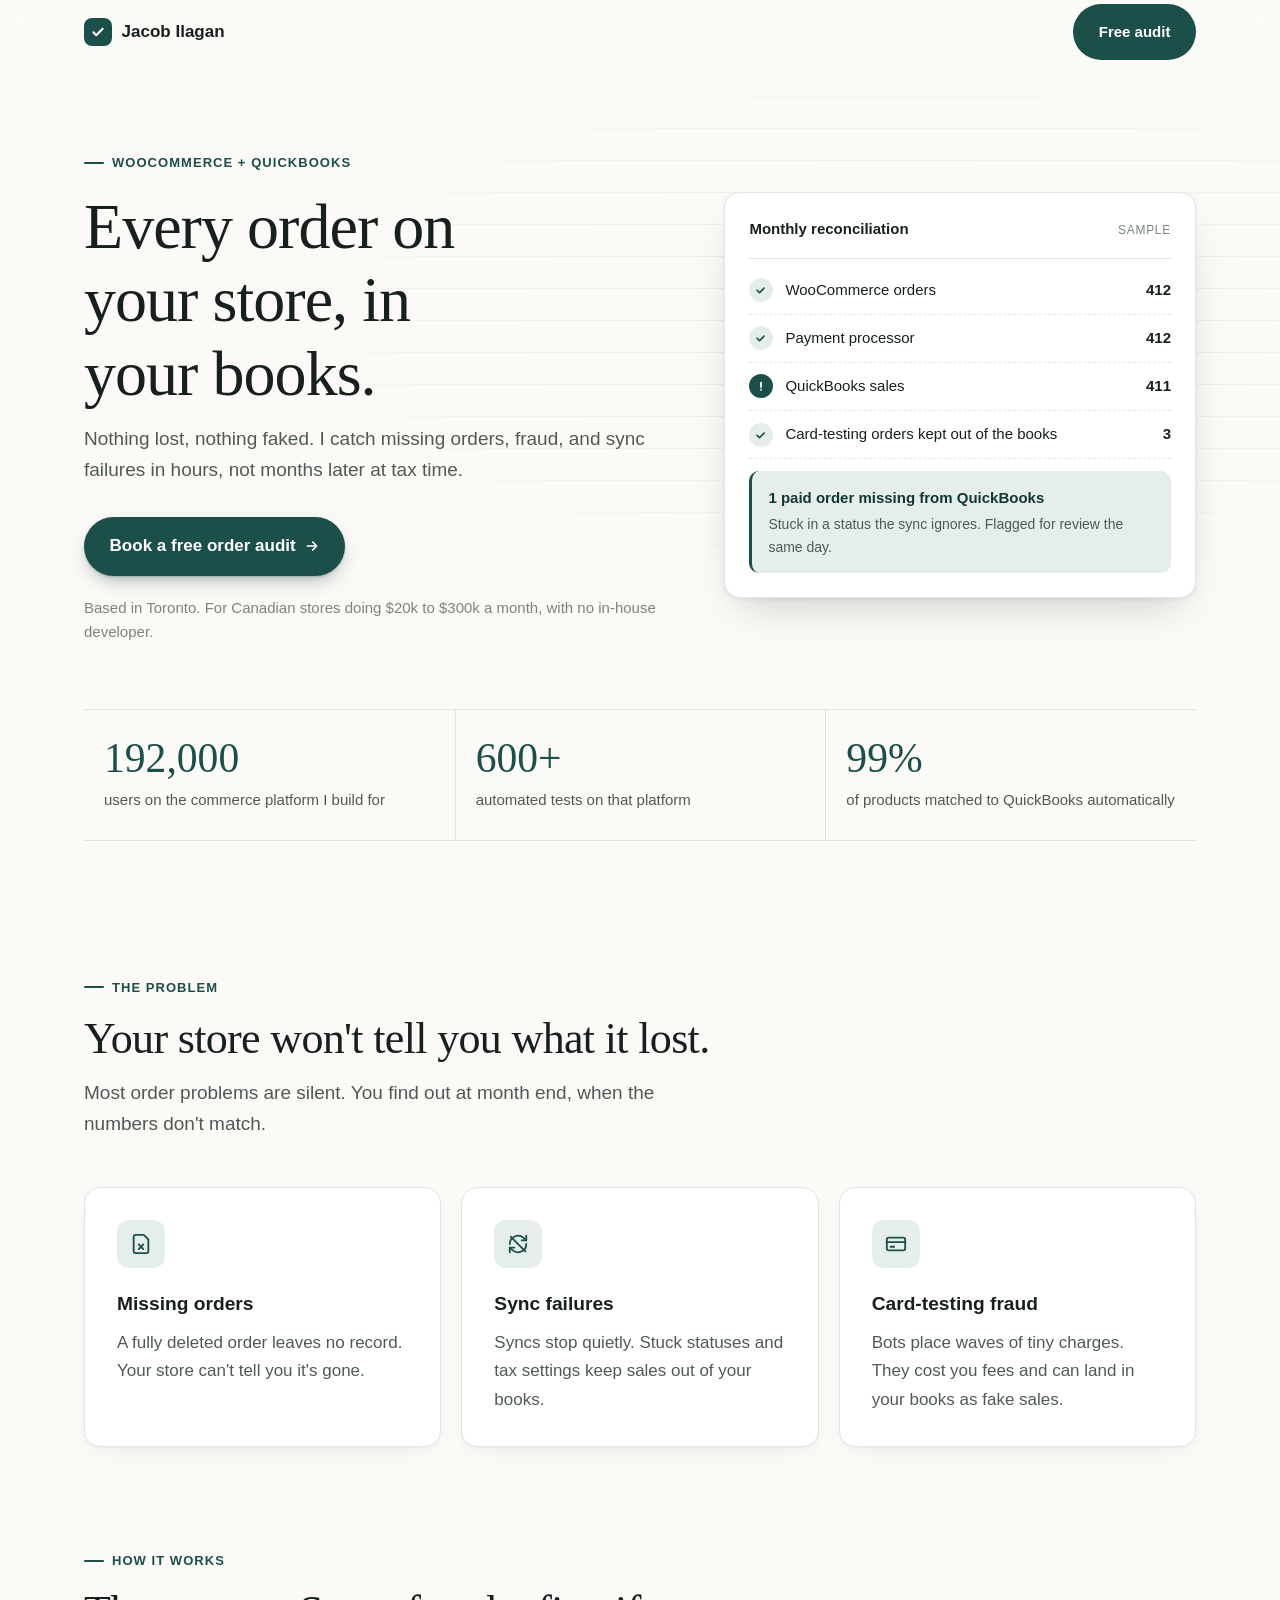
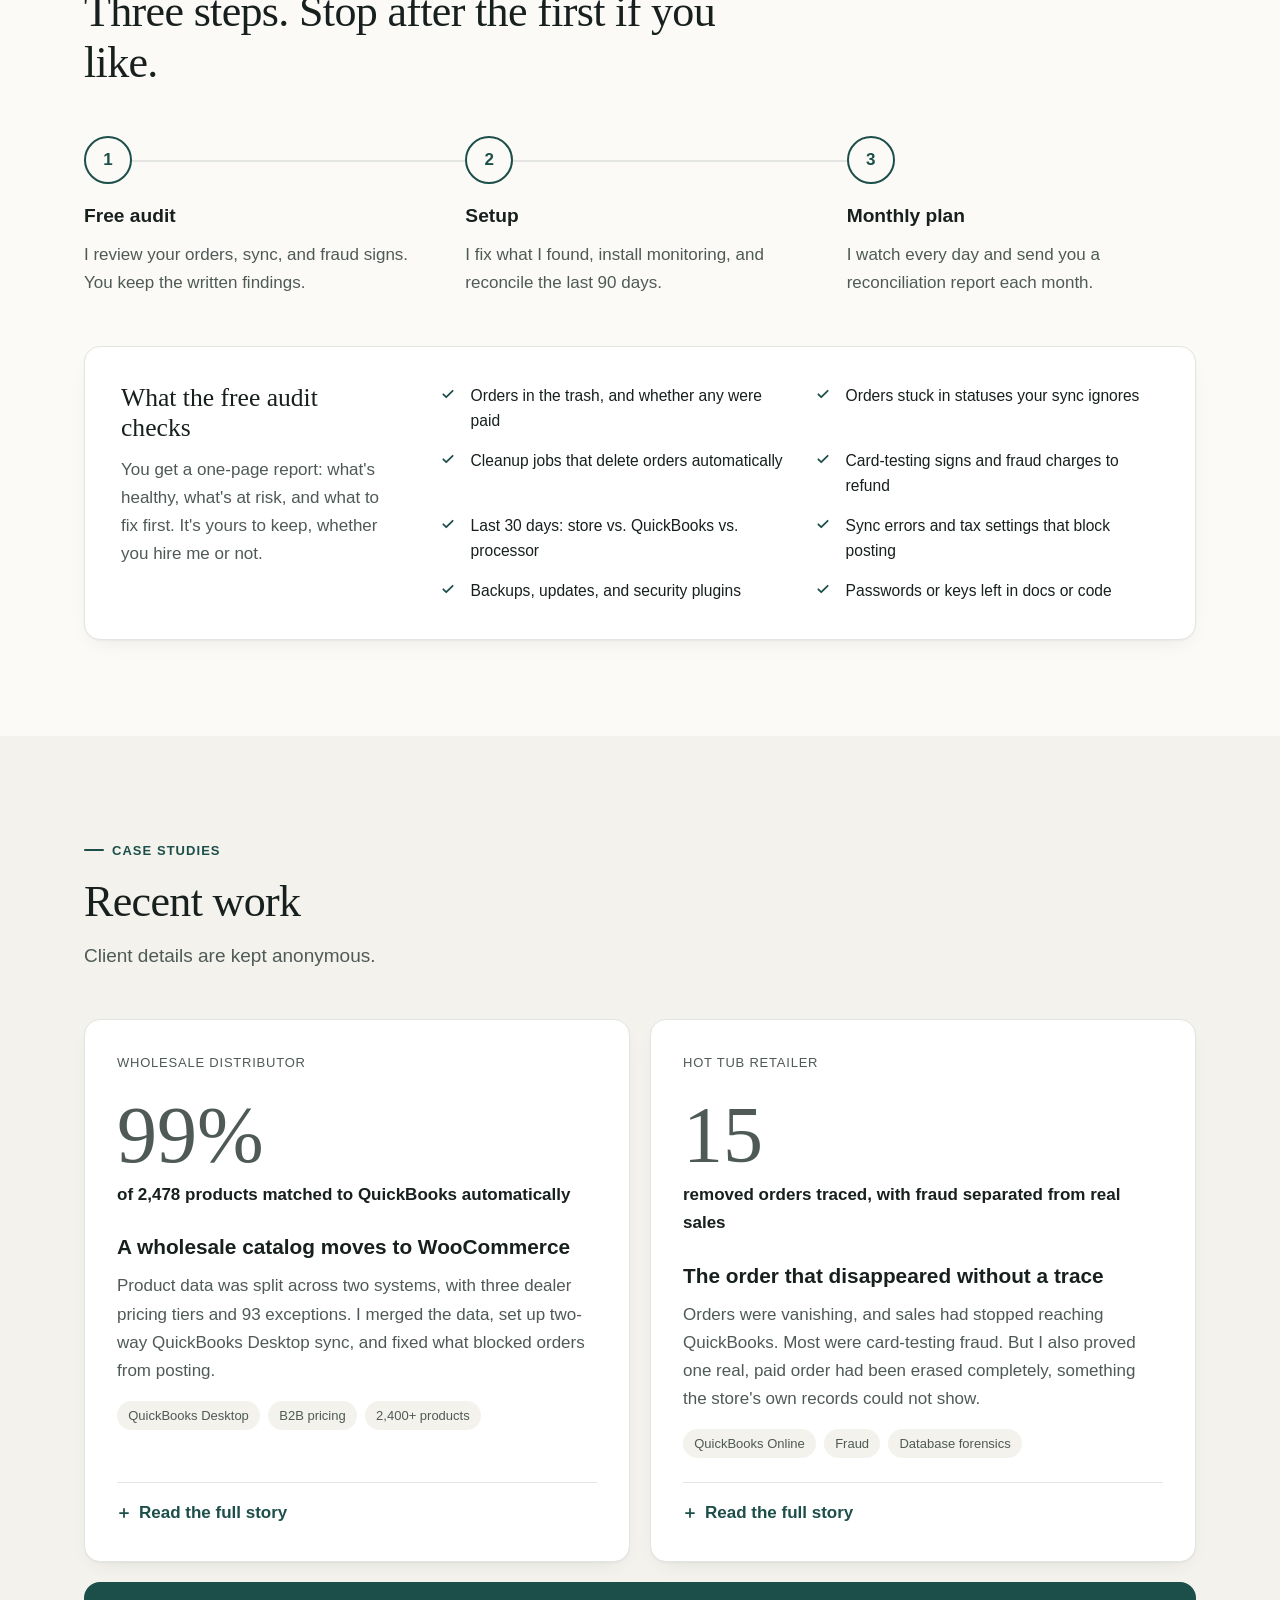
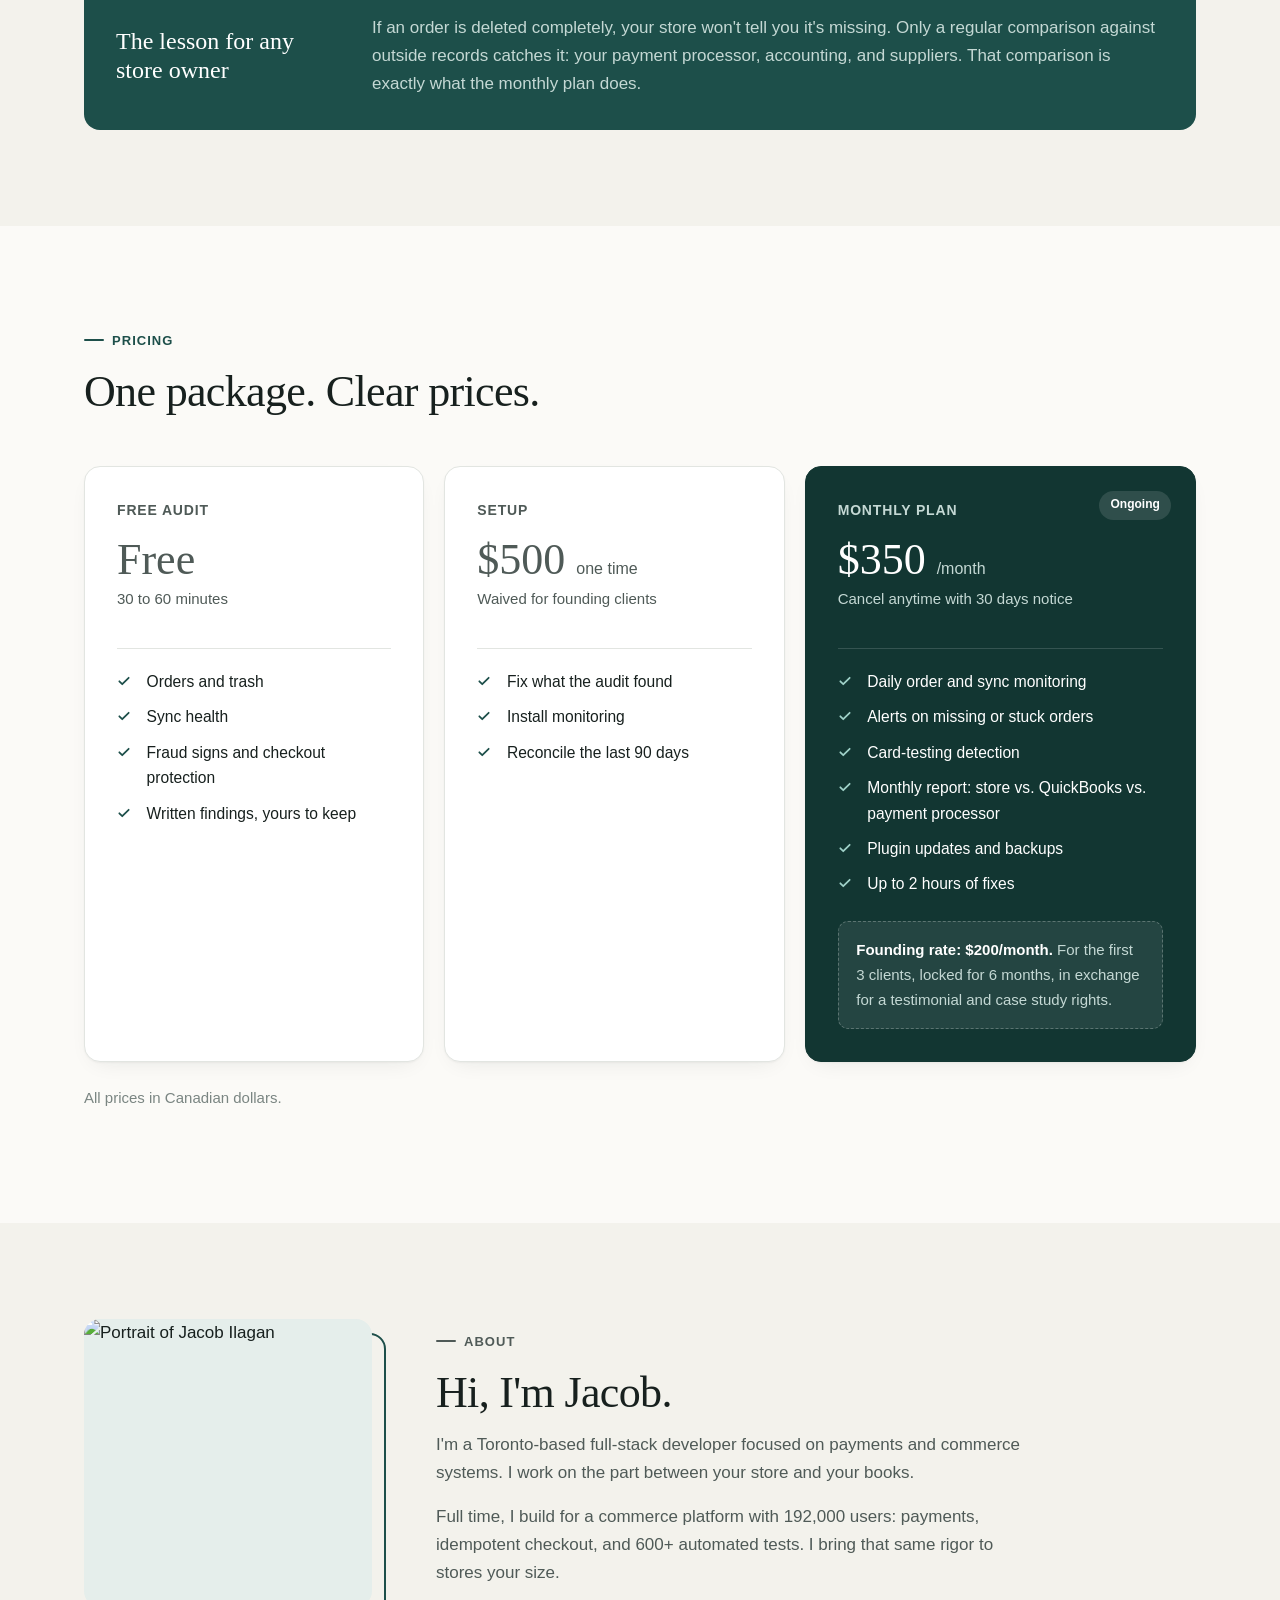
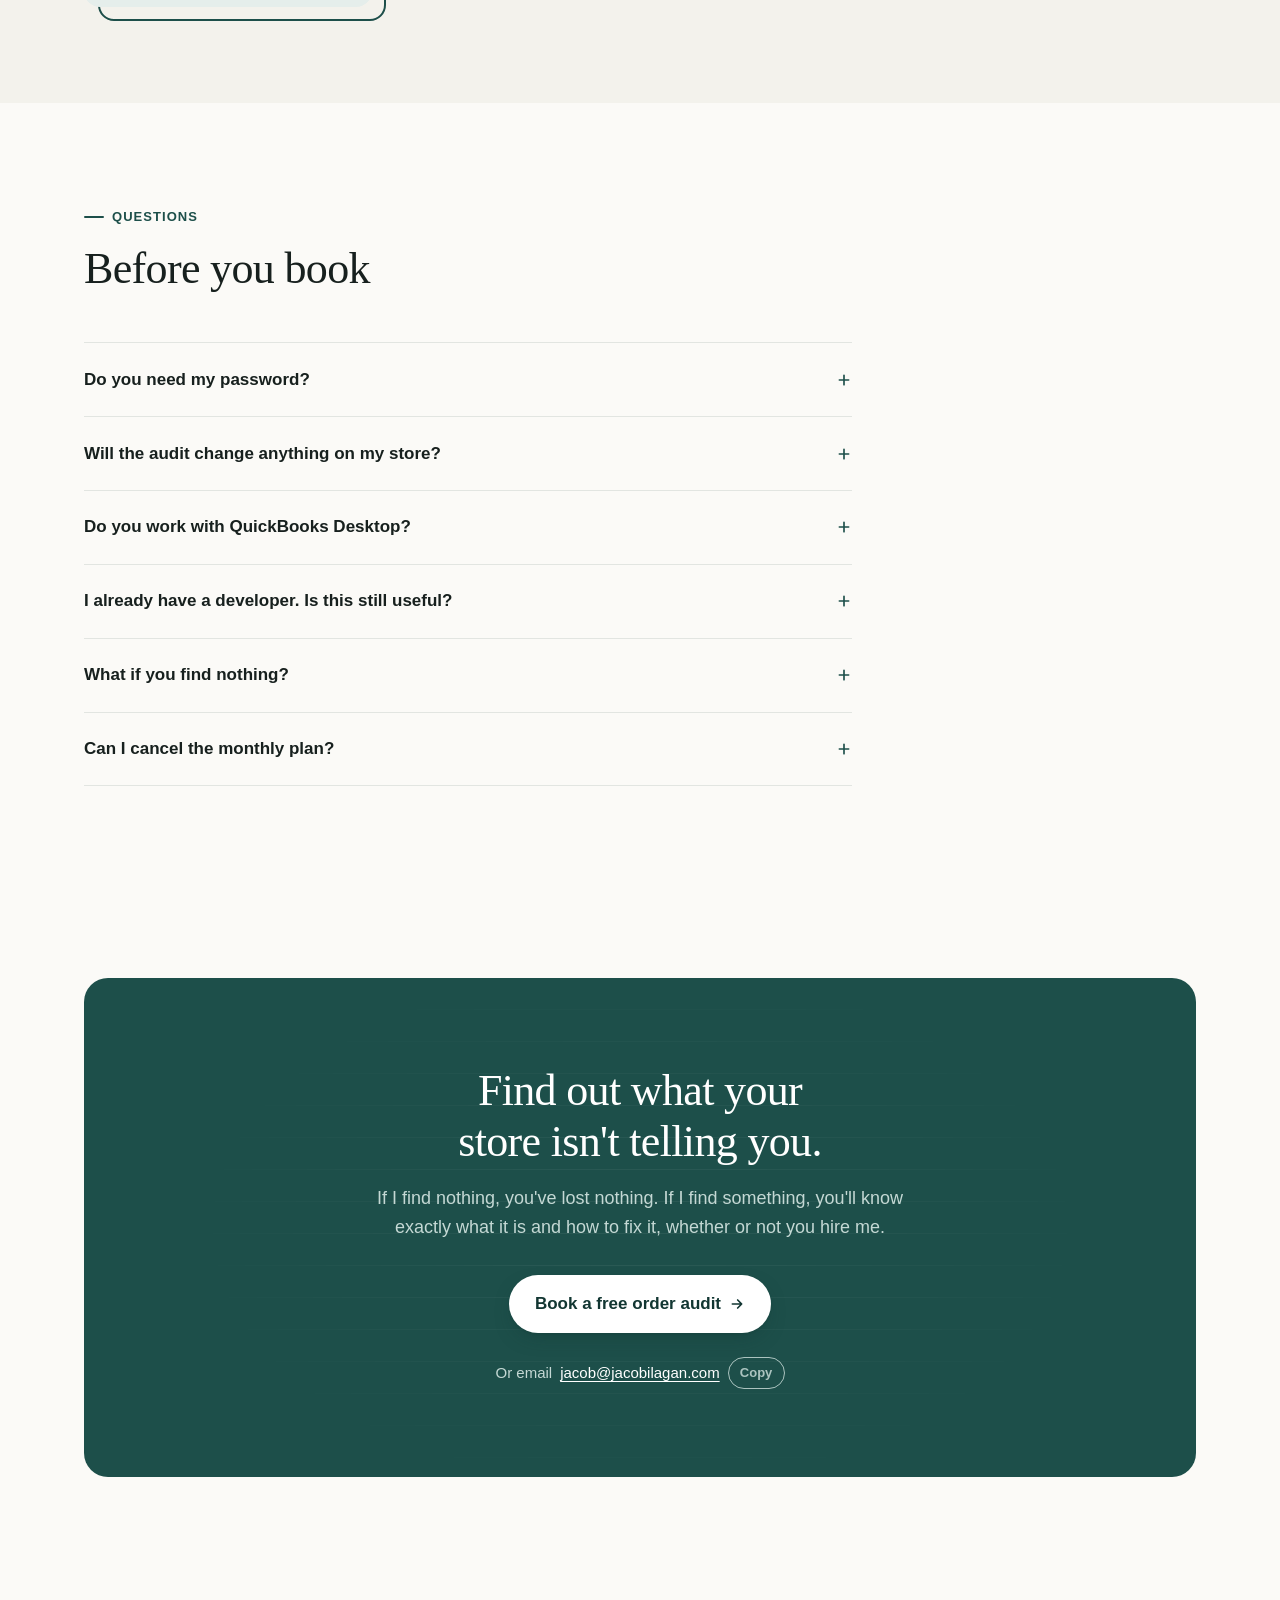
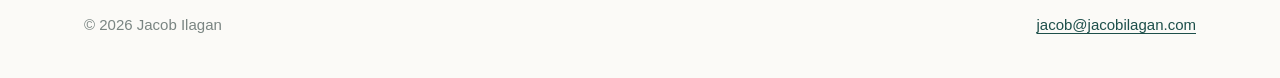
==== public/index.html @ 8dc6f73b "Point booking buttons at Cal.com order audit page Co-Authored-By: Claude Opus 5.5 <noreply@anthropic" ====
<!doctype html>
<html lang="en">
<head>
<meta charset="utf-8">
<meta name="viewport" content="width=device-width, initial-scale=1">
<title>Order Integrity for WooCommerce and QuickBooks | Jacob Ilagan</title>
<meta name="description" content="I monitor your WooCommerce store and its QuickBooks sync so missing orders, fraud, and sync failures get caught in hours, not months later. Start with a free order audit.">
<link rel="canonical" href="https://jacobilagan.com/">
<meta name="theme-color" content="#1d4f4a">

<meta property="og:type" content="website">
<meta property="og:url" content="https://jacobilagan.com/">
<meta property="og:site_name" content="Jacob Ilagan">
<meta property="og:title" content="Every order on your store, in your books. Nothing lost, nothing faked.">
<meta property="og:description" content="WooCommerce and QuickBooks order monitoring for growing stores. Missing orders, sync failures, and card-testing fraud caught in hours. Start with a free order audit.">
<meta property="og:image" content="https://jacobilagan.com/og-image.png">
<meta property="og:image:width" content="1200">
<meta property="og:image:height" content="630">
<meta property="og:image:alt" content="Every order on your store, in your books. WooCommerce and QuickBooks order integrity by Jacob Ilagan.">
<meta property="og:locale" content="en_CA">
<meta name="twitter:card" content="summary_large_image">
<meta name="twitter:title" content="Every order on your store, in your books. Nothing lost, nothing faked.">
<meta name="twitter:description" content="WooCommerce and QuickBooks order monitoring for growing stores. Start with a free order audit.">
<meta name="twitter:image" content="https://jacobilagan.com/og-image.png">

<link rel="icon" href="data:image/svg+xml,%3Csvg xmlns='http://www.w3.org/2000/svg' viewBox='0 0 32 32'%3E%3Crect width='32' height='32' rx='8' fill='%231d4f4a'/%3E%3Cpath d='M9 16.5l4.5 4.5L23 11.5' fill='none' stroke='%23fff' stroke-width='3' stroke-linecap='round' stroke-linejoin='round'/%3E%3C/svg%3E">

<script>document.documentElement.classList.add('js')</script>

<style>
  :root {
    --ink: #17201e;
    --muted: #4f5a57;
    --faint: #7a8582;
    --line: #e2e5e1;
    --paper: #fbfaf7;
    --card: #ffffff;
    --tint: #f3f2ec;
    --accent: #1d4f4a;
    --accent-dark: #123632;
    --accent-mid: #2f6d66;
    --accent-soft: #e5eeeb;
    --on-accent: #ffffff;
    --on-accent-muted: #c4d8d4;
    --radius: 16px;
    --radius-sm: 10px;
    --shadow: 0 1px 2px rgba(23, 32, 30, 0.04), 0 8px 24px -12px rgba(23, 32, 30, 0.12);
    --shadow-lift: 0 2px 4px rgba(23, 32, 30, 0.05), 0 20px 40px -16px rgba(23, 32, 30, 0.22);
    --wrap: 72rem;
    --serif: ui-serif, "Iowan Old Style", "Charter", "Palatino Linotype", Palatino, Georgia, serif;
    --sans: -apple-system, BlinkMacSystemFont, "Segoe UI", Roboto, "Helvetica Neue", Arial, sans-serif;
    --ease: cubic-bezier(0.22, 1, 0.36, 1);
    color-scheme: light;
  }

  *, *::before, *::after { box-sizing: border-box; }
  html { -webkit-text-size-adjust: 100%; scroll-behavior: smooth; }

  body {
    margin: 0;
    background: var(--paper);
    color: var(--ink);
    font-family: var(--sans);
    font-size: 1.0625rem;
    line-height: 1.65;
    text-rendering: optimizeLegibility;
    -webkit-font-smoothing: antialiased;
  }

  img { max-width: 100%; height: auto; display: block; }
  a { color: var(--accent); text-underline-offset: 0.18em; }
  a:hover { color: var(--accent-dark); }
  :focus-visible { outline: 3px solid var(--accent-mid); outline-offset: 3px; border-radius: 4px; }

  .skip {
    position: absolute; left: 1rem; top: -4rem; z-index: 20;
    background: var(--accent); color: var(--on-accent); padding: 0.6rem 1rem; border-radius: var(--radius-sm); text-decoration: none;
  }
  .skip:focus { top: 1rem; color: var(--on-accent); }

  .wrap { max-width: var(--wrap); margin: 0 auto; padding: 0 1.25rem; }

  h1, h2, h3 { margin: 0 0 0.75rem; color: var(--ink); line-height: 1.15; }
  h1, h2 { font-family: var(--serif); font-weight: 500; letter-spacing: -0.015em; }
  h1 { font-size: clamp(2.4rem, 6vw, 4rem); }
  h2 { font-size: clamp(1.9rem, 4vw, 2.75rem); }
  h3 { font-size: 1.2rem; font-weight: 650; line-height: 1.3; }
  p { margin: 0 0 1rem; }

  .eyebrow {
    display: inline-flex; align-items: center; gap: 0.5rem;
    font-size: 0.8125rem; font-weight: 600; letter-spacing: 0.08em; text-transform: uppercase;
    color: var(--accent); margin: 0 0 1rem;
  }
  .eyebrow::before { content: ""; width: 1.25rem; height: 2px; background: currentColor; border-radius: 2px; }
  .lead { font-size: 1.1875rem; color: var(--muted); max-width: 38rem; }

  section { padding: 6rem 0; }
  .section-head { max-width: 44rem; margin-bottom: 3rem; }

  /* Header */
  .site-header {
    position: sticky; top: 0; z-index: 10;
    background: rgba(251, 250, 247, 0.82);
    -webkit-backdrop-filter: saturate(160%) blur(12px); backdrop-filter: saturate(160%) blur(12px);
    border-bottom: 1px solid transparent; transition: border-color 0.2s ease;
  }
  .site-header.scrolled { border-bottom-color: var(--line); }
  .site-header .wrap { display: flex; align-items: center; justify-content: space-between; gap: 1rem; height: 4rem; }
  .brand { display: inline-flex; align-items: center; gap: 0.6rem; font-weight: 650; color: var(--ink); text-decoration: none; }
  .brand-mark { width: 1.75rem; height: 1.75rem; border-radius: 8px; background: var(--accent); display: grid; place-items: center; }
  .btn-sm { font-size: 0.9375rem; padding: 0.55rem 1rem; }

  /* Buttons */
  .btn {
    display: inline-flex; align-items: center; justify-content: center; gap: 0.5rem;
    background: var(--accent); color: var(--on-accent); text-decoration: none; font-weight: 600;
    padding: 0.95rem 1.6rem; border-radius: 999px; border: 0;
    box-shadow: 0 1px 2px rgba(18, 54, 50, 0.2), 0 8px 20px -8px rgba(18, 54, 50, 0.5);
    transition: background-color 0.2s ease, transform 0.2s var(--ease), box-shadow 0.2s ease;
  }
  .btn:hover { background: var(--accent-dark); color: var(--on-accent); transform: translateY(-1px); }
  .btn svg { transition: transform 0.2s var(--ease); }
  .btn:hover svg { transform: translateX(3px); }
  .btn.btn-sm { box-shadow: none; }
  .btn-light { background: var(--on-accent); color: var(--accent-dark); }
  .btn-light:hover { background: var(--accent-soft); color: var(--accent-dark); }

  /* Hero */
  .hero { position: relative; padding: 5rem 0 4rem; overflow: hidden; }
  .hero::before {
    content: ""; position: absolute; inset: 0; z-index: -1;
    background-image: repeating-linear-gradient(to bottom, transparent 0, transparent 31px, rgba(29, 79, 74, 0.07) 31px, rgba(29, 79, 74, 0.07) 32px);
    -webkit-mask-image: radial-gradient(ellipse 80% 70% at 70% 40%, #000 20%, transparent 75%);
            mask-image: radial-gradient(ellipse 80% 70% at 70% 40%, #000 20%, transparent 75%);
  }
  .hero-grid { display: grid; gap: 3.5rem; align-items: center; }
  @media (min-width: 62rem) { .hero-grid { grid-template-columns: 1.1fr 0.9fr; gap: 4rem; } }
  .hero h1 { max-width: 14ch; }
  .hero .lead { margin-bottom: 2rem; }
  .hero-note { font-size: 0.9375rem; color: var(--faint); margin: 1.25rem 0 0; }

  /* Sample report */
  .report {
    background: var(--card); border: 1px solid var(--line); border-radius: var(--radius);
    box-shadow: var(--shadow-lift); padding: 1.5rem; max-width: 30rem; width: 100%; justify-self: center;
    font-size: 0.9375rem;
  }
  .report-head { display: flex; justify-content: space-between; align-items: baseline; gap: 1rem; padding-bottom: 1rem; border-bottom: 1px solid var(--line); margin-bottom: 0.5rem; }
  .report-title { font-weight: 650; }
  .report-tag { font-size: 0.75rem; color: var(--faint); text-transform: uppercase; letter-spacing: 0.06em; }
  .report-row { display: grid; grid-template-columns: 1.5rem 1fr auto; align-items: center; gap: 0.75rem; padding: 0.7rem 0; border-bottom: 1px dashed var(--line); }
  .report-row:last-of-type { border-bottom: 0; }
  .report-row .num { font-variant-numeric: tabular-nums; font-weight: 600; }
  .tick { width: 1.5rem; height: 1.5rem; border-radius: 50%; background: var(--accent-soft); display: grid; place-items: center; color: var(--accent); }
  .tick.warn { background: var(--accent); color: var(--on-accent); }
  .report-flag {
    margin-top: 0.75rem; border-radius: var(--radius-sm); background: var(--accent-soft);
    padding: 0.9rem 1rem; display: grid; gap: 0.15rem; border-left: 3px solid var(--accent);
  }
  .report-flag strong { color: var(--accent-dark); }
  .report-flag span { color: var(--muted); font-size: 0.875rem; }

  /* Stats */
  .stats { padding: 0 0 2rem; }
  .stats-grid {
    display: grid; grid-template-columns: repeat(auto-fit, minmax(12rem, 1fr));
    border-top: 1px solid var(--line); border-bottom: 1px solid var(--line);
  }
  .stat { padding: 1.75rem 1.25rem; }
  .stat + .stat { border-left: 1px solid var(--line); }
  .stat-num { font-family: var(--serif); font-size: clamp(2rem, 4vw, 2.6rem); line-height: 1; color: var(--accent); font-variant-numeric: tabular-nums; }
  .stat-label { margin: 0.5rem 0 0; color: var(--muted); font-size: 0.9375rem; }
  @media (max-width: 40rem) {
    .stat + .stat { border-left: 0; border-top: 1px solid var(--line); }
  }

  /* Cards */
  .grid-3 { display: grid; gap: 1.25rem; grid-template-columns: repeat(auto-fit, minmax(17rem, 1fr)); }
  .card {
    position: relative; background: var(--card); border: 1px solid var(--line); border-radius: var(--radius);
    padding: 2rem; box-shadow: var(--shadow);
    transition: transform 0.35s var(--ease), box-shadow 0.35s var(--ease), border-color 0.35s ease;
  }
  .card:hover { transform: translateY(-4px); box-shadow: var(--shadow-lift); border-color: #d3d9d5; }
  .card p:last-child { margin-bottom: 0; }
  .card p { color: var(--muted); }
  .icon {
    width: 3rem; height: 3rem; border-radius: 12px; display: grid; place-items: center;
    background: var(--accent-soft); color: var(--accent); margin-bottom: 1.5rem;
    transition: background-color 0.35s ease, color 0.35s ease;
  }
  .card:hover .icon { background: var(--accent); color: var(--on-accent); }

  /* Steps */
  .steps { list-style: none; margin: 0; padding: 0; display: grid; gap: 1.25rem; position: relative; }
  @media (min-width: 52rem) {
    .steps { grid-template-columns: repeat(3, 1fr); gap: 2rem; }
    .steps::before {
      content: ""; position: absolute; top: 1.5rem; left: 1.5rem; right: calc(33.333% - 1.5rem); height: 2px;
      background: linear-gradient(to right, var(--accent) 0, var(--accent) var(--progress, 100%), var(--line) var(--progress, 100%));
    }
  }
  .step-num {
    position: relative; width: 3rem; height: 3rem; border-radius: 50%;
    background: var(--paper); border: 2px solid var(--accent); color: var(--accent);
    display: grid; place-items: center; font-weight: 700; margin-bottom: 1.25rem;
  }
  .step p { color: var(--muted); margin: 0; max-width: 22rem; }

  /* Case studies */
  .tint { background: var(--tint); }
  .cases { display: grid; gap: 1.25rem; }
  @media (min-width: 56rem) { .cases { grid-template-columns: 1fr 1fr; } }
  .case { display: flex; flex-direction: column; }
  .case-kicker { font-size: 0.8125rem; color: var(--faint); text-transform: uppercase; letter-spacing: 0.06em; margin-bottom: 1.5rem; }
  .case-stat { font-family: var(--serif); font-size: clamp(3.5rem, 8vw, 5rem); line-height: 0.95; color: var(--accent); margin: 0 0 0.5rem; }
  .case-stat-label { font-weight: 600; color: var(--ink) !important; margin-bottom: 1.5rem; }
  .case h3 { font-size: 1.3rem; }
  .tags { display: flex; flex-wrap: wrap; gap: 0.5rem; list-style: none; padding: 0; margin: 0 0 1.5rem; }
  .tags li { font-size: 0.8125rem; padding: 0.25rem 0.7rem; border-radius: 999px; background: var(--tint); color: var(--muted); }
  .case details { margin-top: auto; border-top: 1px solid var(--line); padding-top: 1rem; }
  .case summary {
    cursor: pointer; list-style: none; font-weight: 600; color: var(--accent);
    display: inline-flex; align-items: center; gap: 0.5rem;
  }
  .case summary::-webkit-details-marker { display: none; }
  .case summary svg { transition: transform 0.3s var(--ease); }
  .case details[open] summary svg { transform: rotate(45deg); }
  .story { padding-top: 1rem; color: var(--muted); font-size: 0.975rem; }
  .story h4 { color: var(--ink); font-size: 0.9375rem; margin: 1.25rem 0 0.4rem; }
  .story ul, .story ol { padding-left: 1.2rem; margin: 0 0 0.75rem; }
  .story li { margin-bottom: 0.4rem; }

  .lesson {
    margin-top: 1.25rem; padding: 2rem; border-radius: var(--radius);
    background: var(--accent); color: var(--on-accent-muted);
    display: grid; gap: 0.5rem;
  }
  @media (min-width: 52rem) { .lesson { grid-template-columns: 14rem 1fr; gap: 2rem; align-items: center; } }
  .lesson strong { font-family: var(--serif); font-weight: 500; font-size: 1.5rem; line-height: 1.2; color: var(--on-accent); }
  .lesson p { margin: 0; }

  /* Pricing */
  .plans { display: grid; gap: 1.25rem; align-items: stretch; }
  @media (min-width: 56rem) { .plans { grid-template-columns: 1fr 1fr 1.15fr; } }
  .plan { display: flex; flex-direction: column; }
  .plan-name { font-size: 0.875rem; font-weight: 600; text-transform: uppercase; letter-spacing: 0.06em; color: var(--muted); margin-bottom: 1rem; }
  .plan-price { font-family: var(--serif); font-size: 2.75rem; line-height: 1; margin: 0 0 0.35rem; color: var(--ink); }
  .plan-price small { font-family: var(--sans); font-size: 1rem; color: var(--muted); }
  .plan-sub { font-size: 0.9375rem; min-height: 1.5em; }
  .checks { list-style: none; padding: 0; margin: 1.25rem 0 0; display: grid; gap: 0.6rem; border-top: 1px solid var(--line); padding-top: 1.25rem; }
  .checks li { display: grid; grid-template-columns: 1.25rem 1fr; gap: 0.6rem; font-size: 0.975rem; color: var(--ink); }
  .checks svg { margin-top: 0.3rem; color: var(--accent); }

  .plan.featured { background: var(--accent-dark); border-color: var(--accent-dark); color: var(--on-accent-muted); }
  .plan.featured:hover { border-color: var(--accent-dark); }
  .plan.featured .plan-name, .plan.featured .plan-sub, .plan.featured p { color: var(--on-accent-muted); }
  .plan.featured .plan-price { color: var(--on-accent); }
  .plan.featured .plan-price small { color: var(--on-accent-muted); }
  .plan.featured .checks { border-top-color: rgba(255, 255, 255, 0.15); }
  .plan.featured .checks li { color: var(--on-accent); }
  .plan.featured .checks svg { color: #9fd1c8; }
  .badge {
    position: absolute; top: 1.5rem; right: 1.5rem; font-size: 0.75rem; font-weight: 600;
    padding: 0.3rem 0.7rem; border-radius: 999px; background: rgba(255, 255, 255, 0.12); color: var(--on-accent);
  }
  .founding {
    margin-top: 1.5rem; padding: 1rem 1.1rem; border-radius: var(--radius-sm);
    background: rgba(255, 255, 255, 0.08); border: 1px dashed rgba(255, 255, 255, 0.25); font-size: 0.9375rem;
  }
  .founding strong { color: var(--on-accent); }
  .price-notes { margin-top: 1.5rem; color: var(--faint); font-size: 0.9375rem; }

  /* About */
  .about { display: grid; gap: 2.5rem; align-items: center; }
  @media (min-width: 52rem) { .about { grid-template-columns: 18rem 1fr; gap: 4rem; } }
  .photo-frame { position: relative; width: 18rem; max-width: 100%; }
  .photo-frame::before {
    content: ""; position: absolute; inset: 0; transform: translate(14px, 14px);
    border-radius: var(--radius); border: 2px solid var(--accent); z-index: 0;
  }
  .headshot { position: relative; z-index: 1; width: 100%; aspect-ratio: 1; object-fit: cover; border-radius: var(--radius); background: var(--accent-soft); }
  .about p { color: var(--muted); max-width: 38rem; }

  /* Final CTA */
  .cta-panel {
    position: relative; overflow: hidden; text-align: center;
    background: var(--accent); color: var(--on-accent-muted); border-radius: 24px;
    padding: clamp(3rem, 8vw, 5.5rem) 1.5rem;
  }
  .cta-panel::before {
    content: ""; position: absolute; inset: 0; pointer-events: none;
    background-image: repeating-linear-gradient(to bottom, transparent 0, transparent 31px, rgba(255, 255, 255, 0.06) 31px, rgba(255, 255, 255, 0.06) 32px);
    -webkit-mask-image: radial-gradient(ellipse 60% 80% at 50% 50%, #000 10%, transparent 70%);
            mask-image: radial-gradient(ellipse 60% 80% at 50% 50%, #000 10%, transparent 70%);
  }
  .cta-panel > * { position: relative; }
  .cta-panel h2 { color: var(--on-accent); max-width: 18ch; margin: 0 auto 1rem; }
  .cta-panel p { max-width: 34rem; margin: 0 auto 2rem; font-size: 1.125rem; }

  .cta-alt { margin: 1.5rem auto 0 !important; font-size: 0.9375rem !important; }

  /* Copy email */
  .email-line { display: inline-flex; align-items: center; gap: 0.5rem; flex-wrap: wrap; justify-content: center; }
  .copy-btn {
    font: inherit; font-size: 0.8125rem; font-weight: 600; cursor: pointer;
    padding: 0.25rem 0.7rem; border-radius: 999px;
    background: transparent; color: inherit; border: 1px solid currentColor; opacity: 0.85;
  }
  .copy-btn:hover { opacity: 1; }
  .cta-panel .email-line a { color: var(--on-accent); }

  /* Audit checklist */
  .audit-box {
    margin-top: 3rem; display: grid; gap: 2rem; padding: 2.25rem;
    background: var(--card); border: 1px solid var(--line); border-radius: var(--radius); box-shadow: var(--shadow);
  }
  @media (min-width: 56rem) { .audit-box { grid-template-columns: 17rem 1fr; gap: 3rem; } }
  .audit-box h3 { font-family: var(--serif); font-weight: 500; font-size: 1.6rem; line-height: 1.2; }
  .audit-box > div > p { color: var(--muted); margin: 0; }
  .audit-list { list-style: none; margin: 0; padding: 0; display: grid; gap: 0.85rem 2rem; }
  @media (min-width: 40rem) { .audit-list { grid-template-columns: 1fr 1fr; } }
  .audit-list li { display: grid; grid-template-columns: 1.25rem 1fr; gap: 0.6rem; font-size: 0.975rem; }
  .audit-list svg { margin-top: 0.3rem; color: var(--accent); }

  /* FAQ */
  .faq { max-width: 48rem; border-top: 1px solid var(--line); }
  .faq details { border-bottom: 1px solid var(--line); }
  .faq summary {
    cursor: pointer; list-style: none; display: flex; justify-content: space-between; align-items: center; gap: 1rem;
    padding: 1.4rem 0; font-weight: 600; font-size: 1.0625rem;
  }
  .faq summary::-webkit-details-marker { display: none; }
  .faq summary svg { flex: none; color: var(--accent); transition: transform 0.3s var(--ease); }
  .faq details[open] summary svg { transform: rotate(45deg); }
  .faq details p { color: var(--muted); margin: 0 0 1.4rem; max-width: 40rem; }

  /* Footer */
  footer { padding: 2.5rem 0; font-size: 0.9375rem; color: var(--faint); }
  footer .wrap { display: flex; flex-wrap: wrap; gap: 0.5rem 2rem; justify-content: space-between; }
  footer p { margin: 0; }

  /* Motion */
  .js .reveal { opacity: 0; transform: translateY(24px); transition: opacity 0.8s var(--ease), transform 0.8s var(--ease); transition-delay: var(--d, 0s); }
  .js .reveal.in { opacity: 1; transform: none; }

  .js .report .report-row, .js .report .report-flag { opacity: 0; transform: translateY(8px); animation: rise 0.6s var(--ease) forwards; }
  .js .report .report-row:nth-of-type(1) { animation-delay: 0.5s; }
  .js .report .report-row:nth-of-type(2) { animation-delay: 0.9s; }
  .js .report .report-row:nth-of-type(3) { animation-delay: 1.3s; }
  .js .report .report-row:nth-of-type(4) { animation-delay: 1.7s; }
  .js .report .report-flag { animation-delay: 2.3s; }
  .js .report .tick svg path { stroke-dasharray: 20; stroke-dashoffset: 20; animation: draw 0.5s ease forwards; animation-delay: inherit; }
  .js .report .report-row:nth-of-type(1) .tick svg path { animation-delay: 0.8s; }
  .js .report .report-row:nth-of-type(2) .tick svg path { animation-delay: 1.2s; }
  .js .report .report-row:nth-of-type(3) .tick svg path { animation-delay: 1.6s; }
  .js .report .report-row:nth-of-type(4) .tick svg path { animation-delay: 2.0s; }
  .js .report .tick.warn { animation: pulse 1.6s ease-out 2.3s 2; }
  @keyframes rise { to { opacity: 1; transform: none; } }
  @keyframes draw { to { stroke-dashoffset: 0; } }
  @keyframes pulse { 0% { box-shadow: 0 0 0 0 rgba(29, 79, 74, 0.45); } 100% { box-shadow: 0 0 0 12px rgba(29, 79, 74, 0); } }

  @media (prefers-reduced-motion: reduce) {
    html { scroll-behavior: auto; }
    *, *::before, *::after { animation: none !important; transition: none !important; }
    .js .reveal, .js .report .report-row, .js .report .report-flag { opacity: 1; transform: none; }
    .js .report .tick svg path { stroke-dashoffset: 0; }
  }

  @media (max-width: 40rem) {
    section { padding: 4rem 0; }
    .hero { padding: 3rem 0 3rem; }
    .hero .btn { width: 100%; }
    .card { padding: 1.5rem; }
    .site-header .btn-sm { padding: 0.5rem 0.9rem; }
  }
</style>
</head>
<body>
<a class="skip" href="#main">Skip to main content</a>

<header class="site-header">
  <div class="wrap">
    <a class="brand" href="/">
      <span class="brand-mark" aria-hidden="true"><svg width="14" height="14" viewBox="0 0 24 24" fill="none" stroke="#fff" stroke-width="3.5" stroke-linecap="round" stroke-linejoin="round"><path d="M4 12.5l5 5L20 6.5"/></svg></span>
      Jacob Ilagan
    </a>
    <a class="btn btn-sm" href="https://cal.com/jacob-ilagan/order-audit">Free audit</a>
  </div>
</header>

<main id="main">

  <!-- 1. Hero -->
  <section class="hero" aria-labelledby="hero-title">
    <div class="wrap hero-grid">
      <div>
        <p class="eyebrow">WooCommerce + QuickBooks</p>
        <h1 id="hero-title">Every order on your store, in your books.</h1>
        <p class="lead">Nothing lost, nothing faked. I catch missing orders, fraud, and sync failures in hours, not months later at tax time.</p>
        <a class="btn" href="https://cal.com/jacob-ilagan/order-audit">
          Book a free order audit
          <svg width="16" height="16" viewBox="0 0 24 24" fill="none" stroke="currentColor" stroke-width="2.5" stroke-linecap="round" stroke-linejoin="round" aria-hidden="true"><path d="M5 12h14M13 6l6 6-6 6"/></svg>
        </a>
        <p class="hero-note">Based in Toronto. For Canadian stores doing $20k to $300k a month, with no in-house developer.</p>
      </div>

      <figure class="report" aria-label="Sample monthly reconciliation report">
        <div class="report-head">
          <span class="report-title">Monthly reconciliation</span>
          <span class="report-tag">Sample</span>
        </div>
        <div class="report-row">
          <span class="tick"><svg width="12" height="12" viewBox="0 0 24 24" fill="none" stroke="currentColor" stroke-width="3.5" stroke-linecap="round" stroke-linejoin="round" aria-hidden="true"><path d="M4 12.5l5 5L20 6.5"/></svg></span>
          <span>WooCommerce orders</span><span class="num">412</span>
        </div>
        <div class="report-row">
          <span class="tick"><svg width="12" height="12" viewBox="0 0 24 24" fill="none" stroke="currentColor" stroke-width="3.5" stroke-linecap="round" stroke-linejoin="round" aria-hidden="true"><path d="M4 12.5l5 5L20 6.5"/></svg></span>
          <span>Payment processor</span><span class="num">412</span>
        </div>
        <div class="report-row">
          <span class="tick warn"><svg width="12" height="12" viewBox="0 0 24 24" fill="none" stroke="currentColor" stroke-width="3.5" stroke-linecap="round" aria-hidden="true"><path d="M12 5v9M12 19v.5"/></svg></span>
          <span>QuickBooks sales</span><span class="num">411</span>
        </div>
        <div class="report-row">
          <span class="tick"><svg width="12" height="12" viewBox="0 0 24 24" fill="none" stroke="currentColor" stroke-width="3.5" stroke-linecap="round" stroke-linejoin="round" aria-hidden="true"><path d="M4 12.5l5 5L20 6.5"/></svg></span>
          <span>Card-testing orders kept out of the books</span><span class="num">3</span>
        </div>
        <div class="report-flag">
          <strong>1 paid order missing from QuickBooks</strong>
          <span>Stuck in a status the sync ignores. Flagged for review the same day.</span>
        </div>
      </figure>
    </div>
  </section>

  <!-- Proof -->
  <div class="stats">
    <div class="wrap">
      <div class="stats-grid">
        <div class="stat reveal"><div class="stat-num" data-count="192000" data-format="comma">192,000</div><p class="stat-label">users on the commerce platform I build for</p></div>
        <div class="stat reveal" style="--d:0.1s"><div class="stat-num" data-count="600" data-suffix="+">600+</div><p class="stat-label">automated tests on that platform</p></div>
        <div class="stat reveal" style="--d:0.2s"><div class="stat-num" data-count="99" data-suffix="%">99%</div><p class="stat-label">of products matched to QuickBooks automatically</p></div>
      </div>
    </div>
  </div>

  <!-- 2. The problem -->
  <section aria-labelledby="problem-title">
    <div class="wrap">
      <div class="section-head reveal">
        <p class="eyebrow">The problem</p>
        <h2 id="problem-title">Your store won't tell you what it lost.</h2>
        <p class="lead">Most order problems are silent. You find out at month end, when the numbers don't match.</p>
      </div>
      <div class="grid-3">
        <article class="card reveal">
          <div class="icon"><svg width="22" height="22" viewBox="0 0 24 24" fill="none" stroke="currentColor" stroke-width="2" stroke-linecap="round" stroke-linejoin="round" aria-hidden="true"><path d="M6 2h9l5 5v13a2 2 0 0 1-2 2H6a2 2 0 0 1-2-2V4a2 2 0 0 1 2-2z"/><path d="M9.5 12.5l5 5M14.5 12.5l-5 5"/></svg></div>
          <h3>Missing orders</h3>
          <p>A fully deleted order leaves no record. Your store can't tell you it's gone.</p>
        </article>
        <article class="card reveal" style="--d:0.1s">
          <div class="icon"><svg width="22" height="22" viewBox="0 0 24 24" fill="none" stroke="currentColor" stroke-width="2" stroke-linecap="round" stroke-linejoin="round" aria-hidden="true"><path d="M3 12a9 9 0 0 1 15-6.7L21 8"/><path d="M21 3v5h-5"/><path d="M21 12a9 9 0 0 1-15 6.7L3 16"/><path d="M3 21v-5h5"/><path d="M4 4l16 16"/></svg></div>
          <h3>Sync failures</h3>
          <p>Syncs stop quietly. Stuck statuses and tax settings keep sales out of your books.</p>
        </article>
        <article class="card reveal" style="--d:0.2s">
          <div class="icon"><svg width="22" height="22" viewBox="0 0 24 24" fill="none" stroke="currentColor" stroke-width="2" stroke-linecap="round" stroke-linejoin="round" aria-hidden="true"><rect x="2" y="5" width="20" height="14" rx="2"/><path d="M2 10h20"/><path d="M6 15h4"/></svg></div>
          <h3>Card-testing fraud</h3>
          <p>Bots place waves of tiny charges. They cost you fees and can land in your books as fake sales.</p>
        </article>
      </div>
    </div>
  </section>

  <!-- 3. How it works -->
  <section aria-labelledby="how-title" style="padding-top:0">
    <div class="wrap">
      <div class="section-head reveal">
        <p class="eyebrow">How it works</p>
        <h2 id="how-title">Three steps. Stop after the first if you like.</h2>
      </div>
      <ol class="steps" id="steps">
        <li class="step reveal">
          <div class="step-num">1</div>
          <h3>Free audit</h3>
          <p>I review your orders, sync, and fraud signs. You keep the written findings.</p>
        </li>
        <li class="step reveal" style="--d:0.15s">
          <div class="step-num">2</div>
          <h3>Setup</h3>
          <p>I fix what I found, install monitoring, and reconcile the last 90 days.</p>
        </li>
        <li class="step reveal" style="--d:0.3s">
          <div class="step-num">3</div>
          <h3>Monthly plan</h3>
          <p>I watch every day and send you a reconciliation report each month.</p>
        </li>
      </ol>

      <div class="audit-box reveal" aria-labelledby="audit-title">
        <div>
          <h3 id="audit-title">What the free audit checks</h3>
          <p>You get a one-page report: what's healthy, what's at risk, and what to fix first. It's yours to keep, whether you hire me or not.</p>
        </div>
        <ul class="audit-list">
          <li><svg width="14" height="14" viewBox="0 0 24 24" fill="none" stroke="currentColor" stroke-width="3" stroke-linecap="round" stroke-linejoin="round" aria-hidden="true"><path d="M4 12.5l5 5L20 6.5"/></svg>Orders in the trash, and whether any were paid</li>
          <li><svg width="14" height="14" viewBox="0 0 24 24" fill="none" stroke="currentColor" stroke-width="3" stroke-linecap="round" stroke-linejoin="round" aria-hidden="true"><path d="M4 12.5l5 5L20 6.5"/></svg>Orders stuck in statuses your sync ignores</li>
          <li><svg width="14" height="14" viewBox="0 0 24 24" fill="none" stroke="currentColor" stroke-width="3" stroke-linecap="round" stroke-linejoin="round" aria-hidden="true"><path d="M4 12.5l5 5L20 6.5"/></svg>Cleanup jobs that delete orders automatically</li>
          <li><svg width="14" height="14" viewBox="0 0 24 24" fill="none" stroke="currentColor" stroke-width="3" stroke-linecap="round" stroke-linejoin="round" aria-hidden="true"><path d="M4 12.5l5 5L20 6.5"/></svg>Card-testing signs and fraud charges to refund</li>
          <li><svg width="14" height="14" viewBox="0 0 24 24" fill="none" stroke="currentColor" stroke-width="3" stroke-linecap="round" stroke-linejoin="round" aria-hidden="true"><path d="M4 12.5l5 5L20 6.5"/></svg>Last 30 days: store vs. QuickBooks vs. processor</li>
          <li><svg width="14" height="14" viewBox="0 0 24 24" fill="none" stroke="currentColor" stroke-width="3" stroke-linecap="round" stroke-linejoin="round" aria-hidden="true"><path d="M4 12.5l5 5L20 6.5"/></svg>Sync errors and tax settings that block posting</li>
          <li><svg width="14" height="14" viewBox="0 0 24 24" fill="none" stroke="currentColor" stroke-width="3" stroke-linecap="round" stroke-linejoin="round" aria-hidden="true"><path d="M4 12.5l5 5L20 6.5"/></svg>Backups, updates, and security plugins</li>
          <li><svg width="14" height="14" viewBox="0 0 24 24" fill="none" stroke="currentColor" stroke-width="3" stroke-linecap="round" stroke-linejoin="round" aria-hidden="true"><path d="M4 12.5l5 5L20 6.5"/></svg>Passwords or keys left in docs or code</li>
        </ul>
      </div>
    </div>
  </section>

  <!-- 4. Case studies -->
  <section class="tint" aria-labelledby="cases-title">
    <div class="wrap">
      <div class="section-head reveal">
        <p class="eyebrow">Case studies</p>
        <h2 id="cases-title">Recent work</h2>
        <p class="lead">Client details are kept anonymous.</p>
      </div>

      <div class="cases">
        <article class="card case reveal" aria-labelledby="case-a">
          <p class="case-kicker">Wholesale distributor</p>
          <p class="case-stat">99%</p>
          <p class="case-stat-label">of 2,478 products matched to QuickBooks automatically</p>
          <h3 id="case-a">A wholesale catalog moves to WooCommerce</h3>
          <p>Product data was split across two systems, with three dealer pricing tiers and 93 exceptions. I merged the data, set up two-way QuickBooks Desktop sync, and fixed what blocked orders from posting.</p>
          <ul class="tags" aria-label="Topics">
            <li>QuickBooks Desktop</li><li>B2B pricing</li><li>2,400+ products</li>
          </ul>
          <details>
            <summary><svg width="14" height="14" viewBox="0 0 24 24" fill="none" stroke="currentColor" stroke-width="3" stroke-linecap="round" aria-hidden="true"><path d="M12 5v14M5 12h14"/></svg>Read the full story</summary>
            <div class="story">
              <h4>The client</h4>
              <p>A B2B wholesale distributor of hot tub and pool parts, selling to dealers, technicians, and contractors. Leaving a legacy e-commerce platform, with accounting in QuickBooks Desktop on a local office machine.</p>
              <h4>The problem</h4>
              <ul>
                <li>Prices lived in the QuickBooks price list. Categories and images lived in the old platform's export. Some products existed in only one of them.</li>
                <li>Three customer tiers with different discounts, plus 93 products where the top tier pays a different rate.</li>
                <li>Orders had to reach QuickBooks Desktop on a local PC, not a cloud system.</li>
              </ul>
              <h4>What I did</h4>
              <ol>
                <li>Wrote a Python data merge that joined both sources on SKU, calculated every price tier, flagged the exceptions, and produced review reports. The owner signed off before anything was imported.</li>
                <li>Imported the full catalog and configured B2B tiered pricing with override rules for every exception. Prices are hidden from guests.</li>
                <li>Migrated the site to production after the standard migration tool failed on size, compressing it by 65% with a different approach.</li>
                <li>Set up two-way sync. Orders, customers, and payments flow into QuickBooks as sales orders for staff review. Inventory flows back to the store hourly.</li>
                <li>Debugged the integration end to end: an outdated TLS certificate on the office PC, orders stuck in a status the sync ignored, and a sales tax code error that blocked posting.</li>
              </ol>
              <h4>Outcome</h4>
              <ul>
                <li>2,455 of 2,478 products matched automatically. The remaining 23 were discontinued or placeholder items.</li>
                <li>All 93 pricing exceptions configured as specified.</li>
                <li>Staff review every web order in QuickBooks instead of re-keying it.</li>
              </ul>
            </div>
          </details>
        </article>

        <article class="card case reveal" style="--d:0.12s" aria-labelledby="case-b">
          <p class="case-kicker">Hot tub retailer</p>
          <p class="case-stat">15</p>
          <p class="case-stat-label">removed orders traced, with fraud separated from real sales</p>
          <h3 id="case-b">The order that disappeared without a trace</h3>
          <p>Orders were vanishing, and sales had stopped reaching QuickBooks. Most were card-testing fraud. But I also proved one real, paid order had been erased completely, something the store's own records could not show.</p>
          <ul class="tags" aria-label="Topics">
            <li>QuickBooks Online</li><li>Fraud</li><li>Database forensics</li>
          </ul>
          <details>
            <summary><svg width="14" height="14" viewBox="0 0 24 24" fill="none" stroke="currentColor" stroke-width="3" stroke-linecap="round" aria-hidden="true"><path d="M12 5v14M5 12h14"/></svg>Read the full story</summary>
            <div class="story">
              <h4>The client</h4>
              <p>A hot tub retailer selling parts online through WooCommerce, with accounting in QuickBooks Online.</p>
              <h4>The problem</h4>
              <p>Orders were vanishing from the store while still showing up elsewhere. Separately, website sales had stopped reaching QuickBooks. Nobody could say what was missing or why.</p>
              <h4>What I did</h4>
              <ol>
                <li>Mapped where the store keeps its orders. Wrote forensic database queries to profile every status, list trashed orders, and sweep for paid orders no longer live.</li>
                <li>Found that most disappearing orders were card-testing fraud, cleared in daily batches. Of 15 removed orders, 14 never took payment. I flagged the one that did so it could be refunded.</li>
                <li>Built a risk flag that marks any removed order as paid if it had payment evidence before deletion.</li>
                <li>The owner then produced a supplier invoice for a real order that should have existed. I searched by name, address, phone, postal code, part number, and user account. Nothing. The order and its line items were gone entirely.</li>
                <li>Documented everything in a handoff report and set up a new QuickBooks sync that only posts paid orders, so fraud never reaches the books.</li>
              </ol>
              <h4>Outcome</h4>
              <ul>
                <li>15 removed orders analyzed and classified.</li>
                <li>One genuine paid order proven lost, exposing a blind spot a database check alone can't catch.</li>
                <li>Fraud kept out of accounting going forward.</li>
              </ul>
            </div>
          </details>
        </article>
      </div>

      <div class="lesson reveal">
        <strong>The lesson for any store owner</strong>
        <p>If an order is deleted completely, your store won't tell you it's missing. Only a regular comparison against outside records catches it: your payment processor, accounting, and suppliers. That comparison is exactly what the monthly plan does.</p>
      </div>
    </div>
  </section>

  <!-- 5. Pricing -->
  <section aria-labelledby="pricing-title">
    <div class="wrap">
      <div class="section-head reveal">
        <p class="eyebrow">Pricing</p>
        <h2 id="pricing-title">One package. Clear prices.</h2>
      </div>

      <div class="plans">
        <article class="card plan reveal">
          <p class="plan-name">Free audit</p>
          <p class="plan-price">Free</p>
          <p class="plan-sub">30 to 60 minutes</p>
          <ul class="checks">
            <li><svg width="14" height="14" viewBox="0 0 24 24" fill="none" stroke="currentColor" stroke-width="3" stroke-linecap="round" stroke-linejoin="round" aria-hidden="true"><path d="M4 12.5l5 5L20 6.5"/></svg>Orders and trash</li>
            <li><svg width="14" height="14" viewBox="0 0 24 24" fill="none" stroke="currentColor" stroke-width="3" stroke-linecap="round" stroke-linejoin="round" aria-hidden="true"><path d="M4 12.5l5 5L20 6.5"/></svg>Sync health</li>
            <li><svg width="14" height="14" viewBox="0 0 24 24" fill="none" stroke="currentColor" stroke-width="3" stroke-linecap="round" stroke-linejoin="round" aria-hidden="true"><path d="M4 12.5l5 5L20 6.5"/></svg>Fraud signs and checkout protection</li>
            <li><svg width="14" height="14" viewBox="0 0 24 24" fill="none" stroke="currentColor" stroke-width="3" stroke-linecap="round" stroke-linejoin="round" aria-hidden="true"><path d="M4 12.5l5 5L20 6.5"/></svg>Written findings, yours to keep</li>
          </ul>
        </article>

        <article class="card plan reveal" style="--d:0.1s">
          <p class="plan-name">Setup</p>
          <p class="plan-price">$500 <small>one time</small></p>
          <p class="plan-sub">Waived for founding clients</p>
          <ul class="checks">
            <li><svg width="14" height="14" viewBox="0 0 24 24" fill="none" stroke="currentColor" stroke-width="3" stroke-linecap="round" stroke-linejoin="round" aria-hidden="true"><path d="M4 12.5l5 5L20 6.5"/></svg>Fix what the audit found</li>
            <li><svg width="14" height="14" viewBox="0 0 24 24" fill="none" stroke="currentColor" stroke-width="3" stroke-linecap="round" stroke-linejoin="round" aria-hidden="true"><path d="M4 12.5l5 5L20 6.5"/></svg>Install monitoring</li>
            <li><svg width="14" height="14" viewBox="0 0 24 24" fill="none" stroke="currentColor" stroke-width="3" stroke-linecap="round" stroke-linejoin="round" aria-hidden="true"><path d="M4 12.5l5 5L20 6.5"/></svg>Reconcile the last 90 days</li>
          </ul>
        </article>

        <article class="card plan featured reveal" style="--d:0.2s">
          <span class="badge">Ongoing</span>
          <p class="plan-name">Monthly plan</p>
          <p class="plan-price">$350 <small>/month</small></p>
          <p class="plan-sub">Cancel anytime with 30 days notice</p>
          <ul class="checks">
            <li><svg width="14" height="14" viewBox="0 0 24 24" fill="none" stroke="currentColor" stroke-width="3" stroke-linecap="round" stroke-linejoin="round" aria-hidden="true"><path d="M4 12.5l5 5L20 6.5"/></svg>Daily order and sync monitoring</li>
            <li><svg width="14" height="14" viewBox="0 0 24 24" fill="none" stroke="currentColor" stroke-width="3" stroke-linecap="round" stroke-linejoin="round" aria-hidden="true"><path d="M4 12.5l5 5L20 6.5"/></svg>Alerts on missing or stuck orders</li>
            <li><svg width="14" height="14" viewBox="0 0 24 24" fill="none" stroke="currentColor" stroke-width="3" stroke-linecap="round" stroke-linejoin="round" aria-hidden="true"><path d="M4 12.5l5 5L20 6.5"/></svg>Card-testing detection</li>
            <li><svg width="14" height="14" viewBox="0 0 24 24" fill="none" stroke="currentColor" stroke-width="3" stroke-linecap="round" stroke-linejoin="round" aria-hidden="true"><path d="M4 12.5l5 5L20 6.5"/></svg>Monthly report: store vs. QuickBooks vs. payment processor</li>
            <li><svg width="14" height="14" viewBox="0 0 24 24" fill="none" stroke="currentColor" stroke-width="3" stroke-linecap="round" stroke-linejoin="round" aria-hidden="true"><path d="M4 12.5l5 5L20 6.5"/></svg>Plugin updates and backups</li>
            <li><svg width="14" height="14" viewBox="0 0 24 24" fill="none" stroke="currentColor" stroke-width="3" stroke-linecap="round" stroke-linejoin="round" aria-hidden="true"><path d="M4 12.5l5 5L20 6.5"/></svg>Up to 2 hours of fixes</li>
          </ul>
          <p class="founding"><strong>Founding rate: $200/month.</strong> For the first 3 clients, locked for 6 months, in exchange for a testimonial and case study rights.</p>
        </article>
      </div>
      <p class="price-notes">All prices in Canadian dollars.</p>
    </div>
  </section>

  <!-- 6. About -->
  <section class="tint" aria-labelledby="about-title">
    <div class="wrap about">
      <div class="photo-frame reveal">
        <img class="headshot" src="headshot.jpg" alt="Portrait of Jacob Ilagan" width="480" height="480" loading="lazy" decoding="async">
      </div>
      <div class="reveal" style="--d:0.1s">
        <p class="eyebrow">About</p>
        <h2 id="about-title">Hi, I'm Jacob.</h2>
        <p>I'm a Toronto-based full-stack developer focused on payments and commerce systems. I work on the part between your store and your books.</p>
        <p>Full time, I build for a commerce platform with 192,000 users: payments, idempotent checkout, and 600+ automated tests. I bring that same rigor to stores your size.</p>
      </div>
    </div>
  </section>

  <!-- FAQ -->
  <section aria-labelledby="faq-title">
    <div class="wrap">
      <div class="section-head reveal">
        <p class="eyebrow">Questions</p>
        <h2 id="faq-title">Before you book</h2>
      </div>
      <div class="faq reveal">
        <details>
          <summary>Do you need my password?<svg width="16" height="16" viewBox="0 0 24 24" fill="none" stroke="currentColor" stroke-width="2.5" stroke-linecap="round" aria-hidden="true"><path d="M12 5v14M5 12h14"/></svg></summary>
          <p>No. For the audit, you create a separate admin account for me. You can delete it the moment we're done. I never ask for your own login.</p>
        </details>
        <details>
          <summary>Will the audit change anything on my store?<svg width="16" height="16" viewBox="0 0 24 24" fill="none" stroke="currentColor" stroke-width="2.5" stroke-linecap="round" aria-hidden="true"><path d="M12 5v14M5 12h14"/></svg></summary>
          <p>No. The audit is review only. Nothing gets fixed or changed until you say so.</p>
        </details>
        <details>
          <summary>Do you work with QuickBooks Desktop?<svg width="16" height="16" viewBox="0 0 24 24" fill="none" stroke="currentColor" stroke-width="2.5" stroke-linecap="round" aria-hidden="true"><path d="M12 5v14M5 12h14"/></svg></summary>
          <p>Yes. I work with QuickBooks Online and QuickBooks Desktop, including Desktop running on a PC in your office.</p>
        </details>
        <details>
          <summary>I already have a developer. Is this still useful?<svg width="16" height="16" viewBox="0 0 24 24" fill="none" stroke="currentColor" stroke-width="2.5" stroke-linecap="round" aria-hidden="true"><path d="M12 5v14M5 12h14"/></svg></summary>
          <p>Yes. The audit report is yours, so you can hand it to them. The monthly plan covers checking most developers don't do: comparing your store against QuickBooks and your payment processor, every month.</p>
        </details>
        <details>
          <summary>What if you find nothing?<svg width="16" height="16" viewBox="0 0 24 24" fill="none" stroke="currentColor" stroke-width="2.5" stroke-linecap="round" aria-hidden="true"><path d="M12 5v14M5 12h14"/></svg></summary>
          <p>Then you've lost nothing. You'll know your orders and your books line up, and you keep the written report.</p>
        </details>
        <details>
          <summary>Can I cancel the monthly plan?<svg width="16" height="16" viewBox="0 0 24 24" fill="none" stroke="currentColor" stroke-width="2.5" stroke-linecap="round" aria-hidden="true"><path d="M12 5v14M5 12h14"/></svg></summary>
          <p>Yes. Cancel anytime with 30 days notice.</p>
        </details>
      </div>
    </div>
  </section>

  <!-- 7. Final CTA -->
  <section aria-labelledby="cta-title">
    <div class="wrap">
      <div class="cta-panel reveal">
        <h2 id="cta-title">Find out what your store isn't telling you.</h2>
        <p>If I find nothing, you've lost nothing. If I find something, you'll know exactly what it is and how to fix it, whether or not you hire me.</p>
        <a class="btn btn-light" href="https://cal.com/jacob-ilagan/order-audit">
          Book a free order audit
          <svg width="16" height="16" viewBox="0 0 24 24" fill="none" stroke="currentColor" stroke-width="2.5" stroke-linecap="round" stroke-linejoin="round" aria-hidden="true"><path d="M5 12h14M13 6l6 6-6 6"/></svg>
        </a>
        <p class="cta-alt"><span class="email-line">Or email <a href="mailto:jacob@jacobilagan.com">jacob@jacobilagan.com</a> <button class="copy-btn" type="button" data-copy="jacob@jacobilagan.com" hidden>Copy</button></span></p>
      </div>
    </div>
  </section>

</main>

<footer>
  <div class="wrap">
    <p>&copy; 2026 Jacob Ilagan</p>
    <p><a href="mailto:jacob@jacobilagan.com">jacob@jacobilagan.com</a></p>
  </div>
</footer>

<script>
(function () {
  var header = document.querySelector('.site-header');
  var onScroll = function () { header.classList.toggle('scrolled', window.scrollY > 8); };
  window.addEventListener('scroll', onScroll, { passive: true });
  onScroll();

  // Copy-email buttons, shown only where the clipboard API works
  if (navigator.clipboard) {
    document.querySelectorAll('[data-copy]').forEach(function (btn) {
      btn.hidden = false;
      btn.addEventListener('click', function () {
        navigator.clipboard.writeText(btn.dataset.copy).then(function () {
          btn.textContent = 'Copied';
          setTimeout(function () { btn.textContent = 'Copy'; }, 2000);
        });
      });
    });
  }

  var reduce = window.matchMedia('(prefers-reduced-motion: reduce)').matches;
  var items = document.querySelectorAll('.reveal');

  if (reduce || !('IntersectionObserver' in window)) {
    items.forEach(function (el) { el.classList.add('in'); });
    return;
  }

  var countUp = function (el) {
    var target = +el.dataset.count, suffix = el.dataset.suffix || '', comma = el.dataset.format === 'comma';
    var start = null, dur = 1400;
    var fmt = function (n) { return (comma ? n.toLocaleString('en-CA') : n) + suffix; };
    var tick = function (t) {
      if (!start) start = t;
      var p = Math.min((t - start) / dur, 1), eased = 1 - Math.pow(1 - p, 3);
      el.textContent = fmt(Math.round(target * eased));
      if (p < 1) requestAnimationFrame(tick);
    };
    el.textContent = fmt(0);
    requestAnimationFrame(tick);
  };

  var io = new IntersectionObserver(function (entries) {
    entries.forEach(function (e) {
      if (!e.isIntersecting) return;
      e.target.classList.add('in');
      var n = e.target.querySelector('[data-count]');
      if (n) countUp(n);
      io.unobserve(e.target);
    });
  }, { threshold: 0.15, rootMargin: '0px 0px -40px 0px' });
  items.forEach(function (el) { io.observe(el); });

  // Fill the step connector as the section scrolls into view
  var steps = document.getElementById('steps');
  var fill = function () {
    var r = steps.getBoundingClientRect(), vh = window.innerHeight;
    var p = Math.max(0, Math.min(1, (vh * 0.85 - r.top) / (vh * 0.5)));
    steps.style.setProperty('--progress', (p * 100).toFixed(1) + '%');
  };
  window.addEventListener('scroll', fill, { passive: true });
  fill();
})();
</script>
</body>
</html>
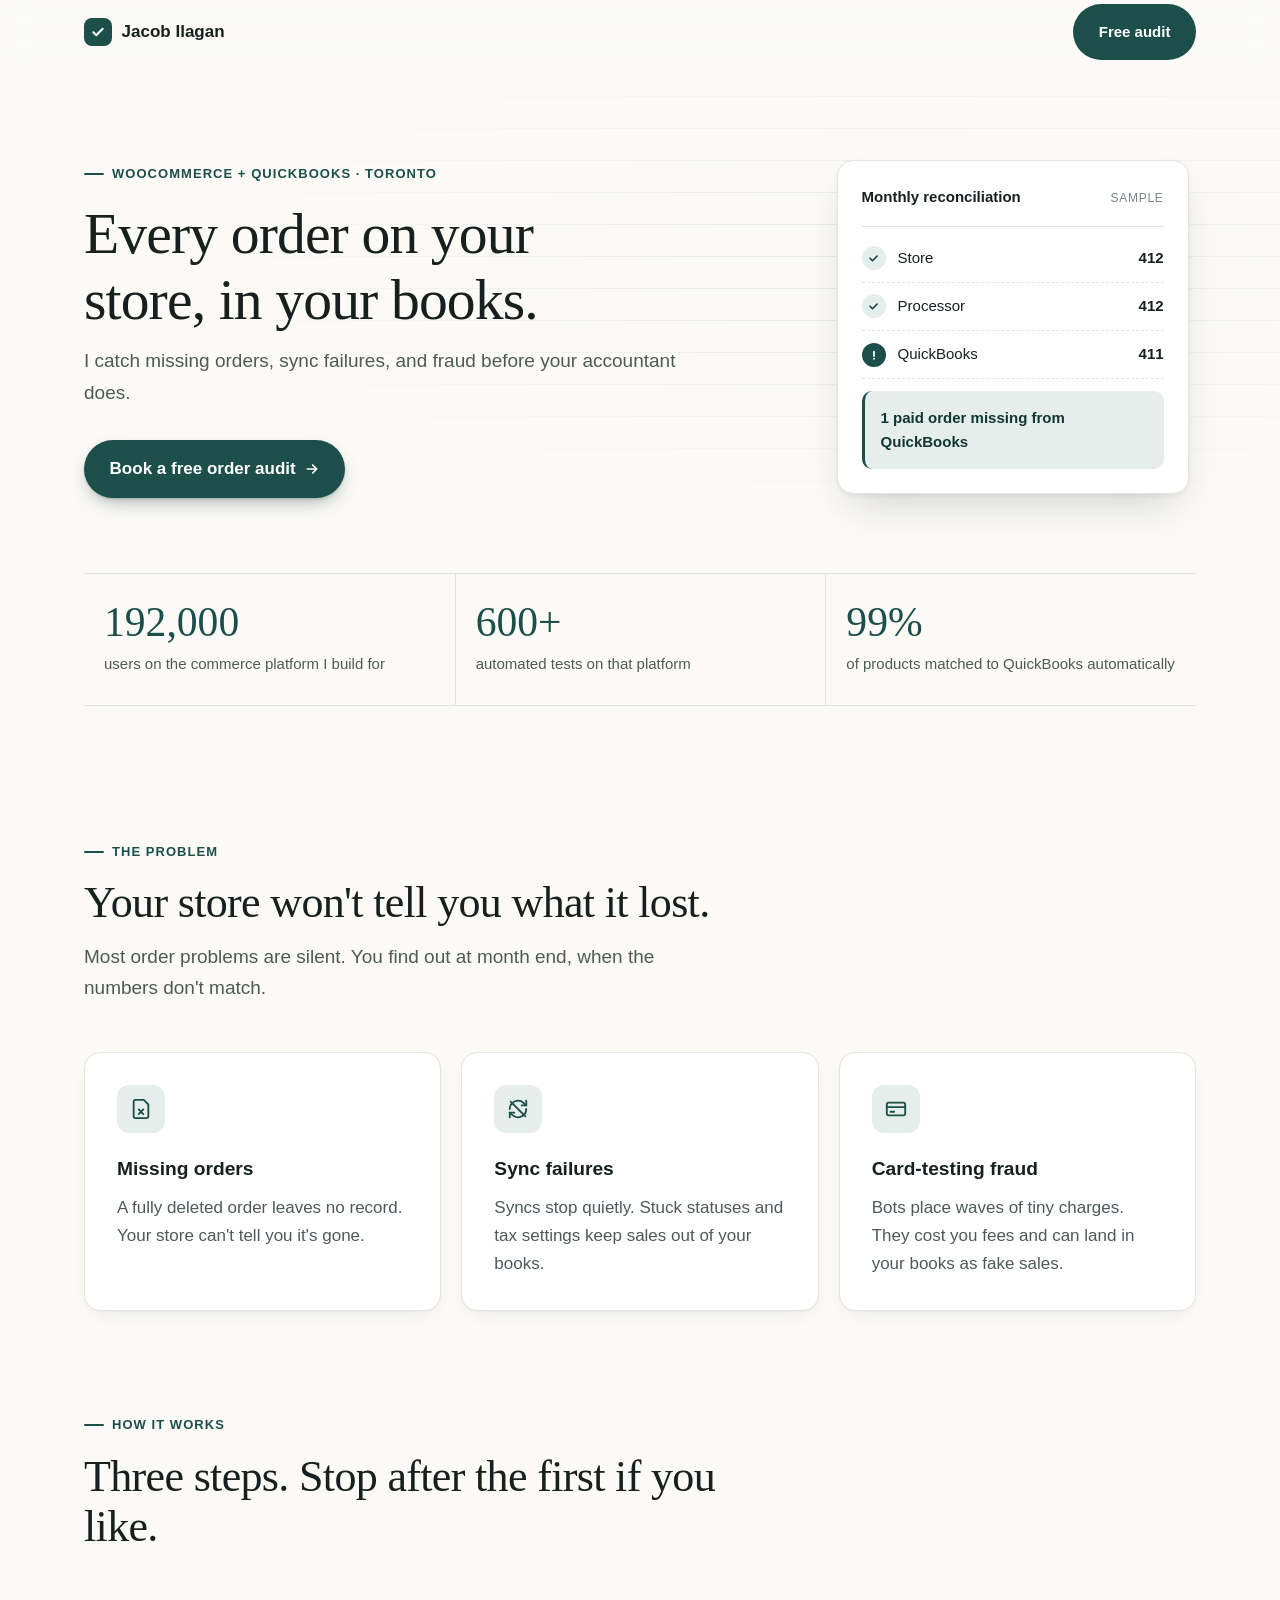
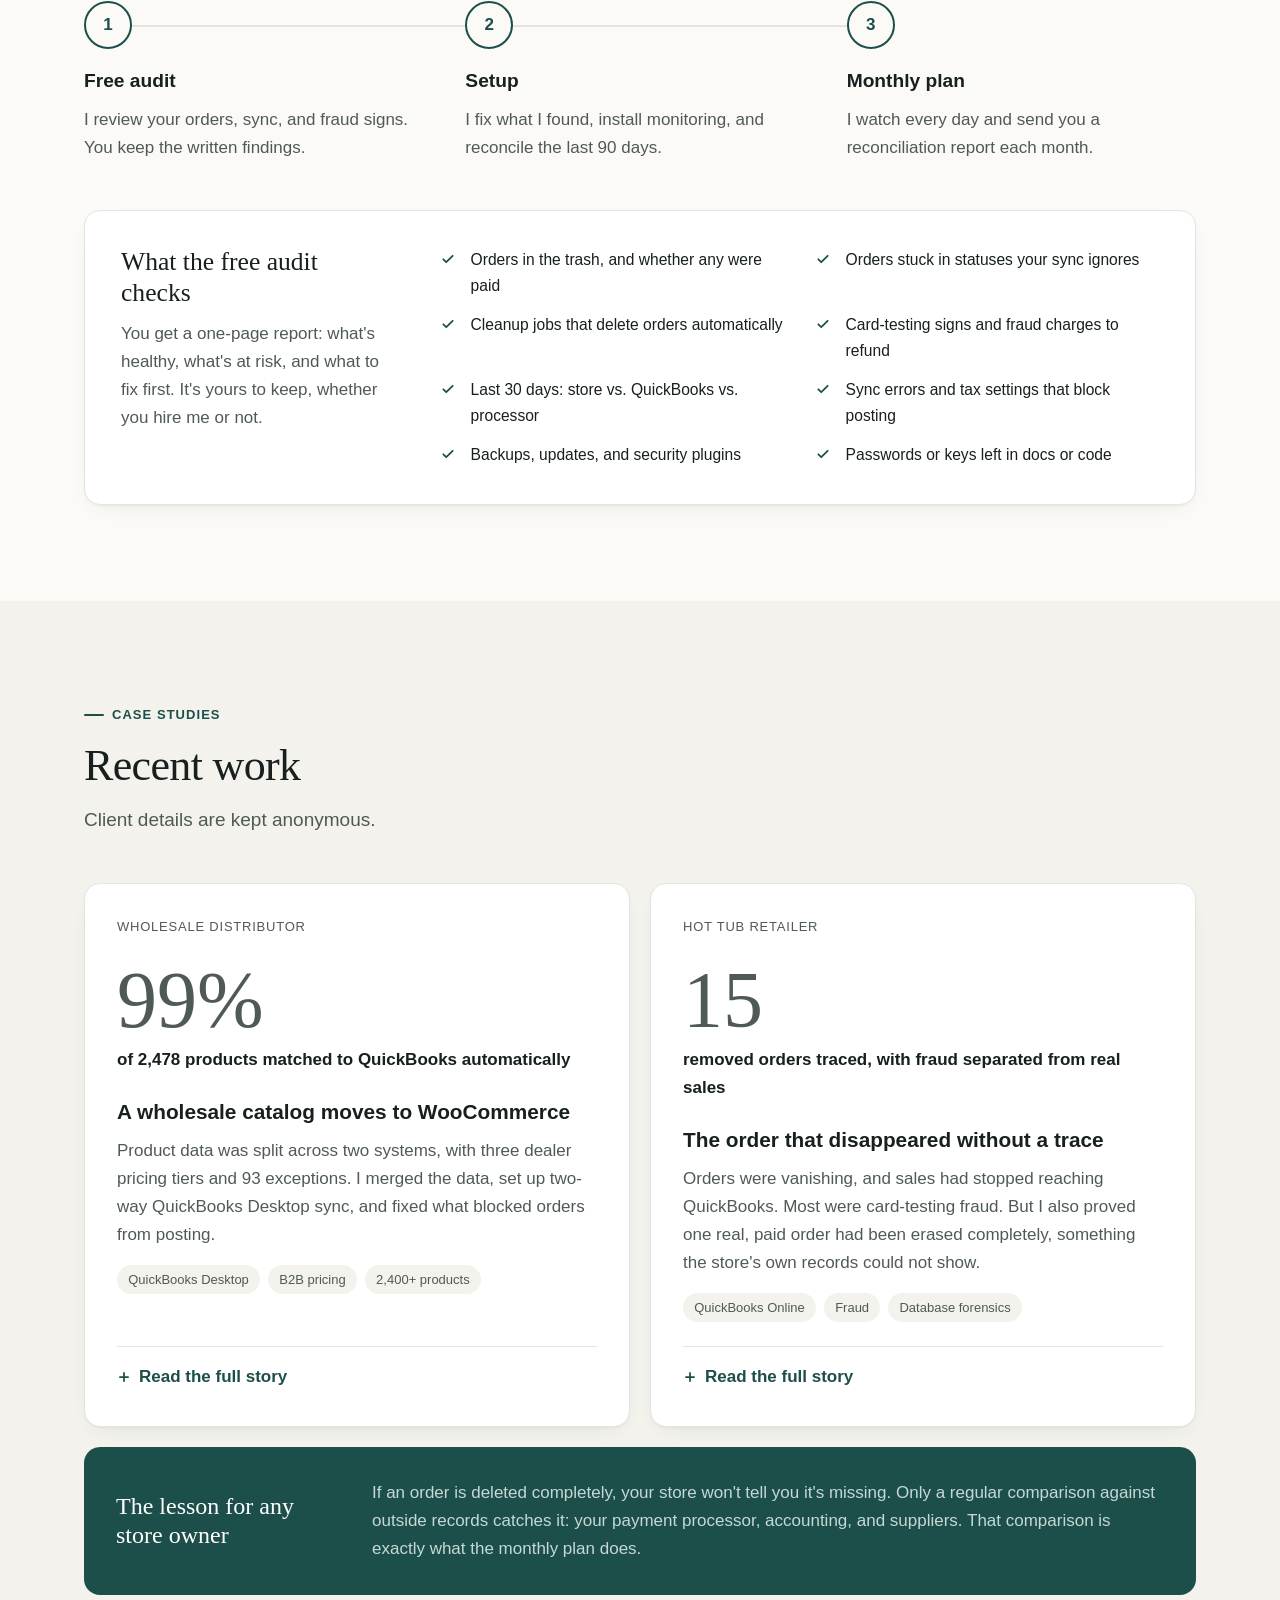
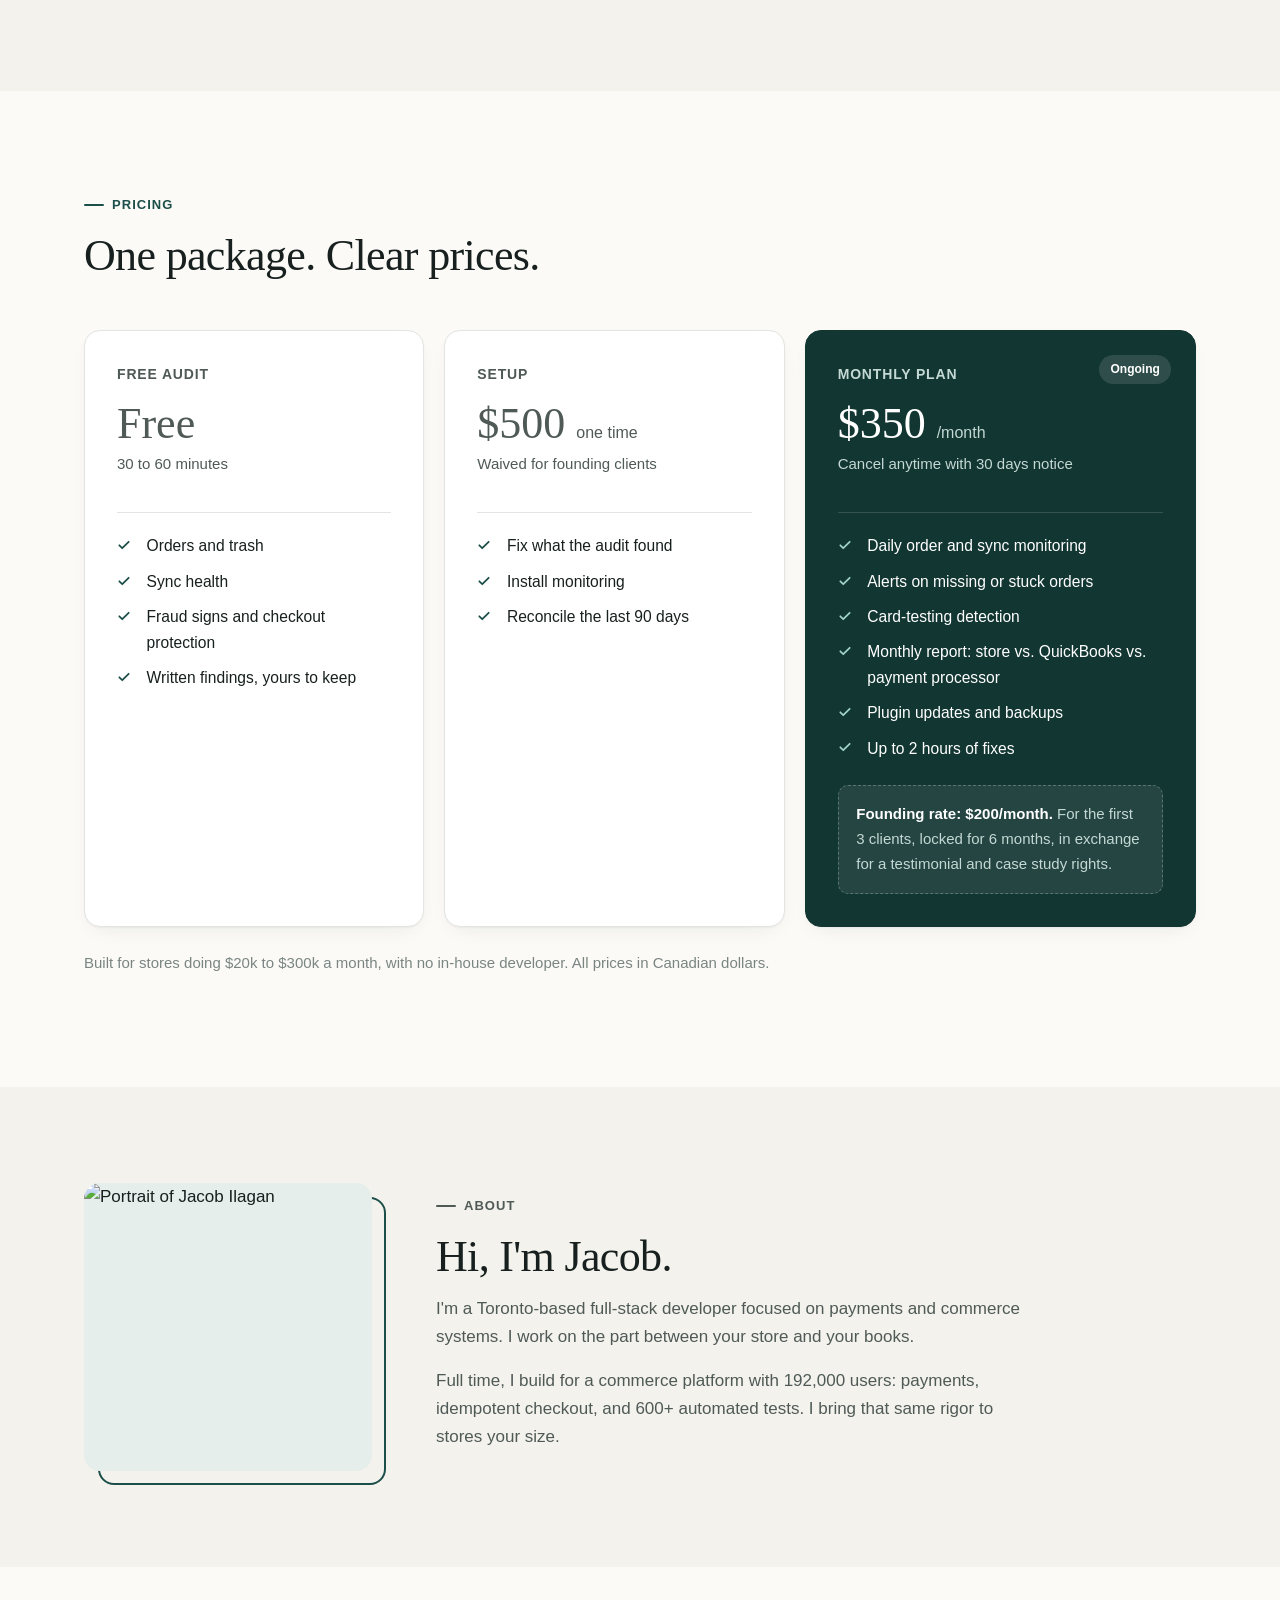
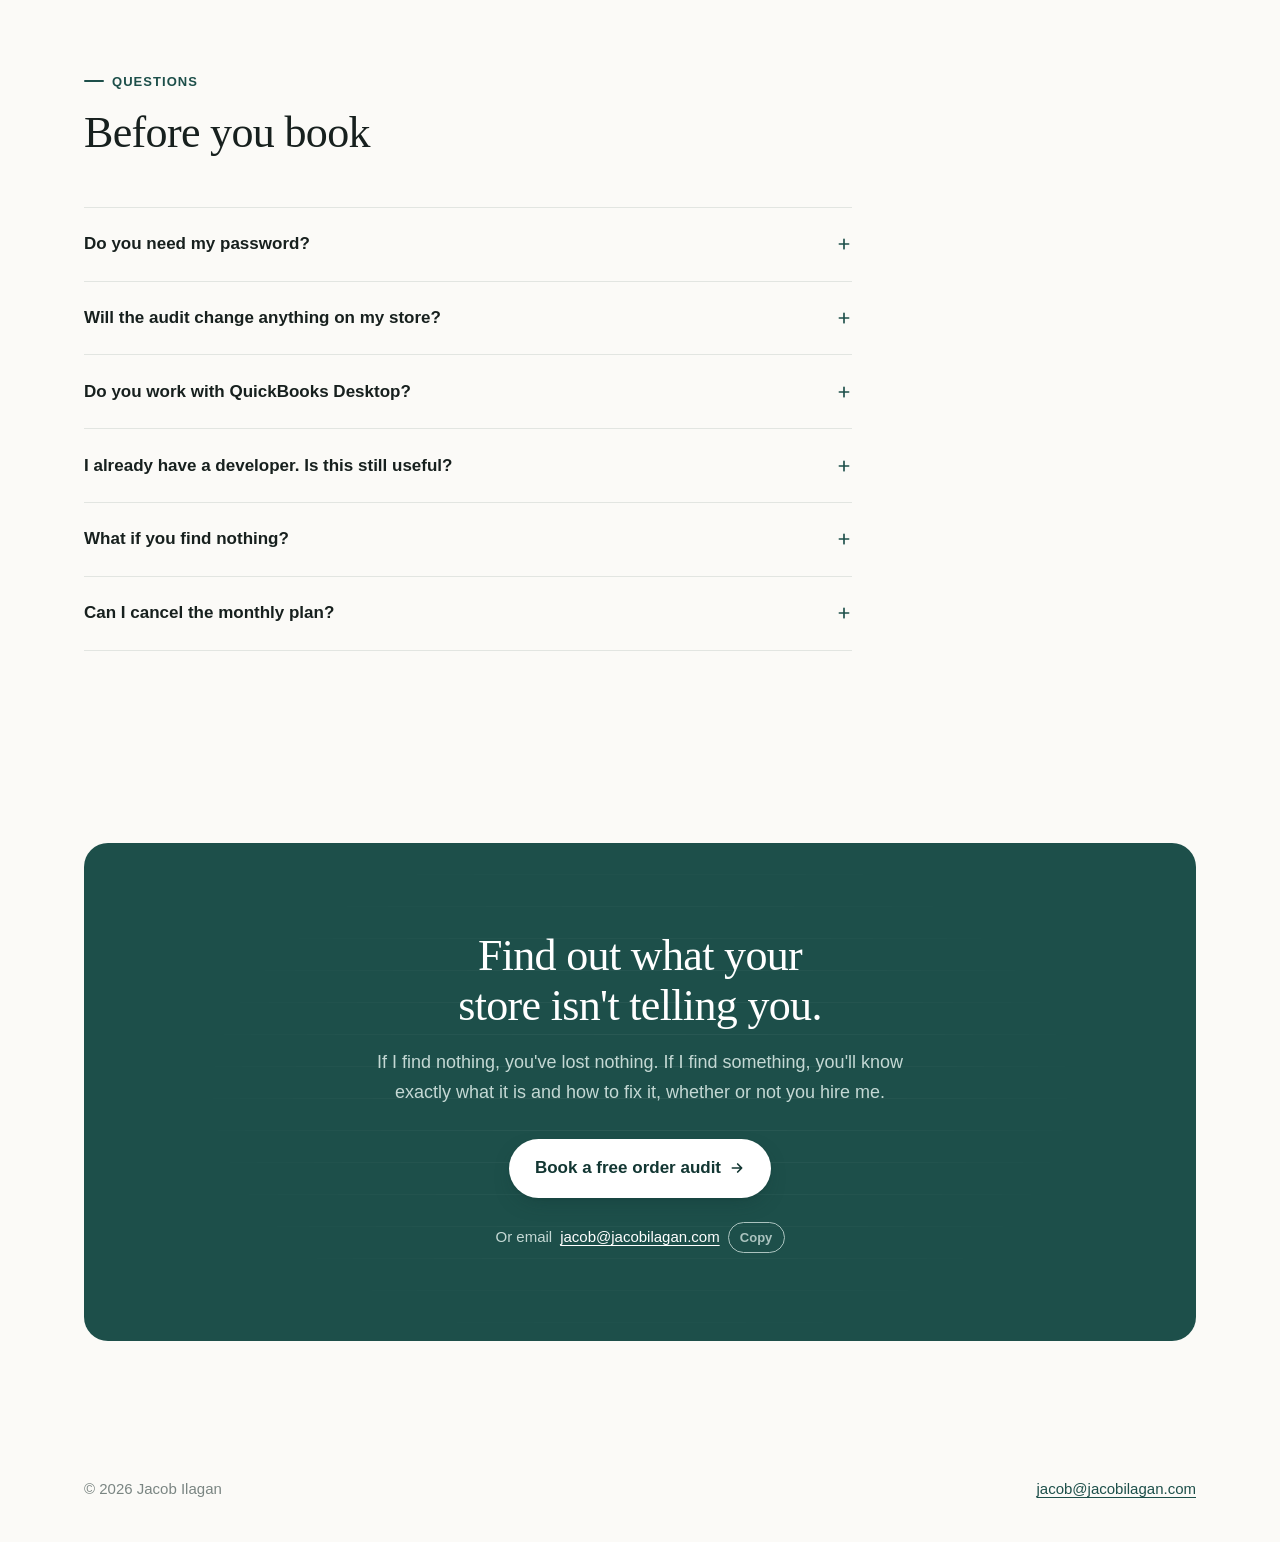
==== commit 3710bed3: "Shorten hero copy and simplify sample reconciliation card Co-Authored-By: Claude Opus 5.5 <noreply@a" ====
--- a/public/index.html
+++ b/public/index.html
@@ -135,15 +135,14 @@
             mask-image: radial-gradient(ellipse 80% 70% at 70% 40%, #000 20%, transparent 75%);
   }
   .hero-grid { display: grid; gap: 3.5rem; align-items: center; }
-  @media (min-width: 62rem) { .hero-grid { grid-template-columns: 1.1fr 0.9fr; gap: 4rem; } }
-  .hero h1 { max-width: 14ch; }
+  @media (min-width: 62rem) { .hero-grid { grid-template-columns: 1.3fr 0.7fr; gap: 4rem; } }
+  .hero h1 { max-width: 16ch; font-size: clamp(2.4rem, 5vw, 3.6rem); }
   .hero .lead { margin-bottom: 2rem; }
-  .hero-note { font-size: 0.9375rem; color: var(--faint); margin: 1.25rem 0 0; }
-
+  
   /* Sample report */
   .report {
     background: var(--card); border: 1px solid var(--line); border-radius: var(--radius);
-    box-shadow: var(--shadow-lift); padding: 1.5rem; max-width: 30rem; width: 100%; justify-self: center;
+    box-shadow: var(--shadow-lift); padding: 1.5rem; max-width: 22rem; width: 100%; justify-self: center;
     font-size: 0.9375rem;
   }
   .report-head { display: flex; justify-content: space-between; align-items: baseline; gap: 1rem; padding-bottom: 1rem; border-bottom: 1px solid var(--line); margin-bottom: 0.5rem; }
@@ -349,14 +348,12 @@
   .js .report .report-row:nth-of-type(1) { animation-delay: 0.5s; }
   .js .report .report-row:nth-of-type(2) { animation-delay: 0.9s; }
   .js .report .report-row:nth-of-type(3) { animation-delay: 1.3s; }
-  .js .report .report-row:nth-of-type(4) { animation-delay: 1.7s; }
-  .js .report .report-flag { animation-delay: 2.3s; }
+  .js .report .report-flag { animation-delay: 1.9s; }
   .js .report .tick svg path { stroke-dasharray: 20; stroke-dashoffset: 20; animation: draw 0.5s ease forwards; animation-delay: inherit; }
   .js .report .report-row:nth-of-type(1) .tick svg path { animation-delay: 0.8s; }
   .js .report .report-row:nth-of-type(2) .tick svg path { animation-delay: 1.2s; }
   .js .report .report-row:nth-of-type(3) .tick svg path { animation-delay: 1.6s; }
-  .js .report .report-row:nth-of-type(4) .tick svg path { animation-delay: 2.0s; }
-  .js .report .tick.warn { animation: pulse 1.6s ease-out 2.3s 2; }
+  .js .report .tick.warn { animation: pulse 1.6s ease-out 1.9s 2; }
   @keyframes rise { to { opacity: 1; transform: none; } }
   @keyframes draw { to { stroke-dashoffset: 0; } }
   @keyframes pulse { 0% { box-shadow: 0 0 0 0 rgba(29, 79, 74, 0.45); } 100% { box-shadow: 0 0 0 12px rgba(29, 79, 74, 0); } }
@@ -396,14 +393,13 @@
   <section class="hero" aria-labelledby="hero-title">
     <div class="wrap hero-grid">
       <div>
-        <p class="eyebrow">WooCommerce + QuickBooks</p>
+        <p class="eyebrow">WooCommerce + QuickBooks · Toronto</p>
         <h1 id="hero-title">Every order on your store, in your books.</h1>
-        <p class="lead">Nothing lost, nothing faked. I catch missing orders, fraud, and sync failures in hours, not months later at tax time.</p>
+        <p class="lead">I catch missing orders, sync failures, and fraud before your accountant does.</p>
         <a class="btn" href="https://cal.com/jacob-ilagan/order-audit">
           Book a free order audit
           <svg width="16" height="16" viewBox="0 0 24 24" fill="none" stroke="currentColor" stroke-width="2.5" stroke-linecap="round" stroke-linejoin="round" aria-hidden="true"><path d="M5 12h14M13 6l6 6-6 6"/></svg>
         </a>
-        <p class="hero-note">Based in Toronto. For Canadian stores doing $20k to $300k a month, with no in-house developer.</p>
       </div>
 
       <figure class="report" aria-label="Sample monthly reconciliation report">
@@ -413,23 +409,18 @@
         </div>
         <div class="report-row">
           <span class="tick"><svg width="12" height="12" viewBox="0 0 24 24" fill="none" stroke="currentColor" stroke-width="3.5" stroke-linecap="round" stroke-linejoin="round" aria-hidden="true"><path d="M4 12.5l5 5L20 6.5"/></svg></span>
-          <span>WooCommerce orders</span><span class="num">412</span>
+          <span>Store</span><span class="num">412</span>
         </div>
         <div class="report-row">
           <span class="tick"><svg width="12" height="12" viewBox="0 0 24 24" fill="none" stroke="currentColor" stroke-width="3.5" stroke-linecap="round" stroke-linejoin="round" aria-hidden="true"><path d="M4 12.5l5 5L20 6.5"/></svg></span>
-          <span>Payment processor</span><span class="num">412</span>
+          <span>Processor</span><span class="num">412</span>
         </div>
         <div class="report-row">
           <span class="tick warn"><svg width="12" height="12" viewBox="0 0 24 24" fill="none" stroke="currentColor" stroke-width="3.5" stroke-linecap="round" aria-hidden="true"><path d="M12 5v9M12 19v.5"/></svg></span>
-          <span>QuickBooks sales</span><span class="num">411</span>
-        </div>
-        <div class="report-row">
-          <span class="tick"><svg width="12" height="12" viewBox="0 0 24 24" fill="none" stroke="currentColor" stroke-width="3.5" stroke-linecap="round" stroke-linejoin="round" aria-hidden="true"><path d="M4 12.5l5 5L20 6.5"/></svg></span>
-          <span>Card-testing orders kept out of the books</span><span class="num">3</span>
+          <span>QuickBooks</span><span class="num">411</span>
         </div>
         <div class="report-flag">
           <strong>1 paid order missing from QuickBooks</strong>
-          <span>Stuck in a status the sync ignores. Flagged for review the same day.</span>
         </div>
       </figure>
     </div>
@@ -656,7 +647,7 @@
           <p class="founding"><strong>Founding rate: $200/month.</strong> For the first 3 clients, locked for 6 months, in exchange for a testimonial and case study rights.</p>
         </article>
       </div>
-      <p class="price-notes">All prices in Canadian dollars.</p>
+      <p class="price-notes">Built for stores doing $20k to $300k a month, with no in-house developer. All prices in Canadian dollars.</p>
     </div>
   </section>
 
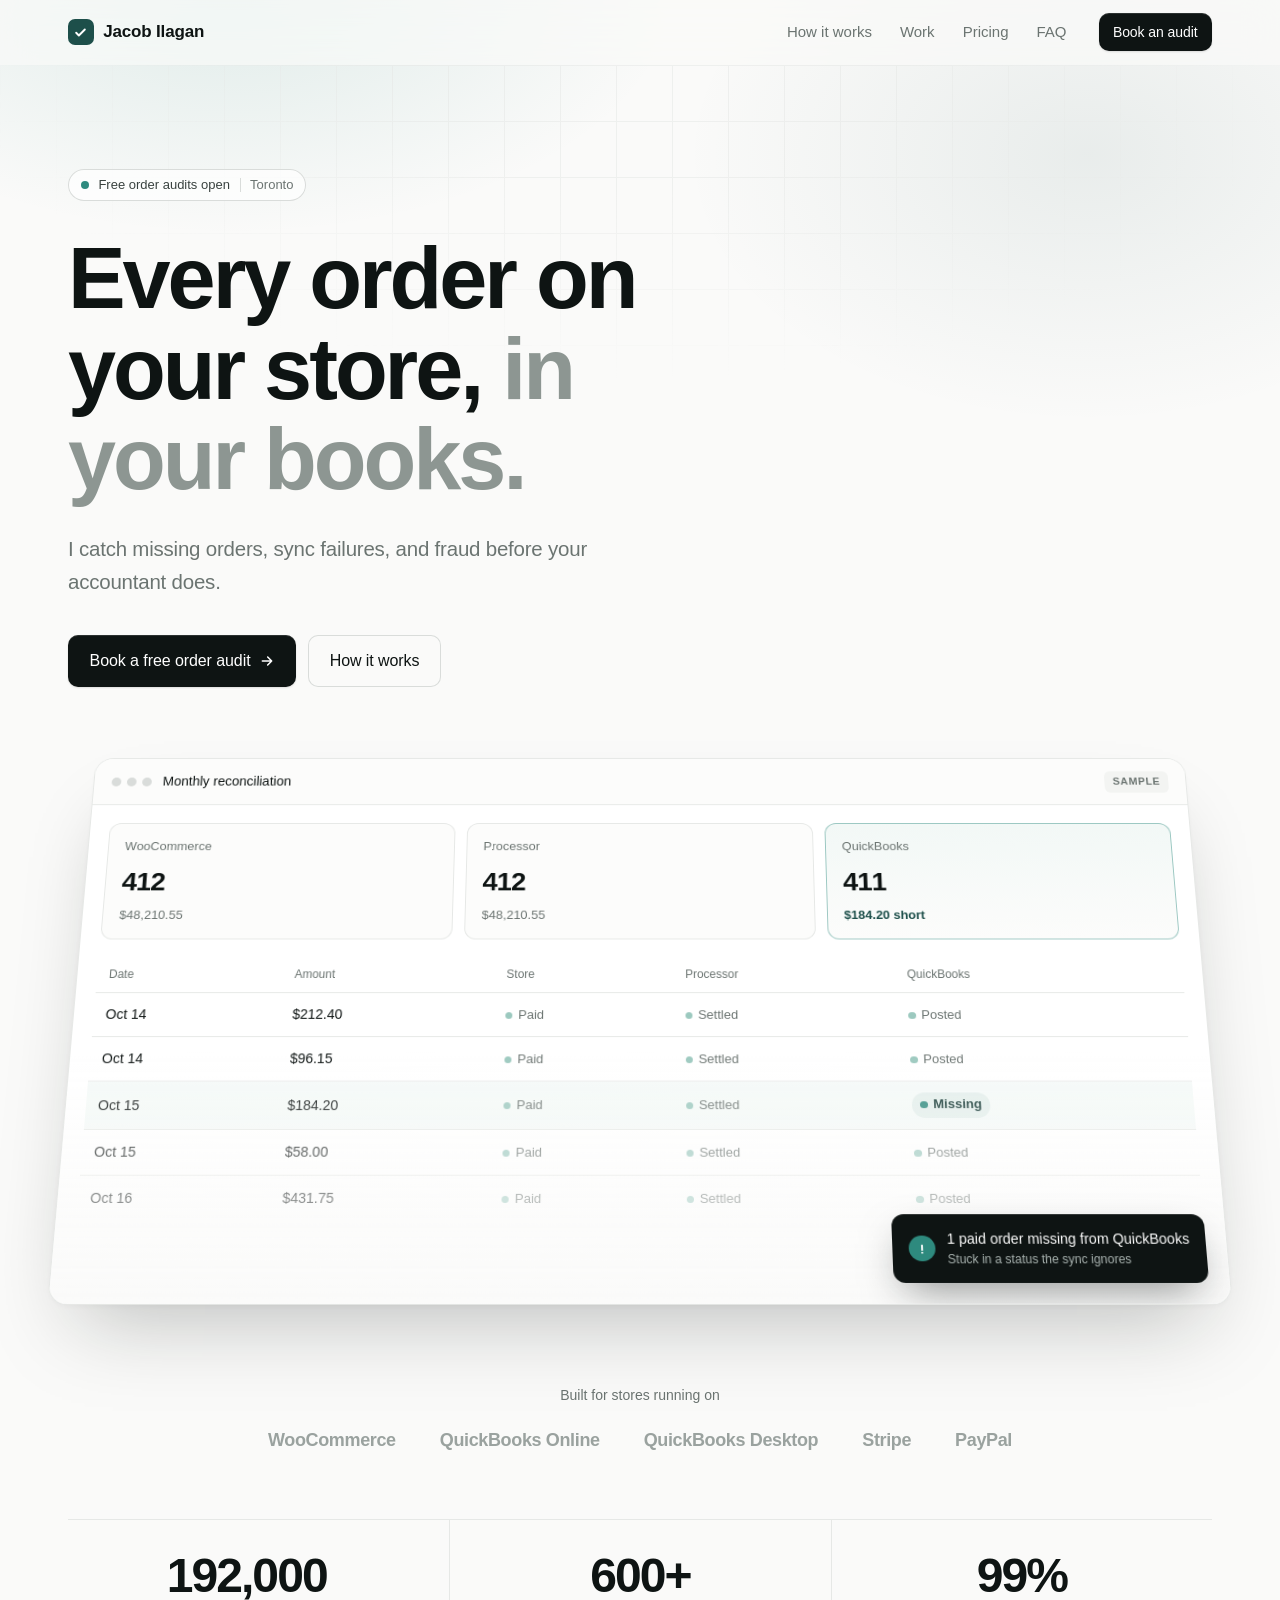
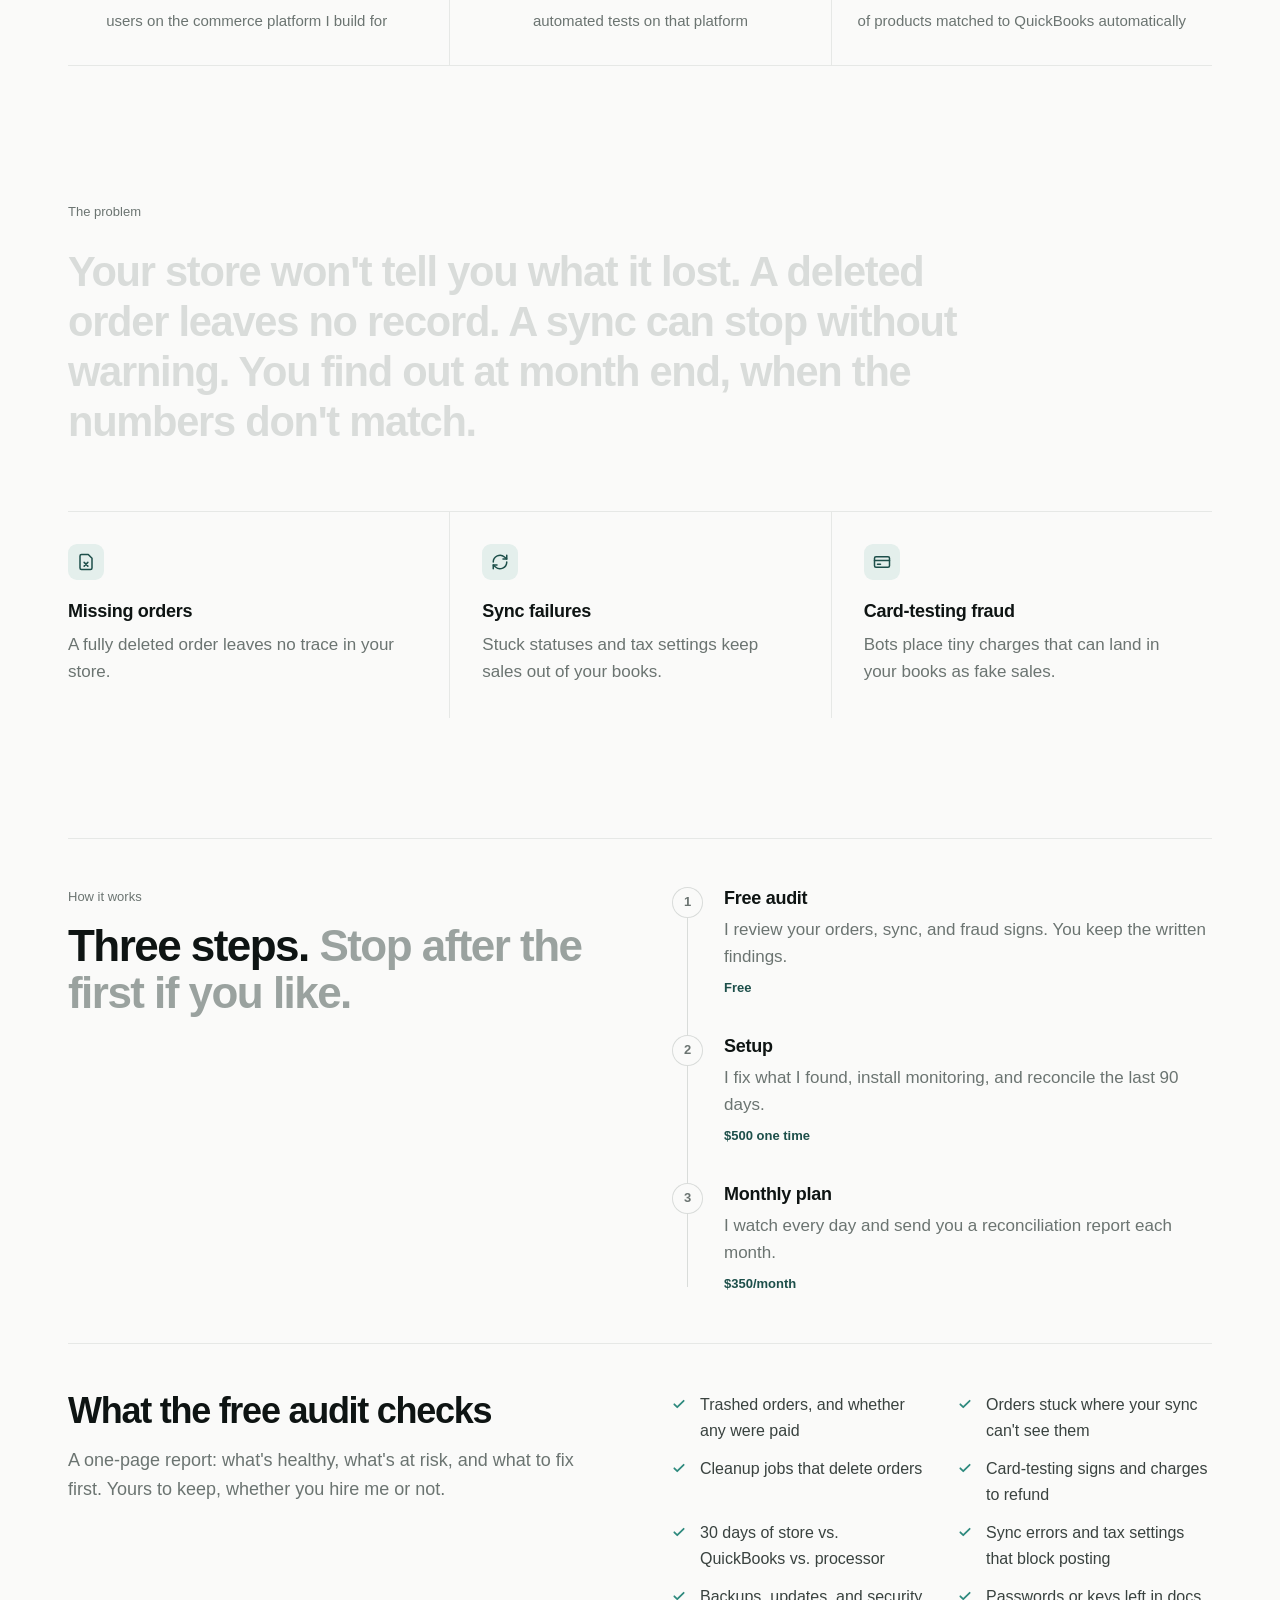
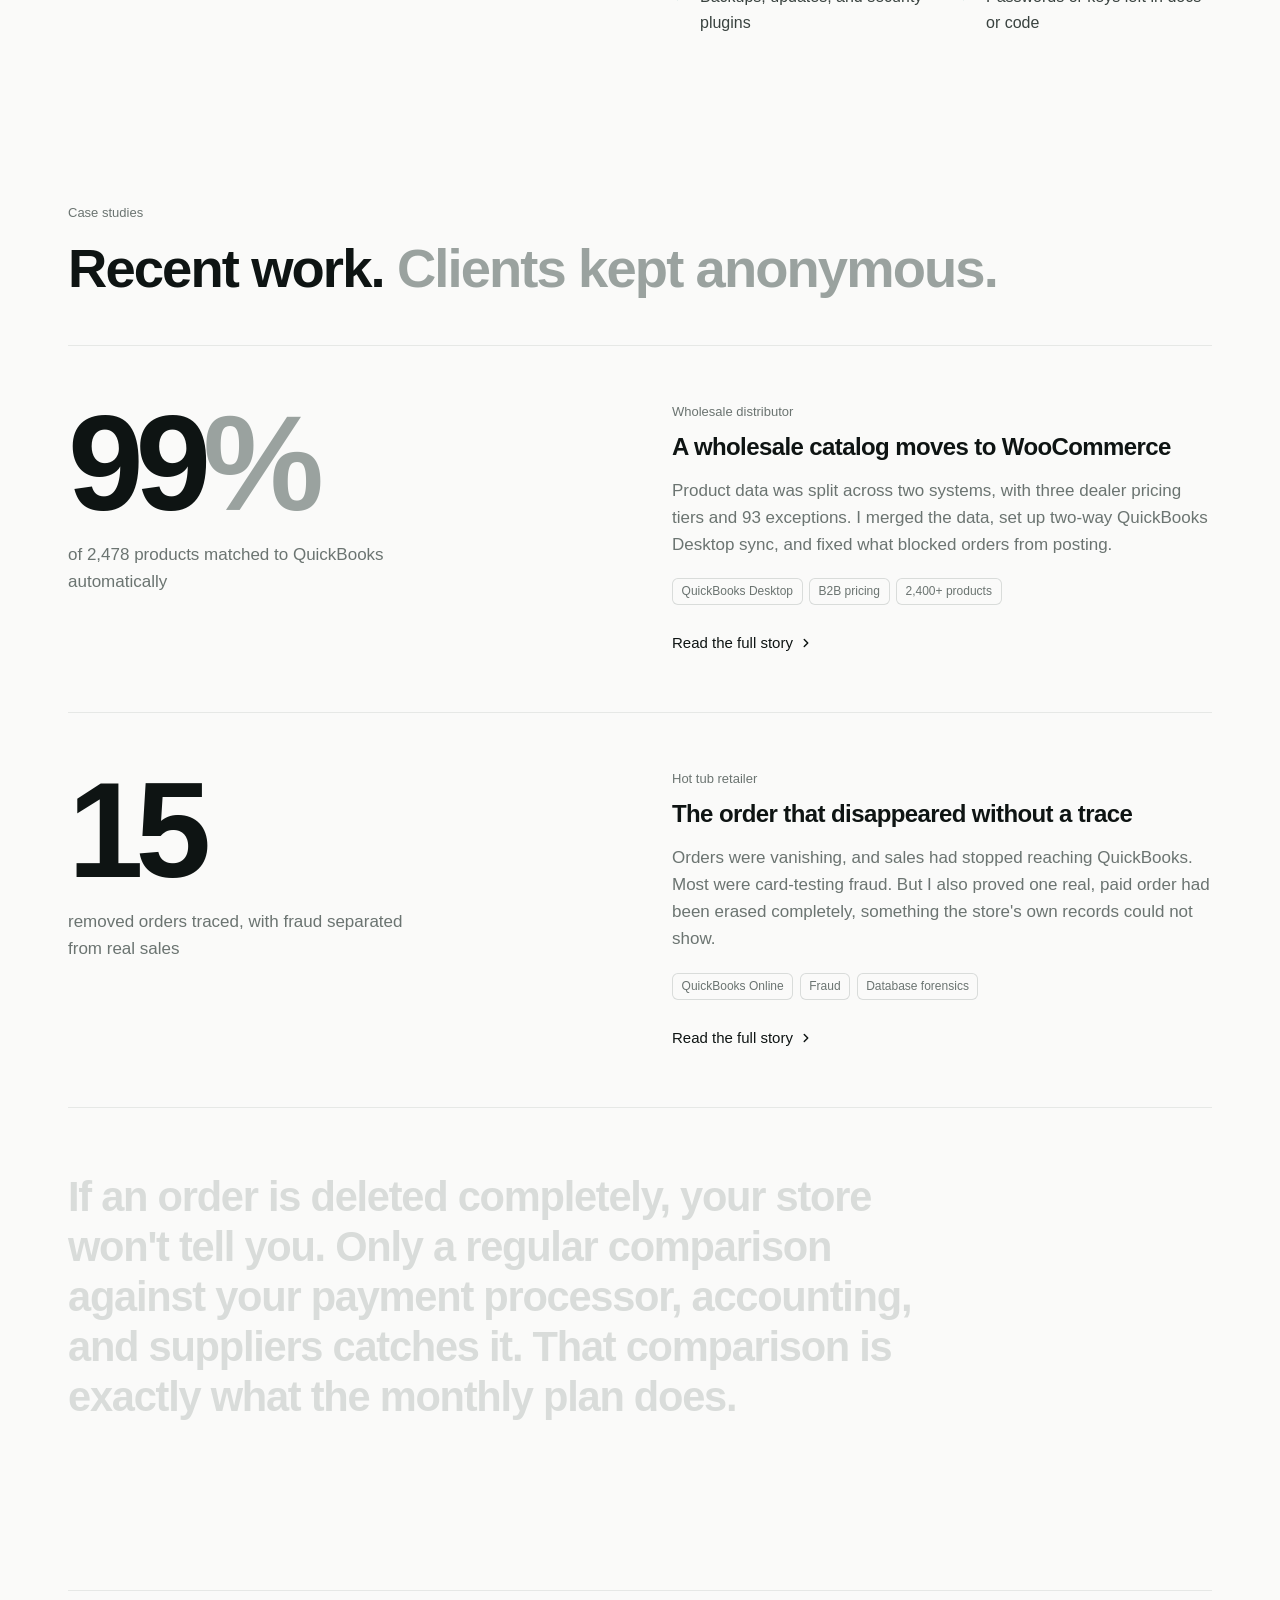
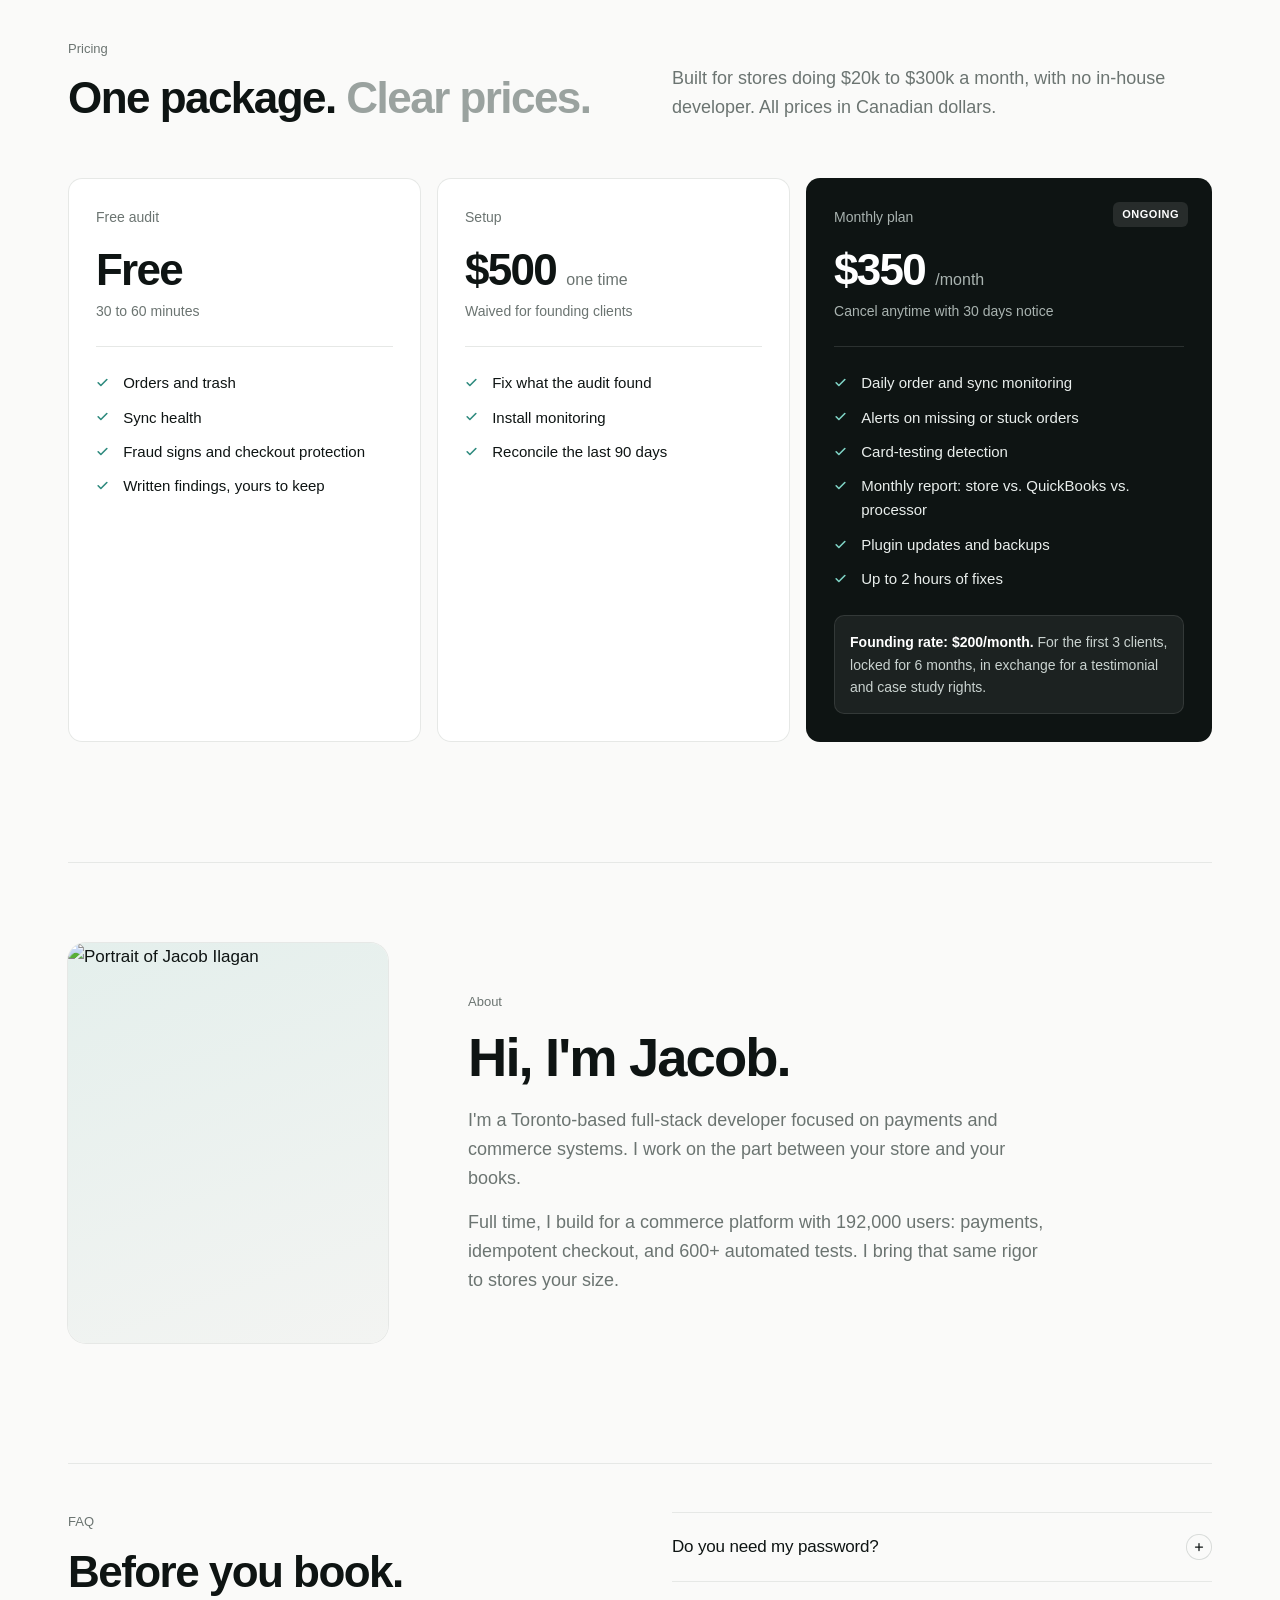
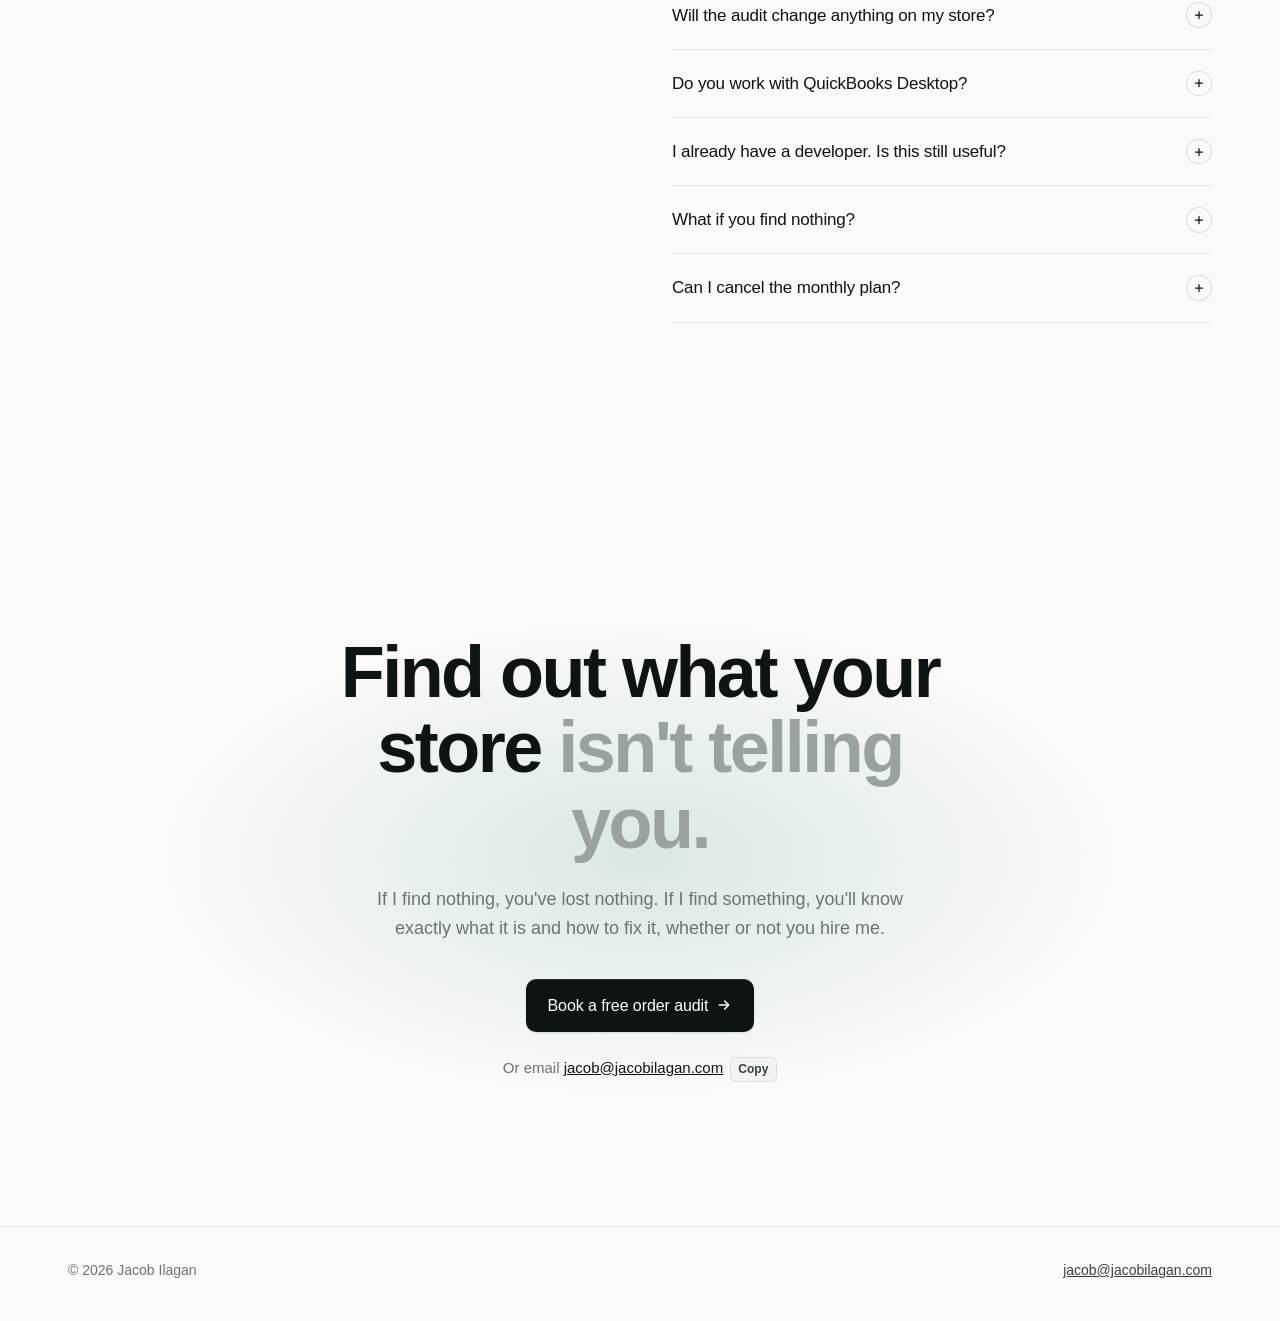
==== commit 1c262e8f: "Redesign with modern Linear-inspired layout and animations Sans headlines, animated sample reconcili" ====
--- a/public/index.html
+++ b/public/index.html
@@ -6,7 +6,7 @@
 <title>Order Integrity for WooCommerce and QuickBooks | Jacob Ilagan</title>
 <meta name="description" content="I monitor your WooCommerce store and its QuickBooks sync so missing orders, fraud, and sync failures get caught in hours, not months later. Start with a free order audit.">
 <link rel="canonical" href="https://jacobilagan.com/">
-<meta name="theme-color" content="#1d4f4a">
+<meta name="theme-color" content="#fafaf9">
 
 <meta property="og:type" content="website">
 <meta property="og:url" content="https://jacobilagan.com/">
@@ -29,348 +29,365 @@
 
 <style>
   :root {
-    --ink: #17201e;
-    --muted: #4f5a57;
-    --faint: #7a8582;
-    --line: #e2e5e1;
-    --paper: #fbfaf7;
+    --ink: #0e1413;
+    --ink-2: #39423f;
+    --muted: #6b7471;
+    --faint: #9aa29f;
+    --line: #e6e8e6;
+    --line-2: #d9dcda;
+    --bg: #fafaf9;
     --card: #ffffff;
-    --tint: #f3f2ec;
+    --soft: #f3f4f2;
     --accent: #1d4f4a;
     --accent-dark: #123632;
-    --accent-mid: #2f6d66;
-    --accent-soft: #e5eeeb;
+    --accent-bright: #2e8a7e;
+    --accent-soft: #e4efec;
     --on-accent: #ffffff;
-    --on-accent-muted: #c4d8d4;
-    --radius: 16px;
-    --radius-sm: 10px;
-    --shadow: 0 1px 2px rgba(23, 32, 30, 0.04), 0 8px 24px -12px rgba(23, 32, 30, 0.12);
-    --shadow-lift: 0 2px 4px rgba(23, 32, 30, 0.05), 0 20px 40px -16px rgba(23, 32, 30, 0.22);
-    --wrap: 72rem;
-    --serif: ui-serif, "Iowan Old Style", "Charter", "Palatino Linotype", Palatino, Georgia, serif;
-    --sans: -apple-system, BlinkMacSystemFont, "Segoe UI", Roboto, "Helvetica Neue", Arial, sans-serif;
+    --radius: 14px;
+    --wrap: 74rem;
+    --sans: -apple-system, BlinkMacSystemFont, "SF Pro Display", "Segoe UI Variable Display", "Segoe UI", Roboto, "Helvetica Neue", Arial, sans-serif;
+    --mono: ui-monospace, "SF Mono", Menlo, Consolas, monospace;
     --ease: cubic-bezier(0.22, 1, 0.36, 1);
     color-scheme: light;
   }
 
   *, *::before, *::after { box-sizing: border-box; }
   html { -webkit-text-size-adjust: 100%; scroll-behavior: smooth; }
-
   body {
-    margin: 0;
-    background: var(--paper);
-    color: var(--ink);
-    font-family: var(--sans);
-    font-size: 1.0625rem;
-    line-height: 1.65;
-    text-rendering: optimizeLegibility;
-    -webkit-font-smoothing: antialiased;
-  }
-
+    margin: 0; background: var(--bg); color: var(--ink);
+    font-family: var(--sans); font-size: 1.0625rem; line-height: 1.6;
+    -webkit-font-smoothing: antialiased; text-rendering: optimizeLegibility;
+    overflow-x: hidden;
+  }
   img { max-width: 100%; height: auto; display: block; }
-  a { color: var(--accent); text-underline-offset: 0.18em; }
-  a:hover { color: var(--accent-dark); }
-  :focus-visible { outline: 3px solid var(--accent-mid); outline-offset: 3px; border-radius: 4px; }
-
-  .skip {
-    position: absolute; left: 1rem; top: -4rem; z-index: 20;
-    background: var(--accent); color: var(--on-accent); padding: 0.6rem 1rem; border-radius: var(--radius-sm); text-decoration: none;
-  }
-  .skip:focus { top: 1rem; color: var(--on-accent); }
+  a { color: inherit; }
+  :focus-visible { outline: 2px solid var(--accent-bright); outline-offset: 3px; border-radius: 6px; }
+
+  .skip { position: absolute; left: 1rem; top: -4rem; z-index: 50; background: var(--ink); color: #fff; padding: .6rem 1rem; border-radius: 8px; text-decoration: none; }
+  .skip:focus { top: 1rem; }
 
   .wrap { max-width: var(--wrap); margin: 0 auto; padding: 0 1.25rem; }
 
-  h1, h2, h3 { margin: 0 0 0.75rem; color: var(--ink); line-height: 1.15; }
-  h1, h2 { font-family: var(--serif); font-weight: 500; letter-spacing: -0.015em; }
-  h1 { font-size: clamp(2.4rem, 6vw, 4rem); }
-  h2 { font-size: clamp(1.9rem, 4vw, 2.75rem); }
-  h3 { font-size: 1.2rem; font-weight: 650; line-height: 1.3; }
-  p { margin: 0 0 1rem; }
-
-  .eyebrow {
-    display: inline-flex; align-items: center; gap: 0.5rem;
-    font-size: 0.8125rem; font-weight: 600; letter-spacing: 0.08em; text-transform: uppercase;
-    color: var(--accent); margin: 0 0 1rem;
-  }
-  .eyebrow::before { content: ""; width: 1.25rem; height: 2px; background: currentColor; border-radius: 2px; }
-  .lead { font-size: 1.1875rem; color: var(--muted); max-width: 38rem; }
-
-  section { padding: 6rem 0; }
-  .section-head { max-width: 44rem; margin-bottom: 3rem; }
+  h1, h2, h3 { margin: 0; font-weight: 600; letter-spacing: -0.035em; line-height: 1.05; color: var(--ink); }
+  h1 { font-size: clamp(2.75rem, 7.2vw, 5.4rem); }
+  h2 { font-size: clamp(2rem, 4.6vw, 3.4rem); }
+  h3 { font-size: 1.125rem; letter-spacing: -0.015em; line-height: 1.3; }
+  p { margin: 0; }
+  .dim { color: var(--faint); }
+  .muted { color: var(--muted); }
+  .label { font-size: .8125rem; font-weight: 500; color: var(--muted); letter-spacing: 0; }
+  .mono { font-family: var(--mono); font-size: .8125rem; letter-spacing: 0; }
+
+  section { padding: 7.5rem 0; }
+  .rule { border-top: 1px solid var(--line); }
 
   /* Header */
   .site-header {
-    position: sticky; top: 0; z-index: 10;
-    background: rgba(251, 250, 247, 0.82);
-    -webkit-backdrop-filter: saturate(160%) blur(12px); backdrop-filter: saturate(160%) blur(12px);
-    border-bottom: 1px solid transparent; transition: border-color 0.2s ease;
+    position: sticky; top: 0; z-index: 30;
+    background: rgba(250, 250, 249, 0.72);
+    -webkit-backdrop-filter: saturate(180%) blur(16px); backdrop-filter: saturate(180%) blur(16px);
+    border-bottom: 1px solid transparent; transition: border-color .3s ease;
   }
   .site-header.scrolled { border-bottom-color: var(--line); }
-  .site-header .wrap { display: flex; align-items: center; justify-content: space-between; gap: 1rem; height: 4rem; }
-  .brand { display: inline-flex; align-items: center; gap: 0.6rem; font-weight: 650; color: var(--ink); text-decoration: none; }
-  .brand-mark { width: 1.75rem; height: 1.75rem; border-radius: 8px; background: var(--accent); display: grid; place-items: center; }
-  .btn-sm { font-size: 0.9375rem; padding: 0.55rem 1rem; }
+  .site-header .wrap { height: 4rem; display: flex; align-items: center; gap: 2rem; }
+  .brand { display: inline-flex; align-items: center; gap: .6rem; font-weight: 600; text-decoration: none; letter-spacing: -0.01em; }
+  .brand-mark { width: 1.6rem; height: 1.6rem; border-radius: 7px; background: var(--accent); display: grid; place-items: center; }
+  .nav { display: flex; gap: 1.75rem; margin-left: auto; }
+  .nav a { font-size: .9375rem; color: var(--muted); text-decoration: none; transition: color .2s ease; }
+  .nav a:hover { color: var(--ink); }
+  @media (max-width: 52rem) { .nav { display: none; } .site-header .btn { margin-left: auto; } }
 
   /* Buttons */
   .btn {
-    display: inline-flex; align-items: center; justify-content: center; gap: 0.5rem;
-    background: var(--accent); color: var(--on-accent); text-decoration: none; font-weight: 600;
-    padding: 0.95rem 1.6rem; border-radius: 999px; border: 0;
-    box-shadow: 0 1px 2px rgba(18, 54, 50, 0.2), 0 8px 20px -8px rgba(18, 54, 50, 0.5);
-    transition: background-color 0.2s ease, transform 0.2s var(--ease), box-shadow 0.2s ease;
-  }
-  .btn:hover { background: var(--accent-dark); color: var(--on-accent); transform: translateY(-1px); }
-  .btn svg { transition: transform 0.2s var(--ease); }
+    position: relative; display: inline-flex; align-items: center; gap: .5rem; overflow: hidden;
+    font-size: .9375rem; font-weight: 500; text-decoration: none; white-space: nowrap;
+    padding: .7rem 1.15rem; border-radius: 10px; letter-spacing: -0.005em;
+    transition: transform .25s var(--ease), background-color .2s ease, box-shadow .25s ease, color .2s ease;
+  }
+  .btn-primary { background: var(--ink); color: #fff; box-shadow: 0 1px 2px rgba(0,0,0,.12), inset 0 1px 0 rgba(255,255,255,.12); }
+  .btn-primary:hover { background: #1d2624; transform: translateY(-1px); box-shadow: 0 8px 24px -8px rgba(14,20,19,.45); }
+  .btn-primary::after {
+    content: ""; position: absolute; inset: 0; transform: translateX(-120%);
+    background: linear-gradient(100deg, transparent 30%, rgba(255,255,255,.22) 50%, transparent 70%);
+  }
+  .btn-primary:hover::after { transform: translateX(120%); transition: transform .8s var(--ease); }
+  .btn-ghost { color: var(--ink); background: transparent; box-shadow: inset 0 0 0 1px var(--line-2); }
+  .btn-ghost:hover { background: var(--card); box-shadow: inset 0 0 0 1px var(--faint); }
+  .btn svg { transition: transform .25s var(--ease); }
   .btn:hover svg { transform: translateX(3px); }
-  .btn.btn-sm { box-shadow: none; }
-  .btn-light { background: var(--on-accent); color: var(--accent-dark); }
-  .btn-light:hover { background: var(--accent-soft); color: var(--accent-dark); }
+  .btn-lg { font-size: 1rem; padding: .85rem 1.35rem; }
+  .btn-sm { padding: .5rem .9rem; font-size: .875rem; }
 
   /* Hero */
-  .hero { position: relative; padding: 5rem 0 4rem; overflow: hidden; }
+  .hero { position: relative; padding: 6.5rem 0 0; }
   .hero::before {
-    content: ""; position: absolute; inset: 0; z-index: -1;
-    background-image: repeating-linear-gradient(to bottom, transparent 0, transparent 31px, rgba(29, 79, 74, 0.07) 31px, rgba(29, 79, 74, 0.07) 32px);
-    -webkit-mask-image: radial-gradient(ellipse 80% 70% at 70% 40%, #000 20%, transparent 75%);
-            mask-image: radial-gradient(ellipse 80% 70% at 70% 40%, #000 20%, transparent 75%);
-  }
-  .hero-grid { display: grid; gap: 3.5rem; align-items: center; }
-  @media (min-width: 62rem) { .hero-grid { grid-template-columns: 1.3fr 0.7fr; gap: 4rem; } }
-  .hero h1 { max-width: 16ch; font-size: clamp(2.4rem, 5vw, 3.6rem); }
-  .hero .lead { margin-bottom: 2rem; }
-  
-  /* Sample report */
-  .report {
-    background: var(--card); border: 1px solid var(--line); border-radius: var(--radius);
-    box-shadow: var(--shadow-lift); padding: 1.5rem; max-width: 22rem; width: 100%; justify-self: center;
-    font-size: 0.9375rem;
-  }
-  .report-head { display: flex; justify-content: space-between; align-items: baseline; gap: 1rem; padding-bottom: 1rem; border-bottom: 1px solid var(--line); margin-bottom: 0.5rem; }
-  .report-title { font-weight: 650; }
-  .report-tag { font-size: 0.75rem; color: var(--faint); text-transform: uppercase; letter-spacing: 0.06em; }
-  .report-row { display: grid; grid-template-columns: 1.5rem 1fr auto; align-items: center; gap: 0.75rem; padding: 0.7rem 0; border-bottom: 1px dashed var(--line); }
-  .report-row:last-of-type { border-bottom: 0; }
-  .report-row .num { font-variant-numeric: tabular-nums; font-weight: 600; }
-  .tick { width: 1.5rem; height: 1.5rem; border-radius: 50%; background: var(--accent-soft); display: grid; place-items: center; color: var(--accent); }
-  .tick.warn { background: var(--accent); color: var(--on-accent); }
-  .report-flag {
-    margin-top: 0.75rem; border-radius: var(--radius-sm); background: var(--accent-soft);
-    padding: 0.9rem 1rem; display: grid; gap: 0.15rem; border-left: 3px solid var(--accent);
-  }
-  .report-flag strong { color: var(--accent-dark); }
-  .report-flag span { color: var(--muted); font-size: 0.875rem; }
+    content: ""; position: absolute; inset: -10rem 0 auto; height: 52rem; z-index: -1; pointer-events: none;
+    background:
+      radial-gradient(40rem 22rem at 18% 10%, rgba(46, 138, 126, 0.13), transparent 70%),
+      radial-gradient(36rem 24rem at 85% 30%, rgba(29, 79, 74, 0.08), transparent 70%);
+  }
+  .hero::after {
+    content: ""; position: absolute; inset: 0 0 auto; height: 44rem; z-index: -1; pointer-events: none;
+    background-image: linear-gradient(var(--line) 1px, transparent 1px), linear-gradient(90deg, var(--line) 1px, transparent 1px);
+    background-size: 56px 56px; opacity: .55;
+    -webkit-mask-image: radial-gradient(ellipse 70% 60% at 50% 0%, #000 30%, transparent 75%);
+            mask-image: radial-gradient(ellipse 70% 60% at 50% 0%, #000 30%, transparent 75%);
+  }
+  .pill {
+    display: inline-flex; align-items: center; gap: .6rem; text-decoration: none;
+    font-size: .8125rem; color: var(--ink-2); padding: .35rem .8rem .35rem .45rem; border-radius: 999px;
+    background: rgba(255,255,255,.7); box-shadow: inset 0 0 0 1px var(--line-2); margin-bottom: 2rem;
+    transition: box-shadow .2s ease;
+  }
+  .pill:hover { box-shadow: inset 0 0 0 1px var(--faint); }
+  .pill-dot { position: relative; width: .5rem; height: .5rem; border-radius: 50%; background: var(--accent-bright); margin-left: .35rem; }
+  .pill-dot::after { content: ""; position: absolute; inset: -4px; border-radius: 50%; border: 2px solid var(--accent-bright); opacity: 0; animation: ping 2.4s ease-out infinite; }
+  .pill .sep { width: 1px; height: .9rem; background: var(--line-2); }
+  @keyframes ping { 0% { transform: scale(.6); opacity: .7; } 100% { transform: scale(1.8); opacity: 0; } }
+
+  .hero h1 { max-width: 13ch; }
+  .hero h1 .soft { color: #8d9692; }
+  .hero .sub { margin-top: 1.75rem; font-size: clamp(1.125rem, 1.6vw, 1.3rem); color: var(--muted); max-width: 34rem; letter-spacing: -0.01em; }
+  .hero .ctas { margin-top: 2.25rem; display: flex; flex-wrap: wrap; gap: .75rem; }
+
+  /* Word-by-word entrance */
+  .js .split .w { display: inline-block; opacity: 0; transform: translateY(.35em); filter: blur(8px); animation: wordIn .9s var(--ease) forwards; }
+  @keyframes wordIn { to { opacity: 1; transform: none; filter: blur(0); } }
+  .js .fade-up { opacity: 0; transform: translateY(14px); animation: wordIn 1s var(--ease) forwards; }
+
+  /* Product shot */
+  .stage { margin-top: 4.5rem; perspective: 1600px; }
+  .app {
+    --tilt: 1;
+    position: relative; margin: 0; border-radius: 18px; background: var(--card);
+    box-shadow: 0 0 0 1px var(--line), 0 2px 6px rgba(14,20,19,.04), 0 40px 80px -30px rgba(14,20,19,.28);
+    transform: rotateX(calc(var(--tilt) * 14deg)) scale(calc(1 - var(--tilt) * .05));
+    transform-origin: 50% 0; will-change: transform; overflow: hidden;
+  }
+  .app::before {
+    content: ""; position: absolute; inset: 0; pointer-events: none; z-index: 3;
+    background: linear-gradient(180deg, transparent 55%, var(--bg) 100%); opacity: calc(var(--tilt) * .9);
+  }
+  .app-bar { display: flex; align-items: center; gap: .75rem; padding: .85rem 1.1rem; border-bottom: 1px solid var(--line); background: #fcfcfb; }
+  .dots { display: flex; gap: 6px; }
+  .dots i { width: 10px; height: 10px; border-radius: 50%; background: var(--line-2); }
+  .app-title { font-size: .875rem; font-weight: 500; }
+  .tag { margin-left: auto; font-size: .6875rem; font-weight: 600; letter-spacing: .06em; text-transform: uppercase; color: var(--muted); padding: .2rem .55rem; border-radius: 6px; background: var(--soft); }
+  .app-body { padding: 1.25rem 1.25rem 5rem; display: grid; gap: 1.25rem; }
+  @media (max-width: 40rem) { .app-body { padding-bottom: 1.25rem; } }
+
+  .tiles { display: grid; gap: .75rem; grid-template-columns: repeat(3, minmax(0, 1fr)); }
+  .tile { border-radius: 12px; padding: 1rem 1.1rem; box-shadow: inset 0 0 0 1px var(--line); background: #fcfcfb; }
+  .tile .k { font-size: .8125rem; color: var(--muted); display: flex; align-items: center; gap: .4rem; }
+  .tile .v { margin-top: .4rem; font-size: clamp(1.25rem, 2.6vw, 1.75rem); font-weight: 600; letter-spacing: -0.03em; font-variant-numeric: tabular-nums; }
+  .tile .s { margin-top: .15rem; font-size: .8125rem; color: var(--muted); font-variant-numeric: tabular-nums; }
+  .tile.flag { box-shadow: inset 0 0 0 1px rgba(46,138,126,.45); background: linear-gradient(180deg, #f2f8f6, #fcfcfb); }
+  .tile.flag .s b { color: var(--accent); font-weight: 600; }
+
+  .table { width: 100%; border-collapse: collapse; font-size: .875rem; font-variant-numeric: tabular-nums; }
+  .table th { text-align: left; font-weight: 500; color: var(--muted); font-size: .75rem; padding: .5rem .75rem; border-bottom: 1px solid var(--line); }
+  .table td { padding: .7rem .75rem; border-bottom: 1px solid var(--line); white-space: nowrap; }
+  .table tr:last-child td { border-bottom: 0; }
+  .table td:nth-child(2) { font-weight: 500; }
+  .ok, .miss { display: inline-flex; align-items: center; gap: .35rem; font-size: .8125rem; }
+  .ok { color: var(--muted); }
+  .ok::before { content: ""; width: .45rem; height: .45rem; border-radius: 50%; background: #9cc9bf; }
+  .miss { color: var(--accent-dark); font-weight: 600; padding: .15rem .5rem; border-radius: 999px; background: var(--accent-soft); }
+  .miss::before { content: ""; width: .45rem; height: .45rem; border-radius: 50%; background: var(--accent-bright); }
+  .row-flag td { background: #f5faf8; }
+  @media (max-width: 40rem) {
+    .table .hide-sm { display: none; }
+    .table th, .table td { padding-left: .4rem; padding-right: .4rem; }
+    .app-body { padding: 1rem; }
+    .tiles { grid-template-columns: 1fr 1fr; }
+    .tiles .tile:first-child { grid-column: 1 / -1; }
+  }
+
+  .toast {
+    position: absolute; right: 1.25rem; bottom: 1.25rem; z-index: 4;
+    display: flex; align-items: center; gap: .75rem; padding: .8rem 1rem; border-radius: 12px;
+    background: var(--ink); color: #fff; font-size: .875rem;
+    box-shadow: 0 16px 40px -12px rgba(14,20,19,.5);
+  }
+  .toast .ic { width: 1.6rem; height: 1.6rem; border-radius: 50%; background: var(--accent-bright); display: grid; place-items: center; flex: none; }
+  .toast small { display: block; color: #a9b3b0; font-size: .75rem; }
+  @media (max-width: 40rem) { .toast { position: static; margin: 0 1.25rem 1.25rem; } }
+
+  .js .app .table tbody tr { opacity: 0; transform: translateY(6px); }
+  .js .app.live .table tbody tr { animation: rowIn .6s var(--ease) forwards; }
+  .js .app.live .table tbody tr:nth-child(1) { animation-delay: .1s; }
+  .js .app.live .table tbody tr:nth-child(2) { animation-delay: .25s; }
+  .js .app.live .table tbody tr:nth-child(3) { animation-delay: .4s; }
+  .js .app.live .table tbody tr:nth-child(4) { animation-delay: .55s; }
+  .js .app.live .table tbody tr:nth-child(5) { animation-delay: .7s; }
+  .js .app .toast { opacity: 0; transform: translateY(12px) scale(.98); }
+  .js .app.live .toast { animation: rowIn .7s var(--ease) 1.3s forwards; }
+  .js .app.live .tile.flag { animation: glow 2s ease-out 1.3s 1; }
+  @keyframes rowIn { to { opacity: 1; transform: none; } }
+  @keyframes glow { 0% { box-shadow: inset 0 0 0 1px rgba(46,138,126,.45), 0 0 0 0 rgba(46,138,126,.35); } 100% { box-shadow: inset 0 0 0 1px rgba(46,138,126,.45), 0 0 0 14px rgba(46,138,126,0); } }
+
+  /* Tools strip */
+  .tools { padding: 3.5rem 0 1rem; text-align: center; }
+  .tools p { font-size: .875rem; color: var(--muted); }
+  .tools ul { list-style: none; margin: 1.25rem 0 0; padding: 0; display: flex; flex-wrap: wrap; justify-content: center; gap: .75rem 2.75rem; }
+  .tools li { font-size: 1.125rem; font-weight: 600; letter-spacing: -0.02em; color: var(--faint); transition: color .3s ease; }
+  .tools li:hover { color: var(--ink); }
 
   /* Stats */
-  .stats { padding: 0 0 2rem; }
-  .stats-grid {
-    display: grid; grid-template-columns: repeat(auto-fit, minmax(12rem, 1fr));
-    border-top: 1px solid var(--line); border-bottom: 1px solid var(--line);
-  }
-  .stat { padding: 1.75rem 1.25rem; }
-  .stat + .stat { border-left: 1px solid var(--line); }
-  .stat-num { font-family: var(--serif); font-size: clamp(2rem, 4vw, 2.6rem); line-height: 1; color: var(--accent); font-variant-numeric: tabular-nums; }
-  .stat-label { margin: 0.5rem 0 0; color: var(--muted); font-size: 0.9375rem; }
+  .stats { display: grid; grid-template-columns: repeat(3, minmax(0, 1fr)); border-top: 1px solid var(--line); border-bottom: 1px solid var(--line); margin-top: 4rem; }
+  .stat { padding: 2rem 1.5rem 2rem 0; }
+  .stat + .stat { padding-left: 1.5rem; border-left: 1px solid var(--line); }
+  .stat-num { font-size: clamp(2rem, 4.4vw, 3rem); font-weight: 600; letter-spacing: -0.04em; line-height: 1; font-variant-numeric: tabular-nums; }
+  .stat p { margin-top: .6rem; font-size: .9375rem; color: var(--muted); }
   @media (max-width: 40rem) {
-    .stat + .stat { border-left: 0; border-top: 1px solid var(--line); }
-  }
-
-  /* Cards */
-  .grid-3 { display: grid; gap: 1.25rem; grid-template-columns: repeat(auto-fit, minmax(17rem, 1fr)); }
-  .card {
-    position: relative; background: var(--card); border: 1px solid var(--line); border-radius: var(--radius);
-    padding: 2rem; box-shadow: var(--shadow);
-    transition: transform 0.35s var(--ease), box-shadow 0.35s var(--ease), border-color 0.35s ease;
-  }
-  .card:hover { transform: translateY(-4px); box-shadow: var(--shadow-lift); border-color: #d3d9d5; }
-  .card p:last-child { margin-bottom: 0; }
-  .card p { color: var(--muted); }
-  .icon {
-    width: 3rem; height: 3rem; border-radius: 12px; display: grid; place-items: center;
-    background: var(--accent-soft); color: var(--accent); margin-bottom: 1.5rem;
-    transition: background-color 0.35s ease, color 0.35s ease;
-  }
-  .card:hover .icon { background: var(--accent); color: var(--on-accent); }
+    .stats { grid-template-columns: 1fr; }
+    .stat, .stat + .stat { padding: 1.5rem 0; border-left: 0; }
+    .stat + .stat { border-top: 1px solid var(--line); }
+  }
+
+  /* Statement (scroll-lit words) */
+  .statement { font-size: clamp(1.6rem, 3.4vw, 2.6rem); font-weight: 600; letter-spacing: -0.03em; line-height: 1.2; max-width: 56rem; }
+  .statement .rest { color: var(--faint); }
+  .js .statement.lit .rest { color: inherit; }
+  .js .statement .w { transition: color .35s ease; color: var(--line-2); }
+  .js .statement .w.on { color: var(--ink); }
+  .js .statement .rest .w.on { color: var(--muted); }
+
+  /* Split rows */
+  .split-row { display: grid; gap: 2rem; padding: 3rem 0; border-top: 1px solid var(--line); }
+  @media (min-width: 56rem) { .split-row { grid-template-columns: 1fr 1fr; gap: 4rem; } }
+  .split-row h2 { font-size: clamp(1.9rem, 3.6vw, 2.75rem); }
+  .split-row .body { color: var(--muted); font-size: 1.125rem; max-width: 32rem; }
+
+  .problems { display: grid; gap: 0; grid-template-columns: repeat(auto-fit, minmax(15rem, 1fr)); border-top: 1px solid var(--line); }
+  .problem { padding: 2rem 2rem 2rem 0; }
+  .problem + .problem { padding-left: 2rem; border-left: 1px solid var(--line); }
+  @media (max-width: 52rem) { .problem, .problem + .problem { padding: 1.75rem 0; border-left: 0; } .problem + .problem { border-top: 1px solid var(--line); } }
+  .problem .ic { width: 2.25rem; height: 2.25rem; border-radius: 9px; display: grid; place-items: center; color: var(--accent); background: var(--accent-soft); margin-bottom: 1.25rem; transition: transform .4s var(--ease); }
+  .problem:hover .ic { transform: translateY(-3px) rotate(-6deg); }
+  .problem p { color: var(--muted); margin-top: .5rem; }
 
   /* Steps */
-  .steps { list-style: none; margin: 0; padding: 0; display: grid; gap: 1.25rem; position: relative; }
-  @media (min-width: 52rem) {
-    .steps { grid-template-columns: repeat(3, 1fr); gap: 2rem; }
-    .steps::before {
-      content: ""; position: absolute; top: 1.5rem; left: 1.5rem; right: calc(33.333% - 1.5rem); height: 2px;
-      background: linear-gradient(to right, var(--accent) 0, var(--accent) var(--progress, 100%), var(--line) var(--progress, 100%));
-    }
-  }
-  .step-num {
-    position: relative; width: 3rem; height: 3rem; border-radius: 50%;
-    background: var(--paper); border: 2px solid var(--accent); color: var(--accent);
-    display: grid; place-items: center; font-weight: 700; margin-bottom: 1.25rem;
-  }
-  .step p { color: var(--muted); margin: 0; max-width: 22rem; }
-
-  /* Case studies */
-  .tint { background: var(--tint); }
-  .cases { display: grid; gap: 1.25rem; }
-  @media (min-width: 56rem) { .cases { grid-template-columns: 1fr 1fr; } }
-  .case { display: flex; flex-direction: column; }
-  .case-kicker { font-size: 0.8125rem; color: var(--faint); text-transform: uppercase; letter-spacing: 0.06em; margin-bottom: 1.5rem; }
-  .case-stat { font-family: var(--serif); font-size: clamp(3.5rem, 8vw, 5rem); line-height: 0.95; color: var(--accent); margin: 0 0 0.5rem; }
-  .case-stat-label { font-weight: 600; color: var(--ink) !important; margin-bottom: 1.5rem; }
-  .case h3 { font-size: 1.3rem; }
-  .tags { display: flex; flex-wrap: wrap; gap: 0.5rem; list-style: none; padding: 0; margin: 0 0 1.5rem; }
-  .tags li { font-size: 0.8125rem; padding: 0.25rem 0.7rem; border-radius: 999px; background: var(--tint); color: var(--muted); }
-  .case details { margin-top: auto; border-top: 1px solid var(--line); padding-top: 1rem; }
-  .case summary {
-    cursor: pointer; list-style: none; font-weight: 600; color: var(--accent);
-    display: inline-flex; align-items: center; gap: 0.5rem;
-  }
-  .case summary::-webkit-details-marker { display: none; }
-  .case summary svg { transition: transform 0.3s var(--ease); }
-  .case details[open] summary svg { transform: rotate(45deg); }
-  .story { padding-top: 1rem; color: var(--muted); font-size: 0.975rem; }
-  .story h4 { color: var(--ink); font-size: 0.9375rem; margin: 1.25rem 0 0.4rem; }
-  .story ul, .story ol { padding-left: 1.2rem; margin: 0 0 0.75rem; }
-  .story li { margin-bottom: 0.4rem; }
-
-  .lesson {
-    margin-top: 1.25rem; padding: 2rem; border-radius: var(--radius);
-    background: var(--accent); color: var(--on-accent-muted);
-    display: grid; gap: 0.5rem;
-  }
-  @media (min-width: 52rem) { .lesson { grid-template-columns: 14rem 1fr; gap: 2rem; align-items: center; } }
-  .lesson strong { font-family: var(--serif); font-weight: 500; font-size: 1.5rem; line-height: 1.2; color: var(--on-accent); }
-  .lesson p { margin: 0; }
+  .steps { list-style: none; margin: 0; padding: 0; position: relative; }
+  .steps::before { content: ""; position: absolute; left: .95rem; top: .5rem; bottom: .5rem; width: 1px; background: var(--line-2); }
+  .steps::after { content: ""; position: absolute; left: .95rem; top: .5rem; width: 1px; height: calc((100% - 1rem) * var(--progress, 1)); background: var(--accent-bright); }
+  .step { position: relative; padding: 0 0 2.25rem 3.25rem; }
+  .step:last-child { padding-bottom: 0; }
+  .step .n { position: absolute; left: 0; top: 0; z-index: 1; width: 1.95rem; height: 1.95rem; border-radius: 50%; background: var(--bg); box-shadow: inset 0 0 0 1px var(--line-2); display: grid; place-items: center; font-size: .8125rem; font-weight: 600; color: var(--muted); transition: all .4s ease; }
+  .step.on .n { background: var(--ink); color: #fff; box-shadow: none; }
+  .step p { color: var(--muted); margin-top: .35rem; }
+  .step .price { margin-top: .5rem; font-size: .8125rem; color: var(--accent); font-weight: 600; }
+
+  .checklist { list-style: none; margin: 0; padding: 0; display: grid; gap: .8rem 2rem; }
+  @media (min-width: 40rem) { .checklist { grid-template-columns: 1fr 1fr; } }
+  .checklist li { display: grid; grid-template-columns: 1.1rem 1fr; gap: .65rem; color: var(--ink-2); font-size: 1rem; }
+  .checklist svg { margin-top: .32rem; color: var(--accent-bright); }
+
+  /* Cases */
+  .case { display: grid; gap: 1.5rem 4rem; padding: 3.5rem 0; border-top: 1px solid var(--line); }
+  @media (min-width: 56rem) { .case { grid-template-columns: 1fr 1fr; } }
+  .case-stat { font-size: clamp(4.5rem, 12vw, 8.5rem); font-weight: 600; letter-spacing: -0.06em; line-height: .9; }
+  .case-stat .unit { color: var(--faint); }
+  .case-kicker { margin-top: 1rem; color: var(--muted); max-width: 22rem; }
+  .case h3 { font-size: 1.5rem; letter-spacing: -0.025em; }
+  .case .summary { margin-top: .9rem; color: var(--muted); font-size: 1.0625rem; }
+  .tags { list-style: none; margin: 1.25rem 0 0; padding: 0; display: flex; flex-wrap: wrap; gap: .4rem; }
+  .tags li { font-size: .75rem; font-weight: 500; padding: .25rem .6rem; border-radius: 6px; box-shadow: inset 0 0 0 1px var(--line-2); color: var(--muted); }
+  details.story { margin-top: 1.5rem; }
+  details.story summary { cursor: pointer; list-style: none; display: inline-flex; align-items: center; gap: .4rem; font-size: .9375rem; font-weight: 500; }
+  details.story summary::-webkit-details-marker { display: none; }
+  details.story summary svg { transition: transform .3s var(--ease); }
+  details.story[open] summary svg { transform: rotate(90deg); }
+  .story-body { padding-top: 1rem; color: var(--muted); font-size: .9375rem; }
+  .story-body h4 { margin: 1.1rem 0 .35rem; color: var(--ink); font-size: .875rem; }
+  .story-body ul, .story-body ol { margin: 0; padding-left: 1.15rem; }
+  .story-body li { margin-bottom: .35rem; }
+  .story-body p { margin: 0; }
 
   /* Pricing */
-  .plans { display: grid; gap: 1.25rem; align-items: stretch; }
+  .plans { display: grid; gap: 1rem; margin-top: 3.5rem; }
   @media (min-width: 56rem) { .plans { grid-template-columns: 1fr 1fr 1.15fr; } }
-  .plan { display: flex; flex-direction: column; }
-  .plan-name { font-size: 0.875rem; font-weight: 600; text-transform: uppercase; letter-spacing: 0.06em; color: var(--muted); margin-bottom: 1rem; }
-  .plan-price { font-family: var(--serif); font-size: 2.75rem; line-height: 1; margin: 0 0 0.35rem; color: var(--ink); }
-  .plan-price small { font-family: var(--sans); font-size: 1rem; color: var(--muted); }
-  .plan-sub { font-size: 0.9375rem; min-height: 1.5em; }
-  .checks { list-style: none; padding: 0; margin: 1.25rem 0 0; display: grid; gap: 0.6rem; border-top: 1px solid var(--line); padding-top: 1.25rem; }
-  .checks li { display: grid; grid-template-columns: 1.25rem 1fr; gap: 0.6rem; font-size: 0.975rem; color: var(--ink); }
-  .checks svg { margin-top: 0.3rem; color: var(--accent); }
-
-  .plan.featured { background: var(--accent-dark); border-color: var(--accent-dark); color: var(--on-accent-muted); }
-  .plan.featured:hover { border-color: var(--accent-dark); }
-  .plan.featured .plan-name, .plan.featured .plan-sub, .plan.featured p { color: var(--on-accent-muted); }
-  .plan.featured .plan-price { color: var(--on-accent); }
-  .plan.featured .plan-price small { color: var(--on-accent-muted); }
-  .plan.featured .checks { border-top-color: rgba(255, 255, 255, 0.15); }
-  .plan.featured .checks li { color: var(--on-accent); }
-  .plan.featured .checks svg { color: #9fd1c8; }
-  .badge {
-    position: absolute; top: 1.5rem; right: 1.5rem; font-size: 0.75rem; font-weight: 600;
-    padding: 0.3rem 0.7rem; border-radius: 999px; background: rgba(255, 255, 255, 0.12); color: var(--on-accent);
-  }
-  .founding {
-    margin-top: 1.5rem; padding: 1rem 1.1rem; border-radius: var(--radius-sm);
-    background: rgba(255, 255, 255, 0.08); border: 1px dashed rgba(255, 255, 255, 0.25); font-size: 0.9375rem;
-  }
-  .founding strong { color: var(--on-accent); }
-  .price-notes { margin-top: 1.5rem; color: var(--faint); font-size: 0.9375rem; }
+  .plan {
+    position: relative; border-radius: var(--radius); padding: 1.75rem; background: var(--card);
+    box-shadow: inset 0 0 0 1px var(--line); overflow: hidden; isolation: isolate;
+    transition: transform .4s var(--ease), box-shadow .4s ease;
+  }
+  .plan::before {
+    content: ""; position: absolute; inset: 0; z-index: -1; opacity: 0; transition: opacity .3s ease;
+    background: radial-gradient(22rem circle at var(--mx, 50%) var(--my, 0%), rgba(46,138,126,.10), transparent 60%);
+  }
+  .plan:hover { transform: translateY(-3px); box-shadow: inset 0 0 0 1px var(--line-2), 0 24px 48px -24px rgba(14,20,19,.25); }
+  .plan:hover::before { opacity: 1; }
+  .plan .name { font-size: .875rem; font-weight: 500; color: var(--muted); }
+  .plan .price { margin-top: 1.25rem; font-size: 2.75rem; font-weight: 600; letter-spacing: -0.04em; line-height: 1; }
+  .plan .price small { font-size: 1rem; font-weight: 500; letter-spacing: 0; color: var(--muted); }
+  .plan .note { margin-top: .5rem; font-size: .875rem; color: var(--muted); }
+  .plan ul { list-style: none; margin: 1.5rem 0 0; padding: 1.5rem 0 0; border-top: 1px solid var(--line); display: grid; gap: .65rem; }
+  .plan li { display: grid; grid-template-columns: 1.1rem 1fr; gap: .6rem; font-size: .9375rem; }
+  .plan li svg { margin-top: .3rem; color: var(--accent-bright); }
+  .plan.featured { background: var(--ink); color: #e9eeec; box-shadow: none; }
+  .plan.featured::before { background: radial-gradient(22rem circle at var(--mx, 50%) var(--my, 0%), rgba(94,201,184,.18), transparent 60%); }
+  .plan.featured .name, .plan.featured .note, .plan.featured .price small { color: #a9b3b0; }
+  .plan.featured .price { color: #fff; }
+  .plan.featured ul { border-top-color: rgba(255,255,255,.12); }
+  .plan.featured li svg { color: #7fd3c5; }
+  .plan .badge { position: absolute; top: 1.5rem; right: 1.5rem; font-size: .6875rem; font-weight: 600; letter-spacing: .05em; text-transform: uppercase; padding: .25rem .55rem; border-radius: 6px; background: rgba(255,255,255,.1); color: #fff; }
+  .founding { margin-top: 1.5rem; padding: 1rem; border-radius: 10px; background: rgba(255,255,255,.06); box-shadow: inset 0 0 0 1px rgba(255,255,255,.1); font-size: .875rem; color: #c9d2cf; }
+  .founding b { color: #fff; }
+  .plans-note { margin-top: 1.25rem; font-size: .875rem; color: var(--muted); }
 
   /* About */
   .about { display: grid; gap: 2.5rem; align-items: center; }
-  @media (min-width: 52rem) { .about { grid-template-columns: 18rem 1fr; gap: 4rem; } }
-  .photo-frame { position: relative; width: 18rem; max-width: 100%; }
-  .photo-frame::before {
-    content: ""; position: absolute; inset: 0; transform: translate(14px, 14px);
-    border-radius: var(--radius); border: 2px solid var(--accent); z-index: 0;
-  }
-  .headshot { position: relative; z-index: 1; width: 100%; aspect-ratio: 1; object-fit: cover; border-radius: var(--radius); background: var(--accent-soft); }
-  .about p { color: var(--muted); max-width: 38rem; }
+  @media (min-width: 56rem) { .about { grid-template-columns: 20rem 1fr; gap: 5rem; } }
+  .headshot { width: 100%; max-width: 20rem; aspect-ratio: 4 / 5; object-fit: cover; border-radius: 18px; background: linear-gradient(160deg, var(--accent-soft), var(--soft)); box-shadow: 0 0 0 1px var(--line); }
+  .about .body { margin-top: 1.25rem; color: var(--muted); font-size: 1.125rem; max-width: 36rem; display: grid; gap: 1rem; }
+
+  /* FAQ */
+  .faq details { border-top: 1px solid var(--line); }
+  .faq details:last-child { border-bottom: 1px solid var(--line); }
+  .faq summary { cursor: pointer; list-style: none; display: flex; justify-content: space-between; align-items: center; gap: 1rem; padding: 1.25rem 0; font-weight: 500; font-size: 1.0625rem; letter-spacing: -0.01em; }
+  .faq summary::-webkit-details-marker { display: none; }
+  .faq summary .pm { flex: none; width: 1.6rem; height: 1.6rem; border-radius: 50%; box-shadow: inset 0 0 0 1px var(--line-2); display: grid; place-items: center; transition: transform .35s var(--ease), background-color .2s ease; }
+  .faq details[open] .pm { transform: rotate(45deg); background: var(--ink); color: #fff; box-shadow: none; }
+  .faq details p { padding: 0 2.5rem 1.4rem 0; color: var(--muted); }
 
   /* Final CTA */
-  .cta-panel {
-    position: relative; overflow: hidden; text-align: center;
-    background: var(--accent); color: var(--on-accent-muted); border-radius: 24px;
-    padding: clamp(3rem, 8vw, 5.5rem) 1.5rem;
-  }
-  .cta-panel::before {
-    content: ""; position: absolute; inset: 0; pointer-events: none;
-    background-image: repeating-linear-gradient(to bottom, transparent 0, transparent 31px, rgba(255, 255, 255, 0.06) 31px, rgba(255, 255, 255, 0.06) 32px);
-    -webkit-mask-image: radial-gradient(ellipse 60% 80% at 50% 50%, #000 10%, transparent 70%);
-            mask-image: radial-gradient(ellipse 60% 80% at 50% 50%, #000 10%, transparent 70%);
-  }
-  .cta-panel > * { position: relative; }
-  .cta-panel h2 { color: var(--on-accent); max-width: 18ch; margin: 0 auto 1rem; }
-  .cta-panel p { max-width: 34rem; margin: 0 auto 2rem; font-size: 1.125rem; }
-
-  .cta-alt { margin: 1.5rem auto 0 !important; font-size: 0.9375rem !important; }
-
-  /* Copy email */
-  .email-line { display: inline-flex; align-items: center; gap: 0.5rem; flex-wrap: wrap; justify-content: center; }
-  .copy-btn {
-    font: inherit; font-size: 0.8125rem; font-weight: 600; cursor: pointer;
-    padding: 0.25rem 0.7rem; border-radius: 999px;
-    background: transparent; color: inherit; border: 1px solid currentColor; opacity: 0.85;
-  }
-  .copy-btn:hover { opacity: 1; }
-  .cta-panel .email-line a { color: var(--on-accent); }
-
-  /* Audit checklist */
-  .audit-box {
-    margin-top: 3rem; display: grid; gap: 2rem; padding: 2.25rem;
-    background: var(--card); border: 1px solid var(--line); border-radius: var(--radius); box-shadow: var(--shadow);
-  }
-  @media (min-width: 56rem) { .audit-box { grid-template-columns: 17rem 1fr; gap: 3rem; } }
-  .audit-box h3 { font-family: var(--serif); font-weight: 500; font-size: 1.6rem; line-height: 1.2; }
-  .audit-box > div > p { color: var(--muted); margin: 0; }
-  .audit-list { list-style: none; margin: 0; padding: 0; display: grid; gap: 0.85rem 2rem; }
-  @media (min-width: 40rem) { .audit-list { grid-template-columns: 1fr 1fr; } }
-  .audit-list li { display: grid; grid-template-columns: 1.25rem 1fr; gap: 0.6rem; font-size: 0.975rem; }
-  .audit-list svg { margin-top: 0.3rem; color: var(--accent); }
-
-  /* FAQ */
-  .faq { max-width: 48rem; border-top: 1px solid var(--line); }
-  .faq details { border-bottom: 1px solid var(--line); }
-  .faq summary {
-    cursor: pointer; list-style: none; display: flex; justify-content: space-between; align-items: center; gap: 1rem;
-    padding: 1.4rem 0; font-weight: 600; font-size: 1.0625rem;
-  }
-  .faq summary::-webkit-details-marker { display: none; }
-  .faq summary svg { flex: none; color: var(--accent); transition: transform 0.3s var(--ease); }
-  .faq details[open] summary svg { transform: rotate(45deg); }
-  .faq details p { color: var(--muted); margin: 0 0 1.4rem; max-width: 40rem; }
-
-  /* Footer */
-  footer { padding: 2.5rem 0; font-size: 0.9375rem; color: var(--faint); }
-  footer .wrap { display: flex; flex-wrap: wrap; gap: 0.5rem 2rem; justify-content: space-between; }
-  footer p { margin: 0; }
-
-  /* Motion */
-  .js .reveal { opacity: 0; transform: translateY(24px); transition: opacity 0.8s var(--ease), transform 0.8s var(--ease); transition-delay: var(--d, 0s); }
-  .js .reveal.in { opacity: 1; transform: none; }
-
-  .js .report .report-row, .js .report .report-flag { opacity: 0; transform: translateY(8px); animation: rise 0.6s var(--ease) forwards; }
-  .js .report .report-row:nth-of-type(1) { animation-delay: 0.5s; }
-  .js .report .report-row:nth-of-type(2) { animation-delay: 0.9s; }
-  .js .report .report-row:nth-of-type(3) { animation-delay: 1.3s; }
-  .js .report .report-flag { animation-delay: 1.9s; }
-  .js .report .tick svg path { stroke-dasharray: 20; stroke-dashoffset: 20; animation: draw 0.5s ease forwards; animation-delay: inherit; }
-  .js .report .report-row:nth-of-type(1) .tick svg path { animation-delay: 0.8s; }
-  .js .report .report-row:nth-of-type(2) .tick svg path { animation-delay: 1.2s; }
-  .js .report .report-row:nth-of-type(3) .tick svg path { animation-delay: 1.6s; }
-  .js .report .tick.warn { animation: pulse 1.6s ease-out 1.9s 2; }
-  @keyframes rise { to { opacity: 1; transform: none; } }
-  @keyframes draw { to { stroke-dashoffset: 0; } }
-  @keyframes pulse { 0% { box-shadow: 0 0 0 0 rgba(29, 79, 74, 0.45); } 100% { box-shadow: 0 0 0 12px rgba(29, 79, 74, 0); } }
+  .final { position: relative; text-align: center; padding: 9rem 0; overflow: hidden; }
+  .final::before {
+    content: ""; position: absolute; left: 50%; top: 50%; width: 60rem; height: 30rem; transform: translate(-50%, -50%); z-index: -1;
+    background: radial-gradient(closest-side, rgba(46,138,126,.16), transparent);
+  }
+  .final h2 { max-width: 16ch; margin: 0 auto; font-size: clamp(2.4rem, 6vw, 4.5rem); }
+  .final p { margin: 1.5rem auto 0; max-width: 34rem; color: var(--muted); font-size: 1.125rem; }
+  .final .ctas { margin-top: 2.25rem; display: flex; justify-content: center; flex-wrap: wrap; gap: .75rem; }
+  .final .alt { margin-top: 1.5rem; font-size: .9375rem; color: var(--muted); }
+  .final .alt a { color: var(--ink); }
+  .copy-btn { font: inherit; font-size: .75rem; font-weight: 600; margin-left: .4rem; padding: .2rem .55rem; border-radius: 6px; border: 0; cursor: pointer; background: var(--soft); color: var(--ink-2); box-shadow: inset 0 0 0 1px var(--line-2); }
+  .copy-btn:hover { background: var(--card); }
+
+  footer { border-top: 1px solid var(--line); padding: 2rem 0 2.5rem; font-size: .875rem; color: var(--muted); }
+  footer .wrap { display: flex; flex-wrap: wrap; justify-content: space-between; gap: .5rem 2rem; }
+  footer a { color: var(--ink-2); }
+
+  /* Scroll reveal */
+  .js .reveal { opacity: 0; transform: translateY(20px); filter: blur(6px); transition: opacity .9s var(--ease), transform .9s var(--ease), filter .9s var(--ease); transition-delay: var(--d, 0s); }
+  .js .reveal.in { opacity: 1; transform: none; filter: none; }
 
   @media (prefers-reduced-motion: reduce) {
     html { scroll-behavior: auto; }
     *, *::before, *::after { animation: none !important; transition: none !important; }
-    .js .reveal, .js .report .report-row, .js .report .report-flag { opacity: 1; transform: none; }
-    .js .report .tick svg path { stroke-dashoffset: 0; }
+    .js .reveal, .js .fade-up, .js .split .w, .js .app .table tbody tr, .js .app .toast { opacity: 1 !important; transform: none !important; filter: none !important; }
+    .app { transform: none !important; }
+    .app::before { display: none; }
+    .js .statement .w, .js .statement .w.on { color: inherit; }
+    .js .statement .rest .w { color: var(--muted); }
   }
 
   @media (max-width: 40rem) {
-    section { padding: 4rem 0; }
-    .hero { padding: 3rem 0 3rem; }
-    .hero .btn { width: 100%; }
-    .card { padding: 1.5rem; }
-    .site-header .btn-sm { padding: 0.5rem 0.9rem; }
+    section { padding: 5rem 0; }
+    .hero { padding-top: 4rem; }
+    .hero .ctas .btn { flex: 1 1 100%; justify-content: center; }
+    .final { padding: 6rem 0; }
   }
 </style>
 </head>
@@ -380,127 +397,139 @@
 <header class="site-header">
   <div class="wrap">
     <a class="brand" href="/">
-      <span class="brand-mark" aria-hidden="true"><svg width="14" height="14" viewBox="0 0 24 24" fill="none" stroke="#fff" stroke-width="3.5" stroke-linecap="round" stroke-linejoin="round"><path d="M4 12.5l5 5L20 6.5"/></svg></span>
+      <span class="brand-mark" aria-hidden="true"><svg width="13" height="13" viewBox="0 0 24 24" fill="none" stroke="#fff" stroke-width="3.5" stroke-linecap="round" stroke-linejoin="round"><path d="M4 12.5l5 5L20 6.5"/></svg></span>
       Jacob Ilagan
     </a>
-    <a class="btn btn-sm" href="https://cal.com/jacob-ilagan/order-audit">Free audit</a>
+    <nav class="nav" aria-label="Sections">
+      <a href="#how">How it works</a>
+      <a href="#work">Work</a>
+      <a href="#pricing">Pricing</a>
+      <a href="#faq">FAQ</a>
+    </nav>
+    <a class="btn btn-primary btn-sm" href="https://cal.com/jacob-ilagan/order-audit">Book an audit</a>
   </div>
 </header>
 
 <main id="main">
 
-  <!-- 1. Hero -->
+  <!-- Hero -->
   <section class="hero" aria-labelledby="hero-title">
-    <div class="wrap hero-grid">
-      <div>
-        <p class="eyebrow">WooCommerce + QuickBooks · Toronto</p>
-        <h1 id="hero-title">Every order on your store, in your books.</h1>
-        <p class="lead">I catch missing orders, sync failures, and fraud before your accountant does.</p>
-        <a class="btn" href="https://cal.com/jacob-ilagan/order-audit">
+    <div class="wrap">
+      <a class="pill fade-up" href="https://cal.com/jacob-ilagan/order-audit">
+        <span class="pill-dot" aria-hidden="true"></span>
+        Free order audits open
+        <span class="sep" aria-hidden="true"></span>
+        <span class="muted">Toronto</span>
+      </a>
+      <h1 id="hero-title" class="split">Every order on your store, <span class="soft">in your books.</span></h1>
+      <p class="sub fade-up" style="animation-delay:.55s">I catch missing orders, sync failures, and fraud before your accountant does.</p>
+      <div class="ctas fade-up" style="animation-delay:.7s">
+        <a class="btn btn-primary btn-lg" href="https://cal.com/jacob-ilagan/order-audit">
           Book a free order audit
-          <svg width="16" height="16" viewBox="0 0 24 24" fill="none" stroke="currentColor" stroke-width="2.5" stroke-linecap="round" stroke-linejoin="round" aria-hidden="true"><path d="M5 12h14M13 6l6 6-6 6"/></svg>
+          <svg width="16" height="16" viewBox="0 0 24 24" fill="none" stroke="currentColor" stroke-width="2.25" stroke-linecap="round" stroke-linejoin="round" aria-hidden="true"><path d="M5 12h14M13 6l6 6-6 6"/></svg>
         </a>
-      </div>
-
-      <figure class="report" aria-label="Sample monthly reconciliation report">
-        <div class="report-head">
-          <span class="report-title">Monthly reconciliation</span>
-          <span class="report-tag">Sample</span>
-        </div>
-        <div class="report-row">
-          <span class="tick"><svg width="12" height="12" viewBox="0 0 24 24" fill="none" stroke="currentColor" stroke-width="3.5" stroke-linecap="round" stroke-linejoin="round" aria-hidden="true"><path d="M4 12.5l5 5L20 6.5"/></svg></span>
-          <span>Store</span><span class="num">412</span>
-        </div>
-        <div class="report-row">
-          <span class="tick"><svg width="12" height="12" viewBox="0 0 24 24" fill="none" stroke="currentColor" stroke-width="3.5" stroke-linecap="round" stroke-linejoin="round" aria-hidden="true"><path d="M4 12.5l5 5L20 6.5"/></svg></span>
-          <span>Processor</span><span class="num">412</span>
-        </div>
-        <div class="report-row">
-          <span class="tick warn"><svg width="12" height="12" viewBox="0 0 24 24" fill="none" stroke="currentColor" stroke-width="3.5" stroke-linecap="round" aria-hidden="true"><path d="M12 5v9M12 19v.5"/></svg></span>
-          <span>QuickBooks</span><span class="num">411</span>
-        </div>
-        <div class="report-flag">
-          <strong>1 paid order missing from QuickBooks</strong>
-        </div>
-      </figure>
+        <a class="btn btn-ghost btn-lg" href="#how">How it works</a>
+      </div>
+
+      <div class="stage fade-up" style="animation-delay:.85s">
+        <figure class="app" id="app" aria-label="Sample monthly reconciliation report comparing store, payment processor, and QuickBooks">
+          <div class="app-bar">
+            <span class="dots" aria-hidden="true"><i></i><i></i><i></i></span>
+            <span class="app-title">Monthly reconciliation</span>
+            <span class="tag">Sample</span>
+          </div>
+          <div class="app-body">
+            <div class="tiles">
+              <div class="tile"><div class="k">WooCommerce</div><div class="v">412</div><div class="s">$48,210.55</div></div>
+              <div class="tile"><div class="k">Processor</div><div class="v">412</div><div class="s">$48,210.55</div></div>
+              <div class="tile flag"><div class="k">QuickBooks</div><div class="v">411</div><div class="s"><b>$184.20 short</b></div></div>
+            </div>
+            <table class="table">
+              <thead><tr><th>Date</th><th>Amount</th><th>Store</th><th class="hide-sm">Processor</th><th>QuickBooks</th></tr></thead>
+              <tbody>
+                <tr><td>Oct 14</td><td>$212.40</td><td><span class="ok">Paid</span></td><td class="hide-sm"><span class="ok">Settled</span></td><td><span class="ok">Posted</span></td></tr>
+                <tr><td>Oct 14</td><td>$96.15</td><td><span class="ok">Paid</span></td><td class="hide-sm"><span class="ok">Settled</span></td><td><span class="ok">Posted</span></td></tr>
+                <tr class="row-flag"><td>Oct 15</td><td>$184.20</td><td><span class="ok">Paid</span></td><td class="hide-sm"><span class="ok">Settled</span></td><td><span class="miss">Missing</span></td></tr>
+                <tr><td>Oct 15</td><td>$58.00</td><td><span class="ok">Paid</span></td><td class="hide-sm"><span class="ok">Settled</span></td><td><span class="ok">Posted</span></td></tr>
+                <tr><td>Oct 16</td><td>$431.75</td><td><span class="ok">Paid</span></td><td class="hide-sm"><span class="ok">Settled</span></td><td><span class="ok">Posted</span></td></tr>
+              </tbody>
+            </table>
+          </div>
+          <div class="toast" role="note">
+            <span class="ic" aria-hidden="true"><svg width="12" height="12" viewBox="0 0 24 24" fill="none" stroke="#fff" stroke-width="3.5" stroke-linecap="round"><path d="M12 5v9M12 19v.5"/></svg></span>
+            <span>1 paid order missing from QuickBooks<small>Stuck in a status the sync ignores</small></span>
+          </div>
+        </figure>
+      </div>
     </div>
   </section>
 
-  <!-- Proof -->
-  <div class="stats">
+  <!-- Tools -->
+  <div class="tools">
     <div class="wrap">
-      <div class="stats-grid">
-        <div class="stat reveal"><div class="stat-num" data-count="192000" data-format="comma">192,000</div><p class="stat-label">users on the commerce platform I build for</p></div>
-        <div class="stat reveal" style="--d:0.1s"><div class="stat-num" data-count="600" data-suffix="+">600+</div><p class="stat-label">automated tests on that platform</p></div>
-        <div class="stat reveal" style="--d:0.2s"><div class="stat-num" data-count="99" data-suffix="%">99%</div><p class="stat-label">of products matched to QuickBooks automatically</p></div>
+      <p class="reveal">Built for stores running on</p>
+      <ul class="reveal" style="--d:.1s" aria-label="Supported tools">
+        <li>WooCommerce</li><li>QuickBooks Online</li><li>QuickBooks Desktop</li><li>Stripe</li><li>PayPal</li>
+      </ul>
+      <div class="stats">
+        <div class="stat reveal"><div class="stat-num" data-count="192000" data-format="comma">192,000</div><p>users on the commerce platform I build for</p></div>
+        <div class="stat reveal" style="--d:.1s"><div class="stat-num" data-count="600" data-suffix="+">600+</div><p>automated tests on that platform</p></div>
+        <div class="stat reveal" style="--d:.2s"><div class="stat-num" data-count="99" data-suffix="%">99%</div><p>of products matched to QuickBooks automatically</p></div>
       </div>
     </div>
   </div>
 
-  <!-- 2. The problem -->
+  <!-- Problem -->
   <section aria-labelledby="problem-title">
     <div class="wrap">
-      <div class="section-head reveal">
-        <p class="eyebrow">The problem</p>
-        <h2 id="problem-title">Your store won't tell you what it lost.</h2>
-        <p class="lead">Most order problems are silent. You find out at month end, when the numbers don't match.</p>
-      </div>
-      <div class="grid-3">
-        <article class="card reveal">
-          <div class="icon"><svg width="22" height="22" viewBox="0 0 24 24" fill="none" stroke="currentColor" stroke-width="2" stroke-linecap="round" stroke-linejoin="round" aria-hidden="true"><path d="M6 2h9l5 5v13a2 2 0 0 1-2 2H6a2 2 0 0 1-2-2V4a2 2 0 0 1 2-2z"/><path d="M9.5 12.5l5 5M14.5 12.5l-5 5"/></svg></div>
+      <p class="label reveal" style="margin-bottom:1.5rem">The problem</p>
+      <h2 id="problem-title" class="statement" data-scrub>Your store won't tell you what it lost. <span class="rest">A deleted order leaves no record. A sync can stop without warning. You find out at month end, when the numbers don't match.</span></h2>
+
+      <div class="problems" style="margin-top:4rem">
+        <div class="problem reveal">
+          <div class="ic"><svg width="18" height="18" viewBox="0 0 24 24" fill="none" stroke="currentColor" stroke-width="2" stroke-linecap="round" stroke-linejoin="round" aria-hidden="true"><path d="M6 2h9l5 5v13a2 2 0 0 1-2 2H6a2 2 0 0 1-2-2V4a2 2 0 0 1 2-2z"/><path d="M9.5 12.5l5 5M14.5 12.5l-5 5"/></svg></div>
           <h3>Missing orders</h3>
-          <p>A fully deleted order leaves no record. Your store can't tell you it's gone.</p>
-        </article>
-        <article class="card reveal" style="--d:0.1s">
-          <div class="icon"><svg width="22" height="22" viewBox="0 0 24 24" fill="none" stroke="currentColor" stroke-width="2" stroke-linecap="round" stroke-linejoin="round" aria-hidden="true"><path d="M3 12a9 9 0 0 1 15-6.7L21 8"/><path d="M21 3v5h-5"/><path d="M21 12a9 9 0 0 1-15 6.7L3 16"/><path d="M3 21v-5h5"/><path d="M4 4l16 16"/></svg></div>
+          <p>A fully deleted order leaves no trace in your store.</p>
+        </div>
+        <div class="problem reveal" style="--d:.1s">
+          <div class="ic"><svg width="18" height="18" viewBox="0 0 24 24" fill="none" stroke="currentColor" stroke-width="2" stroke-linecap="round" stroke-linejoin="round" aria-hidden="true"><path d="M3 12a9 9 0 0 1 15-6.7L21 8"/><path d="M21 3v5h-5"/><path d="M21 12a9 9 0 0 1-15 6.7L3 16"/><path d="M3 21v-5h5"/></svg></div>
           <h3>Sync failures</h3>
-          <p>Syncs stop quietly. Stuck statuses and tax settings keep sales out of your books.</p>
-        </article>
-        <article class="card reveal" style="--d:0.2s">
-          <div class="icon"><svg width="22" height="22" viewBox="0 0 24 24" fill="none" stroke="currentColor" stroke-width="2" stroke-linecap="round" stroke-linejoin="round" aria-hidden="true"><rect x="2" y="5" width="20" height="14" rx="2"/><path d="M2 10h20"/><path d="M6 15h4"/></svg></div>
+          <p>Stuck statuses and tax settings keep sales out of your books.</p>
+        </div>
+        <div class="problem reveal" style="--d:.2s">
+          <div class="ic"><svg width="18" height="18" viewBox="0 0 24 24" fill="none" stroke="currentColor" stroke-width="2" stroke-linecap="round" stroke-linejoin="round" aria-hidden="true"><rect x="2" y="5" width="20" height="14" rx="2"/><path d="M2 10h20"/><path d="M6 15h4"/></svg></div>
           <h3>Card-testing fraud</h3>
-          <p>Bots place waves of tiny charges. They cost you fees and can land in your books as fake sales.</p>
-        </article>
+          <p>Bots place tiny charges that can land in your books as fake sales.</p>
+        </div>
       </div>
     </div>
   </section>
 
-  <!-- 3. How it works -->
-  <section aria-labelledby="how-title" style="padding-top:0">
+  <!-- How it works -->
+  <section id="how" aria-labelledby="how-title" style="padding-top:0">
     <div class="wrap">
-      <div class="section-head reveal">
-        <p class="eyebrow">How it works</p>
-        <h2 id="how-title">Three steps. Stop after the first if you like.</h2>
-      </div>
-      <ol class="steps" id="steps">
-        <li class="step reveal">
-          <div class="step-num">1</div>
-          <h3>Free audit</h3>
-          <p>I review your orders, sync, and fraud signs. You keep the written findings.</p>
-        </li>
-        <li class="step reveal" style="--d:0.15s">
-          <div class="step-num">2</div>
-          <h3>Setup</h3>
-          <p>I fix what I found, install monitoring, and reconcile the last 90 days.</p>
-        </li>
-        <li class="step reveal" style="--d:0.3s">
-          <div class="step-num">3</div>
-          <h3>Monthly plan</h3>
-          <p>I watch every day and send you a reconciliation report each month.</p>
-        </li>
-      </ol>
-
-      <div class="audit-box reveal" aria-labelledby="audit-title">
-        <div>
-          <h3 id="audit-title">What the free audit checks</h3>
-          <p>You get a one-page report: what's healthy, what's at risk, and what to fix first. It's yours to keep, whether you hire me or not.</p>
-        </div>
-        <ul class="audit-list">
-          <li><svg width="14" height="14" viewBox="0 0 24 24" fill="none" stroke="currentColor" stroke-width="3" stroke-linecap="round" stroke-linejoin="round" aria-hidden="true"><path d="M4 12.5l5 5L20 6.5"/></svg>Orders in the trash, and whether any were paid</li>
-          <li><svg width="14" height="14" viewBox="0 0 24 24" fill="none" stroke="currentColor" stroke-width="3" stroke-linecap="round" stroke-linejoin="round" aria-hidden="true"><path d="M4 12.5l5 5L20 6.5"/></svg>Orders stuck in statuses your sync ignores</li>
-          <li><svg width="14" height="14" viewBox="0 0 24 24" fill="none" stroke="currentColor" stroke-width="3" stroke-linecap="round" stroke-linejoin="round" aria-hidden="true"><path d="M4 12.5l5 5L20 6.5"/></svg>Cleanup jobs that delete orders automatically</li>
-          <li><svg width="14" height="14" viewBox="0 0 24 24" fill="none" stroke="currentColor" stroke-width="3" stroke-linecap="round" stroke-linejoin="round" aria-hidden="true"><path d="M4 12.5l5 5L20 6.5"/></svg>Card-testing signs and fraud charges to refund</li>
-          <li><svg width="14" height="14" viewBox="0 0 24 24" fill="none" stroke="currentColor" stroke-width="3" stroke-linecap="round" stroke-linejoin="round" aria-hidden="true"><path d="M4 12.5l5 5L20 6.5"/></svg>Last 30 days: store vs. QuickBooks vs. processor</li>
+      <div class="split-row">
+        <div class="reveal">
+          <p class="label" style="margin-bottom:1rem">How it works</p>
+          <h2 id="how-title">Three steps. <span class="dim">Stop after the first if you like.</span></h2>
+        </div>
+        <ol class="steps reveal" id="steps" style="--d:.1s">
+          <li class="step"><span class="n">1</span><h3>Free audit</h3><p>I review your orders, sync, and fraud signs. You keep the written findings.</p><div class="price">Free</div></li>
+          <li class="step"><span class="n">2</span><h3>Setup</h3><p>I fix what I found, install monitoring, and reconcile the last 90 days.</p><div class="price">$500 one time</div></li>
+          <li class="step"><span class="n">3</span><h3>Monthly plan</h3><p>I watch every day and send you a reconciliation report each month.</p><div class="price">$350/month</div></li>
+        </ol>
+      </div>
+      <div class="split-row">
+        <div class="reveal">
+          <h2 style="font-size:clamp(1.6rem,3vw,2.25rem)">What the free audit checks</h2>
+          <p class="body" style="margin-top:1rem;color:var(--muted)">A one-page report: what's healthy, what's at risk, and what to fix first. Yours to keep, whether you hire me or not.</p>
+        </div>
+        <ul class="checklist reveal" style="--d:.1s">
+          <li><svg width="14" height="14" viewBox="0 0 24 24" fill="none" stroke="currentColor" stroke-width="3" stroke-linecap="round" stroke-linejoin="round" aria-hidden="true"><path d="M4 12.5l5 5L20 6.5"/></svg>Trashed orders, and whether any were paid</li>
+          <li><svg width="14" height="14" viewBox="0 0 24 24" fill="none" stroke="currentColor" stroke-width="3" stroke-linecap="round" stroke-linejoin="round" aria-hidden="true"><path d="M4 12.5l5 5L20 6.5"/></svg>Orders stuck where your sync can't see them</li>
+          <li><svg width="14" height="14" viewBox="0 0 24 24" fill="none" stroke="currentColor" stroke-width="3" stroke-linecap="round" stroke-linejoin="round" aria-hidden="true"><path d="M4 12.5l5 5L20 6.5"/></svg>Cleanup jobs that delete orders</li>
+          <li><svg width="14" height="14" viewBox="0 0 24 24" fill="none" stroke="currentColor" stroke-width="3" stroke-linecap="round" stroke-linejoin="round" aria-hidden="true"><path d="M4 12.5l5 5L20 6.5"/></svg>Card-testing signs and charges to refund</li>
+          <li><svg width="14" height="14" viewBox="0 0 24 24" fill="none" stroke="currentColor" stroke-width="3" stroke-linecap="round" stroke-linejoin="round" aria-hidden="true"><path d="M4 12.5l5 5L20 6.5"/></svg>30 days of store vs. QuickBooks vs. processor</li>
           <li><svg width="14" height="14" viewBox="0 0 24 24" fill="none" stroke="currentColor" stroke-width="3" stroke-linecap="round" stroke-linejoin="round" aria-hidden="true"><path d="M4 12.5l5 5L20 6.5"/></svg>Sync errors and tax settings that block posting</li>
           <li><svg width="14" height="14" viewBox="0 0 24 24" fill="none" stroke="currentColor" stroke-width="3" stroke-linecap="round" stroke-linejoin="round" aria-hidden="true"><path d="M4 12.5l5 5L20 6.5"/></svg>Backups, updates, and security plugins</li>
           <li><svg width="14" height="14" viewBox="0 0 24 24" fill="none" stroke="currentColor" stroke-width="3" stroke-linecap="round" stroke-linejoin="round" aria-hidden="true"><path d="M4 12.5l5 5L20 6.5"/></svg>Passwords or keys left in docs or code</li>
@@ -509,28 +538,27 @@
     </div>
   </section>
 
-  <!-- 4. Case studies -->
-  <section class="tint" aria-labelledby="cases-title">
+  <!-- Work -->
+  <section id="work" aria-labelledby="work-title" style="padding-top:0">
     <div class="wrap">
-      <div class="section-head reveal">
-        <p class="eyebrow">Case studies</p>
-        <h2 id="cases-title">Recent work</h2>
-        <p class="lead">Client details are kept anonymous.</p>
-      </div>
-
-      <div class="cases">
-        <article class="card case reveal" aria-labelledby="case-a">
-          <p class="case-kicker">Wholesale distributor</p>
-          <p class="case-stat">99%</p>
-          <p class="case-stat-label">of 2,478 products matched to QuickBooks automatically</p>
+      <div class="reveal" style="margin-bottom:3rem">
+        <p class="label" style="margin-bottom:1rem">Case studies</p>
+        <h2 id="work-title">Recent work. <span class="dim">Clients kept anonymous.</span></h2>
+      </div>
+
+      <article class="case" aria-labelledby="case-a">
+        <div class="reveal">
+          <div class="case-stat" data-count="99" data-suffix="%">99<span class="unit">%</span></div>
+          <p class="case-kicker">of 2,478 products matched to QuickBooks automatically</p>
+        </div>
+        <div class="reveal" style="--d:.1s">
+          <p class="label" style="margin-bottom:.5rem">Wholesale distributor</p>
           <h3 id="case-a">A wholesale catalog moves to WooCommerce</h3>
-          <p>Product data was split across two systems, with three dealer pricing tiers and 93 exceptions. I merged the data, set up two-way QuickBooks Desktop sync, and fixed what blocked orders from posting.</p>
-          <ul class="tags" aria-label="Topics">
-            <li>QuickBooks Desktop</li><li>B2B pricing</li><li>2,400+ products</li>
-          </ul>
-          <details>
-            <summary><svg width="14" height="14" viewBox="0 0 24 24" fill="none" stroke="currentColor" stroke-width="3" stroke-linecap="round" aria-hidden="true"><path d="M12 5v14M5 12h14"/></svg>Read the full story</summary>
-            <div class="story">
+          <p class="summary">Product data was split across two systems, with three dealer pricing tiers and 93 exceptions. I merged the data, set up two-way QuickBooks Desktop sync, and fixed what blocked orders from posting.</p>
+          <ul class="tags" aria-label="Topics"><li>QuickBooks Desktop</li><li>B2B pricing</li><li>2,400+ products</li></ul>
+          <details class="story">
+            <summary>Read the full story <svg width="14" height="14" viewBox="0 0 24 24" fill="none" stroke="currentColor" stroke-width="2.5" stroke-linecap="round" stroke-linejoin="round" aria-hidden="true"><path d="M9 6l6 6-6 6"/></svg></summary>
+            <div class="story-body">
               <h4>The client</h4>
               <p>A B2B wholesale distributor of hot tub and pool parts, selling to dealers, technicians, and contractors. Leaving a legacy e-commerce platform, with accounting in QuickBooks Desktop on a local office machine.</p>
               <h4>The problem</h4>
@@ -555,20 +583,22 @@
               </ul>
             </div>
           </details>
-        </article>
-
-        <article class="card case reveal" style="--d:0.12s" aria-labelledby="case-b">
-          <p class="case-kicker">Hot tub retailer</p>
-          <p class="case-stat">15</p>
-          <p class="case-stat-label">removed orders traced, with fraud separated from real sales</p>
+        </div>
+      </article>
+
+      <article class="case" aria-labelledby="case-b">
+        <div class="reveal">
+          <div class="case-stat" data-count="15">15</div>
+          <p class="case-kicker">removed orders traced, with fraud separated from real sales</p>
+        </div>
+        <div class="reveal" style="--d:.1s">
+          <p class="label" style="margin-bottom:.5rem">Hot tub retailer</p>
           <h3 id="case-b">The order that disappeared without a trace</h3>
-          <p>Orders were vanishing, and sales had stopped reaching QuickBooks. Most were card-testing fraud. But I also proved one real, paid order had been erased completely, something the store's own records could not show.</p>
-          <ul class="tags" aria-label="Topics">
-            <li>QuickBooks Online</li><li>Fraud</li><li>Database forensics</li>
-          </ul>
-          <details>
-            <summary><svg width="14" height="14" viewBox="0 0 24 24" fill="none" stroke="currentColor" stroke-width="3" stroke-linecap="round" aria-hidden="true"><path d="M12 5v14M5 12h14"/></svg>Read the full story</summary>
-            <div class="story">
+          <p class="summary">Orders were vanishing, and sales had stopped reaching QuickBooks. Most were card-testing fraud. But I also proved one real, paid order had been erased completely, something the store's own records could not show.</p>
+          <ul class="tags" aria-label="Topics"><li>QuickBooks Online</li><li>Fraud</li><li>Database forensics</li></ul>
+          <details class="story">
+            <summary>Read the full story <svg width="14" height="14" viewBox="0 0 24 24" fill="none" stroke="currentColor" stroke-width="2.5" stroke-linecap="round" stroke-linejoin="round" aria-hidden="true"><path d="M9 6l6 6-6 6"/></svg></summary>
+            <div class="story-body">
               <h4>The client</h4>
               <p>A hot tub retailer selling parts online through WooCommerce, with accounting in QuickBooks Online.</p>
               <h4>The problem</h4>
@@ -589,131 +619,116 @@
               </ul>
             </div>
           </details>
-        </article>
-      </div>
-
-      <div class="lesson reveal">
-        <strong>The lesson for any store owner</strong>
-        <p>If an order is deleted completely, your store won't tell you it's missing. Only a regular comparison against outside records catches it: your payment processor, accounting, and suppliers. That comparison is exactly what the monthly plan does.</p>
+        </div>
+      </article>
+
+      <div class="split-row" style="padding-top:4rem">
+        <p class="statement" data-scrub style="grid-column:1/-1">If an order is deleted completely, your store won't tell you. <span class="rest">Only a regular comparison against your payment processor, accounting, and suppliers catches it. That comparison is exactly what the monthly plan does.</span></p>
       </div>
     </div>
   </section>
 
-  <!-- 5. Pricing -->
-  <section aria-labelledby="pricing-title">
+  <!-- Pricing -->
+  <section id="pricing" aria-labelledby="pricing-title" style="padding-top:0">
     <div class="wrap">
-      <div class="section-head reveal">
-        <p class="eyebrow">Pricing</p>
-        <h2 id="pricing-title">One package. Clear prices.</h2>
+      <div class="split-row" style="padding-bottom:0">
+        <div class="reveal">
+          <p class="label" style="margin-bottom:1rem">Pricing</p>
+          <h2 id="pricing-title">One package. <span class="dim">Clear prices.</span></h2>
+        </div>
+        <p class="body reveal" style="--d:.1s;align-self:end">Built for stores doing $20k to $300k a month, with no in-house developer. All prices in Canadian dollars.</p>
       </div>
 
       <div class="plans">
-        <article class="card plan reveal">
-          <p class="plan-name">Free audit</p>
-          <p class="plan-price">Free</p>
-          <p class="plan-sub">30 to 60 minutes</p>
-          <ul class="checks">
-            <li><svg width="14" height="14" viewBox="0 0 24 24" fill="none" stroke="currentColor" stroke-width="3" stroke-linecap="round" stroke-linejoin="round" aria-hidden="true"><path d="M4 12.5l5 5L20 6.5"/></svg>Orders and trash</li>
-            <li><svg width="14" height="14" viewBox="0 0 24 24" fill="none" stroke="currentColor" stroke-width="3" stroke-linecap="round" stroke-linejoin="round" aria-hidden="true"><path d="M4 12.5l5 5L20 6.5"/></svg>Sync health</li>
-            <li><svg width="14" height="14" viewBox="0 0 24 24" fill="none" stroke="currentColor" stroke-width="3" stroke-linecap="round" stroke-linejoin="round" aria-hidden="true"><path d="M4 12.5l5 5L20 6.5"/></svg>Fraud signs and checkout protection</li>
-            <li><svg width="14" height="14" viewBox="0 0 24 24" fill="none" stroke="currentColor" stroke-width="3" stroke-linecap="round" stroke-linejoin="round" aria-hidden="true"><path d="M4 12.5l5 5L20 6.5"/></svg>Written findings, yours to keep</li>
+        <article class="plan reveal">
+          <p class="name">Free audit</p>
+          <p class="price">Free</p>
+          <p class="note">30 to 60 minutes</p>
+          <ul>
+            <li><svg width="13" height="13" viewBox="0 0 24 24" fill="none" stroke="currentColor" stroke-width="3" stroke-linecap="round" stroke-linejoin="round" aria-hidden="true"><path d="M4 12.5l5 5L20 6.5"/></svg>Orders and trash</li>
+            <li><svg width="13" height="13" viewBox="0 0 24 24" fill="none" stroke="currentColor" stroke-width="3" stroke-linecap="round" stroke-linejoin="round" aria-hidden="true"><path d="M4 12.5l5 5L20 6.5"/></svg>Sync health</li>
+            <li><svg width="13" height="13" viewBox="0 0 24 24" fill="none" stroke="currentColor" stroke-width="3" stroke-linecap="round" stroke-linejoin="round" aria-hidden="true"><path d="M4 12.5l5 5L20 6.5"/></svg>Fraud signs and checkout protection</li>
+            <li><svg width="13" height="13" viewBox="0 0 24 24" fill="none" stroke="currentColor" stroke-width="3" stroke-linecap="round" stroke-linejoin="round" aria-hidden="true"><path d="M4 12.5l5 5L20 6.5"/></svg>Written findings, yours to keep</li>
           </ul>
         </article>
-
-        <article class="card plan reveal" style="--d:0.1s">
-          <p class="plan-name">Setup</p>
-          <p class="plan-price">$500 <small>one time</small></p>
-          <p class="plan-sub">Waived for founding clients</p>
-          <ul class="checks">
-            <li><svg width="14" height="14" viewBox="0 0 24 24" fill="none" stroke="currentColor" stroke-width="3" stroke-linecap="round" stroke-linejoin="round" aria-hidden="true"><path d="M4 12.5l5 5L20 6.5"/></svg>Fix what the audit found</li>
-            <li><svg width="14" height="14" viewBox="0 0 24 24" fill="none" stroke="currentColor" stroke-width="3" stroke-linecap="round" stroke-linejoin="round" aria-hidden="true"><path d="M4 12.5l5 5L20 6.5"/></svg>Install monitoring</li>
-            <li><svg width="14" height="14" viewBox="0 0 24 24" fill="none" stroke="currentColor" stroke-width="3" stroke-linecap="round" stroke-linejoin="round" aria-hidden="true"><path d="M4 12.5l5 5L20 6.5"/></svg>Reconcile the last 90 days</li>
+        <article class="plan reveal" style="--d:.08s">
+          <p class="name">Setup</p>
+          <p class="price">$500 <small>one time</small></p>
+          <p class="note">Waived for founding clients</p>
+          <ul>
+            <li><svg width="13" height="13" viewBox="0 0 24 24" fill="none" stroke="currentColor" stroke-width="3" stroke-linecap="round" stroke-linejoin="round" aria-hidden="true"><path d="M4 12.5l5 5L20 6.5"/></svg>Fix what the audit found</li>
+            <li><svg width="13" height="13" viewBox="0 0 24 24" fill="none" stroke="currentColor" stroke-width="3" stroke-linecap="round" stroke-linejoin="round" aria-hidden="true"><path d="M4 12.5l5 5L20 6.5"/></svg>Install monitoring</li>
+            <li><svg width="13" height="13" viewBox="0 0 24 24" fill="none" stroke="currentColor" stroke-width="3" stroke-linecap="round" stroke-linejoin="round" aria-hidden="true"><path d="M4 12.5l5 5L20 6.5"/></svg>Reconcile the last 90 days</li>
           </ul>
         </article>
-
-        <article class="card plan featured reveal" style="--d:0.2s">
+        <article class="plan featured reveal" style="--d:.16s">
           <span class="badge">Ongoing</span>
-          <p class="plan-name">Monthly plan</p>
-          <p class="plan-price">$350 <small>/month</small></p>
-          <p class="plan-sub">Cancel anytime with 30 days notice</p>
-          <ul class="checks">
-            <li><svg width="14" height="14" viewBox="0 0 24 24" fill="none" stroke="currentColor" stroke-width="3" stroke-linecap="round" stroke-linejoin="round" aria-hidden="true"><path d="M4 12.5l5 5L20 6.5"/></svg>Daily order and sync monitoring</li>
-            <li><svg width="14" height="14" viewBox="0 0 24 24" fill="none" stroke="currentColor" stroke-width="3" stroke-linecap="round" stroke-linejoin="round" aria-hidden="true"><path d="M4 12.5l5 5L20 6.5"/></svg>Alerts on missing or stuck orders</li>
-            <li><svg width="14" height="14" viewBox="0 0 24 24" fill="none" stroke="currentColor" stroke-width="3" stroke-linecap="round" stroke-linejoin="round" aria-hidden="true"><path d="M4 12.5l5 5L20 6.5"/></svg>Card-testing detection</li>
-            <li><svg width="14" height="14" viewBox="0 0 24 24" fill="none" stroke="currentColor" stroke-width="3" stroke-linecap="round" stroke-linejoin="round" aria-hidden="true"><path d="M4 12.5l5 5L20 6.5"/></svg>Monthly report: store vs. QuickBooks vs. payment processor</li>
-            <li><svg width="14" height="14" viewBox="0 0 24 24" fill="none" stroke="currentColor" stroke-width="3" stroke-linecap="round" stroke-linejoin="round" aria-hidden="true"><path d="M4 12.5l5 5L20 6.5"/></svg>Plugin updates and backups</li>
-            <li><svg width="14" height="14" viewBox="0 0 24 24" fill="none" stroke="currentColor" stroke-width="3" stroke-linecap="round" stroke-linejoin="round" aria-hidden="true"><path d="M4 12.5l5 5L20 6.5"/></svg>Up to 2 hours of fixes</li>
+          <p class="name">Monthly plan</p>
+          <p class="price">$350 <small>/month</small></p>
+          <p class="note">Cancel anytime with 30 days notice</p>
+          <ul>
+            <li><svg width="13" height="13" viewBox="0 0 24 24" fill="none" stroke="currentColor" stroke-width="3" stroke-linecap="round" stroke-linejoin="round" aria-hidden="true"><path d="M4 12.5l5 5L20 6.5"/></svg>Daily order and sync monitoring</li>
+            <li><svg width="13" height="13" viewBox="0 0 24 24" fill="none" stroke="currentColor" stroke-width="3" stroke-linecap="round" stroke-linejoin="round" aria-hidden="true"><path d="M4 12.5l5 5L20 6.5"/></svg>Alerts on missing or stuck orders</li>
+            <li><svg width="13" height="13" viewBox="0 0 24 24" fill="none" stroke="currentColor" stroke-width="3" stroke-linecap="round" stroke-linejoin="round" aria-hidden="true"><path d="M4 12.5l5 5L20 6.5"/></svg>Card-testing detection</li>
+            <li><svg width="13" height="13" viewBox="0 0 24 24" fill="none" stroke="currentColor" stroke-width="3" stroke-linecap="round" stroke-linejoin="round" aria-hidden="true"><path d="M4 12.5l5 5L20 6.5"/></svg>Monthly report: store vs. QuickBooks vs. processor</li>
+            <li><svg width="13" height="13" viewBox="0 0 24 24" fill="none" stroke="currentColor" stroke-width="3" stroke-linecap="round" stroke-linejoin="round" aria-hidden="true"><path d="M4 12.5l5 5L20 6.5"/></svg>Plugin updates and backups</li>
+            <li><svg width="13" height="13" viewBox="0 0 24 24" fill="none" stroke="currentColor" stroke-width="3" stroke-linecap="round" stroke-linejoin="round" aria-hidden="true"><path d="M4 12.5l5 5L20 6.5"/></svg>Up to 2 hours of fixes</li>
           </ul>
-          <p class="founding"><strong>Founding rate: $200/month.</strong> For the first 3 clients, locked for 6 months, in exchange for a testimonial and case study rights.</p>
+          <p class="founding"><b>Founding rate: $200/month.</b> For the first 3 clients, locked for 6 months, in exchange for a testimonial and case study rights.</p>
         </article>
       </div>
-      <p class="price-notes">Built for stores doing $20k to $300k a month, with no in-house developer. All prices in Canadian dollars.</p>
     </div>
   </section>
 
-  <!-- 6. About -->
-  <section class="tint" aria-labelledby="about-title">
-    <div class="wrap about">
-      <div class="photo-frame reveal">
-        <img class="headshot" src="headshot.jpg" alt="Portrait of Jacob Ilagan" width="480" height="480" loading="lazy" decoding="async">
-      </div>
-      <div class="reveal" style="--d:0.1s">
-        <p class="eyebrow">About</p>
-        <h2 id="about-title">Hi, I'm Jacob.</h2>
-        <p>I'm a Toronto-based full-stack developer focused on payments and commerce systems. I work on the part between your store and your books.</p>
-        <p>Full time, I build for a commerce platform with 192,000 users: payments, idempotent checkout, and 600+ automated tests. I bring that same rigor to stores your size.</p>
+  <!-- About -->
+  <section aria-labelledby="about-title" style="padding-top:0">
+    <div class="wrap">
+      <div class="about rule" style="padding-top:5rem">
+        <img class="headshot reveal" src="headshot.jpg" alt="Portrait of Jacob Ilagan" width="640" height="800" loading="lazy" decoding="async">
+        <div class="reveal" style="--d:.1s">
+          <p class="label" style="margin-bottom:1rem">About</p>
+          <h2 id="about-title">Hi, I'm Jacob.</h2>
+          <div class="body">
+            <p>I'm a Toronto-based full-stack developer focused on payments and commerce systems. I work on the part between your store and your books.</p>
+            <p>Full time, I build for a commerce platform with 192,000 users: payments, idempotent checkout, and 600+ automated tests. I bring that same rigor to stores your size.</p>
+          </div>
+        </div>
       </div>
     </div>
   </section>
 
   <!-- FAQ -->
-  <section aria-labelledby="faq-title">
+  <section id="faq" aria-labelledby="faq-title" style="padding-top:0">
     <div class="wrap">
-      <div class="section-head reveal">
-        <p class="eyebrow">Questions</p>
-        <h2 id="faq-title">Before you book</h2>
-      </div>
-      <div class="faq reveal">
-        <details>
-          <summary>Do you need my password?<svg width="16" height="16" viewBox="0 0 24 24" fill="none" stroke="currentColor" stroke-width="2.5" stroke-linecap="round" aria-hidden="true"><path d="M12 5v14M5 12h14"/></svg></summary>
-          <p>No. For the audit, you create a separate admin account for me. You can delete it the moment we're done. I never ask for your own login.</p>
-        </details>
-        <details>
-          <summary>Will the audit change anything on my store?<svg width="16" height="16" viewBox="0 0 24 24" fill="none" stroke="currentColor" stroke-width="2.5" stroke-linecap="round" aria-hidden="true"><path d="M12 5v14M5 12h14"/></svg></summary>
-          <p>No. The audit is review only. Nothing gets fixed or changed until you say so.</p>
-        </details>
-        <details>
-          <summary>Do you work with QuickBooks Desktop?<svg width="16" height="16" viewBox="0 0 24 24" fill="none" stroke="currentColor" stroke-width="2.5" stroke-linecap="round" aria-hidden="true"><path d="M12 5v14M5 12h14"/></svg></summary>
-          <p>Yes. I work with QuickBooks Online and QuickBooks Desktop, including Desktop running on a PC in your office.</p>
-        </details>
-        <details>
-          <summary>I already have a developer. Is this still useful?<svg width="16" height="16" viewBox="0 0 24 24" fill="none" stroke="currentColor" stroke-width="2.5" stroke-linecap="round" aria-hidden="true"><path d="M12 5v14M5 12h14"/></svg></summary>
-          <p>Yes. The audit report is yours, so you can hand it to them. The monthly plan covers checking most developers don't do: comparing your store against QuickBooks and your payment processor, every month.</p>
-        </details>
-        <details>
-          <summary>What if you find nothing?<svg width="16" height="16" viewBox="0 0 24 24" fill="none" stroke="currentColor" stroke-width="2.5" stroke-linecap="round" aria-hidden="true"><path d="M12 5v14M5 12h14"/></svg></summary>
-          <p>Then you've lost nothing. You'll know your orders and your books line up, and you keep the written report.</p>
-        </details>
-        <details>
-          <summary>Can I cancel the monthly plan?<svg width="16" height="16" viewBox="0 0 24 24" fill="none" stroke="currentColor" stroke-width="2.5" stroke-linecap="round" aria-hidden="true"><path d="M12 5v14M5 12h14"/></svg></summary>
-          <p>Yes. Cancel anytime with 30 days notice.</p>
-        </details>
+      <div class="split-row">
+        <div class="reveal">
+          <p class="label" style="margin-bottom:1rem">FAQ</p>
+          <h2 id="faq-title">Before you book.</h2>
+        </div>
+        <div class="faq reveal" style="--d:.1s">
+          <details><summary>Do you need my password?<span class="pm" aria-hidden="true"><svg width="12" height="12" viewBox="0 0 24 24" fill="none" stroke="currentColor" stroke-width="2.5" stroke-linecap="round"><path d="M12 5v14M5 12h14"/></svg></span></summary><p>No. For the audit, you create a separate admin account for me. You can delete it the moment we're done. I never ask for your own login.</p></details>
+          <details><summary>Will the audit change anything on my store?<span class="pm" aria-hidden="true"><svg width="12" height="12" viewBox="0 0 24 24" fill="none" stroke="currentColor" stroke-width="2.5" stroke-linecap="round"><path d="M12 5v14M5 12h14"/></svg></span></summary><p>No. The audit is review only. Nothing gets fixed or changed until you say so.</p></details>
+          <details><summary>Do you work with QuickBooks Desktop?<span class="pm" aria-hidden="true"><svg width="12" height="12" viewBox="0 0 24 24" fill="none" stroke="currentColor" stroke-width="2.5" stroke-linecap="round"><path d="M12 5v14M5 12h14"/></svg></span></summary><p>Yes. I work with QuickBooks Online and QuickBooks Desktop, including Desktop running on a PC in your office.</p></details>
+          <details><summary>I already have a developer. Is this still useful?<span class="pm" aria-hidden="true"><svg width="12" height="12" viewBox="0 0 24 24" fill="none" stroke="currentColor" stroke-width="2.5" stroke-linecap="round"><path d="M12 5v14M5 12h14"/></svg></span></summary><p>Yes. The audit report is yours, so you can hand it to them. The monthly plan covers checking most developers don't do: comparing your store against QuickBooks and your payment processor, every month.</p></details>
+          <details><summary>What if you find nothing?<span class="pm" aria-hidden="true"><svg width="12" height="12" viewBox="0 0 24 24" fill="none" stroke="currentColor" stroke-width="2.5" stroke-linecap="round"><path d="M12 5v14M5 12h14"/></svg></span></summary><p>Then you've lost nothing. You'll know your orders and your books line up, and you keep the written report.</p></details>
+          <details><summary>Can I cancel the monthly plan?<span class="pm" aria-hidden="true"><svg width="12" height="12" viewBox="0 0 24 24" fill="none" stroke="currentColor" stroke-width="2.5" stroke-linecap="round"><path d="M12 5v14M5 12h14"/></svg></span></summary><p>Yes. Cancel anytime with 30 days notice.</p></details>
+        </div>
       </div>
     </div>
   </section>
 
-  <!-- 7. Final CTA -->
-  <section aria-labelledby="cta-title">
+  <!-- Final CTA -->
+  <section class="final" aria-labelledby="cta-title">
     <div class="wrap">
-      <div class="cta-panel reveal">
-        <h2 id="cta-title">Find out what your store isn't telling you.</h2>
-        <p>If I find nothing, you've lost nothing. If I find something, you'll know exactly what it is and how to fix it, whether or not you hire me.</p>
-        <a class="btn btn-light" href="https://cal.com/jacob-ilagan/order-audit">
+      <h2 id="cta-title" class="reveal">Find out what your store <span class="dim">isn't telling you.</span></h2>
+      <p class="reveal" style="--d:.1s">If I find nothing, you've lost nothing. If I find something, you'll know exactly what it is and how to fix it, whether or not you hire me.</p>
+      <div class="ctas reveal" style="--d:.2s">
+        <a class="btn btn-primary btn-lg" href="https://cal.com/jacob-ilagan/order-audit">
           Book a free order audit
-          <svg width="16" height="16" viewBox="0 0 24 24" fill="none" stroke="currentColor" stroke-width="2.5" stroke-linecap="round" stroke-linejoin="round" aria-hidden="true"><path d="M5 12h14M13 6l6 6-6 6"/></svg>
+          <svg width="16" height="16" viewBox="0 0 24 24" fill="none" stroke="currentColor" stroke-width="2.25" stroke-linecap="round" stroke-linejoin="round" aria-hidden="true"><path d="M5 12h14M13 6l6 6-6 6"/></svg>
         </a>
-        <p class="cta-alt"><span class="email-line">Or email <a href="mailto:jacob@jacobilagan.com">jacob@jacobilagan.com</a> <button class="copy-btn" type="button" data-copy="jacob@jacobilagan.com" hidden>Copy</button></span></p>
-      </div>
+      </div>
+      <p class="alt reveal" style="--d:.25s">Or email <a href="mailto:jacob@jacobilagan.com">jacob@jacobilagan.com</a><button class="copy-btn" type="button" data-copy="jacob@jacobilagan.com" hidden>Copy</button></p>
     </div>
   </section>
 
@@ -729,9 +744,7 @@
 <script>
 (function () {
   var header = document.querySelector('.site-header');
-  var onScroll = function () { header.classList.toggle('scrolled', window.scrollY > 8); };
-  window.addEventListener('scroll', onScroll, { passive: true });
-  onScroll();
+  var reduce = window.matchMedia('(prefers-reduced-motion: reduce)').matches;
 
   // Copy-email buttons, shown only where the clipboard API works
   if (navigator.clipboard) {
@@ -746,25 +759,105 @@
     });
   }
 
-  var reduce = window.matchMedia('(prefers-reduced-motion: reduce)').matches;
-  var items = document.querySelectorAll('.reveal');
-
+  // Wrap each word in a span (keeps nested spans like .soft and .rest)
+  var wrapWords = function (root) {
+    var walker = document.createTreeWalker(root, NodeFilter.SHOW_TEXT);
+    var nodes = [];
+    while (walker.nextNode()) nodes.push(walker.currentNode);
+    nodes.forEach(function (node) {
+      var frag = document.createDocumentFragment();
+      node.textContent.split(/(\s+)/).forEach(function (part) {
+        if (!part) return;
+        if (/^\s+$/.test(part)) { frag.appendChild(document.createTextNode(part)); return; }
+        var s = document.createElement('span');
+        s.className = 'w';
+        s.textContent = part;
+        frag.appendChild(s);
+      });
+      node.parentNode.replaceChild(frag, node);
+    });
+    return root.querySelectorAll('.w');
+  };
+
+  if (!reduce) {
+    // Hero headline: words blur in one after another
+    wrapWords(document.querySelector('.hero h1.split')).forEach(function (w, i) {
+      w.style.animationDelay = (0.08 + i * 0.06) + 's';
+    });
+  }
+
+  var scrubbers = [];
+  if (!reduce) {
+    document.querySelectorAll('[data-scrub]').forEach(function (el) {
+      scrubbers.push({ el: el, words: wrapWords(el) });
+    });
+  }
+
+  var app = document.getElementById('app');
+  var steps = document.getElementById('steps');
+  var stepItems = steps.querySelectorAll('.step');
+
+  var onScroll = function () {
+    var vh = window.innerHeight;
+    header.classList.toggle('scrolled', window.scrollY > 8);
+    if (reduce) return;
+
+    // Product shot flattens as you scroll
+    var r = app.getBoundingClientRect();
+    var t = Math.max(0, Math.min(1, (r.top - vh * 0.15) / (vh * 0.6)));
+    app.style.setProperty('--tilt', t.toFixed(3));
+
+    // Statements light up word by word
+    scrubbers.forEach(function (s) {
+      var b = s.el.getBoundingClientRect();
+      var p = Math.max(0, Math.min(1, (vh * 0.85 - b.top) / (vh * 0.55)));
+      var lit = Math.round(p * s.words.length);
+      s.words.forEach(function (w, i) { w.classList.toggle('on', i < lit); });
+    });
+
+    // Step line fills and dots turn on
+    var sb = steps.getBoundingClientRect();
+    var sp = Math.max(0, Math.min(1, (vh * 0.7 - sb.top) / sb.height));
+    steps.style.setProperty('--progress', sp.toFixed(3));
+    stepItems.forEach(function (li, i) { li.classList.toggle('on', sp >= i / stepItems.length + 0.02); });
+  };
+  window.addEventListener('scroll', onScroll, { passive: true });
+  window.addEventListener('resize', onScroll);
+  onScroll();
+
+  // Pricing cards: soft spotlight follows the cursor
+  document.querySelectorAll('.plan').forEach(function (card) {
+    card.addEventListener('pointermove', function (e) {
+      var b = card.getBoundingClientRect();
+      card.style.setProperty('--mx', (e.clientX - b.left) + 'px');
+      card.style.setProperty('--my', (e.clientY - b.top) + 'px');
+    });
+  });
+
+  var reveals = document.querySelectorAll('.reveal');
   if (reduce || !('IntersectionObserver' in window)) {
-    items.forEach(function (el) { el.classList.add('in'); });
+    reveals.forEach(function (el) { el.classList.add('in'); });
+    app.classList.add('live');
+    stepItems.forEach(function (li) { li.classList.add('on'); });
     return;
   }
 
   var countUp = function (el) {
     var target = +el.dataset.count, suffix = el.dataset.suffix || '', comma = el.dataset.format === 'comma';
-    var start = null, dur = 1400;
-    var fmt = function (n) { return (comma ? n.toLocaleString('en-CA') : n) + suffix; };
+    var unit = el.querySelector('.unit');
+    var start = null, dur = 1500;
+    var fmt = function (n) { return comma ? n.toLocaleString('en-CA') : String(n); };
+    var paint = function (n) {
+      if (unit) { el.firstChild.textContent = fmt(n); }
+      else { el.textContent = fmt(n) + suffix; }
+    };
     var tick = function (t) {
       if (!start) start = t;
-      var p = Math.min((t - start) / dur, 1), eased = 1 - Math.pow(1 - p, 3);
-      el.textContent = fmt(Math.round(target * eased));
+      var p = Math.min((t - start) / dur, 1);
+      paint(Math.round(target * (1 - Math.pow(1 - p, 4))));
       if (p < 1) requestAnimationFrame(tick);
     };
-    el.textContent = fmt(0);
+    paint(0);
     requestAnimationFrame(tick);
   };
 
@@ -772,22 +865,15 @@
     entries.forEach(function (e) {
       if (!e.isIntersecting) return;
       e.target.classList.add('in');
-      var n = e.target.querySelector('[data-count]');
+      var n = e.target.matches('[data-count]') ? e.target : e.target.querySelector('[data-count]');
       if (n) countUp(n);
       io.unobserve(e.target);
     });
   }, { threshold: 0.15, rootMargin: '0px 0px -40px 0px' });
-  items.forEach(function (el) { io.observe(el); });
-
-  // Fill the step connector as the section scrolls into view
-  var steps = document.getElementById('steps');
-  var fill = function () {
-    var r = steps.getBoundingClientRect(), vh = window.innerHeight;
-    var p = Math.max(0, Math.min(1, (vh * 0.85 - r.top) / (vh * 0.5)));
-    steps.style.setProperty('--progress', (p * 100).toFixed(1) + '%');
-  };
-  window.addEventListener('scroll', fill, { passive: true });
-  fill();
+  reveals.forEach(function (el) { io.observe(el); });
+
+  // Start the report animation once the hero has settled
+  setTimeout(function () { app.classList.add('live'); }, 900);
 })();
 </script>
 </body>
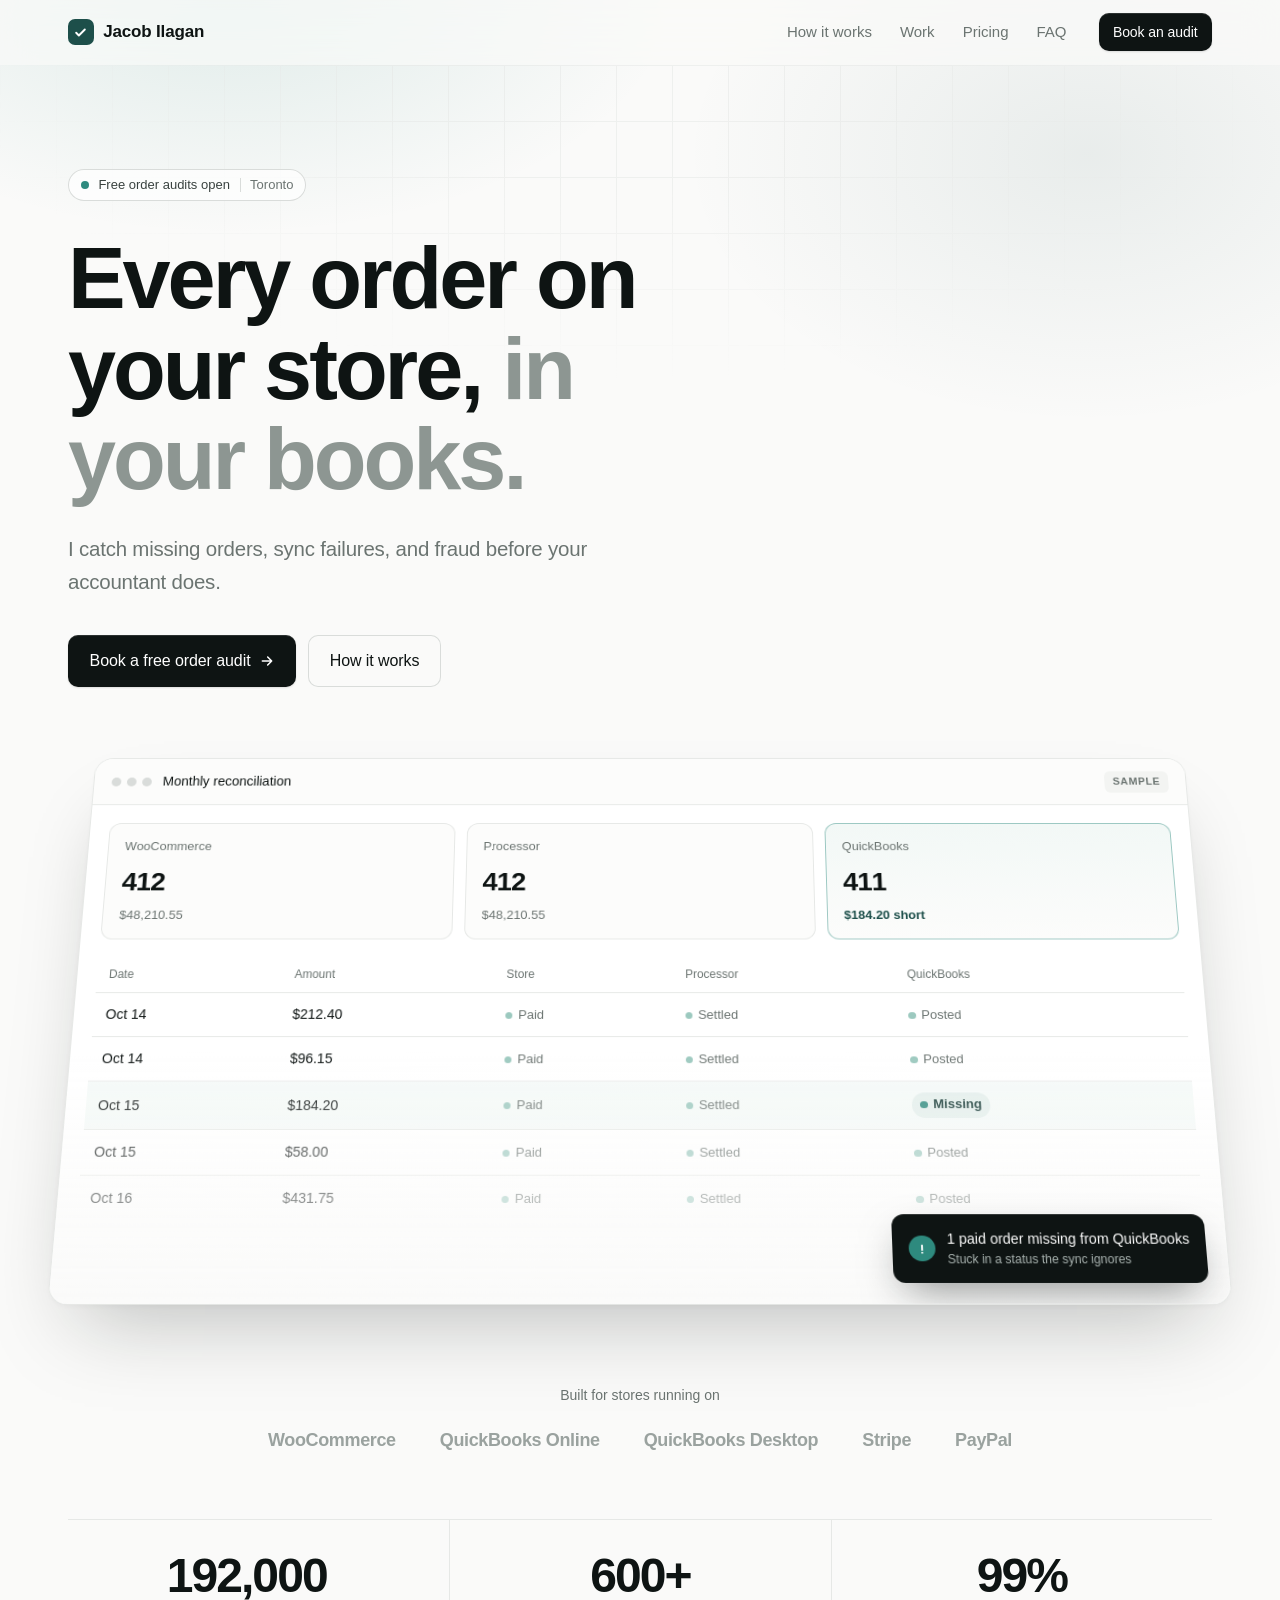
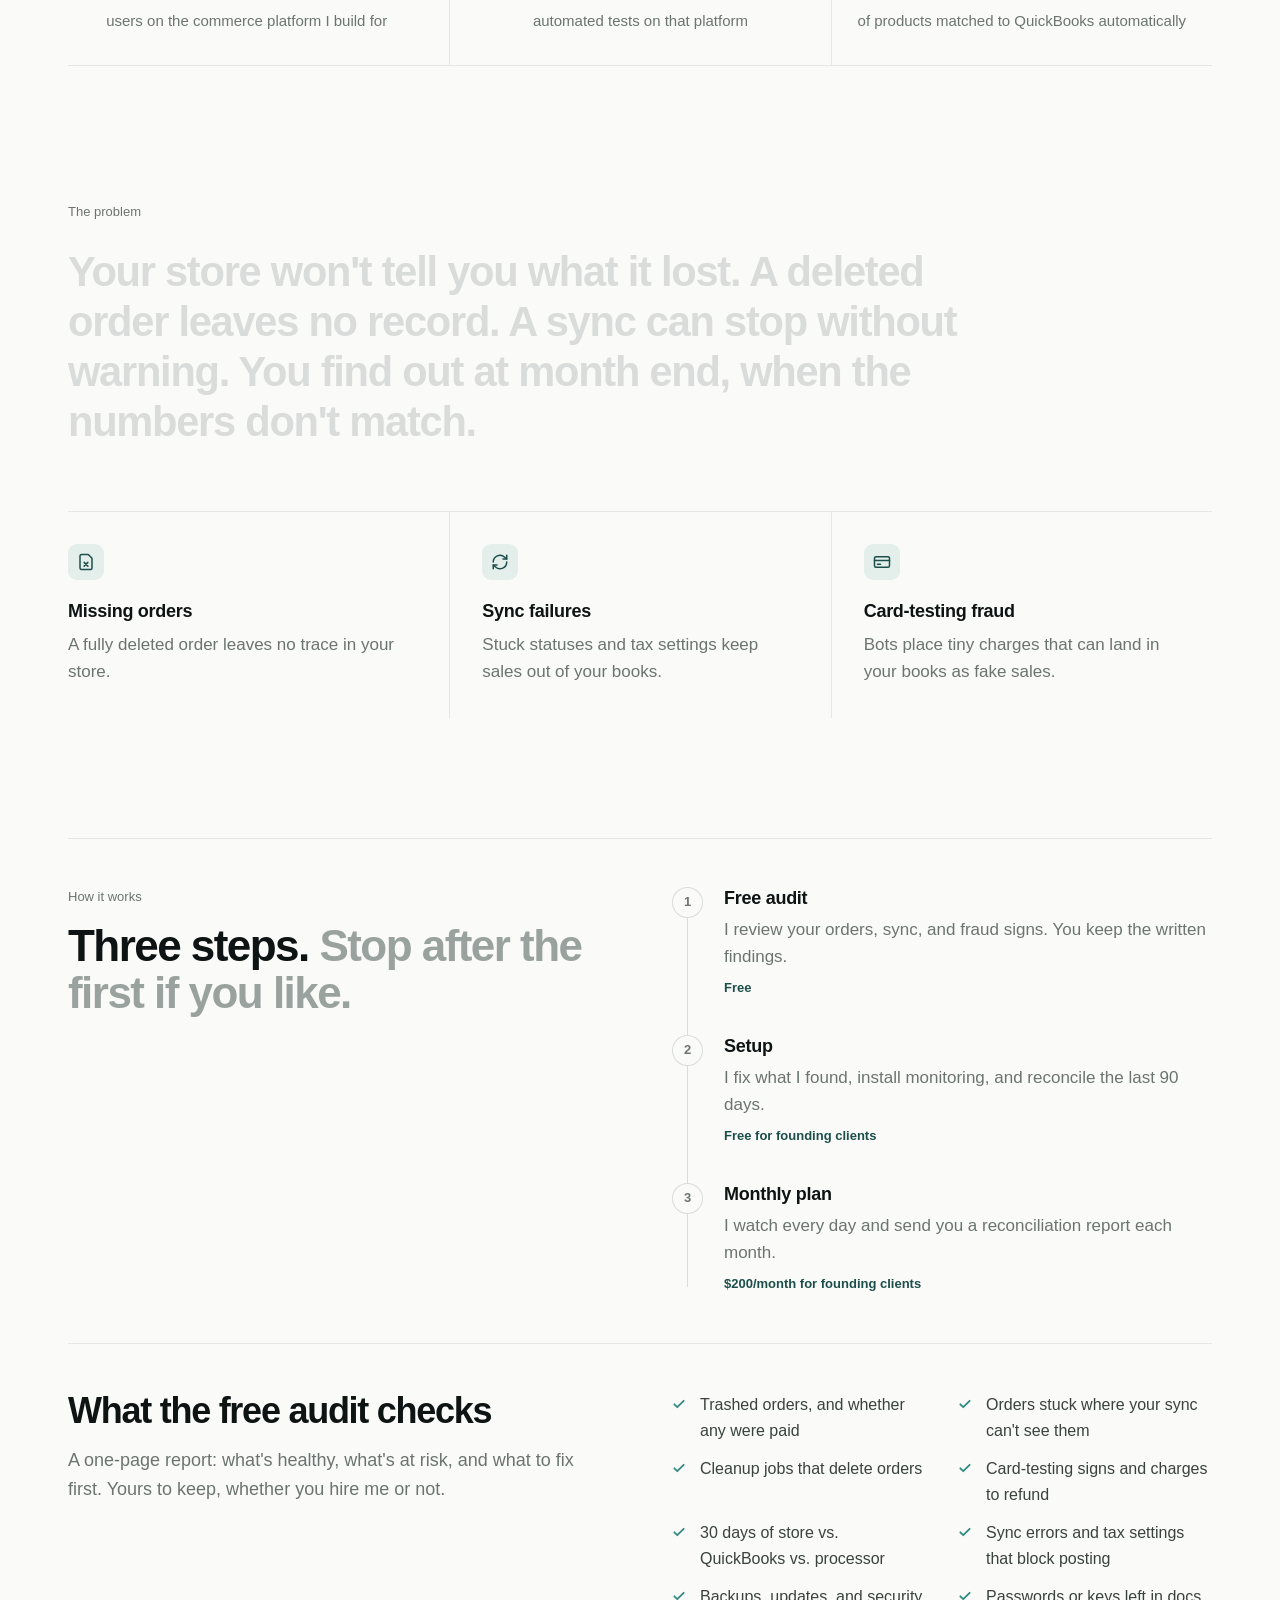
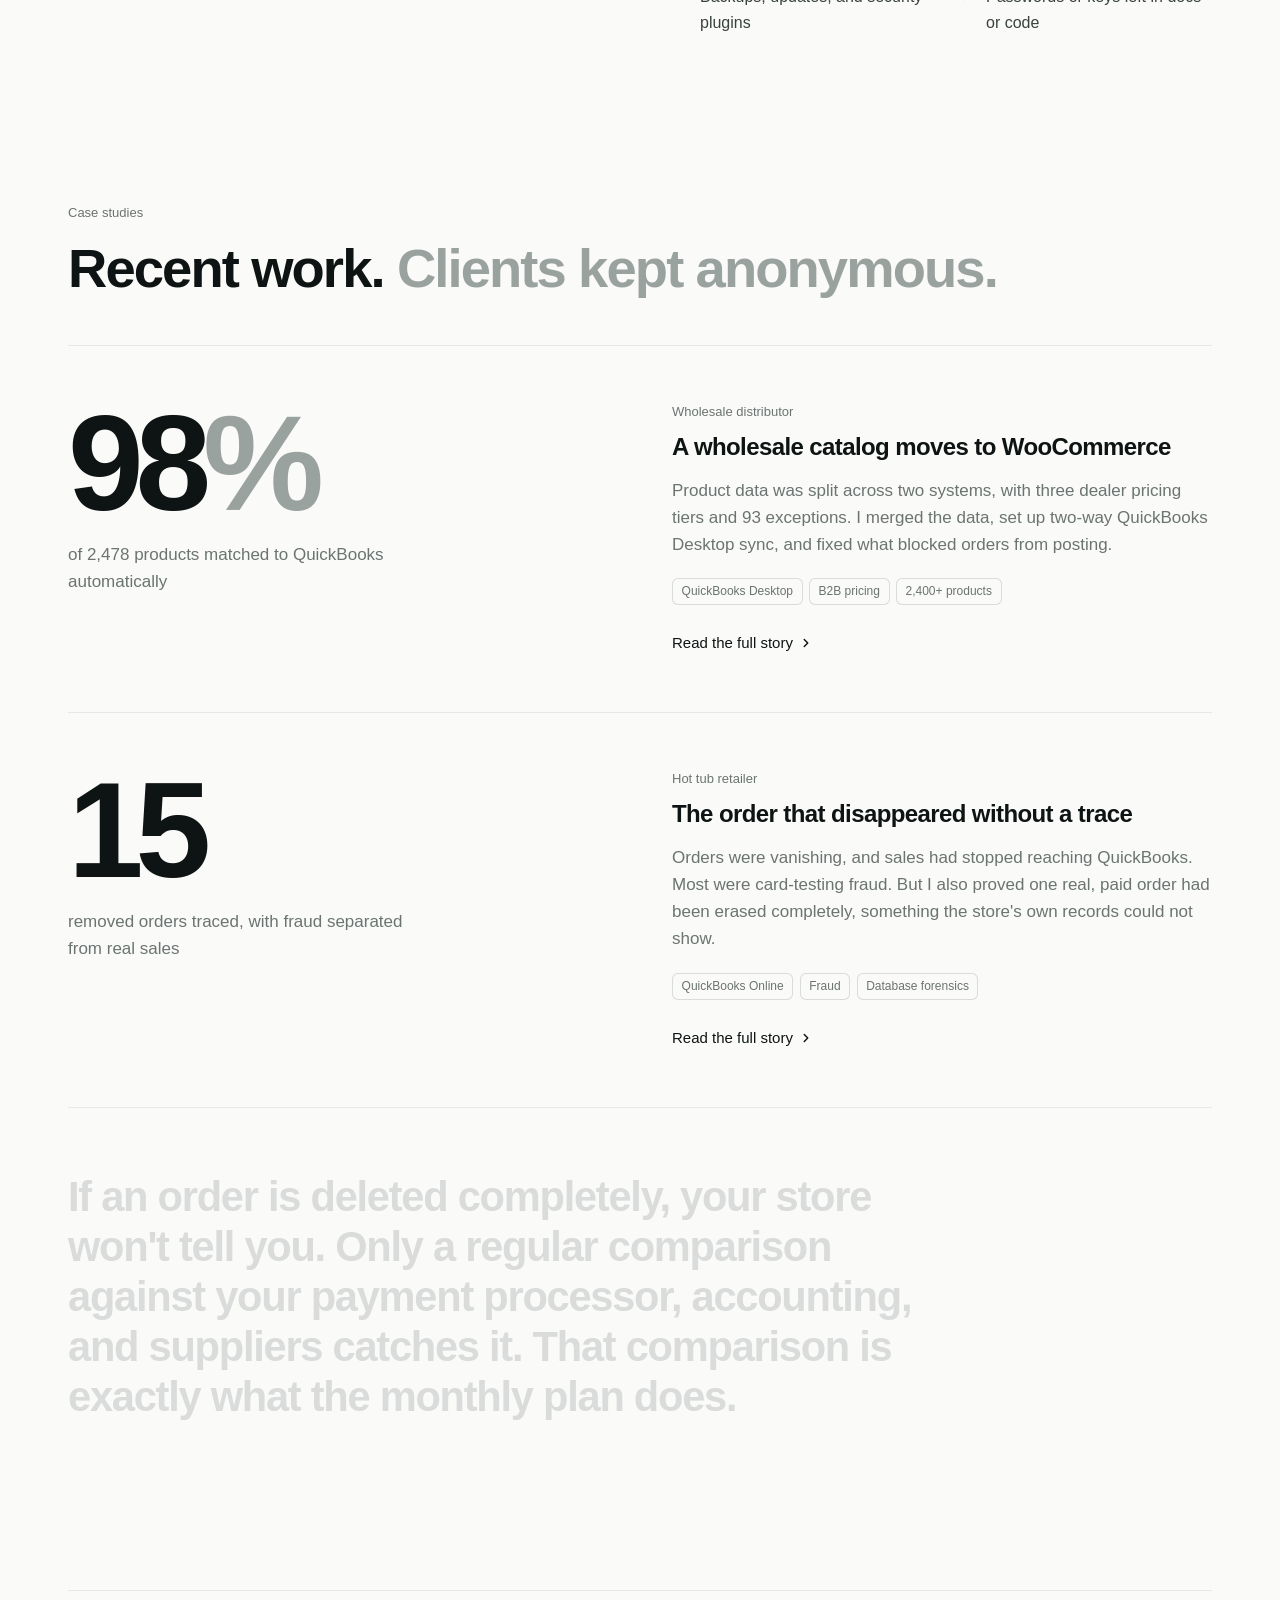
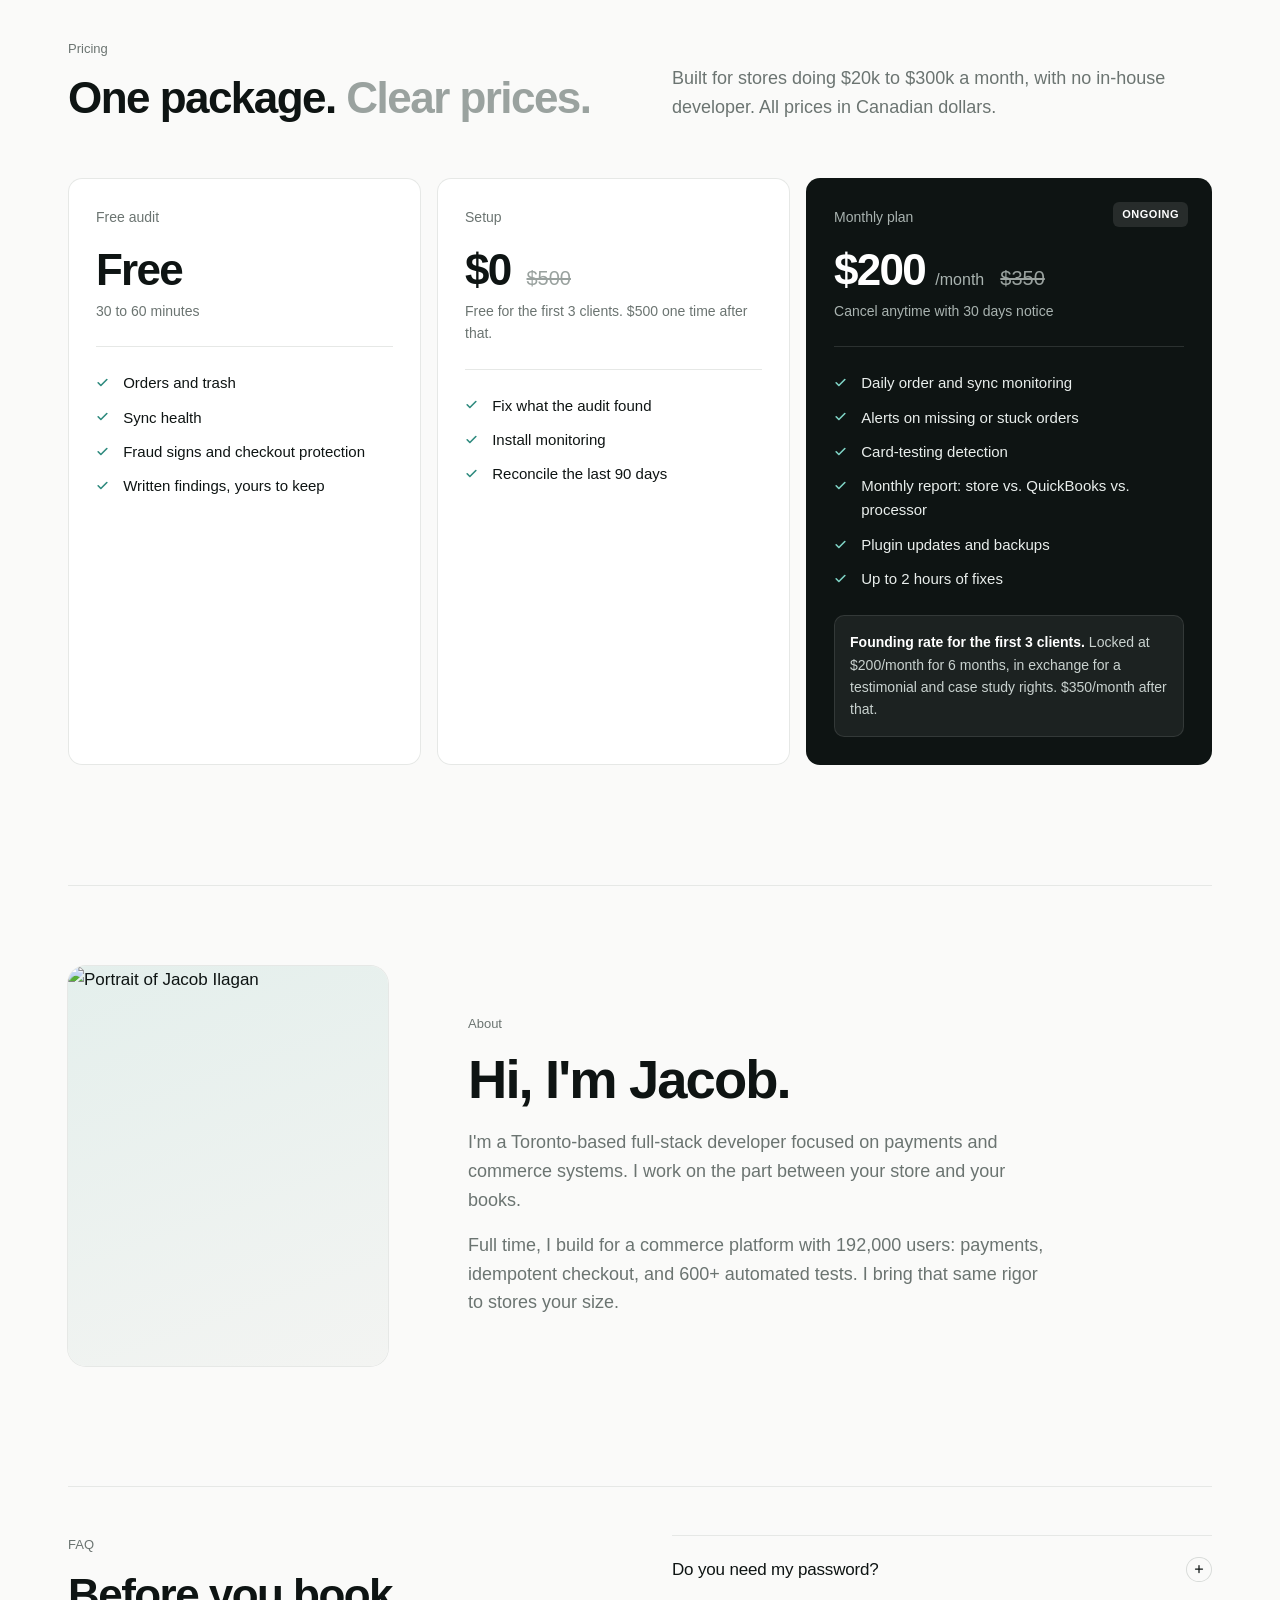
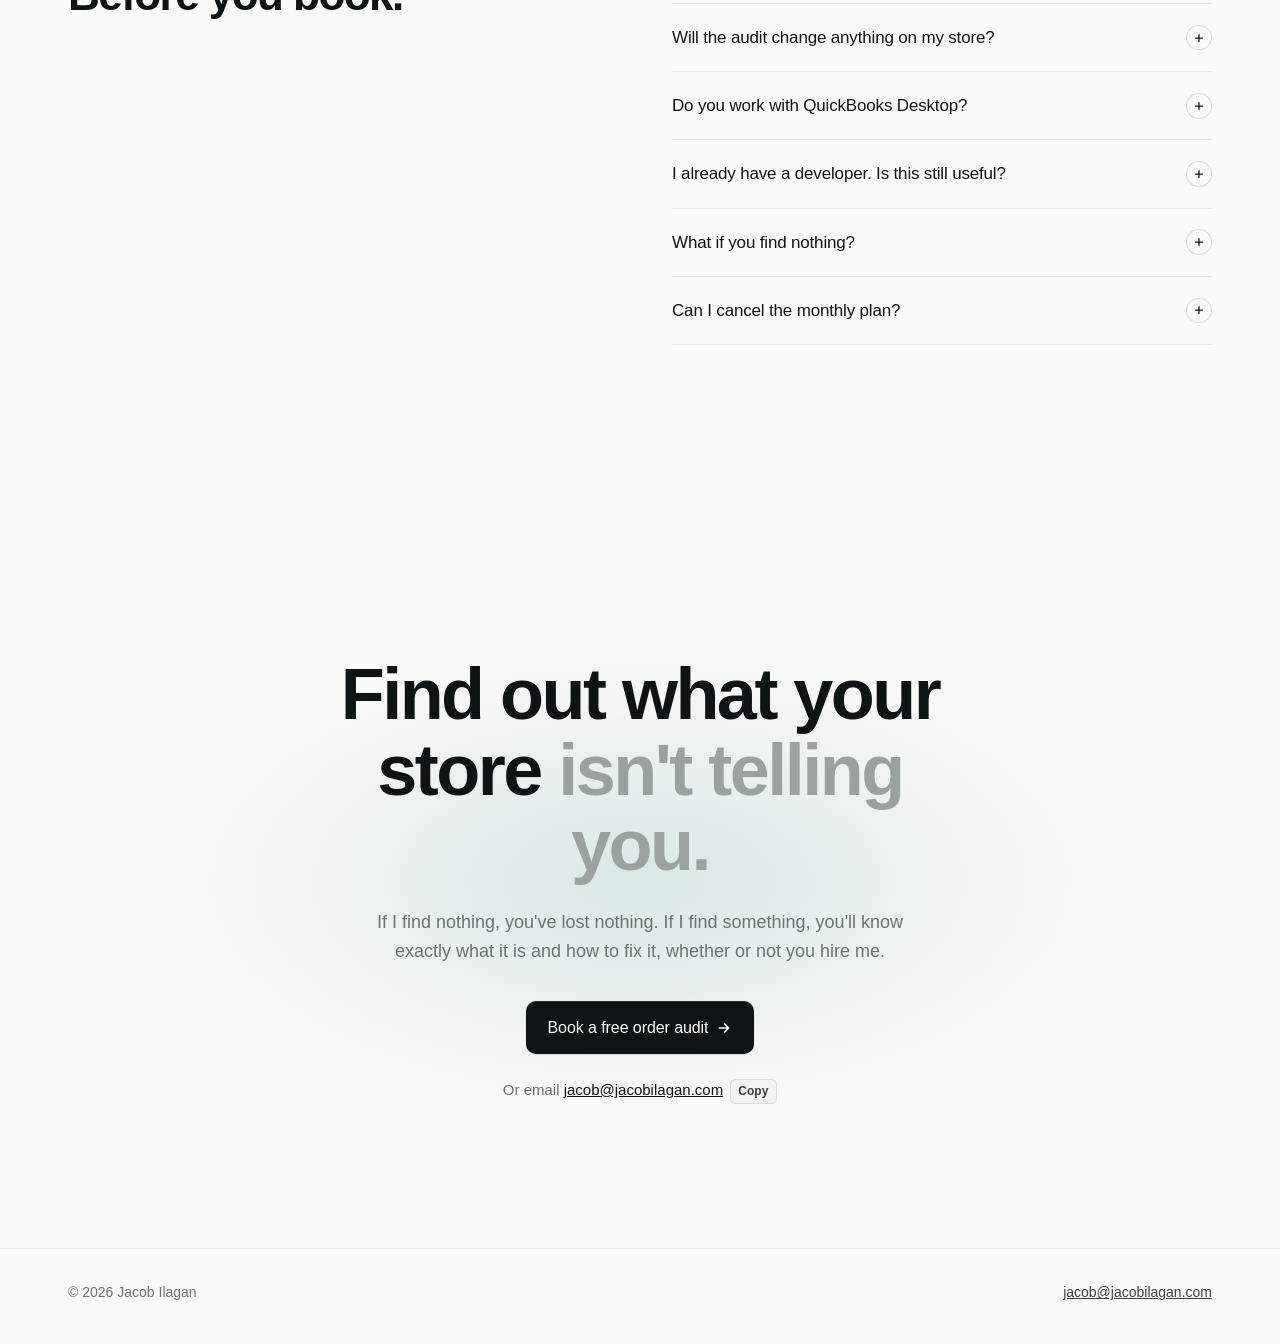
==== commit 611bf18a: "Lead setup and monthly prices with founding offer Co-Authored-By: Claude Opus 5.5 <noreply@anthropic" ====
--- a/public/index.html
+++ b/public/index.html
@@ -321,6 +321,7 @@
   .plan .name { font-size: .875rem; font-weight: 500; color: var(--muted); }
   .plan .price { margin-top: 1.25rem; font-size: 2.75rem; font-weight: 600; letter-spacing: -0.04em; line-height: 1; }
   .plan .price small { font-size: 1rem; font-weight: 500; letter-spacing: 0; color: var(--muted); }
+  .plan .price .was { font-size: 1.25rem; font-weight: 500; letter-spacing: 0; color: var(--faint); margin-left: .35rem; text-decoration-thickness: 2px; }
   .plan .note { margin-top: .5rem; font-size: .875rem; color: var(--muted); }
   .plan ul { list-style: none; margin: 1.5rem 0 0; padding: 1.5rem 0 0; border-top: 1px solid var(--line); display: grid; gap: .65rem; }
   .plan li { display: grid; grid-template-columns: 1.1rem 1fr; gap: .6rem; font-size: .9375rem; }
@@ -515,8 +516,8 @@
         </div>
         <ol class="steps reveal" id="steps" style="--d:.1s">
           <li class="step"><span class="n">1</span><h3>Free audit</h3><p>I review your orders, sync, and fraud signs. You keep the written findings.</p><div class="price">Free</div></li>
-          <li class="step"><span class="n">2</span><h3>Setup</h3><p>I fix what I found, install monitoring, and reconcile the last 90 days.</p><div class="price">$500 one time</div></li>
-          <li class="step"><span class="n">3</span><h3>Monthly plan</h3><p>I watch every day and send you a reconciliation report each month.</p><div class="price">$350/month</div></li>
+          <li class="step"><span class="n">2</span><h3>Setup</h3><p>I fix what I found, install monitoring, and reconcile the last 90 days.</p><div class="price">Free for founding clients</div></li>
+          <li class="step"><span class="n">3</span><h3>Monthly plan</h3><p>I watch every day and send you a reconciliation report each month.</p><div class="price">$200/month for founding clients</div></li>
         </ol>
       </div>
       <div class="split-row">
@@ -653,8 +654,8 @@
         </article>
         <article class="plan reveal" style="--d:.08s">
           <p class="name">Setup</p>
-          <p class="price">$500 <small>one time</small></p>
-          <p class="note">Waived for founding clients</p>
+          <p class="price">$0 <s class="was">$500</s></p>
+          <p class="note">Free for the first 3 clients. $500 one time after that.</p>
           <ul>
             <li><svg width="13" height="13" viewBox="0 0 24 24" fill="none" stroke="currentColor" stroke-width="3" stroke-linecap="round" stroke-linejoin="round" aria-hidden="true"><path d="M4 12.5l5 5L20 6.5"/></svg>Fix what the audit found</li>
             <li><svg width="13" height="13" viewBox="0 0 24 24" fill="none" stroke="currentColor" stroke-width="3" stroke-linecap="round" stroke-linejoin="round" aria-hidden="true"><path d="M4 12.5l5 5L20 6.5"/></svg>Install monitoring</li>
@@ -664,7 +665,7 @@
         <article class="plan featured reveal" style="--d:.16s">
           <span class="badge">Ongoing</span>
           <p class="name">Monthly plan</p>
-          <p class="price">$350 <small>/month</small></p>
+          <p class="price">$200 <small>/month</small> <s class="was">$350</s></p>
           <p class="note">Cancel anytime with 30 days notice</p>
           <ul>
             <li><svg width="13" height="13" viewBox="0 0 24 24" fill="none" stroke="currentColor" stroke-width="3" stroke-linecap="round" stroke-linejoin="round" aria-hidden="true"><path d="M4 12.5l5 5L20 6.5"/></svg>Daily order and sync monitoring</li>
@@ -674,7 +675,7 @@
             <li><svg width="13" height="13" viewBox="0 0 24 24" fill="none" stroke="currentColor" stroke-width="3" stroke-linecap="round" stroke-linejoin="round" aria-hidden="true"><path d="M4 12.5l5 5L20 6.5"/></svg>Plugin updates and backups</li>
             <li><svg width="13" height="13" viewBox="0 0 24 24" fill="none" stroke="currentColor" stroke-width="3" stroke-linecap="round" stroke-linejoin="round" aria-hidden="true"><path d="M4 12.5l5 5L20 6.5"/></svg>Up to 2 hours of fixes</li>
           </ul>
-          <p class="founding"><b>Founding rate: $200/month.</b> For the first 3 clients, locked for 6 months, in exchange for a testimonial and case study rights.</p>
+          <p class="founding"><b>Founding rate for the first 3 clients.</b> Locked at $200/month for 6 months, in exchange for a testimonial and case study rights. $350/month after that.</p>
         </article>
       </div>
     </div>
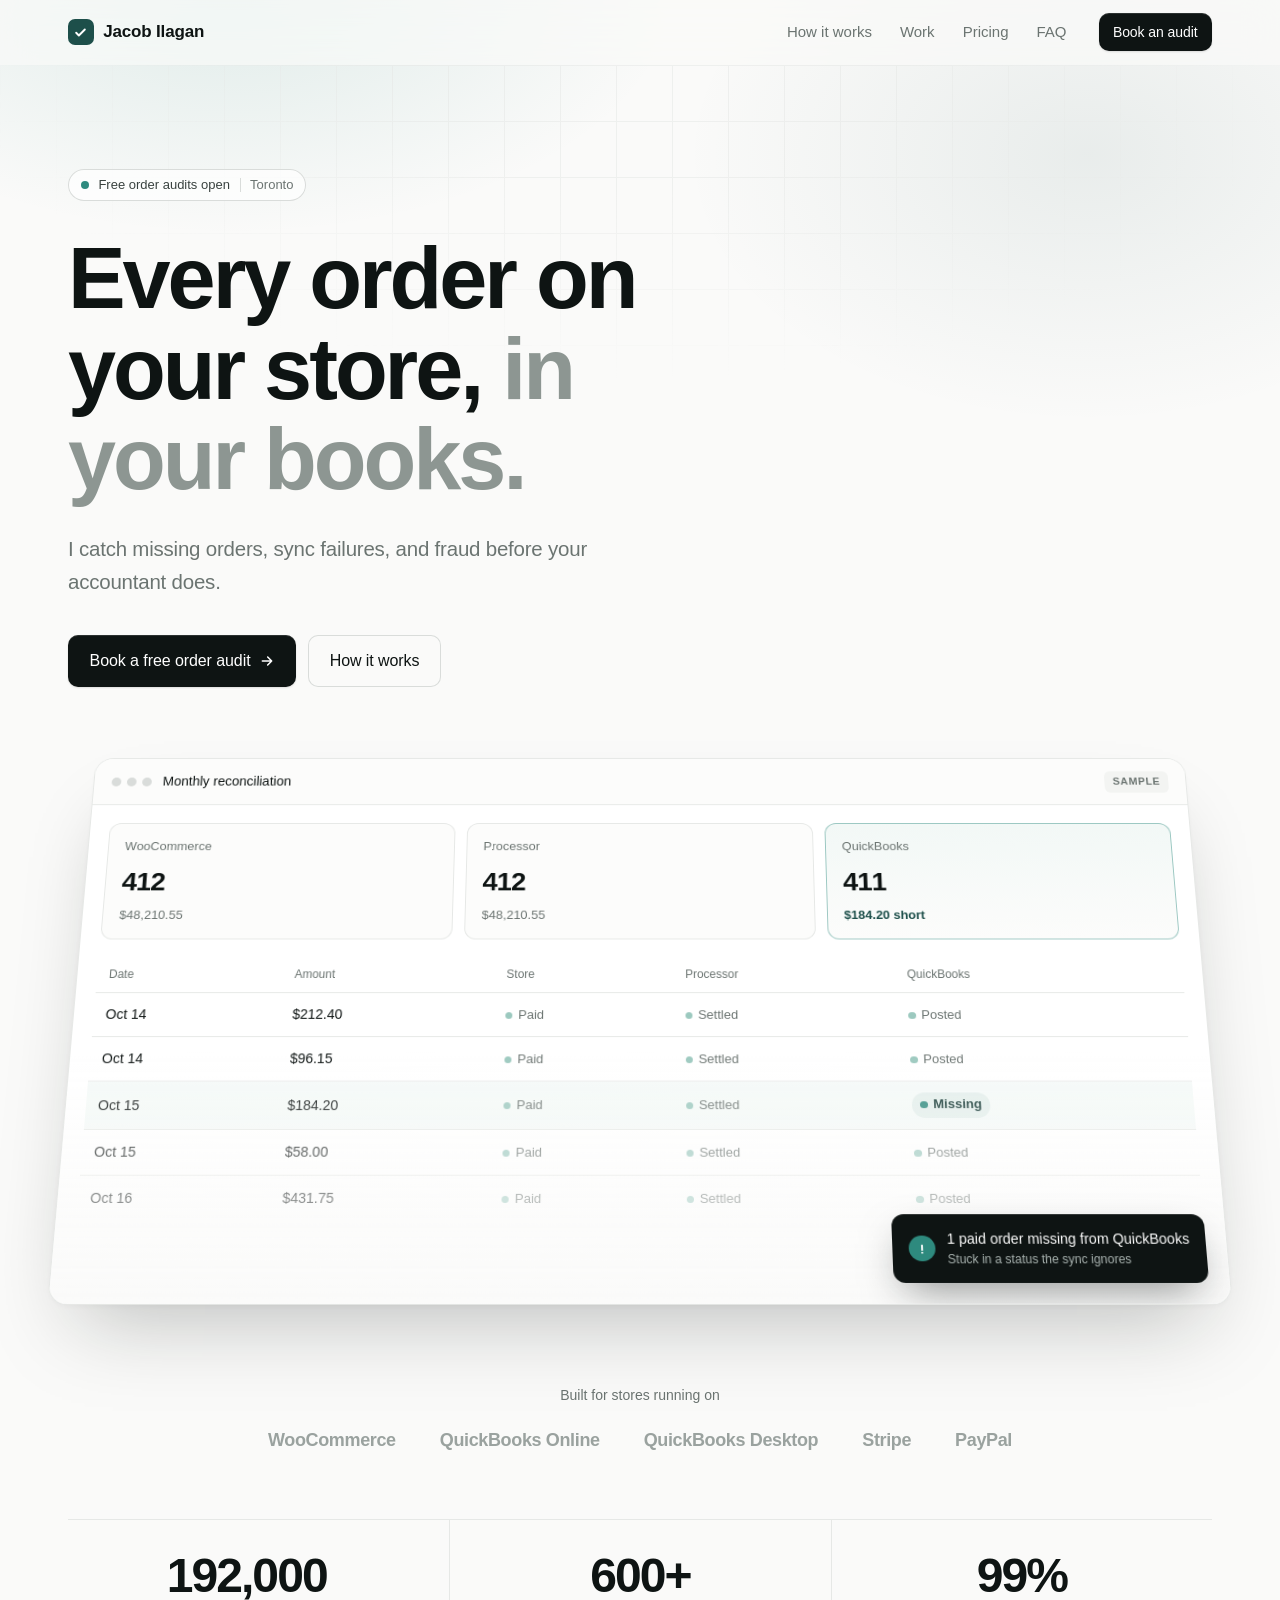
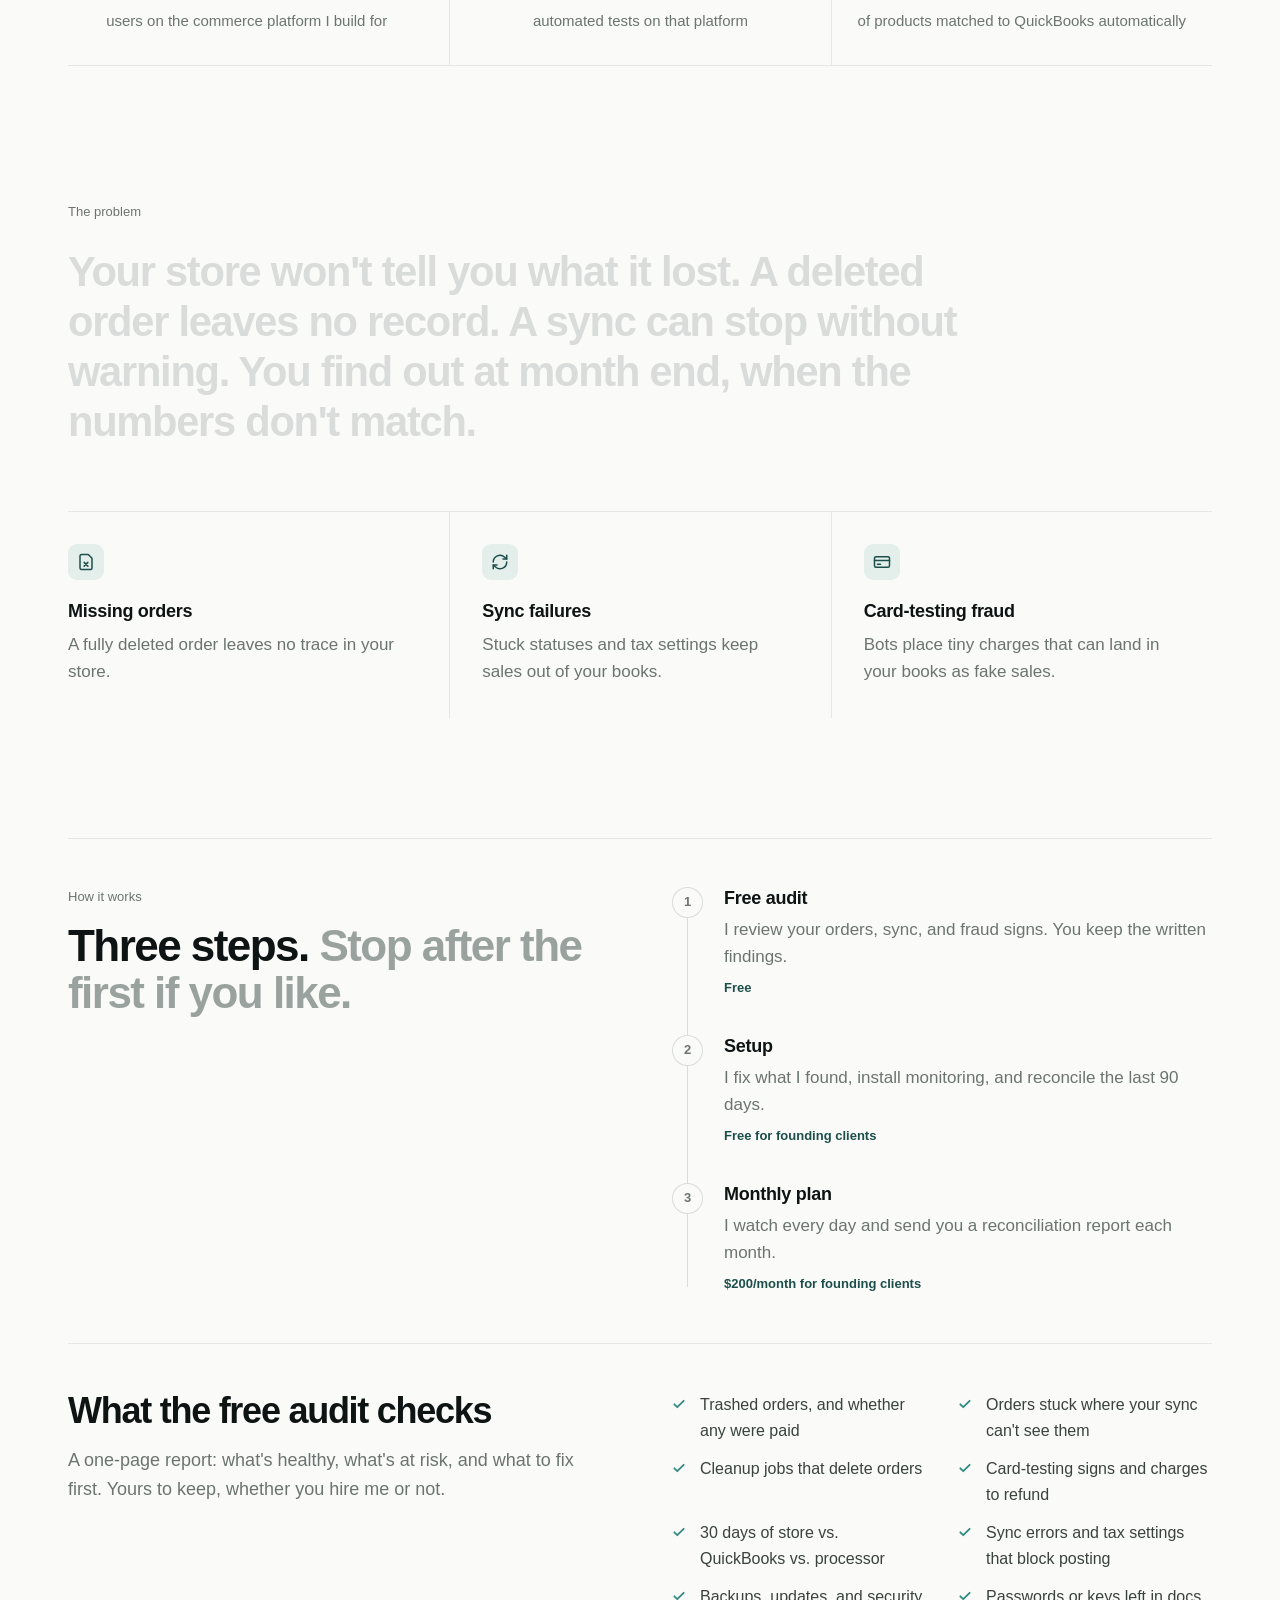
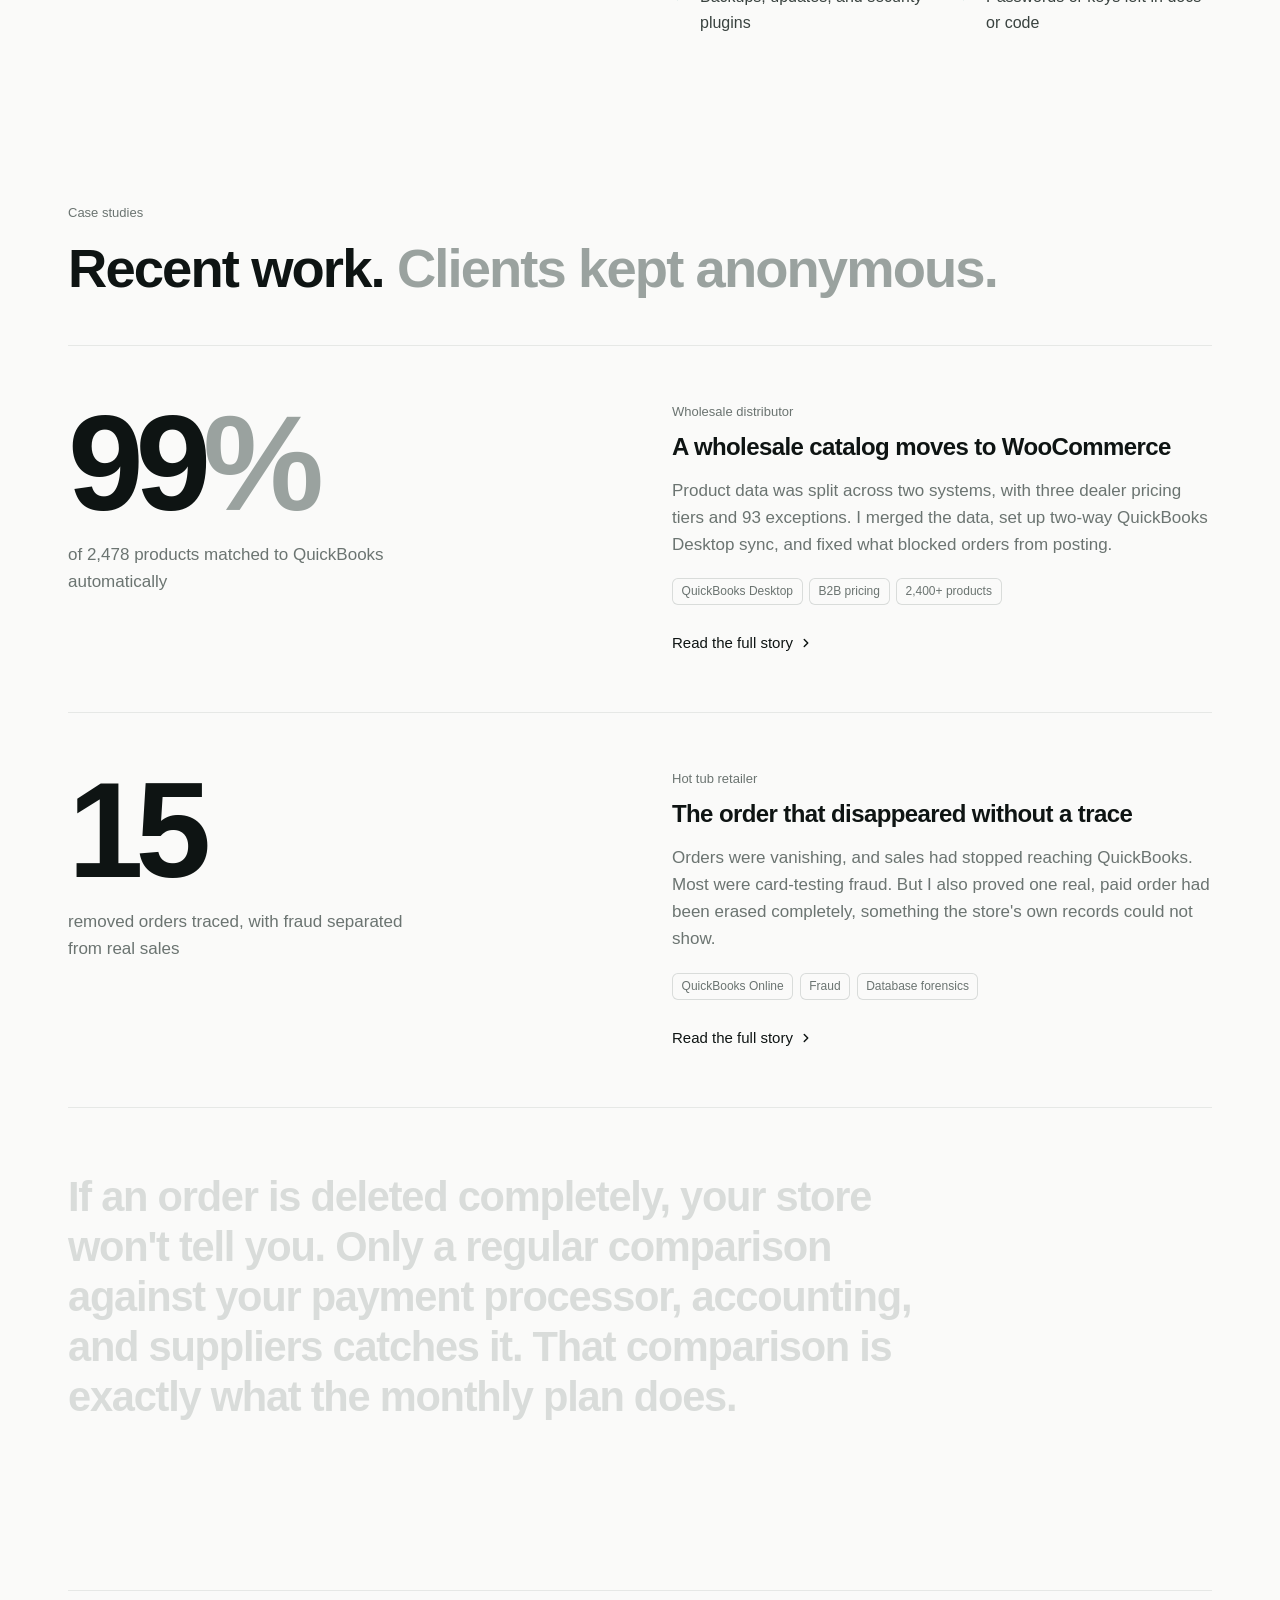
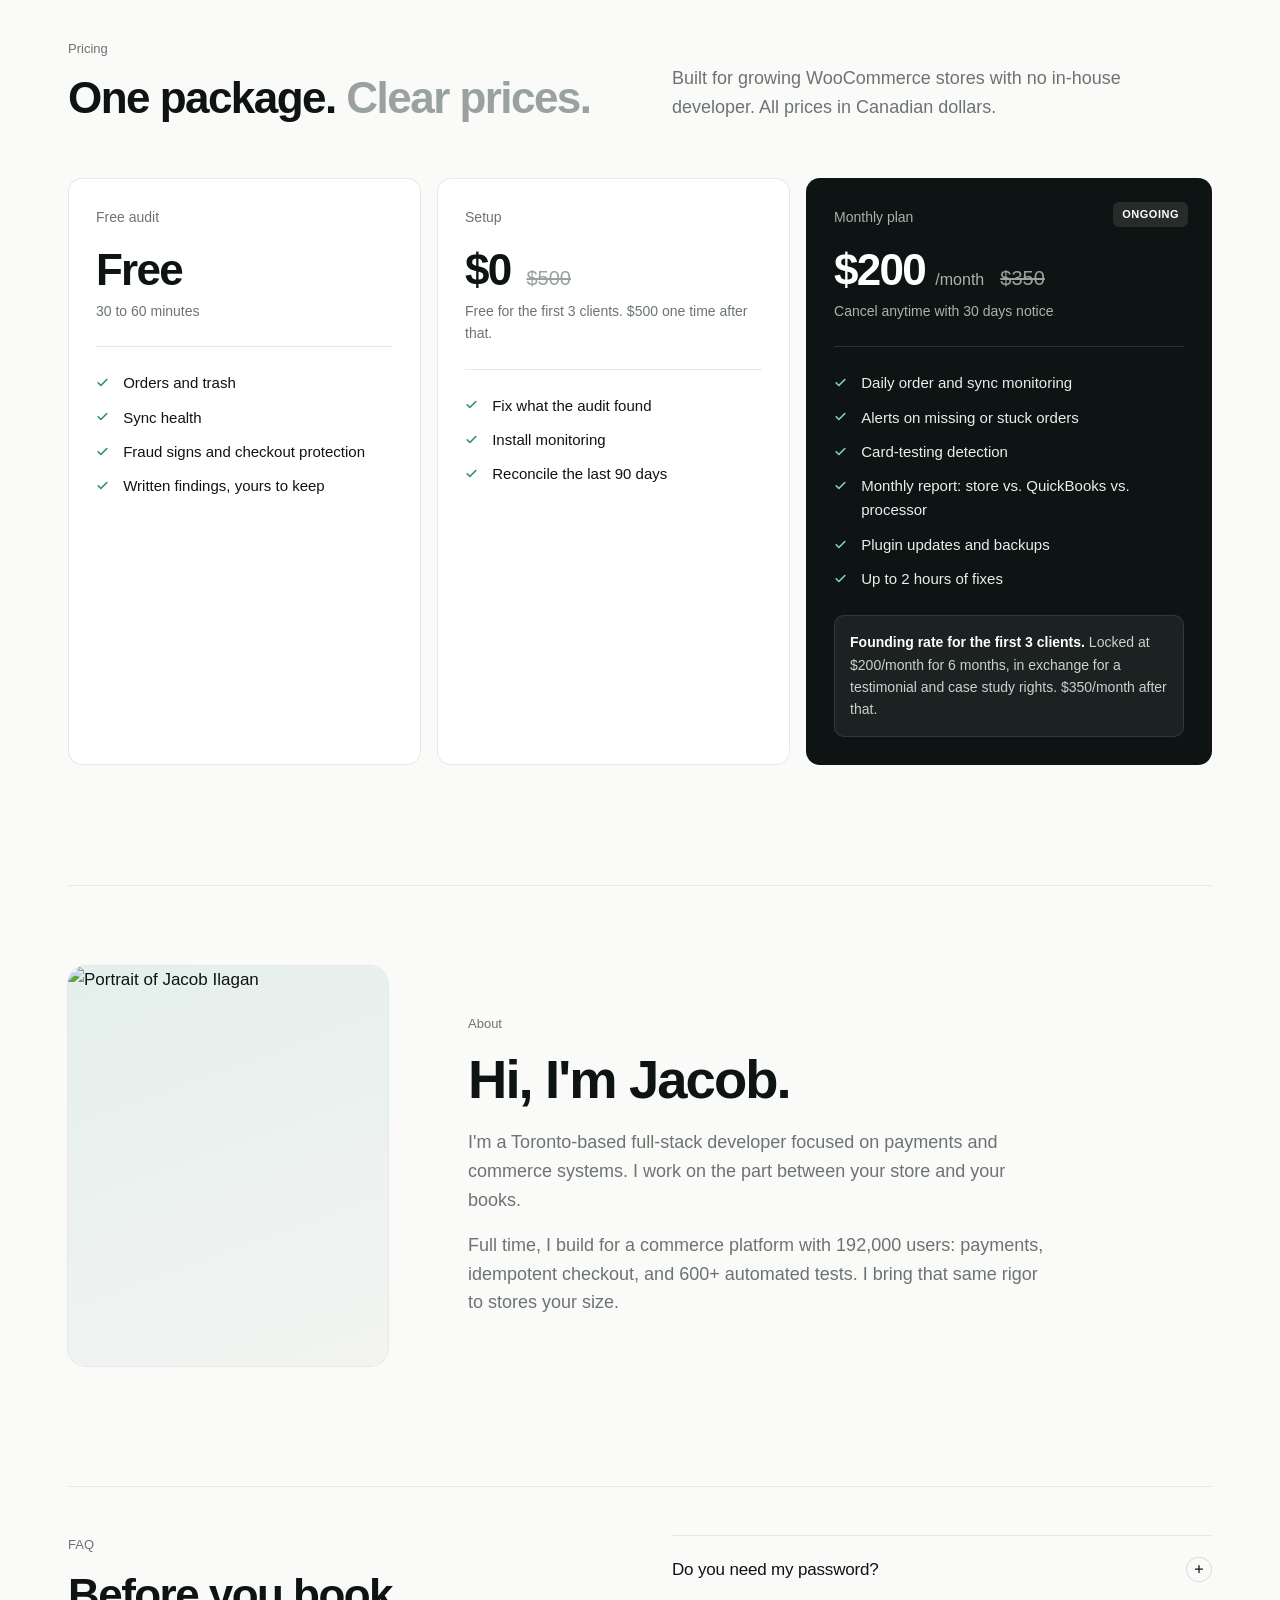
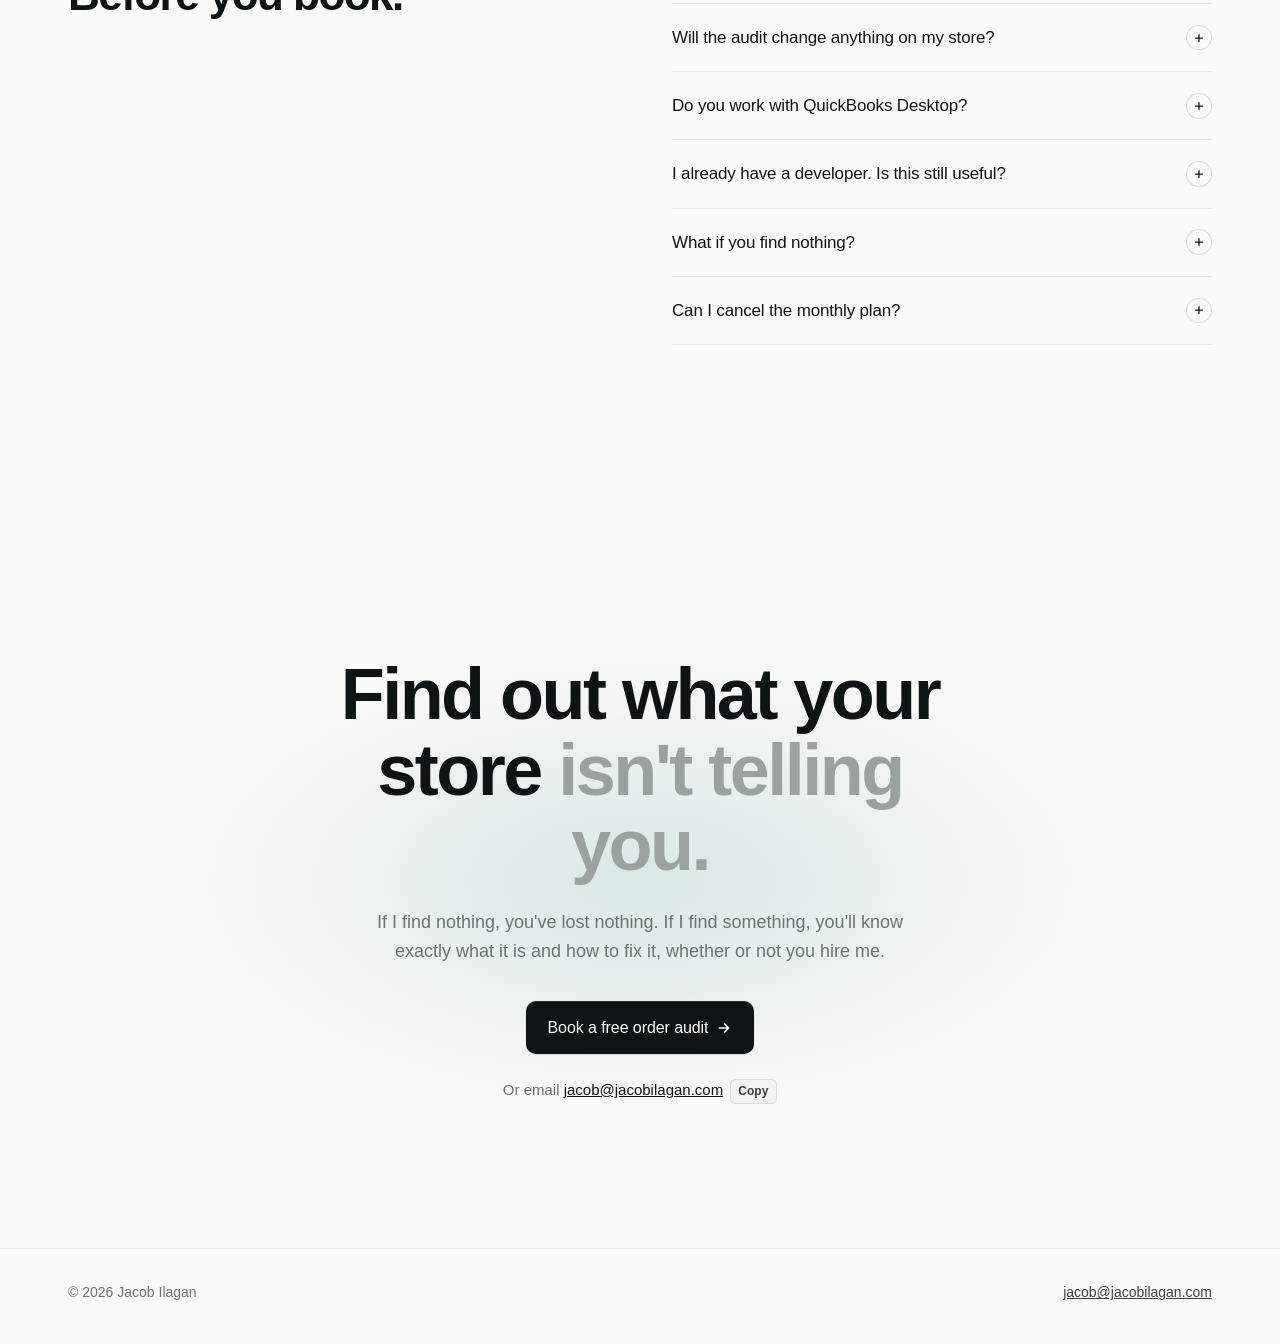
==== commit 70d2562c: "Remove public revenue range from pricing note Co-Authored-By: Claude Opus 5.5 <noreply@anthropic.com" ====
--- a/public/index.html
+++ b/public/index.html
@@ -637,7 +637,7 @@
           <p class="label" style="margin-bottom:1rem">Pricing</p>
           <h2 id="pricing-title">One package. <span class="dim">Clear prices.</span></h2>
         </div>
-        <p class="body reveal" style="--d:.1s;align-self:end">Built for stores doing $20k to $300k a month, with no in-house developer. All prices in Canadian dollars.</p>
+        <p class="body reveal" style="--d:.1s;align-self:end">Built for growing WooCommerce stores with no in-house developer. All prices in Canadian dollars.</p>
       </div>
 
       <div class="plans">
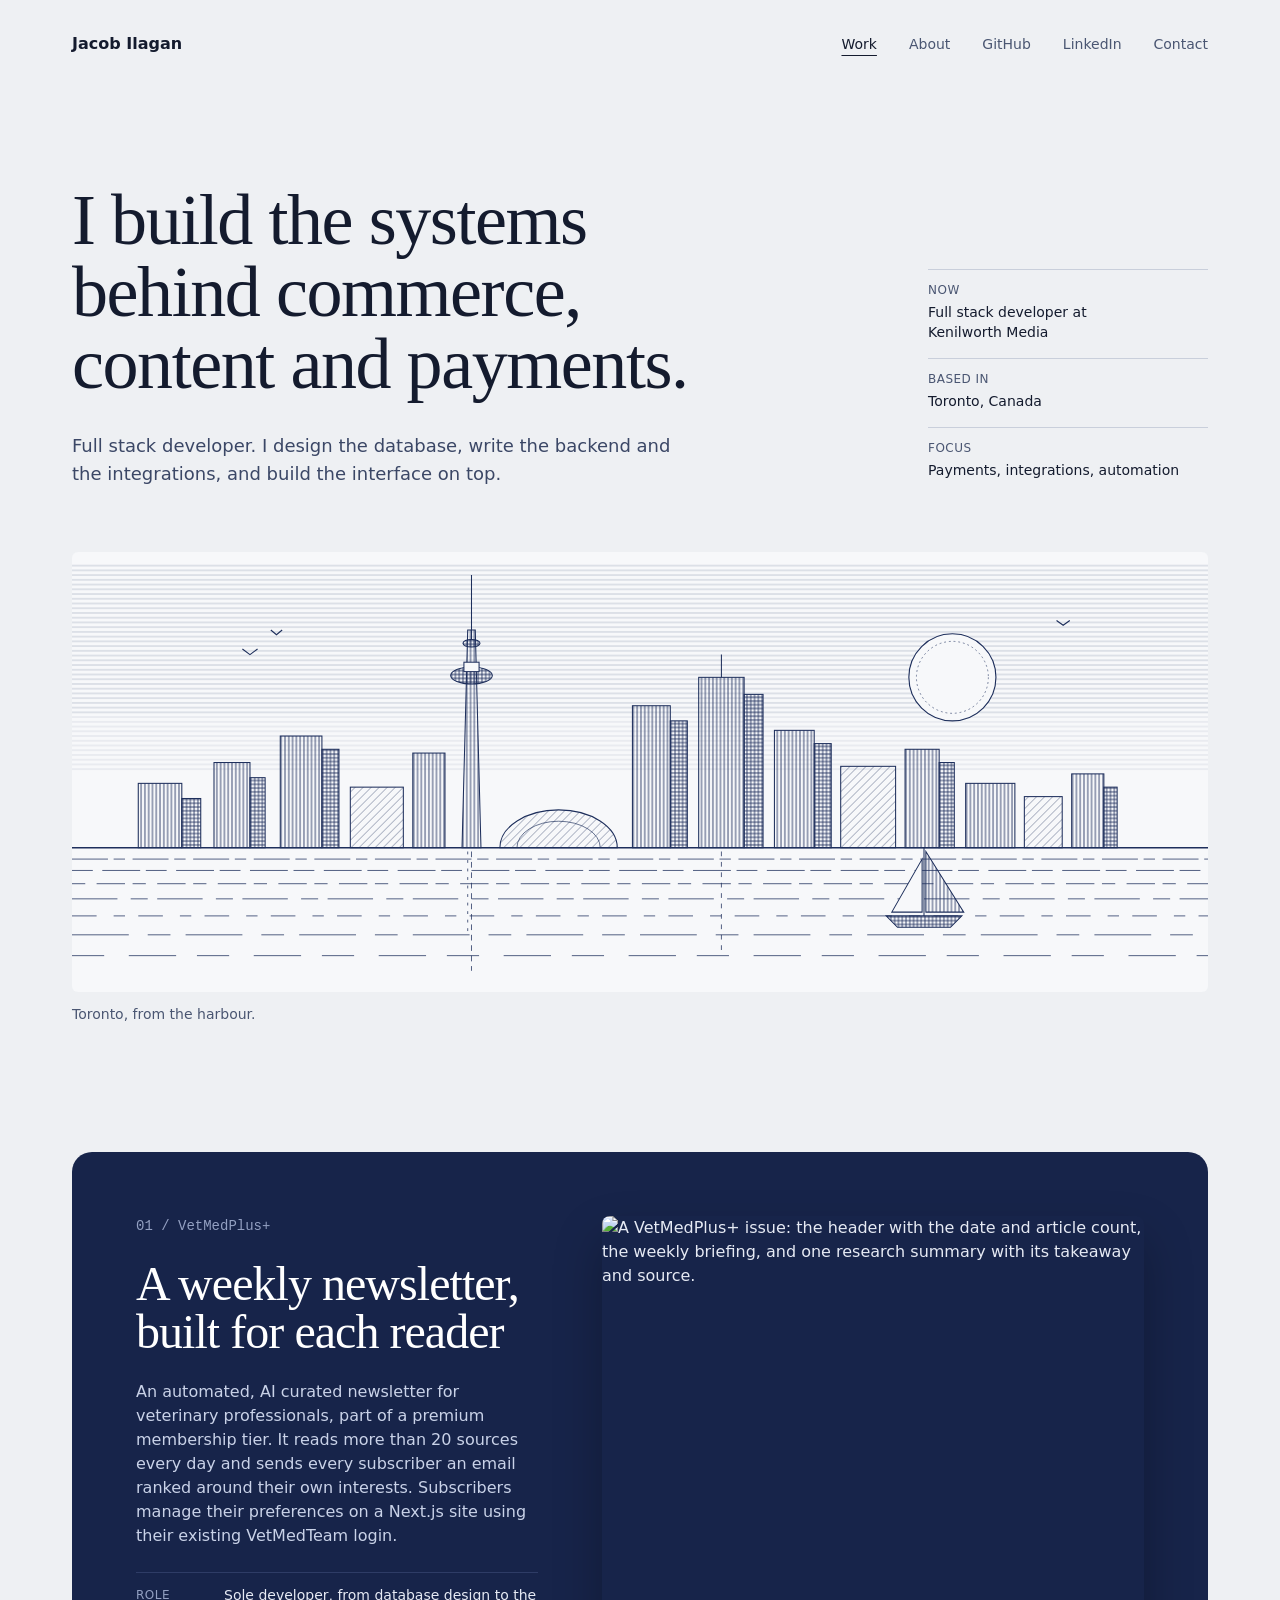
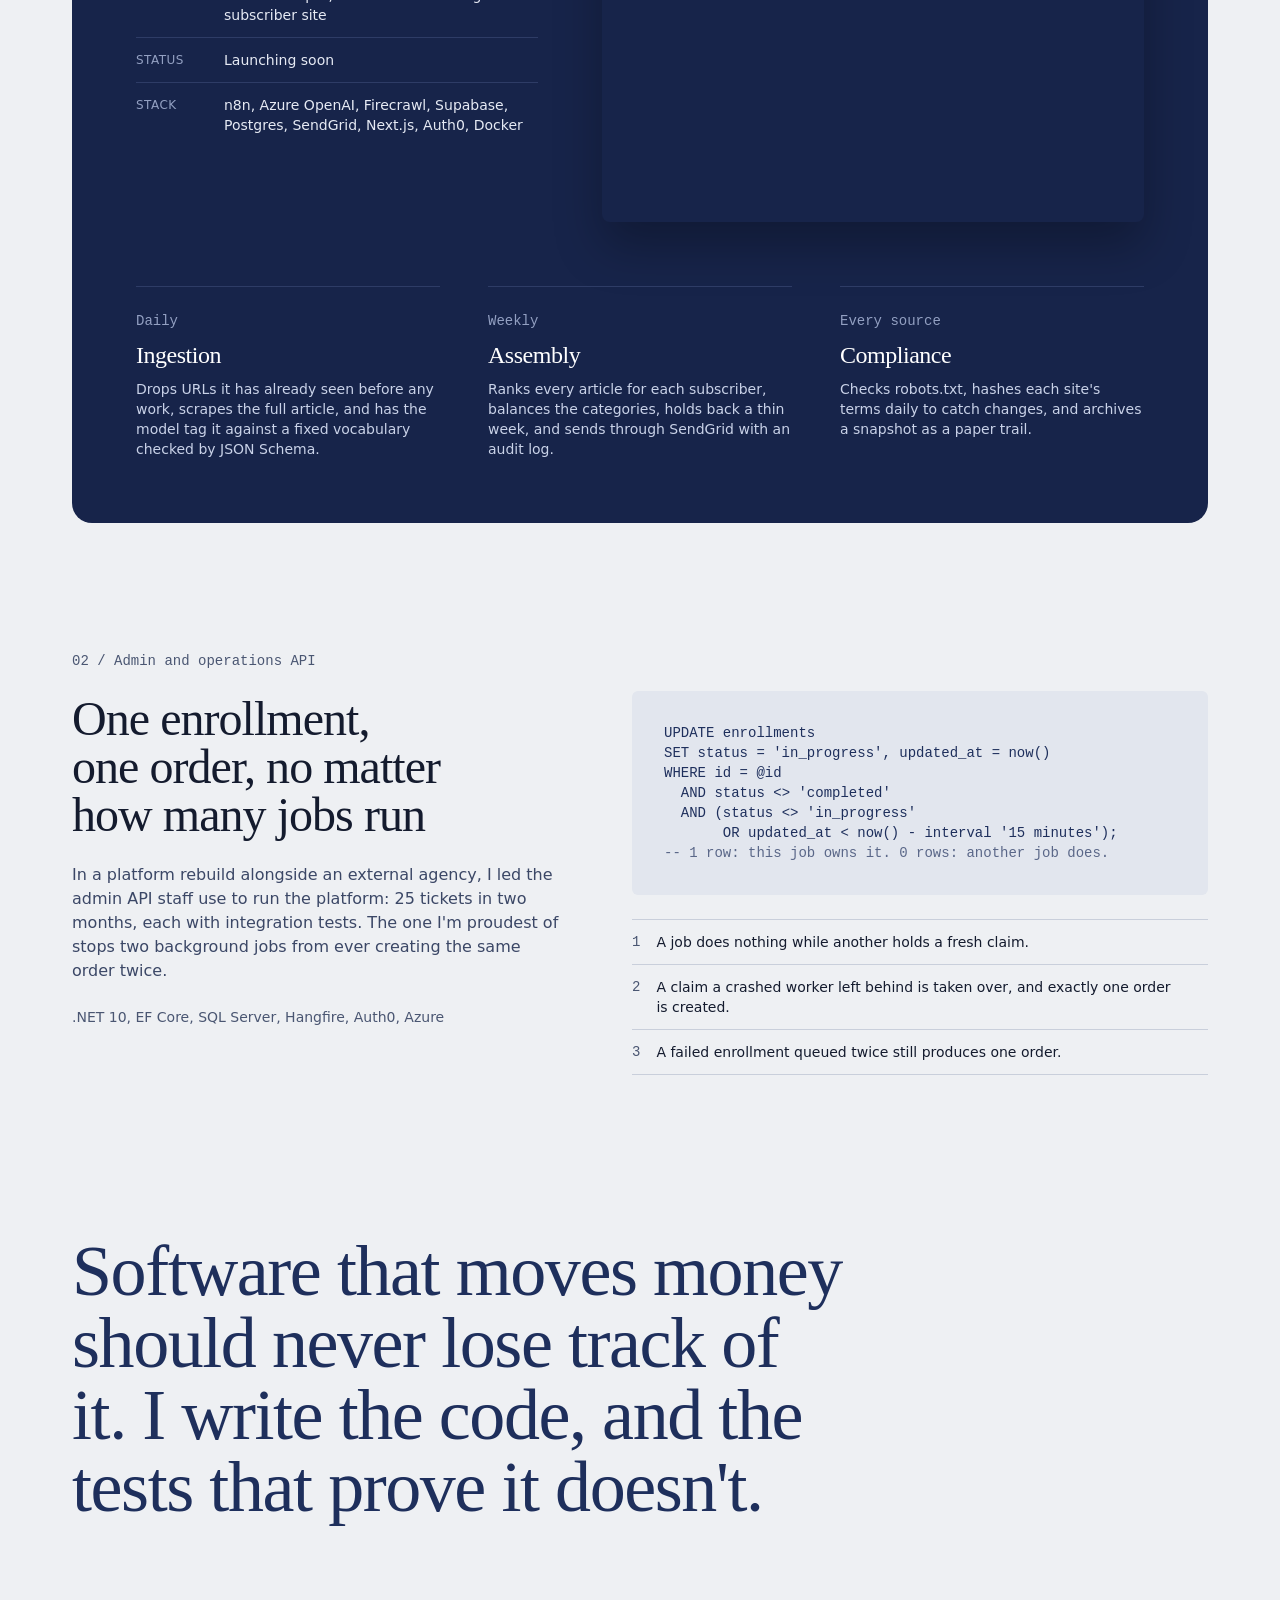
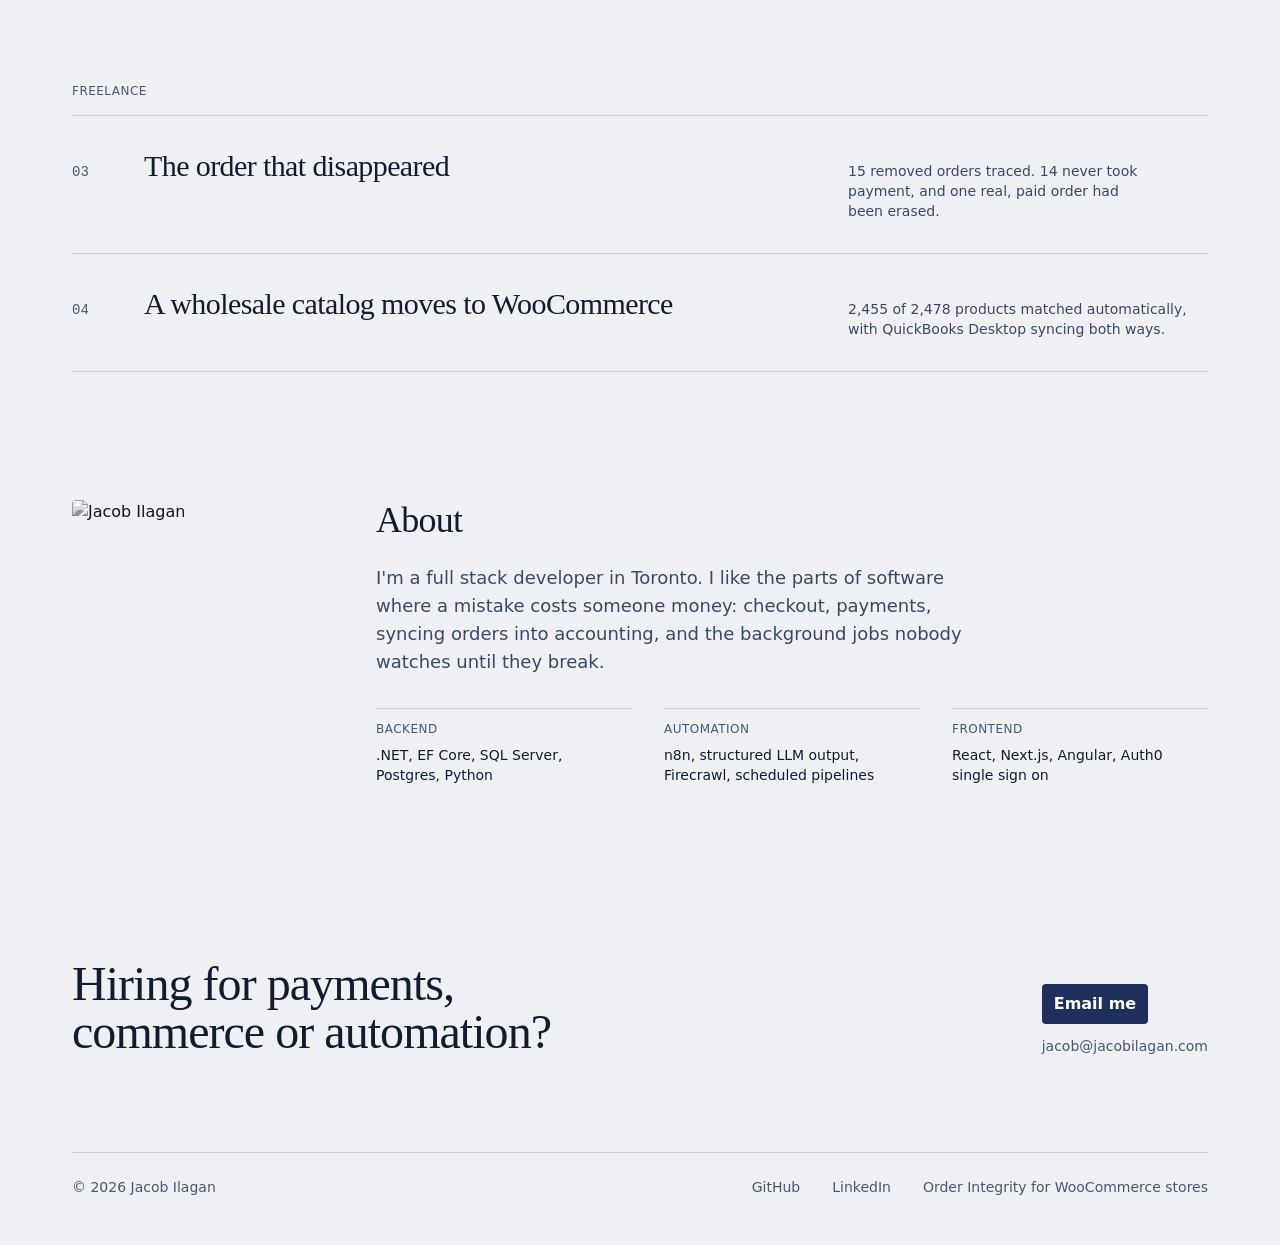
==== commit 147f9727: "Make jacobilagan.com a personal portfolio, move business page The home page is now a portfolio: VetM" ====
--- a/public/index.html
+++ b/public/index.html
@@ -3,879 +3,400 @@
 <head>
 <meta charset="utf-8">
 <meta name="viewport" content="width=device-width, initial-scale=1">
-<title>Order Integrity for WooCommerce and QuickBooks | Jacob Ilagan</title>
-<meta name="description" content="I monitor your WooCommerce store and its QuickBooks sync so missing orders, fraud, and sync failures get caught in hours, not months later. Start with a free order audit.">
+<title>Jacob Ilagan, full stack developer in Toronto</title>
+<meta name="description" content="Full stack developer in Toronto building payments, integrations and automation. Case studies on an AI curated newsletter, safe background job retries, and order forensics.">
 <link rel="canonical" href="https://jacobilagan.com/">
-<meta name="theme-color" content="#fafaf9">
+<meta name="theme-color" content="#EEF0F3">
 
 <meta property="og:type" content="website">
 <meta property="og:url" content="https://jacobilagan.com/">
 <meta property="og:site_name" content="Jacob Ilagan">
-<meta property="og:title" content="Every order on your store, in your books. Nothing lost, nothing faked.">
-<meta property="og:description" content="WooCommerce and QuickBooks order monitoring for growing stores. Missing orders, sync failures, and card-testing fraud caught in hours. Start with a free order audit.">
-<meta property="og:image" content="https://jacobilagan.com/og-image.png">
-<meta property="og:image:width" content="1200">
-<meta property="og:image:height" content="630">
-<meta property="og:image:alt" content="Every order on your store, in your books. WooCommerce and QuickBooks order integrity by Jacob Ilagan.">
+<meta property="og:title" content="Jacob Ilagan, full stack developer">
+<meta property="og:description" content="I build the systems behind commerce, content and payments.">
 <meta property="og:locale" content="en_CA">
-<meta name="twitter:card" content="summary_large_image">
-<meta name="twitter:title" content="Every order on your store, in your books. Nothing lost, nothing faked.">
-<meta name="twitter:description" content="WooCommerce and QuickBooks order monitoring for growing stores. Start with a free order audit.">
-<meta name="twitter:image" content="https://jacobilagan.com/og-image.png">
-
-<link rel="icon" href="data:image/svg+xml,%3Csvg xmlns='http://www.w3.org/2000/svg' viewBox='0 0 32 32'%3E%3Crect width='32' height='32' rx='8' fill='%231d4f4a'/%3E%3Cpath d='M9 16.5l4.5 4.5L23 11.5' fill='none' stroke='%23fff' stroke-width='3' stroke-linecap='round' stroke-linejoin='round'/%3E%3C/svg%3E">
-
-<script>document.documentElement.classList.add('js')</script>
+<meta name="twitter:card" content="summary">
+
+<link rel="icon" href="data:image/svg+xml,%3Csvg xmlns='http://www.w3.org/2000/svg' viewBox='0 0 32 32'%3E%3Crect width='32' height='32' rx='6' fill='%231E2F5C'/%3E%3Cpath d='M19 8v11.5a4.5 4.5 0 0 1-9 0' fill='none' stroke='%23fff' stroke-width='3' stroke-linecap='round'/%3E%3C/svg%3E">
+<link rel="preload" href="/fonts/newsreader-400.woff2" as="font" type="font/woff2" crossorigin>
+<link rel="preload" href="/fonts/plex-sans-400.woff2" as="font" type="font/woff2" crossorigin>
 
 <style>
+  @font-face { font-family: "Newsreader"; src: url("/fonts/newsreader-400.woff2") format("woff2"); font-weight: 400; font-display: swap; }
+  @font-face { font-family: "Newsreader"; src: url("/fonts/newsreader-500.woff2") format("woff2"); font-weight: 500; font-display: swap; }
+  @font-face { font-family: "IBM Plex Sans"; src: url("/fonts/plex-sans-400.woff2") format("woff2"); font-weight: 400; font-display: swap; }
+  @font-face { font-family: "IBM Plex Sans"; src: url("/fonts/plex-sans-500.woff2") format("woff2"); font-weight: 500; font-display: swap; }
+  @font-face { font-family: "IBM Plex Sans"; src: url("/fonts/plex-sans-600.woff2") format("woff2"); font-weight: 600; font-display: swap; }
+  @font-face { font-family: "IBM Plex Mono"; src: url("/fonts/plex-mono-400.woff2") format("woff2"); font-weight: 400; font-display: swap; }
+
   :root {
-    --ink: #0e1413;
-    --ink-2: #39423f;
-    --muted: #6b7471;
-    --faint: #9aa29f;
-    --line: #e6e8e6;
-    --line-2: #d9dcda;
-    --bg: #fafaf9;
-    --card: #ffffff;
-    --soft: #f3f4f2;
-    --accent: #1d4f4a;
-    --accent-dark: #123632;
-    --accent-bright: #2e8a7e;
-    --accent-soft: #e4efec;
-    --on-accent: #ffffff;
-    --radius: 14px;
-    --wrap: 74rem;
-    --sans: -apple-system, BlinkMacSystemFont, "SF Pro Display", "Segoe UI Variable Display", "Segoe UI", Roboto, "Helvetica Neue", Arial, sans-serif;
-    --mono: ui-monospace, "SF Mono", Menlo, Consolas, monospace;
+    --ground: #EEF0F3;
+    --paper: #F7F8FA;
+    --ink: #141B2E;
+    --ink-2: #3B4766;
+    --muted: #4A5672;
+    --rule: #C9CFDB;
+    --navy: #1E2F5C;
+    --panel: #17244A;
+    --panel-rule: #2E3C66;
+    --panel-text: #C9D2E8;
+    --panel-muted: #93A0C2;
+    --code-bg: #E2E6EE;
+    --serif: "Newsreader", Georgia, serif;
+    --sans: "IBM Plex Sans", system-ui, sans-serif;
+    --mono: "IBM Plex Mono", ui-monospace, Menlo, monospace;
     --ease: cubic-bezier(0.22, 1, 0.36, 1);
+    --wrap: 1200px;
     color-scheme: light;
   }
 
   *, *::before, *::after { box-sizing: border-box; }
   html { -webkit-text-size-adjust: 100%; scroll-behavior: smooth; }
-  body {
-    margin: 0; background: var(--bg); color: var(--ink);
-    font-family: var(--sans); font-size: 1.0625rem; line-height: 1.6;
-    -webkit-font-smoothing: antialiased; text-rendering: optimizeLegibility;
-    overflow-x: hidden;
+  body { margin: 0; background: var(--ground); color: var(--ink); font-family: var(--sans); font-size: 16px; line-height: 24px; -webkit-font-smoothing: antialiased; }
+  img, svg { display: block; max-width: 100%; }
+  a { color: var(--navy); }
+  a:hover { color: var(--muted); }
+  :focus-visible { outline: 2px solid currentColor; outline-offset: 3px; border-radius: 2px; }
+  p, h1, h2, h3, dl, dd, figure, ol { margin: 0; }
+
+  .skip { position: absolute; left: 16px; top: -64px; z-index: 10; background: var(--ink); color: #fff; padding: 8px 12px; border-radius: 4px; text-decoration: none; }
+  .skip:focus { top: 16px; color: #fff; }
+
+  .wrap { max-width: var(--wrap); margin: 0 auto; padding: 0 32px; }
+
+  /* Type */
+  .serif { font-family: var(--serif); font-weight: 400; letter-spacing: -0.02em; text-wrap: balance; }
+  .display { font-size: 72px; line-height: 72px; }
+  .h2 { font-size: 48px; line-height: 48px; }
+  .h3 { font-size: 36px; line-height: 40px; }
+  .h4 { font-size: 30px; line-height: 36px; }
+  .h5 { font-size: 24px; line-height: 32px; }
+  .body-lg { font-size: 18px; line-height: 28px; text-wrap: pretty; }
+  .body { font-size: 16px; line-height: 24px; text-wrap: pretty; }
+  .small { font-size: 14px; line-height: 20px; text-wrap: pretty; }
+  .label { font-size: 12px; line-height: 16px; font-weight: 500; letter-spacing: 0.04em; text-transform: uppercase; }
+  .mono { font-family: var(--mono); }
+  .muted { color: var(--muted); }
+  .soft { color: var(--ink-2); }
+
+  /* Header */
+  .site-header { display: flex; justify-content: space-between; align-items: center; gap: 24px; flex-wrap: wrap; padding: 32px 0; }
+  .brand { font-weight: 600; text-decoration: none; color: var(--ink); }
+  .nav { display: flex; gap: 32px; flex-wrap: wrap; }
+  .nav a { font-size: 14px; line-height: 20px; font-weight: 500; text-decoration: none; color: var(--muted); transition: color .3s var(--ease); }
+  .nav a:hover, .nav a[aria-current] { color: var(--ink); }
+  .nav a[aria-current] { text-decoration: underline; text-underline-offset: 6px; }
+
+  /* Hero */
+  .hero { padding: 96px 0 64px; display: flex; flex-wrap: wrap; gap: 48px; align-items: flex-end; justify-content: space-between; }
+  .hero-main { flex: 1 1 640px; min-width: 0; display: flex; flex-direction: column; gap: 32px; }
+  .hero h1 { max-width: 820px; }
+  .hero-facts { flex: 0 1 280px; display: flex; flex-direction: column; gap: 16px; padding-bottom: 8px; }
+  .fact { border-top: 1px solid var(--rule); padding-top: 12px; }
+  .fact dd { margin-top: 4px; }
+
+  /* Illustration */
+  .art { display: flex; flex-direction: column; gap: 12px; }
+  .art-frame { border-radius: 6px; overflow: hidden; background: var(--paper); }
+
+  /* Navy panel */
+  .panel { margin-top: 128px; background: var(--panel); color: #E6EAF4; border-radius: 20px; padding: 64px; display: flex; flex-direction: column; gap: 64px; }
+  .panel a { color: #fff; }
+  .panel a:hover { color: var(--panel-text); }
+  .panel-top { display: flex; flex-wrap: wrap; gap: 64px; align-items: flex-start; }
+  .panel-text { flex: 1 1 380px; min-width: 0; display: flex; flex-direction: column; gap: 24px; }
+  .panel h2, .panel h3 { color: #fff; }
+  .panel-facts { display: flex; flex-direction: column; gap: 12px; }
+  .panel-facts div { display: flex; gap: 16px; border-top: 1px solid var(--panel-rule); padding-top: 12px; }
+  .panel-facts dt { color: var(--panel-muted); width: 72px; flex: none; padding-top: 2px; }
+  .shot { flex: 1 1 520px; min-width: 0; transition: transform .5s var(--ease); }
+  .shot:hover { transform: translateY(-4px); }
+  .shot img { width: 100%; height: auto; border-radius: 8px; box-shadow: 0 24px 48px rgba(0, 0, 0, .28); }
+  .flows { display: flex; flex-wrap: wrap; gap: 48px; }
+  .flow { flex: 1 1 260px; min-width: 0; border-top: 1px solid var(--panel-rule); padding-top: 24px; display: flex; flex-direction: column; gap: 8px; }
+  .on-panel { color: var(--panel-text); }
+  .on-panel-muted { color: var(--panel-muted); }
+
+  /* Case study row */
+  .split { padding: 128px 0 0; display: flex; flex-wrap: wrap; gap: 64px; align-items: flex-start; }
+  .split-text { flex: 1 1 400px; min-width: 0; display: flex; flex-direction: column; gap: 24px; }
+  .split-side { flex: 1 1 480px; min-width: 0; display: flex; flex-direction: column; gap: 24px; padding-top: 40px; }
+  pre { margin: 0; background: var(--code-bg); color: var(--navy); border-radius: 6px; padding: 32px; font-family: var(--mono); font-size: 14px; line-height: 20px; white-space: pre-wrap; overflow-x: auto; }
+  pre .comment { color: #5A6788; }
+  .tests { list-style: none; padding: 0; display: flex; flex-direction: column; border-bottom: 1px solid var(--rule); }
+  .tests li { display: flex; gap: 16px; padding: 12px 0; border-top: 1px solid var(--rule); }
+
+  /* Statement */
+  .statement { padding: 160px 0; }
+  .statement p { max-width: 900px; color: var(--navy); }
+
+  /* Freelance list */
+  .list { display: flex; flex-direction: column; border-bottom: 1px solid var(--rule); }
+  .list-head { padding-bottom: 16px; }
+  .row { display: flex; flex-wrap: wrap; gap: 24px; align-items: baseline; padding: 32px 0; border-top: 1px solid var(--rule); text-decoration: none; color: var(--ink); transition: background-color .3s var(--ease); }
+  .row:hover { background: rgba(30, 47, 92, .04); color: var(--ink); }
+  .row-num { width: 48px; }
+  .row-title { flex: 1 1 360px; }
+  .row-note { flex: 0 1 360px; }
+
+  /* About */
+  .about { padding: 128px 0 0; display: flex; flex-wrap: wrap; gap: 64px; align-items: flex-start; }
+  .about img { width: 240px; height: 300px; object-fit: cover; border-radius: 4px; filter: grayscale(1) contrast(1.05); }
+  .about-text { flex: 1 1 480px; min-width: 0; display: flex; flex-direction: column; gap: 24px; }
+  .about-text .body-lg { max-width: 620px; }
+  .skills { display: flex; flex-wrap: wrap; gap: 32px; padding-top: 8px; }
+  .skills div { flex: 1 1 180px; border-top: 1px solid var(--rule); padding-top: 12px; }
+  .skills dd { margin-top: 8px; }
+
+  /* Contact */
+  .contact { padding: 160px 0 96px; display: flex; flex-wrap: wrap; gap: 32px; justify-content: space-between; align-items: flex-end; }
+  .contact h2 { flex: 1 1 520px; max-width: 720px; }
+  .contact-actions { display: flex; flex-direction: column; gap: 12px; align-items: flex-start; }
+  .btn { display: inline-flex; align-items: center; gap: 8px; padding: 8px 12px; border-radius: 4px; background: var(--navy); color: #fff; font-weight: 600; text-decoration: none; transition: transform .3s var(--ease); }
+  .btn:hover { color: #fff; transform: translateY(-1px); }
+  .btn:active { transform: scale(.98); }
+
+  .site-footer { display: flex; justify-content: space-between; flex-wrap: wrap; gap: 16px; padding: 24px 0 48px; border-top: 1px solid var(--rule); }
+
+  .arrow { align-self: flex-start; font-weight: 500; text-underline-offset: 5px; text-decoration-thickness: 1px; }
+
+  /* Scroll reveal: site.js adds .pending only to elements below the first screen */
+  .reveal { transition: opacity .7s var(--ease), transform .7s var(--ease); }
+  .reveal.pending { opacity: 0; transform: translateY(32px); }
+
+  @media (max-width: 720px) {
+    .wrap { padding: 0 16px; }
+    .site-header { padding: 24px 0; }
+    .nav { gap: 24px; }
+    .hero { padding: 48px 0 40px; gap: 32px; }
+    .display { font-size: 48px; line-height: 48px; }
+    .h2 { font-size: 36px; line-height: 40px; }
+    .h3 { font-size: 30px; line-height: 36px; }
+    .h4 { font-size: 24px; line-height: 32px; }
+    .panel { margin-top: 80px; padding: 24px; gap: 48px; border-radius: 16px; }
+    .panel-top { gap: 40px; }
+    .split, .about { padding-top: 80px; gap: 40px; }
+    .split-side { padding-top: 0; }
+    .hero-facts { flex-basis: 100%; }
+    pre { padding: 16px; font-size: 12px; line-height: 16px; white-space: pre; }
+    .statement { padding: 96px 0; }
+    .statement .display { font-size: 36px; line-height: 40px; }
+    .row { gap: 8px 16px; padding: 24px 0; }
+    .contact { padding: 96px 0 64px; }
   }
-  img { max-width: 100%; height: auto; display: block; }
-  a { color: inherit; }
-  :focus-visible { outline: 2px solid var(--accent-bright); outline-offset: 3px; border-radius: 6px; }
-
-  .skip { position: absolute; left: 1rem; top: -4rem; z-index: 50; background: var(--ink); color: #fff; padding: .6rem 1rem; border-radius: 8px; text-decoration: none; }
-  .skip:focus { top: 1rem; }
-
-  .wrap { max-width: var(--wrap); margin: 0 auto; padding: 0 1.25rem; }
-
-  h1, h2, h3 { margin: 0; font-weight: 600; letter-spacing: -0.035em; line-height: 1.05; color: var(--ink); }
-  h1 { font-size: clamp(2.75rem, 7.2vw, 5.4rem); }
-  h2 { font-size: clamp(2rem, 4.6vw, 3.4rem); }
-  h3 { font-size: 1.125rem; letter-spacing: -0.015em; line-height: 1.3; }
-  p { margin: 0; }
-  .dim { color: var(--faint); }
-  .muted { color: var(--muted); }
-  .label { font-size: .8125rem; font-weight: 500; color: var(--muted); letter-spacing: 0; }
-  .mono { font-family: var(--mono); font-size: .8125rem; letter-spacing: 0; }
-
-  section { padding: 7.5rem 0; }
-  .rule { border-top: 1px solid var(--line); }
-
-  /* Header */
-  .site-header {
-    position: sticky; top: 0; z-index: 30;
-    background: rgba(250, 250, 249, 0.72);
-    -webkit-backdrop-filter: saturate(180%) blur(16px); backdrop-filter: saturate(180%) blur(16px);
-    border-bottom: 1px solid transparent; transition: border-color .3s ease;
-  }
-  .site-header.scrolled { border-bottom-color: var(--line); }
-  .site-header .wrap { height: 4rem; display: flex; align-items: center; gap: 2rem; }
-  .brand { display: inline-flex; align-items: center; gap: .6rem; font-weight: 600; text-decoration: none; letter-spacing: -0.01em; }
-  .brand-mark { width: 1.6rem; height: 1.6rem; border-radius: 7px; background: var(--accent); display: grid; place-items: center; }
-  .nav { display: flex; gap: 1.75rem; margin-left: auto; }
-  .nav a { font-size: .9375rem; color: var(--muted); text-decoration: none; transition: color .2s ease; }
-  .nav a:hover { color: var(--ink); }
-  @media (max-width: 52rem) { .nav { display: none; } .site-header .btn { margin-left: auto; } }
-
-  /* Buttons */
-  .btn {
-    position: relative; display: inline-flex; align-items: center; gap: .5rem; overflow: hidden;
-    font-size: .9375rem; font-weight: 500; text-decoration: none; white-space: nowrap;
-    padding: .7rem 1.15rem; border-radius: 10px; letter-spacing: -0.005em;
-    transition: transform .25s var(--ease), background-color .2s ease, box-shadow .25s ease, color .2s ease;
-  }
-  .btn-primary { background: var(--ink); color: #fff; box-shadow: 0 1px 2px rgba(0,0,0,.12), inset 0 1px 0 rgba(255,255,255,.12); }
-  .btn-primary:hover { background: #1d2624; transform: translateY(-1px); box-shadow: 0 8px 24px -8px rgba(14,20,19,.45); }
-  .btn-primary::after {
-    content: ""; position: absolute; inset: 0; transform: translateX(-120%);
-    background: linear-gradient(100deg, transparent 30%, rgba(255,255,255,.22) 50%, transparent 70%);
-  }
-  .btn-primary:hover::after { transform: translateX(120%); transition: transform .8s var(--ease); }
-  .btn-ghost { color: var(--ink); background: transparent; box-shadow: inset 0 0 0 1px var(--line-2); }
-  .btn-ghost:hover { background: var(--card); box-shadow: inset 0 0 0 1px var(--faint); }
-  .btn svg { transition: transform .25s var(--ease); }
-  .btn:hover svg { transform: translateX(3px); }
-  .btn-lg { font-size: 1rem; padding: .85rem 1.35rem; }
-  .btn-sm { padding: .5rem .9rem; font-size: .875rem; }
-
-  /* Hero */
-  .hero { position: relative; padding: 6.5rem 0 0; }
-  .hero::before {
-    content: ""; position: absolute; inset: -10rem 0 auto; height: 52rem; z-index: -1; pointer-events: none;
-    background:
-      radial-gradient(40rem 22rem at 18% 10%, rgba(46, 138, 126, 0.13), transparent 70%),
-      radial-gradient(36rem 24rem at 85% 30%, rgba(29, 79, 74, 0.08), transparent 70%);
-  }
-  .hero::after {
-    content: ""; position: absolute; inset: 0 0 auto; height: 44rem; z-index: -1; pointer-events: none;
-    background-image: linear-gradient(var(--line) 1px, transparent 1px), linear-gradient(90deg, var(--line) 1px, transparent 1px);
-    background-size: 56px 56px; opacity: .55;
-    -webkit-mask-image: radial-gradient(ellipse 70% 60% at 50% 0%, #000 30%, transparent 75%);
-            mask-image: radial-gradient(ellipse 70% 60% at 50% 0%, #000 30%, transparent 75%);
-  }
-  .pill {
-    display: inline-flex; align-items: center; gap: .6rem; text-decoration: none;
-    font-size: .8125rem; color: var(--ink-2); padding: .35rem .8rem .35rem .45rem; border-radius: 999px;
-    background: rgba(255,255,255,.7); box-shadow: inset 0 0 0 1px var(--line-2); margin-bottom: 2rem;
-    transition: box-shadow .2s ease;
-  }
-  .pill:hover { box-shadow: inset 0 0 0 1px var(--faint); }
-  .pill-dot { position: relative; width: .5rem; height: .5rem; border-radius: 50%; background: var(--accent-bright); margin-left: .35rem; }
-  .pill-dot::after { content: ""; position: absolute; inset: -4px; border-radius: 50%; border: 2px solid var(--accent-bright); opacity: 0; animation: ping 2.4s ease-out infinite; }
-  .pill .sep { width: 1px; height: .9rem; background: var(--line-2); }
-  @keyframes ping { 0% { transform: scale(.6); opacity: .7; } 100% { transform: scale(1.8); opacity: 0; } }
-
-  .hero h1 { max-width: 13ch; }
-  .hero h1 .soft { color: #8d9692; }
-  .hero .sub { margin-top: 1.75rem; font-size: clamp(1.125rem, 1.6vw, 1.3rem); color: var(--muted); max-width: 34rem; letter-spacing: -0.01em; }
-  .hero .ctas { margin-top: 2.25rem; display: flex; flex-wrap: wrap; gap: .75rem; }
-
-  /* Word-by-word entrance */
-  .js .split .w { display: inline-block; opacity: 0; transform: translateY(.35em); filter: blur(8px); animation: wordIn .9s var(--ease) forwards; }
-  @keyframes wordIn { to { opacity: 1; transform: none; filter: blur(0); } }
-  .js .fade-up { opacity: 0; transform: translateY(14px); animation: wordIn 1s var(--ease) forwards; }
-
-  /* Product shot */
-  .stage { margin-top: 4.5rem; perspective: 1600px; }
-  .app {
-    --tilt: 1;
-    position: relative; margin: 0; border-radius: 18px; background: var(--card);
-    box-shadow: 0 0 0 1px var(--line), 0 2px 6px rgba(14,20,19,.04), 0 40px 80px -30px rgba(14,20,19,.28);
-    transform: rotateX(calc(var(--tilt) * 14deg)) scale(calc(1 - var(--tilt) * .05));
-    transform-origin: 50% 0; will-change: transform; overflow: hidden;
-  }
-  .app::before {
-    content: ""; position: absolute; inset: 0; pointer-events: none; z-index: 3;
-    background: linear-gradient(180deg, transparent 55%, var(--bg) 100%); opacity: calc(var(--tilt) * .9);
-  }
-  .app-bar { display: flex; align-items: center; gap: .75rem; padding: .85rem 1.1rem; border-bottom: 1px solid var(--line); background: #fcfcfb; }
-  .dots { display: flex; gap: 6px; }
-  .dots i { width: 10px; height: 10px; border-radius: 50%; background: var(--line-2); }
-  .app-title { font-size: .875rem; font-weight: 500; }
-  .tag { margin-left: auto; font-size: .6875rem; font-weight: 600; letter-spacing: .06em; text-transform: uppercase; color: var(--muted); padding: .2rem .55rem; border-radius: 6px; background: var(--soft); }
-  .app-body { padding: 1.25rem 1.25rem 5rem; display: grid; gap: 1.25rem; }
-  @media (max-width: 40rem) { .app-body { padding-bottom: 1.25rem; } }
-
-  .tiles { display: grid; gap: .75rem; grid-template-columns: repeat(3, minmax(0, 1fr)); }
-  .tile { border-radius: 12px; padding: 1rem 1.1rem; box-shadow: inset 0 0 0 1px var(--line); background: #fcfcfb; }
-  .tile .k { font-size: .8125rem; color: var(--muted); display: flex; align-items: center; gap: .4rem; }
-  .tile .v { margin-top: .4rem; font-size: clamp(1.25rem, 2.6vw, 1.75rem); font-weight: 600; letter-spacing: -0.03em; font-variant-numeric: tabular-nums; }
-  .tile .s { margin-top: .15rem; font-size: .8125rem; color: var(--muted); font-variant-numeric: tabular-nums; }
-  .tile.flag { box-shadow: inset 0 0 0 1px rgba(46,138,126,.45); background: linear-gradient(180deg, #f2f8f6, #fcfcfb); }
-  .tile.flag .s b { color: var(--accent); font-weight: 600; }
-
-  .table { width: 100%; border-collapse: collapse; font-size: .875rem; font-variant-numeric: tabular-nums; }
-  .table th { text-align: left; font-weight: 500; color: var(--muted); font-size: .75rem; padding: .5rem .75rem; border-bottom: 1px solid var(--line); }
-  .table td { padding: .7rem .75rem; border-bottom: 1px solid var(--line); white-space: nowrap; }
-  .table tr:last-child td { border-bottom: 0; }
-  .table td:nth-child(2) { font-weight: 500; }
-  .ok, .miss { display: inline-flex; align-items: center; gap: .35rem; font-size: .8125rem; }
-  .ok { color: var(--muted); }
-  .ok::before { content: ""; width: .45rem; height: .45rem; border-radius: 50%; background: #9cc9bf; }
-  .miss { color: var(--accent-dark); font-weight: 600; padding: .15rem .5rem; border-radius: 999px; background: var(--accent-soft); }
-  .miss::before { content: ""; width: .45rem; height: .45rem; border-radius: 50%; background: var(--accent-bright); }
-  .row-flag td { background: #f5faf8; }
-  @media (max-width: 40rem) {
-    .table .hide-sm { display: none; }
-    .table th, .table td { padding-left: .4rem; padding-right: .4rem; }
-    .app-body { padding: 1rem; }
-    .tiles { grid-template-columns: 1fr 1fr; }
-    .tiles .tile:first-child { grid-column: 1 / -1; }
-  }
-
-  .toast {
-    position: absolute; right: 1.25rem; bottom: 1.25rem; z-index: 4;
-    display: flex; align-items: center; gap: .75rem; padding: .8rem 1rem; border-radius: 12px;
-    background: var(--ink); color: #fff; font-size: .875rem;
-    box-shadow: 0 16px 40px -12px rgba(14,20,19,.5);
-  }
-  .toast .ic { width: 1.6rem; height: 1.6rem; border-radius: 50%; background: var(--accent-bright); display: grid; place-items: center; flex: none; }
-  .toast small { display: block; color: #a9b3b0; font-size: .75rem; }
-  @media (max-width: 40rem) { .toast { position: static; margin: 0 1.25rem 1.25rem; } }
-
-  .js .app .table tbody tr { opacity: 0; transform: translateY(6px); }
-  .js .app.live .table tbody tr { animation: rowIn .6s var(--ease) forwards; }
-  .js .app.live .table tbody tr:nth-child(1) { animation-delay: .1s; }
-  .js .app.live .table tbody tr:nth-child(2) { animation-delay: .25s; }
-  .js .app.live .table tbody tr:nth-child(3) { animation-delay: .4s; }
-  .js .app.live .table tbody tr:nth-child(4) { animation-delay: .55s; }
-  .js .app.live .table tbody tr:nth-child(5) { animation-delay: .7s; }
-  .js .app .toast { opacity: 0; transform: translateY(12px) scale(.98); }
-  .js .app.live .toast { animation: rowIn .7s var(--ease) 1.3s forwards; }
-  .js .app.live .tile.flag { animation: glow 2s ease-out 1.3s 1; }
-  @keyframes rowIn { to { opacity: 1; transform: none; } }
-  @keyframes glow { 0% { box-shadow: inset 0 0 0 1px rgba(46,138,126,.45), 0 0 0 0 rgba(46,138,126,.35); } 100% { box-shadow: inset 0 0 0 1px rgba(46,138,126,.45), 0 0 0 14px rgba(46,138,126,0); } }
-
-  /* Tools strip */
-  .tools { padding: 3.5rem 0 1rem; text-align: center; }
-  .tools p { font-size: .875rem; color: var(--muted); }
-  .tools ul { list-style: none; margin: 1.25rem 0 0; padding: 0; display: flex; flex-wrap: wrap; justify-content: center; gap: .75rem 2.75rem; }
-  .tools li { font-size: 1.125rem; font-weight: 600; letter-spacing: -0.02em; color: var(--faint); transition: color .3s ease; }
-  .tools li:hover { color: var(--ink); }
-
-  /* Stats */
-  .stats { display: grid; grid-template-columns: repeat(3, minmax(0, 1fr)); border-top: 1px solid var(--line); border-bottom: 1px solid var(--line); margin-top: 4rem; }
-  .stat { padding: 2rem 1.5rem 2rem 0; }
-  .stat + .stat { padding-left: 1.5rem; border-left: 1px solid var(--line); }
-  .stat-num { font-size: clamp(2rem, 4.4vw, 3rem); font-weight: 600; letter-spacing: -0.04em; line-height: 1; font-variant-numeric: tabular-nums; }
-  .stat p { margin-top: .6rem; font-size: .9375rem; color: var(--muted); }
-  @media (max-width: 40rem) {
-    .stats { grid-template-columns: 1fr; }
-    .stat, .stat + .stat { padding: 1.5rem 0; border-left: 0; }
-    .stat + .stat { border-top: 1px solid var(--line); }
-  }
-
-  /* Statement (scroll-lit words) */
-  .statement { font-size: clamp(1.6rem, 3.4vw, 2.6rem); font-weight: 600; letter-spacing: -0.03em; line-height: 1.2; max-width: 56rem; }
-  .statement .rest { color: var(--faint); }
-  .js .statement.lit .rest { color: inherit; }
-  .js .statement .w { transition: color .35s ease; color: var(--line-2); }
-  .js .statement .w.on { color: var(--ink); }
-  .js .statement .rest .w.on { color: var(--muted); }
-
-  /* Split rows */
-  .split-row { display: grid; gap: 2rem; padding: 3rem 0; border-top: 1px solid var(--line); }
-  @media (min-width: 56rem) { .split-row { grid-template-columns: 1fr 1fr; gap: 4rem; } }
-  .split-row h2 { font-size: clamp(1.9rem, 3.6vw, 2.75rem); }
-  .split-row .body { color: var(--muted); font-size: 1.125rem; max-width: 32rem; }
-
-  .problems { display: grid; gap: 0; grid-template-columns: repeat(auto-fit, minmax(15rem, 1fr)); border-top: 1px solid var(--line); }
-  .problem { padding: 2rem 2rem 2rem 0; }
-  .problem + .problem { padding-left: 2rem; border-left: 1px solid var(--line); }
-  @media (max-width: 52rem) { .problem, .problem + .problem { padding: 1.75rem 0; border-left: 0; } .problem + .problem { border-top: 1px solid var(--line); } }
-  .problem .ic { width: 2.25rem; height: 2.25rem; border-radius: 9px; display: grid; place-items: center; color: var(--accent); background: var(--accent-soft); margin-bottom: 1.25rem; transition: transform .4s var(--ease); }
-  .problem:hover .ic { transform: translateY(-3px) rotate(-6deg); }
-  .problem p { color: var(--muted); margin-top: .5rem; }
-
-  /* Steps */
-  .steps { list-style: none; margin: 0; padding: 0; position: relative; }
-  .steps::before { content: ""; position: absolute; left: .95rem; top: .5rem; bottom: .5rem; width: 1px; background: var(--line-2); }
-  .steps::after { content: ""; position: absolute; left: .95rem; top: .5rem; width: 1px; height: calc((100% - 1rem) * var(--progress, 1)); background: var(--accent-bright); }
-  .step { position: relative; padding: 0 0 2.25rem 3.25rem; }
-  .step:last-child { padding-bottom: 0; }
-  .step .n { position: absolute; left: 0; top: 0; z-index: 1; width: 1.95rem; height: 1.95rem; border-radius: 50%; background: var(--bg); box-shadow: inset 0 0 0 1px var(--line-2); display: grid; place-items: center; font-size: .8125rem; font-weight: 600; color: var(--muted); transition: all .4s ease; }
-  .step.on .n { background: var(--ink); color: #fff; box-shadow: none; }
-  .step p { color: var(--muted); margin-top: .35rem; }
-  .step .price { margin-top: .5rem; font-size: .8125rem; color: var(--accent); font-weight: 600; }
-
-  .checklist { list-style: none; margin: 0; padding: 0; display: grid; gap: .8rem 2rem; }
-  @media (min-width: 40rem) { .checklist { grid-template-columns: 1fr 1fr; } }
-  .checklist li { display: grid; grid-template-columns: 1.1rem 1fr; gap: .65rem; color: var(--ink-2); font-size: 1rem; }
-  .checklist svg { margin-top: .32rem; color: var(--accent-bright); }
-
-  /* Cases */
-  .case { display: grid; gap: 1.5rem 4rem; padding: 3.5rem 0; border-top: 1px solid var(--line); }
-  @media (min-width: 56rem) { .case { grid-template-columns: 1fr 1fr; } }
-  .case-stat { font-size: clamp(4.5rem, 12vw, 8.5rem); font-weight: 600; letter-spacing: -0.06em; line-height: .9; }
-  .case-stat .unit { color: var(--faint); }
-  .case-kicker { margin-top: 1rem; color: var(--muted); max-width: 22rem; }
-  .case h3 { font-size: 1.5rem; letter-spacing: -0.025em; }
-  .case .summary { margin-top: .9rem; color: var(--muted); font-size: 1.0625rem; }
-  .tags { list-style: none; margin: 1.25rem 0 0; padding: 0; display: flex; flex-wrap: wrap; gap: .4rem; }
-  .tags li { font-size: .75rem; font-weight: 500; padding: .25rem .6rem; border-radius: 6px; box-shadow: inset 0 0 0 1px var(--line-2); color: var(--muted); }
-  details.story { margin-top: 1.5rem; }
-  details.story summary { cursor: pointer; list-style: none; display: inline-flex; align-items: center; gap: .4rem; font-size: .9375rem; font-weight: 500; }
-  details.story summary::-webkit-details-marker { display: none; }
-  details.story summary svg { transition: transform .3s var(--ease); }
-  details.story[open] summary svg { transform: rotate(90deg); }
-  .story-body { padding-top: 1rem; color: var(--muted); font-size: .9375rem; }
-  .story-body h4 { margin: 1.1rem 0 .35rem; color: var(--ink); font-size: .875rem; }
-  .story-body ul, .story-body ol { margin: 0; padding-left: 1.15rem; }
-  .story-body li { margin-bottom: .35rem; }
-  .story-body p { margin: 0; }
-
-  /* Pricing */
-  .plans { display: grid; gap: 1rem; margin-top: 3.5rem; }
-  @media (min-width: 56rem) { .plans { grid-template-columns: 1fr 1fr 1.15fr; } }
-  .plan {
-    position: relative; border-radius: var(--radius); padding: 1.75rem; background: var(--card);
-    box-shadow: inset 0 0 0 1px var(--line); overflow: hidden; isolation: isolate;
-    transition: transform .4s var(--ease), box-shadow .4s ease;
-  }
-  .plan::before {
-    content: ""; position: absolute; inset: 0; z-index: -1; opacity: 0; transition: opacity .3s ease;
-    background: radial-gradient(22rem circle at var(--mx, 50%) var(--my, 0%), rgba(46,138,126,.10), transparent 60%);
-  }
-  .plan:hover { transform: translateY(-3px); box-shadow: inset 0 0 0 1px var(--line-2), 0 24px 48px -24px rgba(14,20,19,.25); }
-  .plan:hover::before { opacity: 1; }
-  .plan .name { font-size: .875rem; font-weight: 500; color: var(--muted); }
-  .plan .price { margin-top: 1.25rem; font-size: 2.75rem; font-weight: 600; letter-spacing: -0.04em; line-height: 1; }
-  .plan .price small { font-size: 1rem; font-weight: 500; letter-spacing: 0; color: var(--muted); }
-  .plan .price .was { font-size: 1.25rem; font-weight: 500; letter-spacing: 0; color: var(--faint); margin-left: .35rem; text-decoration-thickness: 2px; }
-  .plan .note { margin-top: .5rem; font-size: .875rem; color: var(--muted); }
-  .plan ul { list-style: none; margin: 1.5rem 0 0; padding: 1.5rem 0 0; border-top: 1px solid var(--line); display: grid; gap: .65rem; }
-  .plan li { display: grid; grid-template-columns: 1.1rem 1fr; gap: .6rem; font-size: .9375rem; }
-  .plan li svg { margin-top: .3rem; color: var(--accent-bright); }
-  .plan.featured { background: var(--ink); color: #e9eeec; box-shadow: none; }
-  .plan.featured::before { background: radial-gradient(22rem circle at var(--mx, 50%) var(--my, 0%), rgba(94,201,184,.18), transparent 60%); }
-  .plan.featured .name, .plan.featured .note, .plan.featured .price small { color: #a9b3b0; }
-  .plan.featured .price { color: #fff; }
-  .plan.featured ul { border-top-color: rgba(255,255,255,.12); }
-  .plan.featured li svg { color: #7fd3c5; }
-  .plan .badge { position: absolute; top: 1.5rem; right: 1.5rem; font-size: .6875rem; font-weight: 600; letter-spacing: .05em; text-transform: uppercase; padding: .25rem .55rem; border-radius: 6px; background: rgba(255,255,255,.1); color: #fff; }
-  .founding { margin-top: 1.5rem; padding: 1rem; border-radius: 10px; background: rgba(255,255,255,.06); box-shadow: inset 0 0 0 1px rgba(255,255,255,.1); font-size: .875rem; color: #c9d2cf; }
-  .founding b { color: #fff; }
-  .plans-note { margin-top: 1.25rem; font-size: .875rem; color: var(--muted); }
-
-  /* About */
-  .about { display: grid; gap: 2.5rem; align-items: center; }
-  @media (min-width: 56rem) { .about { grid-template-columns: 20rem 1fr; gap: 5rem; } }
-  .headshot { width: 100%; max-width: 20rem; aspect-ratio: 4 / 5; object-fit: cover; border-radius: 18px; background: linear-gradient(160deg, var(--accent-soft), var(--soft)); box-shadow: 0 0 0 1px var(--line); }
-  .about .body { margin-top: 1.25rem; color: var(--muted); font-size: 1.125rem; max-width: 36rem; display: grid; gap: 1rem; }
-
-  /* FAQ */
-  .faq details { border-top: 1px solid var(--line); }
-  .faq details:last-child { border-bottom: 1px solid var(--line); }
-  .faq summary { cursor: pointer; list-style: none; display: flex; justify-content: space-between; align-items: center; gap: 1rem; padding: 1.25rem 0; font-weight: 500; font-size: 1.0625rem; letter-spacing: -0.01em; }
-  .faq summary::-webkit-details-marker { display: none; }
-  .faq summary .pm { flex: none; width: 1.6rem; height: 1.6rem; border-radius: 50%; box-shadow: inset 0 0 0 1px var(--line-2); display: grid; place-items: center; transition: transform .35s var(--ease), background-color .2s ease; }
-  .faq details[open] .pm { transform: rotate(45deg); background: var(--ink); color: #fff; box-shadow: none; }
-  .faq details p { padding: 0 2.5rem 1.4rem 0; color: var(--muted); }
-
-  /* Final CTA */
-  .final { position: relative; text-align: center; padding: 9rem 0; overflow: hidden; }
-  .final::before {
-    content: ""; position: absolute; left: 50%; top: 50%; width: 60rem; height: 30rem; transform: translate(-50%, -50%); z-index: -1;
-    background: radial-gradient(closest-side, rgba(46,138,126,.16), transparent);
-  }
-  .final h2 { max-width: 16ch; margin: 0 auto; font-size: clamp(2.4rem, 6vw, 4.5rem); }
-  .final p { margin: 1.5rem auto 0; max-width: 34rem; color: var(--muted); font-size: 1.125rem; }
-  .final .ctas { margin-top: 2.25rem; display: flex; justify-content: center; flex-wrap: wrap; gap: .75rem; }
-  .final .alt { margin-top: 1.5rem; font-size: .9375rem; color: var(--muted); }
-  .final .alt a { color: var(--ink); }
-  .copy-btn { font: inherit; font-size: .75rem; font-weight: 600; margin-left: .4rem; padding: .2rem .55rem; border-radius: 6px; border: 0; cursor: pointer; background: var(--soft); color: var(--ink-2); box-shadow: inset 0 0 0 1px var(--line-2); }
-  .copy-btn:hover { background: var(--card); }
-
-  footer { border-top: 1px solid var(--line); padding: 2rem 0 2.5rem; font-size: .875rem; color: var(--muted); }
-  footer .wrap { display: flex; flex-wrap: wrap; justify-content: space-between; gap: .5rem 2rem; }
-  footer a { color: var(--ink-2); }
-
-  /* Scroll reveal */
-  .js .reveal { opacity: 0; transform: translateY(20px); filter: blur(6px); transition: opacity .9s var(--ease), transform .9s var(--ease), filter .9s var(--ease); transition-delay: var(--d, 0s); }
-  .js .reveal.in { opacity: 1; transform: none; filter: none; }
 
   @media (prefers-reduced-motion: reduce) {
     html { scroll-behavior: auto; }
-    *, *::before, *::after { animation: none !important; transition: none !important; }
-    .js .reveal, .js .fade-up, .js .split .w, .js .app .table tbody tr, .js .app .toast { opacity: 1 !important; transform: none !important; filter: none !important; }
-    .app { transform: none !important; }
-    .app::before { display: none; }
-    .js .statement .w, .js .statement .w.on { color: inherit; }
-    .js .statement .rest .w { color: var(--muted); }
-  }
-
-  @media (max-width: 40rem) {
-    section { padding: 5rem 0; }
-    .hero { padding-top: 4rem; }
-    .hero .ctas .btn { flex: 1 1 100%; justify-content: center; }
-    .final { padding: 6rem 0; }
+    .reveal, .shot, .btn, .row { transition: opacity .3s linear; }
+    .reveal.pending { transform: none; }
+    .shot:hover, .btn:hover { transform: none; }
   }
 </style>
 </head>
 <body>
 <a class="skip" href="#main">Skip to main content</a>
 
-<header class="site-header">
-  <div class="wrap">
-    <a class="brand" href="/">
-      <span class="brand-mark" aria-hidden="true"><svg width="13" height="13" viewBox="0 0 24 24" fill="none" stroke="#fff" stroke-width="3.5" stroke-linecap="round" stroke-linejoin="round"><path d="M4 12.5l5 5L20 6.5"/></svg></span>
-      Jacob Ilagan
-    </a>
-    <nav class="nav" aria-label="Sections">
-      <a href="#how">How it works</a>
-      <a href="#work">Work</a>
-      <a href="#pricing">Pricing</a>
-      <a href="#faq">FAQ</a>
+<div class="wrap">
+  <header class="site-header">
+    <a class="brand" href="/">Jacob Ilagan</a>
+    <nav class="nav" aria-label="Main">
+      <a href="#work" aria-current="page">Work</a>
+      <a href="#about">About</a>
+      <a href="https://github.com/ilaganjacob">GitHub</a>
+      <a href="https://www.linkedin.com/in/jacob-ilagan/">LinkedIn</a>
+      <a href="#contact">Contact</a>
     </nav>
-    <a class="btn btn-primary btn-sm" href="https://cal.com/jacob-ilagan/order-audit">Book an audit</a>
-  </div>
-</header>
-
-<main id="main">
-
-  <!-- Hero -->
-  <section class="hero" aria-labelledby="hero-title">
-    <div class="wrap">
-      <a class="pill fade-up" href="https://cal.com/jacob-ilagan/order-audit">
-        <span class="pill-dot" aria-hidden="true"></span>
-        Free order audits open
-        <span class="sep" aria-hidden="true"></span>
-        <span class="muted">Toronto</span>
+  </header>
+
+  <main id="main">
+    <section class="hero" aria-labelledby="hero-title">
+      <div class="hero-main">
+        <h1 id="hero-title" class="serif display">I build the systems behind commerce, content and payments.</h1>
+        <p class="body-lg soft" style="max-width: 600px">Full stack developer. I design the database, write the backend and the integrations, and build the interface on top.</p>
+      </div>
+      <dl class="hero-facts">
+        <div class="fact"><dt class="label muted">Now</dt><dd class="small">Full stack developer at Kenilworth Media</dd></div>
+        <div class="fact"><dt class="label muted">Based in</dt><dd class="small">Toronto, Canada</dd></div>
+        <div class="fact"><dt class="label muted">Focus</dt><dd class="small">Payments, integrations, automation</dd></div>
+      </dl>
+    </section>
+
+    <figure class="art">
+      <div class="art-frame">
+        <svg role="img" aria-label="Ink engraving style drawing of the Toronto skyline across the harbour" viewBox="0 0 1200 440" width="1200" height="440">
+          <defs>
+            <pattern id="vh" width="4" height="4" patternUnits="userSpaceOnUse"><line x1="1" y1="0" x2="1" y2="4" stroke="#1E2F5C" stroke-width="0.9"/></pattern>
+            <pattern id="xh" width="4" height="4" patternUnits="userSpaceOnUse"><line x1="1" y1="0" x2="1" y2="4" stroke="#1E2F5C" stroke-width="0.9"/><line x1="0" y1="1" x2="4" y2="1" stroke="#1E2F5C" stroke-width="0.9"/></pattern>
+            <pattern id="dh" width="6" height="6" patternUnits="userSpaceOnUse" patternTransform="rotate(45)"><line x1="0" y1="0" x2="0" y2="6" stroke="#1E2F5C" stroke-width="0.7"/></pattern>
+            <pattern id="sky" width="8" height="5" patternUnits="userSpaceOnUse"><line x1="0" y1="2" x2="8" y2="2" stroke="#1E2F5C" stroke-width="0.45"/></pattern>
+          </defs>
+          <rect x="0" y="0" width="1200" height="160" fill="url(#sky)" opacity="0.55"/>
+          <rect x="0" y="160" width="1200" height="60" fill="url(#sky)" opacity="0.3"/>
+          <circle cx="930" cy="120" r="46" fill="#F7F8FA" stroke="#1E2F5C" stroke-width="1.2"/>
+          <circle cx="930" cy="120" r="38" fill="none" stroke="#1E2F5C" stroke-width="0.6" stroke-dasharray="2 3"/>
+          <path d="M180 90 l8 6 l8 -6 M210 70 l6 5 l6 -5 M1040 60 l7 5 l7 -5" fill="none" stroke="#1E2F5C" stroke-width="1.2"/>
+          <g stroke="#1E2F5C" stroke-width="1.1">
+            <rect x="70" y="232" width="46" height="68" fill="url(#vh)"/>
+            <rect x="116" y="248" width="20" height="52" fill="url(#xh)"/>
+            <rect x="150" y="210" width="38" height="90" fill="url(#vh)"/>
+            <rect x="188" y="226" width="16" height="74" fill="url(#xh)"/>
+            <rect x="220" y="182" width="44" height="118" fill="url(#vh)"/>
+            <rect x="264" y="196" width="18" height="104" fill="url(#xh)"/>
+            <rect x="294" y="236" width="56" height="64" fill="url(#dh)"/>
+            <rect x="360" y="200" width="34" height="100" fill="url(#vh)"/>
+            <path d="M412 300 L418 70 L426 70 L432 300 Z" fill="url(#vh)"/>
+            <ellipse cx="422" cy="118" rx="22" ry="9" fill="url(#xh)"/>
+            <rect x="414" y="104" width="16" height="10" fill="#F7F8FA"/>
+            <ellipse cx="422" cy="84" rx="9" ry="4" fill="url(#xh)"/>
+            <line x1="422" y1="80" x2="422" y2="12"/>
+            <path d="M452 300 A62 40 0 0 1 576 300 Z" fill="url(#dh)"/>
+            <path d="M470 300 A44 28 0 0 1 558 300" fill="none" stroke-width="0.7"/>
+            <rect x="592" y="150" width="40" height="150" fill="url(#vh)"/>
+            <rect x="632" y="166" width="18" height="134" fill="url(#xh)"/>
+            <rect x="662" y="120" width="48" height="180" fill="url(#vh)"/>
+            <line x1="686" y1="120" x2="686" y2="96"/>
+            <rect x="710" y="138" width="20" height="162" fill="url(#xh)"/>
+            <rect x="742" y="176" width="42" height="124" fill="url(#vh)"/>
+            <rect x="784" y="190" width="18" height="110" fill="url(#xh)"/>
+            <rect x="812" y="214" width="58" height="86" fill="url(#dh)"/>
+            <rect x="880" y="196" width="36" height="104" fill="url(#vh)"/>
+            <rect x="916" y="210" width="16" height="90" fill="url(#xh)"/>
+            <rect x="944" y="232" width="52" height="68" fill="url(#vh)"/>
+            <rect x="1006" y="246" width="40" height="54" fill="url(#dh)"/>
+            <rect x="1056" y="222" width="34" height="78" fill="url(#vh)"/>
+            <rect x="1090" y="236" width="14" height="64" fill="url(#xh)"/>
+          </g>
+          <line x1="0" y1="300" x2="1200" y2="300" stroke="#1E2F5C" stroke-width="1.4"/>
+          <g stroke="#1E2F5C" stroke-width="0.8" fill="none">
+            <line x1="0" y1="312" x2="1200" y2="312" stroke-dasharray="38 6 12 8"/>
+            <line x1="0" y1="324" x2="1200" y2="324" stroke-dasharray="22 10 40 6"/>
+            <line x1="0" y1="338" x2="1200" y2="338" stroke-dasharray="14 12 30 8"/>
+            <line x1="0" y1="354" x2="1200" y2="354" stroke-dasharray="48 14 18 10"/>
+            <line x1="0" y1="372" x2="1200" y2="372" stroke-dasharray="26 18 12 14"/>
+            <line x1="0" y1="392" x2="1200" y2="392" stroke-dasharray="60 20 24 16"/>
+            <line x1="0" y1="414" x2="1200" y2="414" stroke-dasharray="34 26 50 22"/>
+            <line x1="422" y1="304" x2="422" y2="430" stroke-dasharray="6 5"/>
+            <line x1="418" y1="304" x2="418" y2="390" stroke-dasharray="3 6"/>
+            <line x1="686" y1="304" x2="686" y2="410" stroke-dasharray="5 6"/>
+          </g>
+          <g stroke="#1E2F5C" stroke-width="1.1">
+            <path d="M860 372 L940 372 L928 384 L872 384 Z" fill="url(#xh)"/>
+            <line x1="900" y1="372" x2="900" y2="300"/>
+            <path d="M902 304 L902 368 L942 368 Z" fill="url(#vh)"/>
+            <path d="M898 312 L898 368 L866 368 Z" fill="#F7F8FA"/>
+          </g>
+        </svg>
+      </div>
+      <figcaption class="small muted">Toronto, from the harbour.</figcaption>
+    </figure>
+
+    <section id="work" class="panel reveal" aria-labelledby="vmp-title">
+      <div class="panel-top">
+        <div class="panel-text">
+          <p class="mono small on-panel-muted">01 / VetMedPlus+</p>
+          <h2 id="vmp-title" class="serif h2">A weekly newsletter, built for each reader</h2>
+          <p class="body on-panel">An automated, AI curated newsletter for veterinary professionals, part of a premium membership tier. It reads more than 20 sources every day and sends every subscriber an email ranked around their own interests. Subscribers manage their preferences on a Next.js site using their existing VetMedTeam login.</p>
+          <dl class="panel-facts">
+            <div><dt class="label">Role</dt><dd class="small">Sole developer, from database design to the subscriber site</dd></div>
+            <div><dt class="label">Status</dt><dd class="small">Launching soon</dd></div>
+            <div><dt class="label">Stack</dt><dd class="small">n8n, Azure OpenAI, Firecrawl, Supabase, Postgres, SendGrid, Next.js, Auth0, Docker</dd></div>
+          </dl>
+        </div>
+        <div class="shot">
+          <img src="/images/vetmedplus-email.png" width="1192" height="1332" loading="lazy" decoding="async" alt="A VetMedPlus+ issue: the header with the date and article count, the weekly briefing, and one research summary with its takeaway and source.">
+        </div>
+      </div>
+      <div class="flows">
+        <div class="flow">
+          <p class="mono small on-panel-muted">Daily</p>
+          <h3 class="serif h5">Ingestion</h3>
+          <p class="small on-panel">Drops URLs it has already seen before any work, scrapes the full article, and has the model tag it against a fixed vocabulary checked by JSON Schema.</p>
+        </div>
+        <div class="flow">
+          <p class="mono small on-panel-muted">Weekly</p>
+          <h3 class="serif h5">Assembly</h3>
+          <p class="small on-panel">Ranks every article for each subscriber, balances the categories, holds back a thin week, and sends through SendGrid with an audit log.</p>
+        </div>
+        <div class="flow">
+          <p class="mono small on-panel-muted">Every source</p>
+          <h3 class="serif h5">Compliance</h3>
+          <p class="small on-panel">Checks robots.txt, hashes each site&#39;s terms daily to catch changes, and archives a snapshot as a paper trail.</p>
+        </div>
+      </div>
+    </section>
+
+    <section class="split reveal" aria-labelledby="retry-title">
+      <div class="split-text">
+        <p class="mono small muted">02 / Admin and operations API</p>
+        <h2 id="retry-title" class="serif h2">One enrollment, one order, no matter how many jobs run</h2>
+        <p class="body soft">In a platform rebuild alongside an external agency, I led the admin API staff use to run the platform: 25 tickets in two months, each with integration tests. The one I&#39;m proudest of stops two background jobs from ever creating the same order twice.</p>
+        <p class="small muted">.NET 10, EF Core, SQL Server, Hangfire, Auth0, Azure</p>
+      </div>
+      <div class="split-side">
+<pre aria-label="Simplified SQL showing an atomic claim">UPDATE enrollments
+SET status = 'in_progress', updated_at = now()
+WHERE id = @id
+  AND status &lt;&gt; 'completed'
+  AND (status &lt;&gt; 'in_progress'
+       OR updated_at &lt; now() - interval '15 minutes');
+<span class="comment">-- 1 row: this job owns it. 0 rows: another job does.</span></pre>
+        <ol class="tests">
+          <li><span class="mono small muted">1</span><span class="small">A job does nothing while another holds a fresh claim.</span></li>
+          <li><span class="mono small muted">2</span><span class="small">A claim a crashed worker left behind is taken over, and exactly one order is created.</span></li>
+          <li><span class="mono small muted">3</span><span class="small">A failed enrollment queued twice still produces one order.</span></li>
+        </ol>
+      </div>
+    </section>
+
+    <section class="statement" aria-label="What I care about">
+      <p class="serif display reveal">Software that moves money should never lose track of it. I write the code, and the tests that prove it doesn&#39;t.</p>
+    </section>
+
+    <section class="list reveal" aria-labelledby="freelance-title">
+      <h2 id="freelance-title" class="label muted list-head">Freelance</h2>
+      <a class="row" href="/order-integrity/#case-b">
+        <span class="mono small muted row-num">03</span>
+        <span class="serif h4 row-title">The order that disappeared</span>
+        <span class="small soft row-note">15 removed orders traced. 14 never took payment, and one real, paid order had been erased.</span>
       </a>
-      <h1 id="hero-title" class="split">Every order on your store, <span class="soft">in your books.</span></h1>
-      <p class="sub fade-up" style="animation-delay:.55s">I catch missing orders, sync failures, and fraud before your accountant does.</p>
-      <div class="ctas fade-up" style="animation-delay:.7s">
-        <a class="btn btn-primary btn-lg" href="https://cal.com/jacob-ilagan/order-audit">
-          Book a free order audit
-          <svg width="16" height="16" viewBox="0 0 24 24" fill="none" stroke="currentColor" stroke-width="2.25" stroke-linecap="round" stroke-linejoin="round" aria-hidden="true"><path d="M5 12h14M13 6l6 6-6 6"/></svg>
-        </a>
-        <a class="btn btn-ghost btn-lg" href="#how">How it works</a>
-      </div>
-
-      <div class="stage fade-up" style="animation-delay:.85s">
-        <figure class="app" id="app" aria-label="Sample monthly reconciliation report comparing store, payment processor, and QuickBooks">
-          <div class="app-bar">
-            <span class="dots" aria-hidden="true"><i></i><i></i><i></i></span>
-            <span class="app-title">Monthly reconciliation</span>
-            <span class="tag">Sample</span>
-          </div>
-          <div class="app-body">
-            <div class="tiles">
-              <div class="tile"><div class="k">WooCommerce</div><div class="v">412</div><div class="s">$48,210.55</div></div>
-              <div class="tile"><div class="k">Processor</div><div class="v">412</div><div class="s">$48,210.55</div></div>
-              <div class="tile flag"><div class="k">QuickBooks</div><div class="v">411</div><div class="s"><b>$184.20 short</b></div></div>
-            </div>
-            <table class="table">
-              <thead><tr><th>Date</th><th>Amount</th><th>Store</th><th class="hide-sm">Processor</th><th>QuickBooks</th></tr></thead>
-              <tbody>
-                <tr><td>Oct 14</td><td>$212.40</td><td><span class="ok">Paid</span></td><td class="hide-sm"><span class="ok">Settled</span></td><td><span class="ok">Posted</span></td></tr>
-                <tr><td>Oct 14</td><td>$96.15</td><td><span class="ok">Paid</span></td><td class="hide-sm"><span class="ok">Settled</span></td><td><span class="ok">Posted</span></td></tr>
-                <tr class="row-flag"><td>Oct 15</td><td>$184.20</td><td><span class="ok">Paid</span></td><td class="hide-sm"><span class="ok">Settled</span></td><td><span class="miss">Missing</span></td></tr>
-                <tr><td>Oct 15</td><td>$58.00</td><td><span class="ok">Paid</span></td><td class="hide-sm"><span class="ok">Settled</span></td><td><span class="ok">Posted</span></td></tr>
-                <tr><td>Oct 16</td><td>$431.75</td><td><span class="ok">Paid</span></td><td class="hide-sm"><span class="ok">Settled</span></td><td><span class="ok">Posted</span></td></tr>
-              </tbody>
-            </table>
-          </div>
-          <div class="toast" role="note">
-            <span class="ic" aria-hidden="true"><svg width="12" height="12" viewBox="0 0 24 24" fill="none" stroke="#fff" stroke-width="3.5" stroke-linecap="round"><path d="M12 5v9M12 19v.5"/></svg></span>
-            <span>1 paid order missing from QuickBooks<small>Stuck in a status the sync ignores</small></span>
-          </div>
-        </figure>
-      </div>
-    </div>
-  </section>
-
-  <!-- Tools -->
-  <div class="tools">
-    <div class="wrap">
-      <p class="reveal">Built for stores running on</p>
-      <ul class="reveal" style="--d:.1s" aria-label="Supported tools">
-        <li>WooCommerce</li><li>QuickBooks Online</li><li>QuickBooks Desktop</li><li>Stripe</li><li>PayPal</li>
-      </ul>
-      <div class="stats">
-        <div class="stat reveal"><div class="stat-num" data-count="192000" data-format="comma">192,000</div><p>users on the commerce platform I build for</p></div>
-        <div class="stat reveal" style="--d:.1s"><div class="stat-num" data-count="600" data-suffix="+">600+</div><p>automated tests on that platform</p></div>
-        <div class="stat reveal" style="--d:.2s"><div class="stat-num" data-count="99" data-suffix="%">99%</div><p>of products matched to QuickBooks automatically</p></div>
-      </div>
-    </div>
-  </div>
-
-  <!-- Problem -->
-  <section aria-labelledby="problem-title">
-    <div class="wrap">
-      <p class="label reveal" style="margin-bottom:1.5rem">The problem</p>
-      <h2 id="problem-title" class="statement" data-scrub>Your store won't tell you what it lost. <span class="rest">A deleted order leaves no record. A sync can stop without warning. You find out at month end, when the numbers don't match.</span></h2>
-
-      <div class="problems" style="margin-top:4rem">
-        <div class="problem reveal">
-          <div class="ic"><svg width="18" height="18" viewBox="0 0 24 24" fill="none" stroke="currentColor" stroke-width="2" stroke-linecap="round" stroke-linejoin="round" aria-hidden="true"><path d="M6 2h9l5 5v13a2 2 0 0 1-2 2H6a2 2 0 0 1-2-2V4a2 2 0 0 1 2-2z"/><path d="M9.5 12.5l5 5M14.5 12.5l-5 5"/></svg></div>
-          <h3>Missing orders</h3>
-          <p>A fully deleted order leaves no trace in your store.</p>
-        </div>
-        <div class="problem reveal" style="--d:.1s">
-          <div class="ic"><svg width="18" height="18" viewBox="0 0 24 24" fill="none" stroke="currentColor" stroke-width="2" stroke-linecap="round" stroke-linejoin="round" aria-hidden="true"><path d="M3 12a9 9 0 0 1 15-6.7L21 8"/><path d="M21 3v5h-5"/><path d="M21 12a9 9 0 0 1-15 6.7L3 16"/><path d="M3 21v-5h5"/></svg></div>
-          <h3>Sync failures</h3>
-          <p>Stuck statuses and tax settings keep sales out of your books.</p>
-        </div>
-        <div class="problem reveal" style="--d:.2s">
-          <div class="ic"><svg width="18" height="18" viewBox="0 0 24 24" fill="none" stroke="currentColor" stroke-width="2" stroke-linecap="round" stroke-linejoin="round" aria-hidden="true"><rect x="2" y="5" width="20" height="14" rx="2"/><path d="M2 10h20"/><path d="M6 15h4"/></svg></div>
-          <h3>Card-testing fraud</h3>
-          <p>Bots place tiny charges that can land in your books as fake sales.</p>
-        </div>
-      </div>
-    </div>
-  </section>
-
-  <!-- How it works -->
-  <section id="how" aria-labelledby="how-title" style="padding-top:0">
-    <div class="wrap">
-      <div class="split-row">
-        <div class="reveal">
-          <p class="label" style="margin-bottom:1rem">How it works</p>
-          <h2 id="how-title">Three steps. <span class="dim">Stop after the first if you like.</span></h2>
-        </div>
-        <ol class="steps reveal" id="steps" style="--d:.1s">
-          <li class="step"><span class="n">1</span><h3>Free audit</h3><p>I review your orders, sync, and fraud signs. You keep the written findings.</p><div class="price">Free</div></li>
-          <li class="step"><span class="n">2</span><h3>Setup</h3><p>I fix what I found, install monitoring, and reconcile the last 90 days.</p><div class="price">Free for founding clients</div></li>
-          <li class="step"><span class="n">3</span><h3>Monthly plan</h3><p>I watch every day and send you a reconciliation report each month.</p><div class="price">$200/month for founding clients</div></li>
-        </ol>
-      </div>
-      <div class="split-row">
-        <div class="reveal">
-          <h2 style="font-size:clamp(1.6rem,3vw,2.25rem)">What the free audit checks</h2>
-          <p class="body" style="margin-top:1rem;color:var(--muted)">A one-page report: what's healthy, what's at risk, and what to fix first. Yours to keep, whether you hire me or not.</p>
-        </div>
-        <ul class="checklist reveal" style="--d:.1s">
-          <li><svg width="14" height="14" viewBox="0 0 24 24" fill="none" stroke="currentColor" stroke-width="3" stroke-linecap="round" stroke-linejoin="round" aria-hidden="true"><path d="M4 12.5l5 5L20 6.5"/></svg>Trashed orders, and whether any were paid</li>
-          <li><svg width="14" height="14" viewBox="0 0 24 24" fill="none" stroke="currentColor" stroke-width="3" stroke-linecap="round" stroke-linejoin="round" aria-hidden="true"><path d="M4 12.5l5 5L20 6.5"/></svg>Orders stuck where your sync can't see them</li>
-          <li><svg width="14" height="14" viewBox="0 0 24 24" fill="none" stroke="currentColor" stroke-width="3" stroke-linecap="round" stroke-linejoin="round" aria-hidden="true"><path d="M4 12.5l5 5L20 6.5"/></svg>Cleanup jobs that delete orders</li>
-          <li><svg width="14" height="14" viewBox="0 0 24 24" fill="none" stroke="currentColor" stroke-width="3" stroke-linecap="round" stroke-linejoin="round" aria-hidden="true"><path d="M4 12.5l5 5L20 6.5"/></svg>Card-testing signs and charges to refund</li>
-          <li><svg width="14" height="14" viewBox="0 0 24 24" fill="none" stroke="currentColor" stroke-width="3" stroke-linecap="round" stroke-linejoin="round" aria-hidden="true"><path d="M4 12.5l5 5L20 6.5"/></svg>30 days of store vs. QuickBooks vs. processor</li>
-          <li><svg width="14" height="14" viewBox="0 0 24 24" fill="none" stroke="currentColor" stroke-width="3" stroke-linecap="round" stroke-linejoin="round" aria-hidden="true"><path d="M4 12.5l5 5L20 6.5"/></svg>Sync errors and tax settings that block posting</li>
-          <li><svg width="14" height="14" viewBox="0 0 24 24" fill="none" stroke="currentColor" stroke-width="3" stroke-linecap="round" stroke-linejoin="round" aria-hidden="true"><path d="M4 12.5l5 5L20 6.5"/></svg>Backups, updates, and security plugins</li>
-          <li><svg width="14" height="14" viewBox="0 0 24 24" fill="none" stroke="currentColor" stroke-width="3" stroke-linecap="round" stroke-linejoin="round" aria-hidden="true"><path d="M4 12.5l5 5L20 6.5"/></svg>Passwords or keys left in docs or code</li>
-        </ul>
-      </div>
-    </div>
-  </section>
-
-  <!-- Work -->
-  <section id="work" aria-labelledby="work-title" style="padding-top:0">
-    <div class="wrap">
-      <div class="reveal" style="margin-bottom:3rem">
-        <p class="label" style="margin-bottom:1rem">Case studies</p>
-        <h2 id="work-title">Recent work. <span class="dim">Clients kept anonymous.</span></h2>
-      </div>
-
-      <article class="case" aria-labelledby="case-a">
-        <div class="reveal">
-          <div class="case-stat" data-count="99" data-suffix="%">99<span class="unit">%</span></div>
-          <p class="case-kicker">of 2,478 products matched to QuickBooks automatically</p>
-        </div>
-        <div class="reveal" style="--d:.1s">
-          <p class="label" style="margin-bottom:.5rem">Wholesale distributor</p>
-          <h3 id="case-a">A wholesale catalog moves to WooCommerce</h3>
-          <p class="summary">Product data was split across two systems, with three dealer pricing tiers and 93 exceptions. I merged the data, set up two-way QuickBooks Desktop sync, and fixed what blocked orders from posting.</p>
-          <ul class="tags" aria-label="Topics"><li>QuickBooks Desktop</li><li>B2B pricing</li><li>2,400+ products</li></ul>
-          <details class="story">
-            <summary>Read the full story <svg width="14" height="14" viewBox="0 0 24 24" fill="none" stroke="currentColor" stroke-width="2.5" stroke-linecap="round" stroke-linejoin="round" aria-hidden="true"><path d="M9 6l6 6-6 6"/></svg></summary>
-            <div class="story-body">
-              <h4>The client</h4>
-              <p>A B2B wholesale distributor of hot tub and pool parts, selling to dealers, technicians, and contractors. Leaving a legacy e-commerce platform, with accounting in QuickBooks Desktop on a local office machine.</p>
-              <h4>The problem</h4>
-              <ul>
-                <li>Prices lived in the QuickBooks price list. Categories and images lived in the old platform's export. Some products existed in only one of them.</li>
-                <li>Three customer tiers with different discounts, plus 93 products where the top tier pays a different rate.</li>
-                <li>Orders had to reach QuickBooks Desktop on a local PC, not a cloud system.</li>
-              </ul>
-              <h4>What I did</h4>
-              <ol>
-                <li>Wrote a Python data merge that joined both sources on SKU, calculated every price tier, flagged the exceptions, and produced review reports. The owner signed off before anything was imported.</li>
-                <li>Imported the full catalog and configured B2B tiered pricing with override rules for every exception. Prices are hidden from guests.</li>
-                <li>Migrated the site to production after the standard migration tool failed on size, compressing it by 65% with a different approach.</li>
-                <li>Set up two-way sync. Orders, customers, and payments flow into QuickBooks as sales orders for staff review. Inventory flows back to the store hourly.</li>
-                <li>Debugged the integration end to end: an outdated TLS certificate on the office PC, orders stuck in a status the sync ignored, and a sales tax code error that blocked posting.</li>
-              </ol>
-              <h4>Outcome</h4>
-              <ul>
-                <li>2,455 of 2,478 products matched automatically. The remaining 23 were discontinued or placeholder items.</li>
-                <li>All 93 pricing exceptions configured as specified.</li>
-                <li>Staff review every web order in QuickBooks instead of re-keying it.</li>
-              </ul>
-            </div>
-          </details>
-        </div>
-      </article>
-
-      <article class="case" aria-labelledby="case-b">
-        <div class="reveal">
-          <div class="case-stat" data-count="15">15</div>
-          <p class="case-kicker">removed orders traced, with fraud separated from real sales</p>
-        </div>
-        <div class="reveal" style="--d:.1s">
-          <p class="label" style="margin-bottom:.5rem">Hot tub retailer</p>
-          <h3 id="case-b">The order that disappeared without a trace</h3>
-          <p class="summary">Orders were vanishing, and sales had stopped reaching QuickBooks. Most were card-testing fraud. But I also proved one real, paid order had been erased completely, something the store's own records could not show.</p>
-          <ul class="tags" aria-label="Topics"><li>QuickBooks Online</li><li>Fraud</li><li>Database forensics</li></ul>
-          <details class="story">
-            <summary>Read the full story <svg width="14" height="14" viewBox="0 0 24 24" fill="none" stroke="currentColor" stroke-width="2.5" stroke-linecap="round" stroke-linejoin="round" aria-hidden="true"><path d="M9 6l6 6-6 6"/></svg></summary>
-            <div class="story-body">
-              <h4>The client</h4>
-              <p>A hot tub retailer selling parts online through WooCommerce, with accounting in QuickBooks Online.</p>
-              <h4>The problem</h4>
-              <p>Orders were vanishing from the store while still showing up elsewhere. Separately, website sales had stopped reaching QuickBooks. Nobody could say what was missing or why.</p>
-              <h4>What I did</h4>
-              <ol>
-                <li>Mapped where the store keeps its orders. Wrote forensic database queries to profile every status, list trashed orders, and sweep for paid orders no longer live.</li>
-                <li>Found that most disappearing orders were card-testing fraud, cleared in daily batches. Of 15 removed orders, 14 never took payment. I flagged the one that did so it could be refunded.</li>
-                <li>Built a risk flag that marks any removed order as paid if it had payment evidence before deletion.</li>
-                <li>The owner then produced a supplier invoice for a real order that should have existed. I searched by name, address, phone, postal code, part number, and user account. Nothing. The order and its line items were gone entirely.</li>
-                <li>Documented everything in a handoff report and set up a new QuickBooks sync that only posts paid orders, so fraud never reaches the books.</li>
-              </ol>
-              <h4>Outcome</h4>
-              <ul>
-                <li>15 removed orders analyzed and classified.</li>
-                <li>One genuine paid order proven lost, exposing a blind spot a database check alone can't catch.</li>
-                <li>Fraud kept out of accounting going forward.</li>
-              </ul>
-            </div>
-          </details>
-        </div>
-      </article>
-
-      <div class="split-row" style="padding-top:4rem">
-        <p class="statement" data-scrub style="grid-column:1/-1">If an order is deleted completely, your store won't tell you. <span class="rest">Only a regular comparison against your payment processor, accounting, and suppliers catches it. That comparison is exactly what the monthly plan does.</span></p>
-      </div>
-    </div>
-  </section>
-
-  <!-- Pricing -->
-  <section id="pricing" aria-labelledby="pricing-title" style="padding-top:0">
-    <div class="wrap">
-      <div class="split-row" style="padding-bottom:0">
-        <div class="reveal">
-          <p class="label" style="margin-bottom:1rem">Pricing</p>
-          <h2 id="pricing-title">One package. <span class="dim">Clear prices.</span></h2>
-        </div>
-        <p class="body reveal" style="--d:.1s;align-self:end">Built for growing WooCommerce stores with no in-house developer. All prices in Canadian dollars.</p>
-      </div>
-
-      <div class="plans">
-        <article class="plan reveal">
-          <p class="name">Free audit</p>
-          <p class="price">Free</p>
-          <p class="note">30 to 60 minutes</p>
-          <ul>
-            <li><svg width="13" height="13" viewBox="0 0 24 24" fill="none" stroke="currentColor" stroke-width="3" stroke-linecap="round" stroke-linejoin="round" aria-hidden="true"><path d="M4 12.5l5 5L20 6.5"/></svg>Orders and trash</li>
-            <li><svg width="13" height="13" viewBox="0 0 24 24" fill="none" stroke="currentColor" stroke-width="3" stroke-linecap="round" stroke-linejoin="round" aria-hidden="true"><path d="M4 12.5l5 5L20 6.5"/></svg>Sync health</li>
-            <li><svg width="13" height="13" viewBox="0 0 24 24" fill="none" stroke="currentColor" stroke-width="3" stroke-linecap="round" stroke-linejoin="round" aria-hidden="true"><path d="M4 12.5l5 5L20 6.5"/></svg>Fraud signs and checkout protection</li>
-            <li><svg width="13" height="13" viewBox="0 0 24 24" fill="none" stroke="currentColor" stroke-width="3" stroke-linecap="round" stroke-linejoin="round" aria-hidden="true"><path d="M4 12.5l5 5L20 6.5"/></svg>Written findings, yours to keep</li>
-          </ul>
-        </article>
-        <article class="plan reveal" style="--d:.08s">
-          <p class="name">Setup</p>
-          <p class="price">$0 <s class="was">$500</s></p>
-          <p class="note">Free for the first 3 clients. $500 one time after that.</p>
-          <ul>
-            <li><svg width="13" height="13" viewBox="0 0 24 24" fill="none" stroke="currentColor" stroke-width="3" stroke-linecap="round" stroke-linejoin="round" aria-hidden="true"><path d="M4 12.5l5 5L20 6.5"/></svg>Fix what the audit found</li>
-            <li><svg width="13" height="13" viewBox="0 0 24 24" fill="none" stroke="currentColor" stroke-width="3" stroke-linecap="round" stroke-linejoin="round" aria-hidden="true"><path d="M4 12.5l5 5L20 6.5"/></svg>Install monitoring</li>
-            <li><svg width="13" height="13" viewBox="0 0 24 24" fill="none" stroke="currentColor" stroke-width="3" stroke-linecap="round" stroke-linejoin="round" aria-hidden="true"><path d="M4 12.5l5 5L20 6.5"/></svg>Reconcile the last 90 days</li>
-          </ul>
-        </article>
-        <article class="plan featured reveal" style="--d:.16s">
-          <span class="badge">Ongoing</span>
-          <p class="name">Monthly plan</p>
-          <p class="price">$200 <small>/month</small> <s class="was">$350</s></p>
-          <p class="note">Cancel anytime with 30 days notice</p>
-          <ul>
-            <li><svg width="13" height="13" viewBox="0 0 24 24" fill="none" stroke="currentColor" stroke-width="3" stroke-linecap="round" stroke-linejoin="round" aria-hidden="true"><path d="M4 12.5l5 5L20 6.5"/></svg>Daily order and sync monitoring</li>
-            <li><svg width="13" height="13" viewBox="0 0 24 24" fill="none" stroke="currentColor" stroke-width="3" stroke-linecap="round" stroke-linejoin="round" aria-hidden="true"><path d="M4 12.5l5 5L20 6.5"/></svg>Alerts on missing or stuck orders</li>
-            <li><svg width="13" height="13" viewBox="0 0 24 24" fill="none" stroke="currentColor" stroke-width="3" stroke-linecap="round" stroke-linejoin="round" aria-hidden="true"><path d="M4 12.5l5 5L20 6.5"/></svg>Card-testing detection</li>
-            <li><svg width="13" height="13" viewBox="0 0 24 24" fill="none" stroke="currentColor" stroke-width="3" stroke-linecap="round" stroke-linejoin="round" aria-hidden="true"><path d="M4 12.5l5 5L20 6.5"/></svg>Monthly report: store vs. QuickBooks vs. processor</li>
-            <li><svg width="13" height="13" viewBox="0 0 24 24" fill="none" stroke="currentColor" stroke-width="3" stroke-linecap="round" stroke-linejoin="round" aria-hidden="true"><path d="M4 12.5l5 5L20 6.5"/></svg>Plugin updates and backups</li>
-            <li><svg width="13" height="13" viewBox="0 0 24 24" fill="none" stroke="currentColor" stroke-width="3" stroke-linecap="round" stroke-linejoin="round" aria-hidden="true"><path d="M4 12.5l5 5L20 6.5"/></svg>Up to 2 hours of fixes</li>
-          </ul>
-          <p class="founding"><b>Founding rate for the first 3 clients.</b> Locked at $200/month for 6 months, in exchange for a testimonial and case study rights. $350/month after that.</p>
-        </article>
-      </div>
-    </div>
-  </section>
-
-  <!-- About -->
-  <section aria-labelledby="about-title" style="padding-top:0">
-    <div class="wrap">
-      <div class="about rule" style="padding-top:5rem">
-        <img class="headshot reveal" src="headshot.jpg" alt="Portrait of Jacob Ilagan" width="640" height="800" loading="lazy" decoding="async">
-        <div class="reveal" style="--d:.1s">
-          <p class="label" style="margin-bottom:1rem">About</p>
-          <h2 id="about-title">Hi, I'm Jacob.</h2>
-          <div class="body">
-            <p>I'm a Toronto-based full-stack developer focused on payments and commerce systems. I work on the part between your store and your books.</p>
-            <p>Full time, I build for a commerce platform with 192,000 users: payments, idempotent checkout, and 600+ automated tests. I bring that same rigor to stores your size.</p>
-          </div>
-        </div>
-      </div>
-    </div>
-  </section>
-
-  <!-- FAQ -->
-  <section id="faq" aria-labelledby="faq-title" style="padding-top:0">
-    <div class="wrap">
-      <div class="split-row">
-        <div class="reveal">
-          <p class="label" style="margin-bottom:1rem">FAQ</p>
-          <h2 id="faq-title">Before you book.</h2>
-        </div>
-        <div class="faq reveal" style="--d:.1s">
-          <details><summary>Do you need my password?<span class="pm" aria-hidden="true"><svg width="12" height="12" viewBox="0 0 24 24" fill="none" stroke="currentColor" stroke-width="2.5" stroke-linecap="round"><path d="M12 5v14M5 12h14"/></svg></span></summary><p>No. For the audit, you create a separate admin account for me. You can delete it the moment we're done. I never ask for your own login.</p></details>
-          <details><summary>Will the audit change anything on my store?<span class="pm" aria-hidden="true"><svg width="12" height="12" viewBox="0 0 24 24" fill="none" stroke="currentColor" stroke-width="2.5" stroke-linecap="round"><path d="M12 5v14M5 12h14"/></svg></span></summary><p>No. The audit is review only. Nothing gets fixed or changed until you say so.</p></details>
-          <details><summary>Do you work with QuickBooks Desktop?<span class="pm" aria-hidden="true"><svg width="12" height="12" viewBox="0 0 24 24" fill="none" stroke="currentColor" stroke-width="2.5" stroke-linecap="round"><path d="M12 5v14M5 12h14"/></svg></span></summary><p>Yes. I work with QuickBooks Online and QuickBooks Desktop, including Desktop running on a PC in your office.</p></details>
-          <details><summary>I already have a developer. Is this still useful?<span class="pm" aria-hidden="true"><svg width="12" height="12" viewBox="0 0 24 24" fill="none" stroke="currentColor" stroke-width="2.5" stroke-linecap="round"><path d="M12 5v14M5 12h14"/></svg></span></summary><p>Yes. The audit report is yours, so you can hand it to them. The monthly plan covers checking most developers don't do: comparing your store against QuickBooks and your payment processor, every month.</p></details>
-          <details><summary>What if you find nothing?<span class="pm" aria-hidden="true"><svg width="12" height="12" viewBox="0 0 24 24" fill="none" stroke="currentColor" stroke-width="2.5" stroke-linecap="round"><path d="M12 5v14M5 12h14"/></svg></span></summary><p>Then you've lost nothing. You'll know your orders and your books line up, and you keep the written report.</p></details>
-          <details><summary>Can I cancel the monthly plan?<span class="pm" aria-hidden="true"><svg width="12" height="12" viewBox="0 0 24 24" fill="none" stroke="currentColor" stroke-width="2.5" stroke-linecap="round"><path d="M12 5v14M5 12h14"/></svg></span></summary><p>Yes. Cancel anytime with 30 days notice.</p></details>
-        </div>
-      </div>
-    </div>
-  </section>
-
-  <!-- Final CTA -->
-  <section class="final" aria-labelledby="cta-title">
-    <div class="wrap">
-      <h2 id="cta-title" class="reveal">Find out what your store <span class="dim">isn't telling you.</span></h2>
-      <p class="reveal" style="--d:.1s">If I find nothing, you've lost nothing. If I find something, you'll know exactly what it is and how to fix it, whether or not you hire me.</p>
-      <div class="ctas reveal" style="--d:.2s">
-        <a class="btn btn-primary btn-lg" href="https://cal.com/jacob-ilagan/order-audit">
-          Book a free order audit
-          <svg width="16" height="16" viewBox="0 0 24 24" fill="none" stroke="currentColor" stroke-width="2.25" stroke-linecap="round" stroke-linejoin="round" aria-hidden="true"><path d="M5 12h14M13 6l6 6-6 6"/></svg>
-        </a>
-      </div>
-      <p class="alt reveal" style="--d:.25s">Or email <a href="mailto:jacob@jacobilagan.com">jacob@jacobilagan.com</a><button class="copy-btn" type="button" data-copy="jacob@jacobilagan.com" hidden>Copy</button></p>
-    </div>
-  </section>
-
-</main>
-
-<footer>
-  <div class="wrap">
-    <p>&copy; 2026 Jacob Ilagan</p>
-    <p><a href="mailto:jacob@jacobilagan.com">jacob@jacobilagan.com</a></p>
-  </div>
-</footer>
-
-<script>
-(function () {
-  var header = document.querySelector('.site-header');
-  var reduce = window.matchMedia('(prefers-reduced-motion: reduce)').matches;
-
-  // Copy-email buttons, shown only where the clipboard API works
-  if (navigator.clipboard) {
-    document.querySelectorAll('[data-copy]').forEach(function (btn) {
-      btn.hidden = false;
-      btn.addEventListener('click', function () {
-        navigator.clipboard.writeText(btn.dataset.copy).then(function () {
-          btn.textContent = 'Copied';
-          setTimeout(function () { btn.textContent = 'Copy'; }, 2000);
-        });
-      });
-    });
-  }
-
-  // Wrap each word in a span (keeps nested spans like .soft and .rest)
-  var wrapWords = function (root) {
-    var walker = document.createTreeWalker(root, NodeFilter.SHOW_TEXT);
-    var nodes = [];
-    while (walker.nextNode()) nodes.push(walker.currentNode);
-    nodes.forEach(function (node) {
-      var frag = document.createDocumentFragment();
-      node.textContent.split(/(\s+)/).forEach(function (part) {
-        if (!part) return;
-        if (/^\s+$/.test(part)) { frag.appendChild(document.createTextNode(part)); return; }
-        var s = document.createElement('span');
-        s.className = 'w';
-        s.textContent = part;
-        frag.appendChild(s);
-      });
-      node.parentNode.replaceChild(frag, node);
-    });
-    return root.querySelectorAll('.w');
-  };
-
-  if (!reduce) {
-    // Hero headline: words blur in one after another
-    wrapWords(document.querySelector('.hero h1.split')).forEach(function (w, i) {
-      w.style.animationDelay = (0.08 + i * 0.06) + 's';
-    });
-  }
-
-  var scrubbers = [];
-  if (!reduce) {
-    document.querySelectorAll('[data-scrub]').forEach(function (el) {
-      scrubbers.push({ el: el, words: wrapWords(el) });
-    });
-  }
-
-  var app = document.getElementById('app');
-  var steps = document.getElementById('steps');
-  var stepItems = steps.querySelectorAll('.step');
-
-  var onScroll = function () {
-    var vh = window.innerHeight;
-    header.classList.toggle('scrolled', window.scrollY > 8);
-    if (reduce) return;
-
-    // Product shot flattens as you scroll
-    var r = app.getBoundingClientRect();
-    var t = Math.max(0, Math.min(1, (r.top - vh * 0.15) / (vh * 0.6)));
-    app.style.setProperty('--tilt', t.toFixed(3));
-
-    // Statements light up word by word
-    scrubbers.forEach(function (s) {
-      var b = s.el.getBoundingClientRect();
-      var p = Math.max(0, Math.min(1, (vh * 0.85 - b.top) / (vh * 0.55)));
-      var lit = Math.round(p * s.words.length);
-      s.words.forEach(function (w, i) { w.classList.toggle('on', i < lit); });
-    });
-
-    // Step line fills and dots turn on
-    var sb = steps.getBoundingClientRect();
-    var sp = Math.max(0, Math.min(1, (vh * 0.7 - sb.top) / sb.height));
-    steps.style.setProperty('--progress', sp.toFixed(3));
-    stepItems.forEach(function (li, i) { li.classList.toggle('on', sp >= i / stepItems.length + 0.02); });
-  };
-  window.addEventListener('scroll', onScroll, { passive: true });
-  window.addEventListener('resize', onScroll);
-  onScroll();
-
-  // Pricing cards: soft spotlight follows the cursor
-  document.querySelectorAll('.plan').forEach(function (card) {
-    card.addEventListener('pointermove', function (e) {
-      var b = card.getBoundingClientRect();
-      card.style.setProperty('--mx', (e.clientX - b.left) + 'px');
-      card.style.setProperty('--my', (e.clientY - b.top) + 'px');
-    });
-  });
-
-  var reveals = document.querySelectorAll('.reveal');
-  if (reduce || !('IntersectionObserver' in window)) {
-    reveals.forEach(function (el) { el.classList.add('in'); });
-    app.classList.add('live');
-    stepItems.forEach(function (li) { li.classList.add('on'); });
-    return;
-  }
-
-  var countUp = function (el) {
-    var target = +el.dataset.count, suffix = el.dataset.suffix || '', comma = el.dataset.format === 'comma';
-    var unit = el.querySelector('.unit');
-    var start = null, dur = 1500;
-    var fmt = function (n) { return comma ? n.toLocaleString('en-CA') : String(n); };
-    var paint = function (n) {
-      if (unit) { el.firstChild.textContent = fmt(n); }
-      else { el.textContent = fmt(n) + suffix; }
-    };
-    var tick = function (t) {
-      if (!start) start = t;
-      var p = Math.min((t - start) / dur, 1);
-      paint(Math.round(target * (1 - Math.pow(1 - p, 4))));
-      if (p < 1) requestAnimationFrame(tick);
-    };
-    paint(0);
-    requestAnimationFrame(tick);
-  };
-
-  var io = new IntersectionObserver(function (entries) {
-    entries.forEach(function (e) {
-      if (!e.isIntersecting) return;
-      e.target.classList.add('in');
-      var n = e.target.matches('[data-count]') ? e.target : e.target.querySelector('[data-count]');
-      if (n) countUp(n);
-      io.unobserve(e.target);
-    });
-  }, { threshold: 0.15, rootMargin: '0px 0px -40px 0px' });
-  reveals.forEach(function (el) { io.observe(el); });
-
-  // Start the report animation once the hero has settled
-  setTimeout(function () { app.classList.add('live'); }, 900);
-})();
-</script>
+      <a class="row" href="/order-integrity/#case-a">
+        <span class="mono small muted row-num">04</span>
+        <span class="serif h4 row-title">A wholesale catalog moves to WooCommerce</span>
+        <span class="small soft row-note">2,455 of 2,478 products matched automatically, with QuickBooks Desktop syncing both ways.</span>
+      </a>
+    </section>
+
+    <section id="about" class="about reveal" aria-labelledby="about-title">
+      <img src="/headshot.jpg" width="640" height="800" loading="lazy" decoding="async" alt="Jacob Ilagan">
+      <div class="about-text">
+        <h2 id="about-title" class="serif h3">About</h2>
+        <p class="body-lg soft">I&#39;m a full stack developer in Toronto. I like the parts of software where a mistake costs someone money: checkout, payments, syncing orders into accounting, and the background jobs nobody watches until they break.</p>
+        <dl class="skills">
+          <div><dt class="label muted">Backend</dt><dd class="small">.NET, EF Core, SQL Server, Postgres, Python</dd></div>
+          <div><dt class="label muted">Automation</dt><dd class="small">n8n, structured LLM output, Firecrawl, scheduled pipelines</dd></div>
+          <div><dt class="label muted">Frontend</dt><dd class="small">React, Next.js, Angular, Auth0 single sign on</dd></div>
+        </dl>
+      </div>
+    </section>
+
+    <section id="contact" class="contact" aria-labelledby="contact-title">
+      <h2 id="contact-title" class="serif h2">Hiring for payments, commerce or automation?</h2>
+      <div class="contact-actions">
+        <a class="btn" href="mailto:jacob@jacobilagan.com">Email me</a>
+        <p class="small muted">jacob@jacobilagan.com</p>
+      </div>
+    </section>
+  </main>
+
+  <footer class="site-footer">
+    <p class="small muted">© 2026 Jacob Ilagan</p>
+    <nav class="nav" aria-label="Footer">
+      <a href="https://github.com/ilaganjacob">GitHub</a>
+      <a href="https://www.linkedin.com/in/jacob-ilagan/">LinkedIn</a>
+      <a href="/order-integrity/">Order Integrity for WooCommerce stores</a>
+    </nav>
+  </footer>
+</div>
+
+<script src="/assets/site.js" defer></script>
 </body>
 </html>
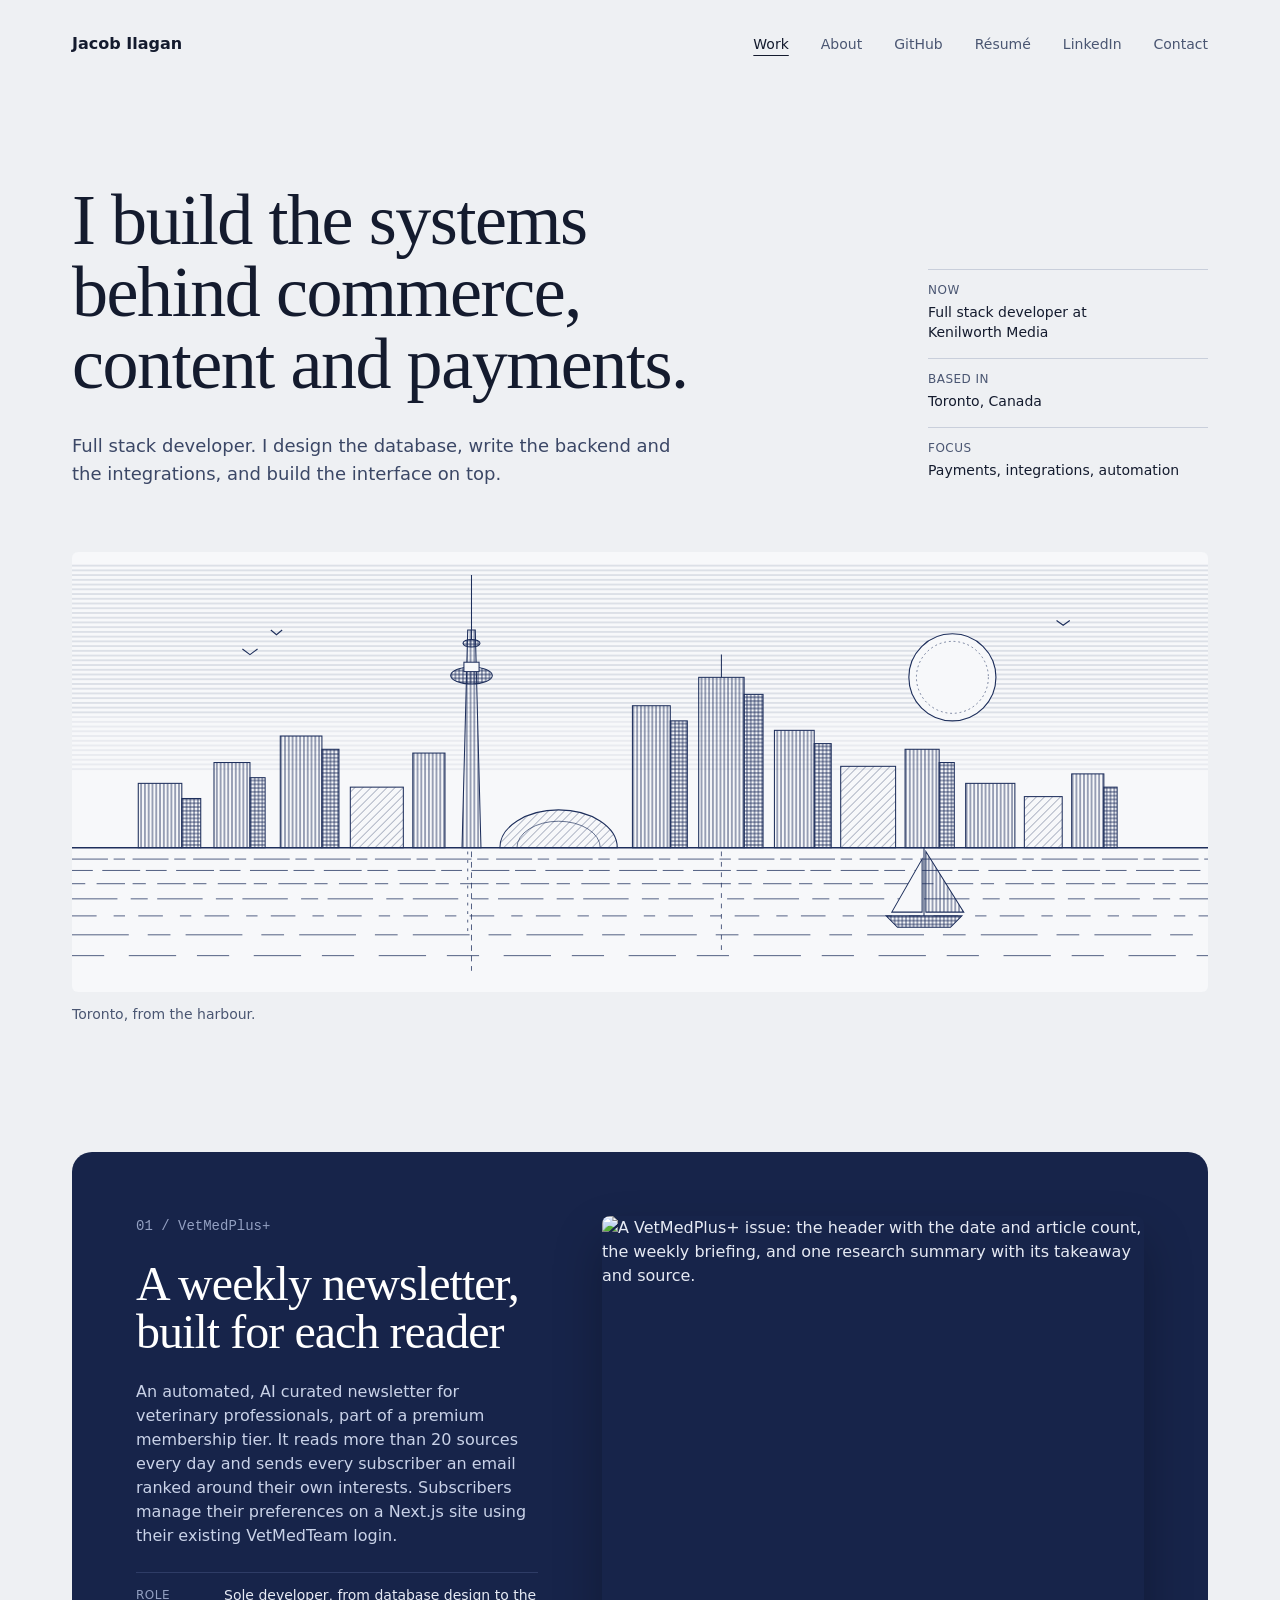
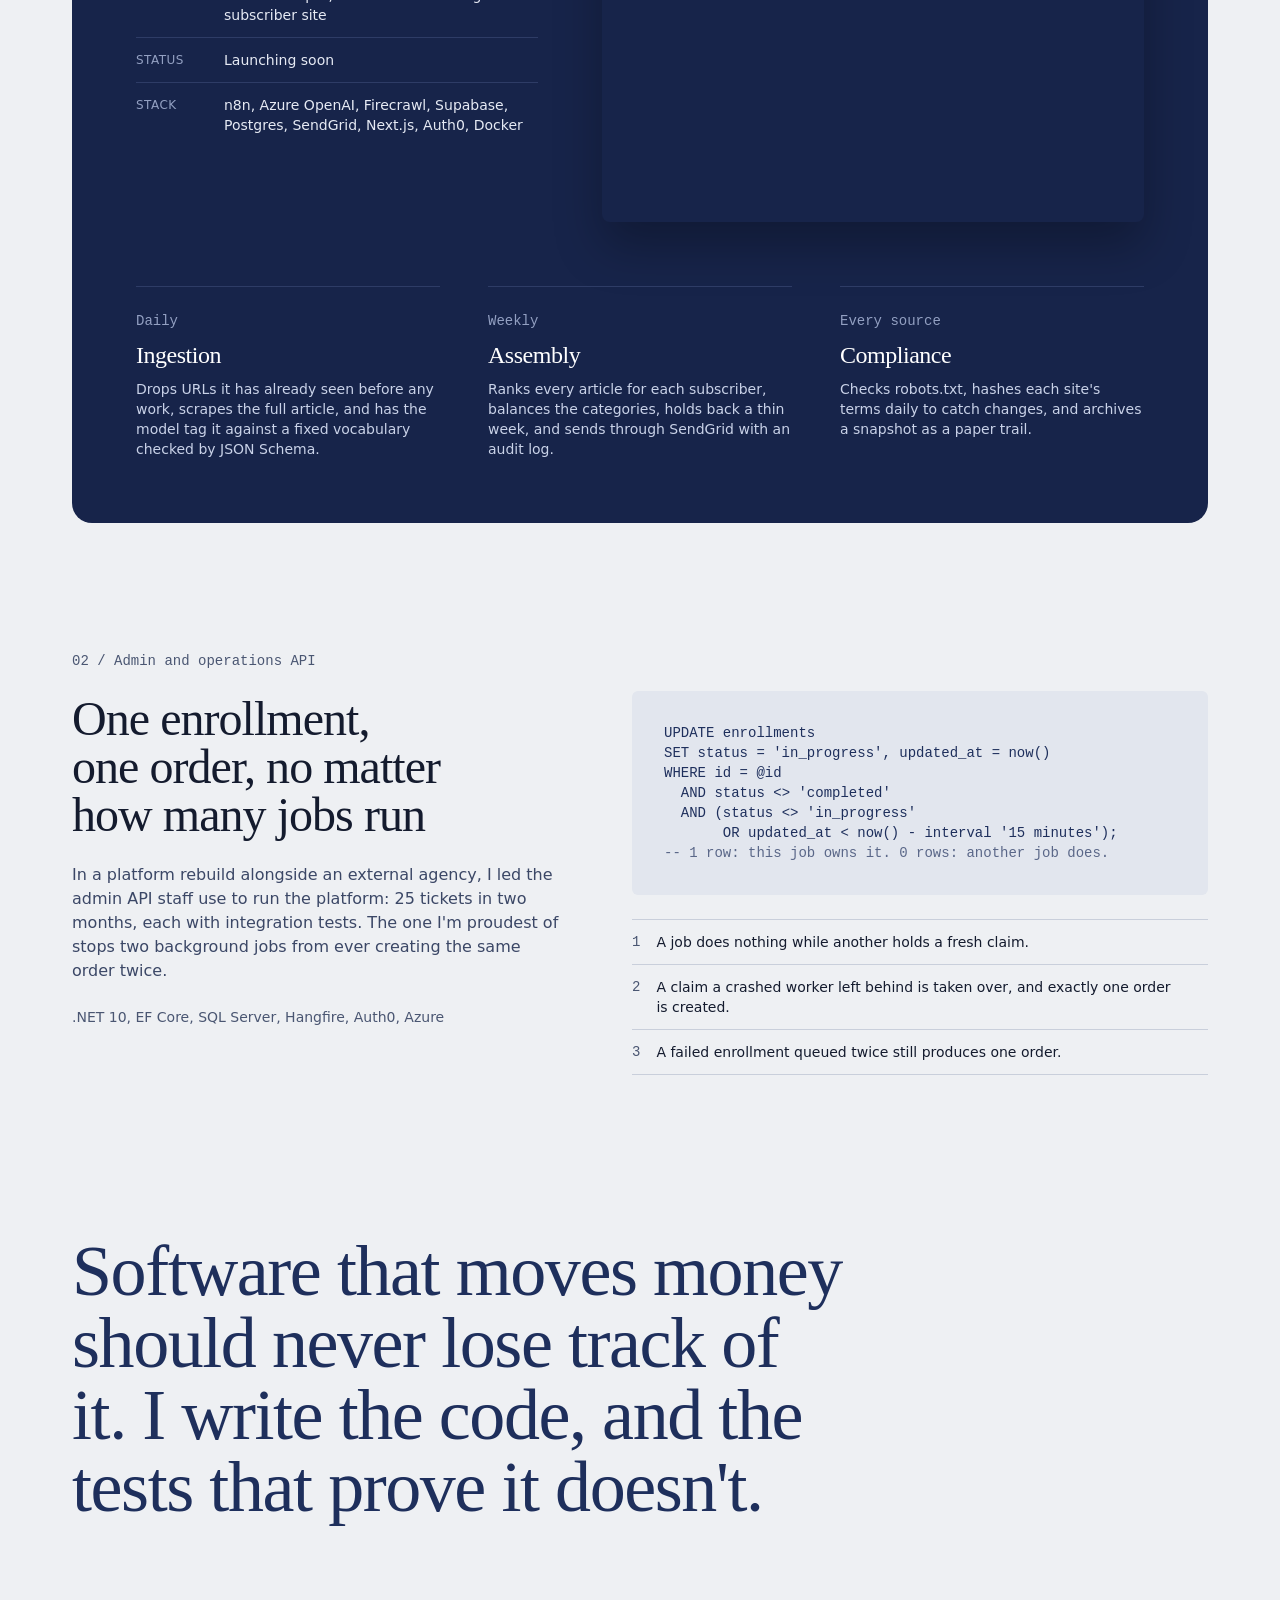
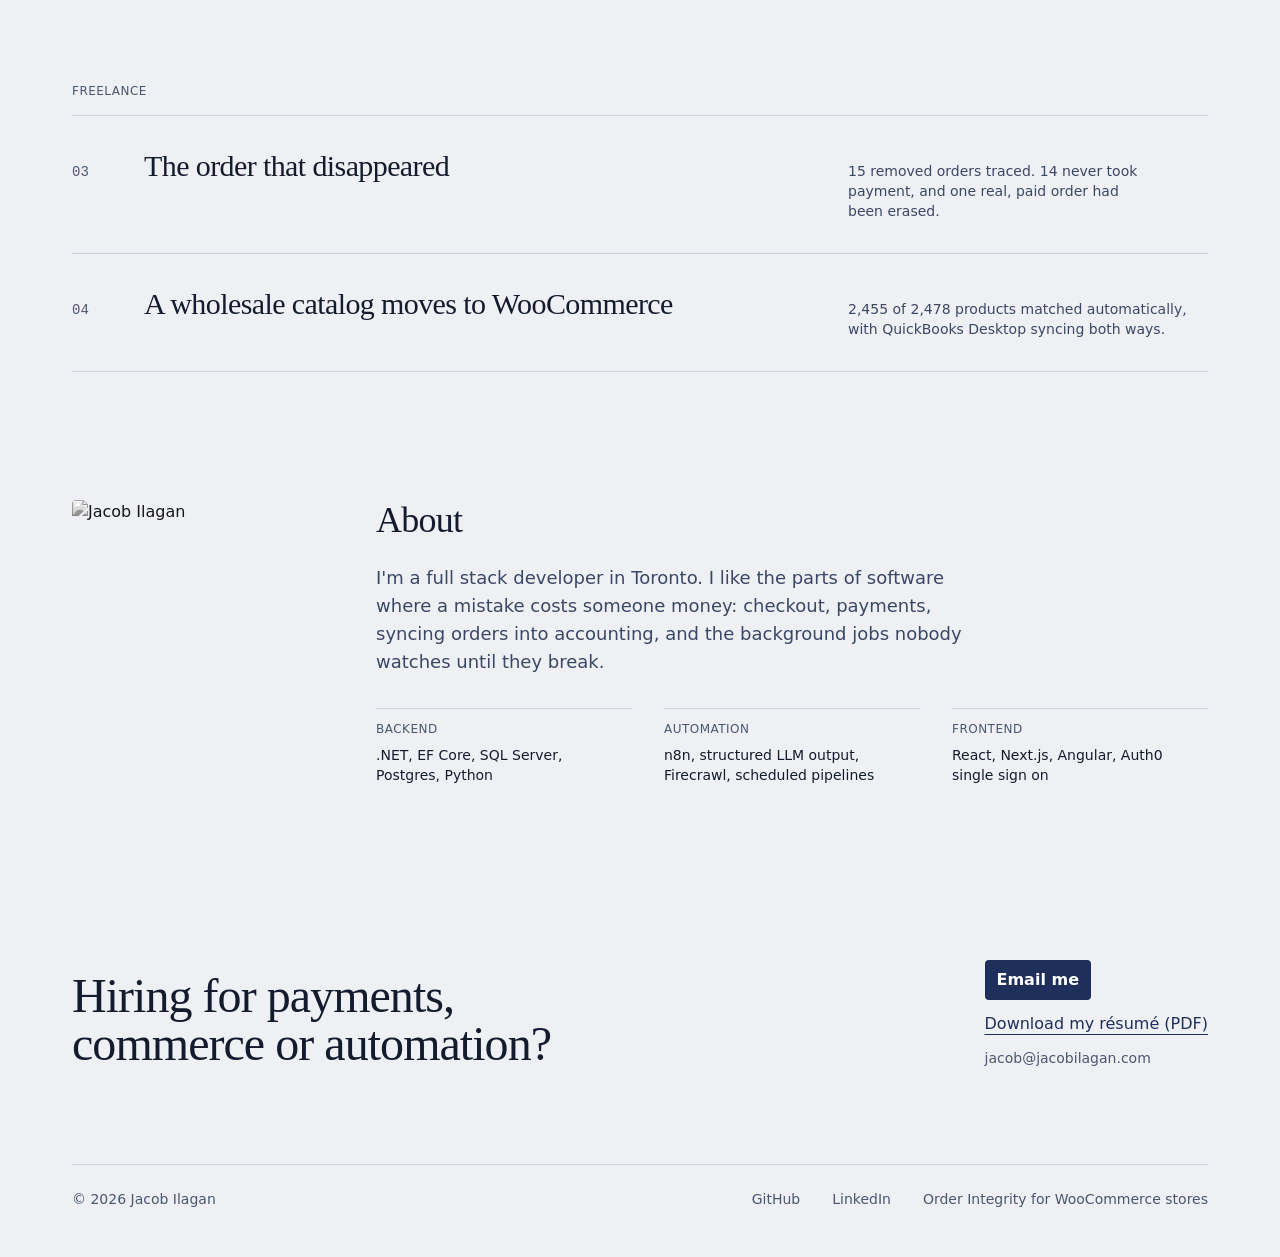
==== commit e42f975a: "Add résumé PDF and LinkedIn link The public résumé lists only the site email, LinkedIn and GitHub. I" ====
--- a/public/index.html
+++ b/public/index.html
@@ -202,6 +202,7 @@
       <a href="#work" aria-current="page">Work</a>
       <a href="#about">About</a>
       <a href="https://github.com/ilaganjacob">GitHub</a>
+      <a href="/jacob-ilagan-resume.pdf">Résumé</a>
       <a href="https://www.linkedin.com/in/jacob-ilagan/">LinkedIn</a>
       <a href="#contact">Contact</a>
     </nav>
@@ -382,6 +383,7 @@
       <h2 id="contact-title" class="serif h2">Hiring for payments, commerce or automation?</h2>
       <div class="contact-actions">
         <a class="btn" href="mailto:jacob@jacobilagan.com">Email me</a>
+        <a class="arrow" href="/jacob-ilagan-resume.pdf">Download my résumé (PDF)</a>
         <p class="small muted">jacob@jacobilagan.com</p>
       </div>
     </section>
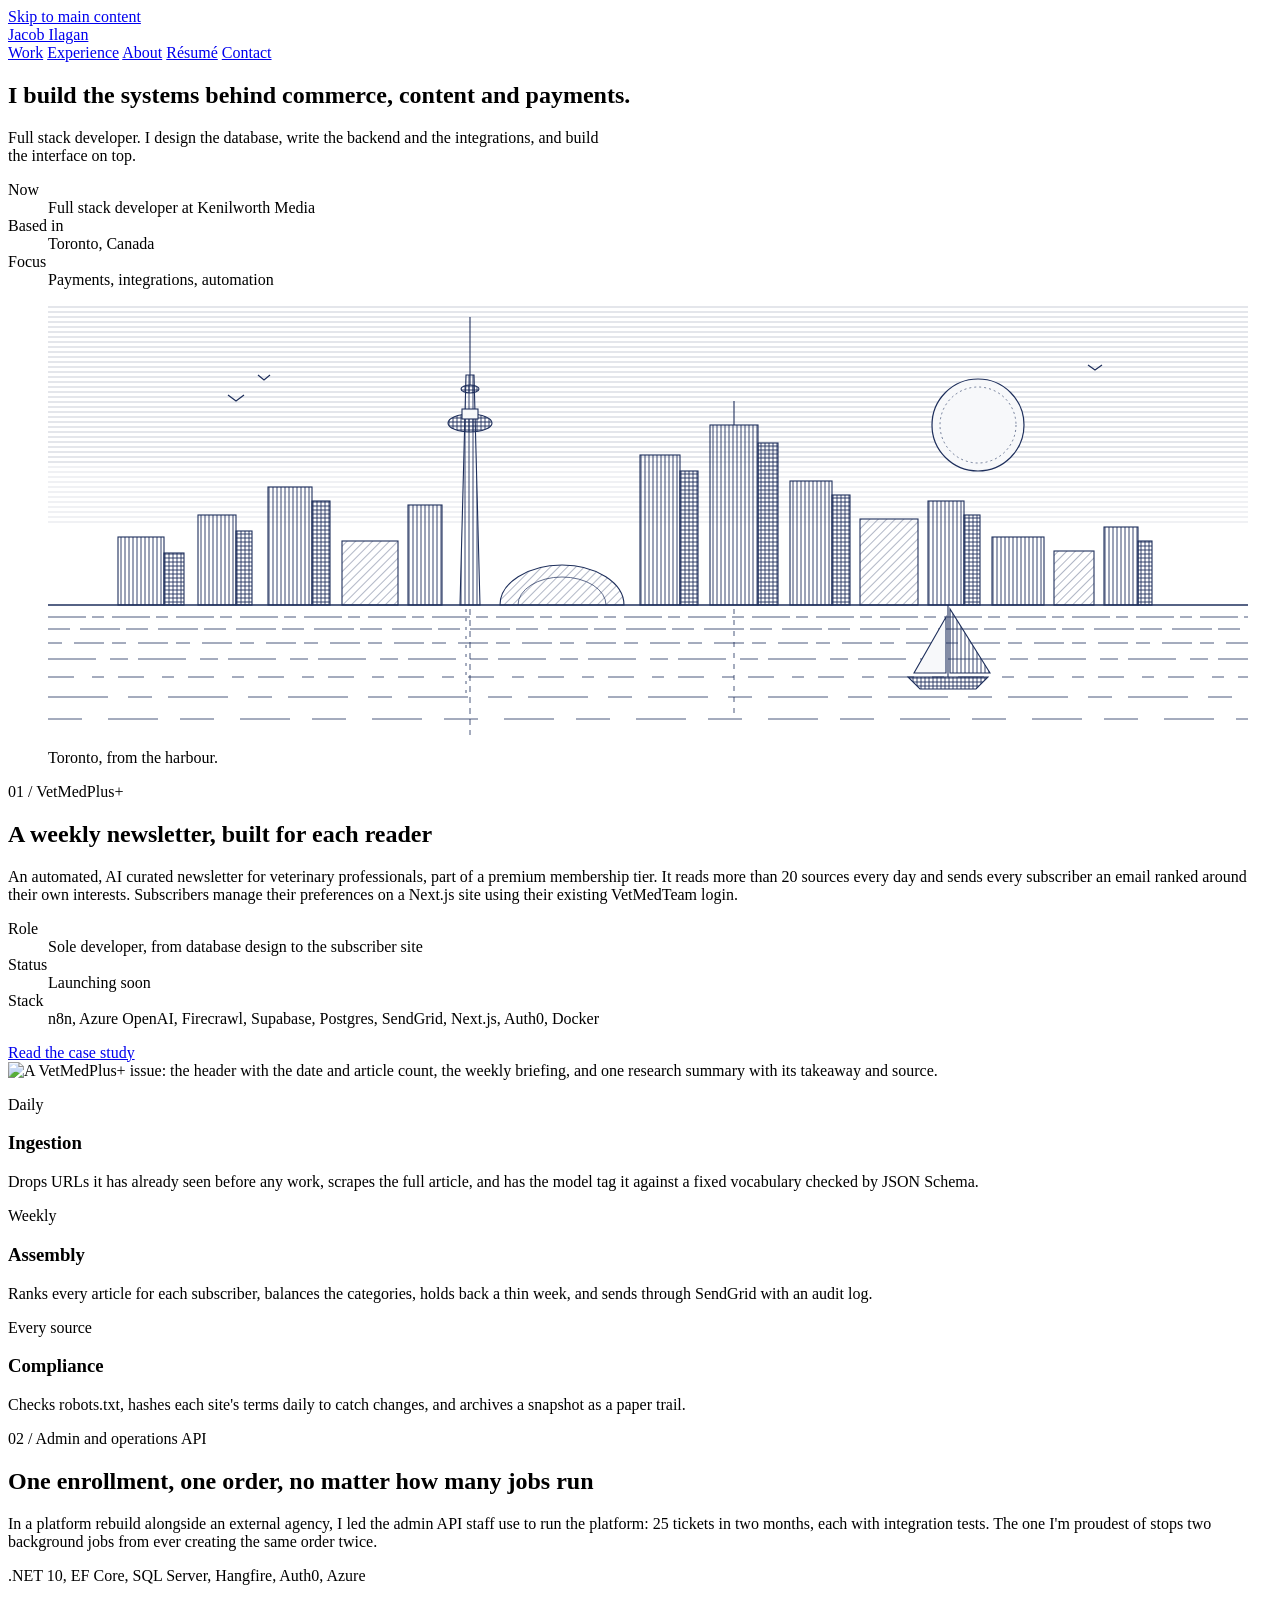
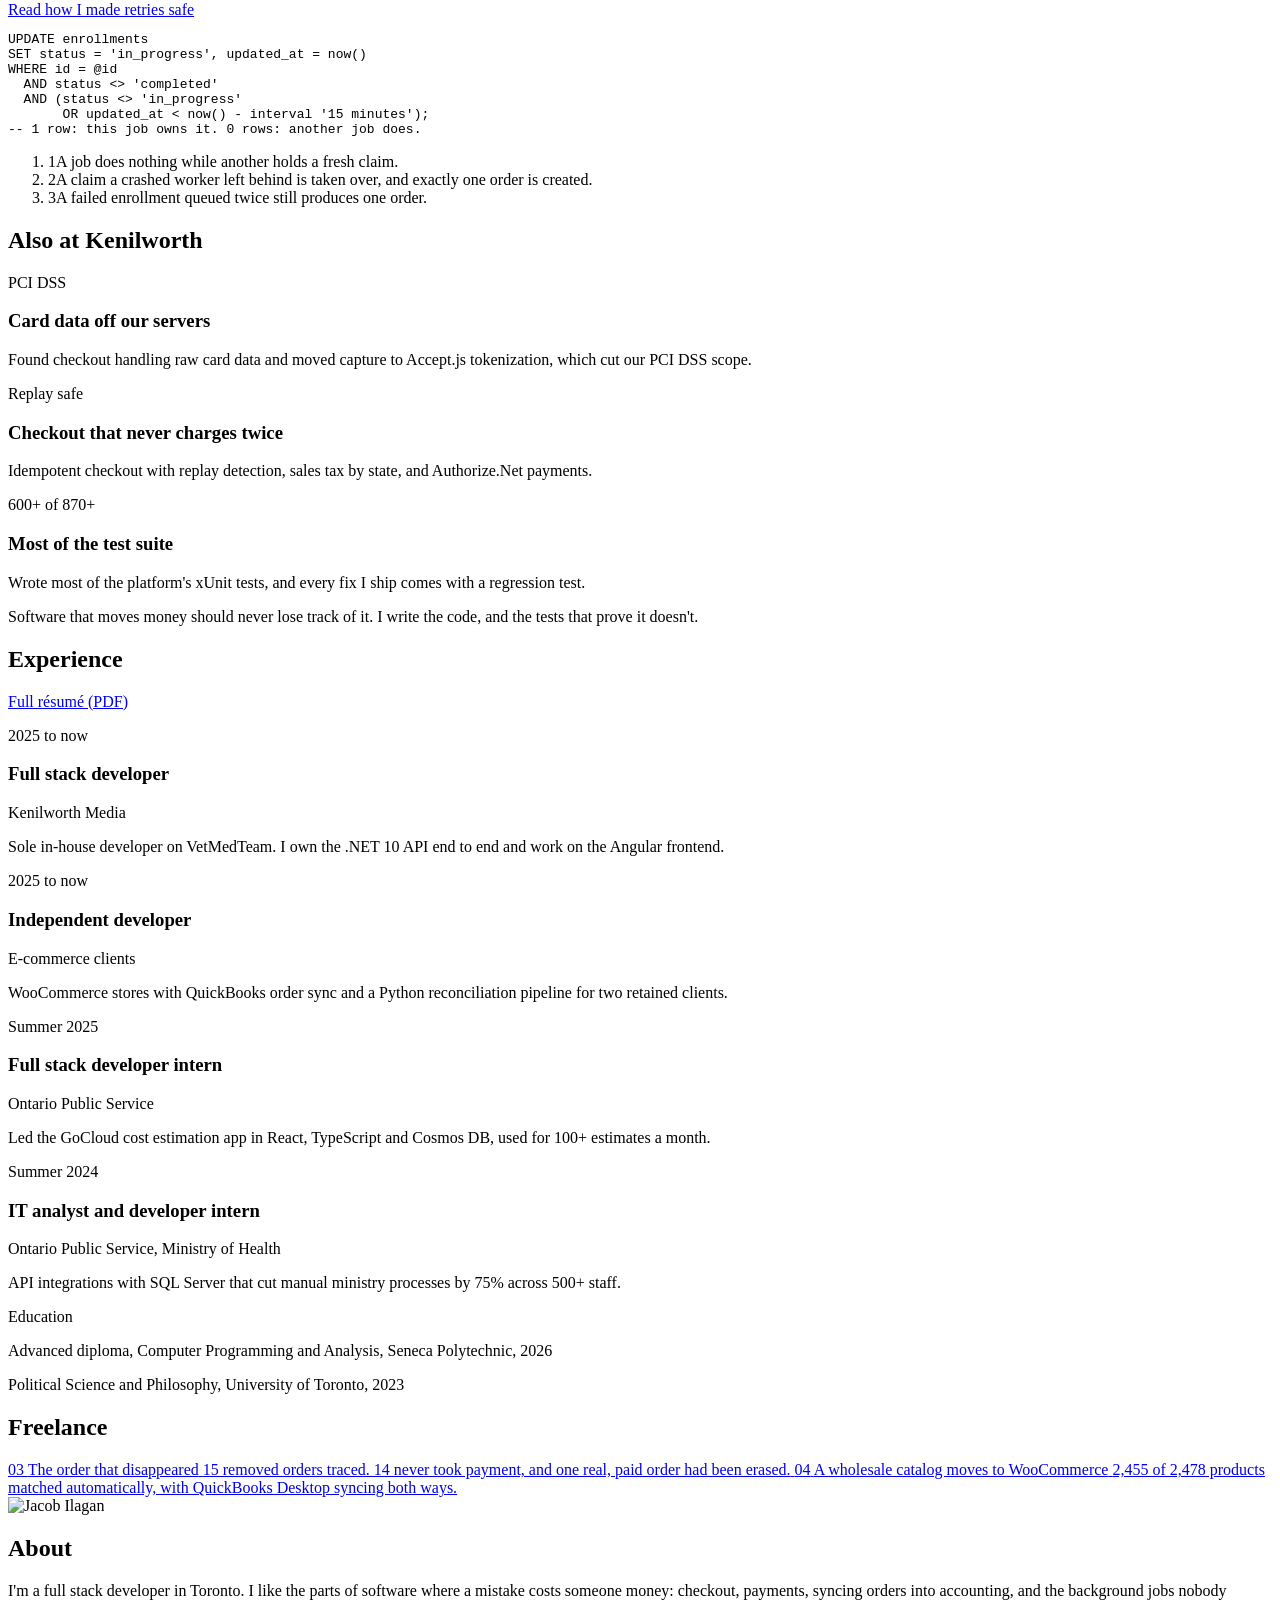
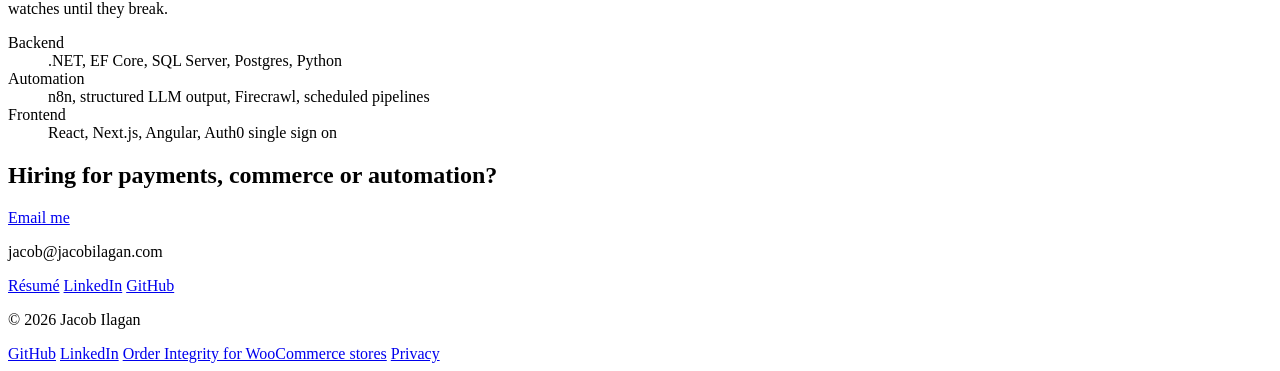
==== commit c7bc3c84: "Add case studies, experience, privacy page and shared styles - Move page styles into /assets/site.cs" ====
--- a/public/index.html
+++ b/public/index.html
@@ -14,183 +14,31 @@
 <meta property="og:title" content="Jacob Ilagan, full stack developer">
 <meta property="og:description" content="I build the systems behind commerce, content and payments.">
 <meta property="og:locale" content="en_CA">
-<meta name="twitter:card" content="summary">
+<meta property="og:image" content="https://jacobilagan.com/og.png">
+<meta property="og:image:width" content="1200">
+<meta property="og:image:height" content="630">
+<meta property="og:image:alt" content="Jacob Ilagan, full stack developer. I build the systems behind commerce, content and payments.">
+<meta name="twitter:card" content="summary_large_image">
+<meta name="twitter:image" content="https://jacobilagan.com/og.png">
+<script type="application/ld+json">
+{
+  "@context": "https://schema.org",
+  "@type": "Person",
+  "name": "Jacob Ilagan",
+  "jobTitle": "Full stack developer",
+  "url": "https://jacobilagan.com/",
+  "email": "mailto:jacob@jacobilagan.com",
+  "address": { "@type": "PostalAddress", "addressLocality": "Toronto", "addressRegion": "ON", "addressCountry": "CA" },
+  "worksFor": { "@type": "Organization", "name": "Kenilworth Media" },
+  "sameAs": ["https://www.linkedin.com/in/jacob-ilagan/", "https://github.com/ilaganjacob"]
+}
+</script>
 
 <link rel="icon" href="data:image/svg+xml,%3Csvg xmlns='http://www.w3.org/2000/svg' viewBox='0 0 32 32'%3E%3Crect width='32' height='32' rx='6' fill='%231E2F5C'/%3E%3Cpath d='M19 8v11.5a4.5 4.5 0 0 1-9 0' fill='none' stroke='%23fff' stroke-width='3' stroke-linecap='round'/%3E%3C/svg%3E">
 <link rel="preload" href="/fonts/newsreader-400.woff2" as="font" type="font/woff2" crossorigin>
 <link rel="preload" href="/fonts/plex-sans-400.woff2" as="font" type="font/woff2" crossorigin>
 
-<style>
-  @font-face { font-family: "Newsreader"; src: url("/fonts/newsreader-400.woff2") format("woff2"); font-weight: 400; font-display: swap; }
-  @font-face { font-family: "Newsreader"; src: url("/fonts/newsreader-500.woff2") format("woff2"); font-weight: 500; font-display: swap; }
-  @font-face { font-family: "IBM Plex Sans"; src: url("/fonts/plex-sans-400.woff2") format("woff2"); font-weight: 400; font-display: swap; }
-  @font-face { font-family: "IBM Plex Sans"; src: url("/fonts/plex-sans-500.woff2") format("woff2"); font-weight: 500; font-display: swap; }
-  @font-face { font-family: "IBM Plex Sans"; src: url("/fonts/plex-sans-600.woff2") format("woff2"); font-weight: 600; font-display: swap; }
-  @font-face { font-family: "IBM Plex Mono"; src: url("/fonts/plex-mono-400.woff2") format("woff2"); font-weight: 400; font-display: swap; }
-
-  :root {
-    --ground: #EEF0F3;
-    --paper: #F7F8FA;
-    --ink: #141B2E;
-    --ink-2: #3B4766;
-    --muted: #4A5672;
-    --rule: #C9CFDB;
-    --navy: #1E2F5C;
-    --panel: #17244A;
-    --panel-rule: #2E3C66;
-    --panel-text: #C9D2E8;
-    --panel-muted: #93A0C2;
-    --code-bg: #E2E6EE;
-    --serif: "Newsreader", Georgia, serif;
-    --sans: "IBM Plex Sans", system-ui, sans-serif;
-    --mono: "IBM Plex Mono", ui-monospace, Menlo, monospace;
-    --ease: cubic-bezier(0.22, 1, 0.36, 1);
-    --wrap: 1200px;
-    color-scheme: light;
-  }
-
-  *, *::before, *::after { box-sizing: border-box; }
-  html { -webkit-text-size-adjust: 100%; scroll-behavior: smooth; }
-  body { margin: 0; background: var(--ground); color: var(--ink); font-family: var(--sans); font-size: 16px; line-height: 24px; -webkit-font-smoothing: antialiased; }
-  img, svg { display: block; max-width: 100%; }
-  a { color: var(--navy); }
-  a:hover { color: var(--muted); }
-  :focus-visible { outline: 2px solid currentColor; outline-offset: 3px; border-radius: 2px; }
-  p, h1, h2, h3, dl, dd, figure, ol { margin: 0; }
-
-  .skip { position: absolute; left: 16px; top: -64px; z-index: 10; background: var(--ink); color: #fff; padding: 8px 12px; border-radius: 4px; text-decoration: none; }
-  .skip:focus { top: 16px; color: #fff; }
-
-  .wrap { max-width: var(--wrap); margin: 0 auto; padding: 0 32px; }
-
-  /* Type */
-  .serif { font-family: var(--serif); font-weight: 400; letter-spacing: -0.02em; text-wrap: balance; }
-  .display { font-size: 72px; line-height: 72px; }
-  .h2 { font-size: 48px; line-height: 48px; }
-  .h3 { font-size: 36px; line-height: 40px; }
-  .h4 { font-size: 30px; line-height: 36px; }
-  .h5 { font-size: 24px; line-height: 32px; }
-  .body-lg { font-size: 18px; line-height: 28px; text-wrap: pretty; }
-  .body { font-size: 16px; line-height: 24px; text-wrap: pretty; }
-  .small { font-size: 14px; line-height: 20px; text-wrap: pretty; }
-  .label { font-size: 12px; line-height: 16px; font-weight: 500; letter-spacing: 0.04em; text-transform: uppercase; }
-  .mono { font-family: var(--mono); }
-  .muted { color: var(--muted); }
-  .soft { color: var(--ink-2); }
-
-  /* Header */
-  .site-header { display: flex; justify-content: space-between; align-items: center; gap: 24px; flex-wrap: wrap; padding: 32px 0; }
-  .brand { font-weight: 600; text-decoration: none; color: var(--ink); }
-  .nav { display: flex; gap: 32px; flex-wrap: wrap; }
-  .nav a { font-size: 14px; line-height: 20px; font-weight: 500; text-decoration: none; color: var(--muted); transition: color .3s var(--ease); }
-  .nav a:hover, .nav a[aria-current] { color: var(--ink); }
-  .nav a[aria-current] { text-decoration: underline; text-underline-offset: 6px; }
-
-  /* Hero */
-  .hero { padding: 96px 0 64px; display: flex; flex-wrap: wrap; gap: 48px; align-items: flex-end; justify-content: space-between; }
-  .hero-main { flex: 1 1 640px; min-width: 0; display: flex; flex-direction: column; gap: 32px; }
-  .hero h1 { max-width: 820px; }
-  .hero-facts { flex: 0 1 280px; display: flex; flex-direction: column; gap: 16px; padding-bottom: 8px; }
-  .fact { border-top: 1px solid var(--rule); padding-top: 12px; }
-  .fact dd { margin-top: 4px; }
-
-  /* Illustration */
-  .art { display: flex; flex-direction: column; gap: 12px; }
-  .art-frame { border-radius: 6px; overflow: hidden; background: var(--paper); }
-
-  /* Navy panel */
-  .panel { margin-top: 128px; background: var(--panel); color: #E6EAF4; border-radius: 20px; padding: 64px; display: flex; flex-direction: column; gap: 64px; }
-  .panel a { color: #fff; }
-  .panel a:hover { color: var(--panel-text); }
-  .panel-top { display: flex; flex-wrap: wrap; gap: 64px; align-items: flex-start; }
-  .panel-text { flex: 1 1 380px; min-width: 0; display: flex; flex-direction: column; gap: 24px; }
-  .panel h2, .panel h3 { color: #fff; }
-  .panel-facts { display: flex; flex-direction: column; gap: 12px; }
-  .panel-facts div { display: flex; gap: 16px; border-top: 1px solid var(--panel-rule); padding-top: 12px; }
-  .panel-facts dt { color: var(--panel-muted); width: 72px; flex: none; padding-top: 2px; }
-  .shot { flex: 1 1 520px; min-width: 0; transition: transform .5s var(--ease); }
-  .shot:hover { transform: translateY(-4px); }
-  .shot img { width: 100%; height: auto; border-radius: 8px; box-shadow: 0 24px 48px rgba(0, 0, 0, .28); }
-  .flows { display: flex; flex-wrap: wrap; gap: 48px; }
-  .flow { flex: 1 1 260px; min-width: 0; border-top: 1px solid var(--panel-rule); padding-top: 24px; display: flex; flex-direction: column; gap: 8px; }
-  .on-panel { color: var(--panel-text); }
-  .on-panel-muted { color: var(--panel-muted); }
-
-  /* Case study row */
-  .split { padding: 128px 0 0; display: flex; flex-wrap: wrap; gap: 64px; align-items: flex-start; }
-  .split-text { flex: 1 1 400px; min-width: 0; display: flex; flex-direction: column; gap: 24px; }
-  .split-side { flex: 1 1 480px; min-width: 0; display: flex; flex-direction: column; gap: 24px; padding-top: 40px; }
-  pre { margin: 0; background: var(--code-bg); color: var(--navy); border-radius: 6px; padding: 32px; font-family: var(--mono); font-size: 14px; line-height: 20px; white-space: pre-wrap; overflow-x: auto; }
-  pre .comment { color: #5A6788; }
-  .tests { list-style: none; padding: 0; display: flex; flex-direction: column; border-bottom: 1px solid var(--rule); }
-  .tests li { display: flex; gap: 16px; padding: 12px 0; border-top: 1px solid var(--rule); }
-
-  /* Statement */
-  .statement { padding: 160px 0; }
-  .statement p { max-width: 900px; color: var(--navy); }
-
-  /* Freelance list */
-  .list { display: flex; flex-direction: column; border-bottom: 1px solid var(--rule); }
-  .list-head { padding-bottom: 16px; }
-  .row { display: flex; flex-wrap: wrap; gap: 24px; align-items: baseline; padding: 32px 0; border-top: 1px solid var(--rule); text-decoration: none; color: var(--ink); transition: background-color .3s var(--ease); }
-  .row:hover { background: rgba(30, 47, 92, .04); color: var(--ink); }
-  .row-num { width: 48px; }
-  .row-title { flex: 1 1 360px; }
-  .row-note { flex: 0 1 360px; }
-
-  /* About */
-  .about { padding: 128px 0 0; display: flex; flex-wrap: wrap; gap: 64px; align-items: flex-start; }
-  .about img { width: 240px; height: 300px; object-fit: cover; border-radius: 4px; filter: grayscale(1) contrast(1.05); }
-  .about-text { flex: 1 1 480px; min-width: 0; display: flex; flex-direction: column; gap: 24px; }
-  .about-text .body-lg { max-width: 620px; }
-  .skills { display: flex; flex-wrap: wrap; gap: 32px; padding-top: 8px; }
-  .skills div { flex: 1 1 180px; border-top: 1px solid var(--rule); padding-top: 12px; }
-  .skills dd { margin-top: 8px; }
-
-  /* Contact */
-  .contact { padding: 160px 0 96px; display: flex; flex-wrap: wrap; gap: 32px; justify-content: space-between; align-items: flex-end; }
-  .contact h2 { flex: 1 1 520px; max-width: 720px; }
-  .contact-actions { display: flex; flex-direction: column; gap: 12px; align-items: flex-start; }
-  .btn { display: inline-flex; align-items: center; gap: 8px; padding: 8px 12px; border-radius: 4px; background: var(--navy); color: #fff; font-weight: 600; text-decoration: none; transition: transform .3s var(--ease); }
-  .btn:hover { color: #fff; transform: translateY(-1px); }
-  .btn:active { transform: scale(.98); }
-
-  .site-footer { display: flex; justify-content: space-between; flex-wrap: wrap; gap: 16px; padding: 24px 0 48px; border-top: 1px solid var(--rule); }
-
-  .arrow { align-self: flex-start; font-weight: 500; text-underline-offset: 5px; text-decoration-thickness: 1px; }
-
-  /* Scroll reveal: site.js adds .pending only to elements below the first screen */
-  .reveal { transition: opacity .7s var(--ease), transform .7s var(--ease); }
-  .reveal.pending { opacity: 0; transform: translateY(32px); }
-
-  @media (max-width: 720px) {
-    .wrap { padding: 0 16px; }
-    .site-header { padding: 24px 0; }
-    .nav { gap: 24px; }
-    .hero { padding: 48px 0 40px; gap: 32px; }
-    .display { font-size: 48px; line-height: 48px; }
-    .h2 { font-size: 36px; line-height: 40px; }
-    .h3 { font-size: 30px; line-height: 36px; }
-    .h4 { font-size: 24px; line-height: 32px; }
-    .panel { margin-top: 80px; padding: 24px; gap: 48px; border-radius: 16px; }
-    .panel-top { gap: 40px; }
-    .split, .about { padding-top: 80px; gap: 40px; }
-    .split-side { padding-top: 0; }
-    .hero-facts { flex-basis: 100%; }
-    pre { padding: 16px; font-size: 12px; line-height: 16px; white-space: pre; }
-    .statement { padding: 96px 0; }
-    .statement .display { font-size: 36px; line-height: 40px; }
-    .row { gap: 8px 16px; padding: 24px 0; }
-    .contact { padding: 96px 0 64px; }
-  }
-
-  @media (prefers-reduced-motion: reduce) {
-    html { scroll-behavior: auto; }
-    .reveal, .shot, .btn, .row { transition: opacity .3s linear; }
-    .reveal.pending { transform: none; }
-    .shot:hover, .btn:hover { transform: none; }
-  }
-</style>
+<link rel="stylesheet" href="/assets/site.css">
 </head>
 <body>
 <a class="skip" href="#main">Skip to main content</a>
@@ -199,11 +47,10 @@
   <header class="site-header">
     <a class="brand" href="/">Jacob Ilagan</a>
     <nav class="nav" aria-label="Main">
-      <a href="#work" aria-current="page">Work</a>
+      <a href="#work">Work</a>
+      <a href="#experience">Experience</a>
       <a href="#about">About</a>
-      <a href="https://github.com/ilaganjacob">GitHub</a>
       <a href="/jacob-ilagan-resume.pdf">Résumé</a>
-      <a href="https://www.linkedin.com/in/jacob-ilagan/">LinkedIn</a>
       <a href="#contact">Contact</a>
     </nav>
   </header>
@@ -301,9 +148,10 @@
             <div><dt class="label">Status</dt><dd class="small">Launching soon</dd></div>
             <div><dt class="label">Stack</dt><dd class="small">n8n, Azure OpenAI, Firecrawl, Supabase, Postgres, SendGrid, Next.js, Auth0, Docker</dd></div>
           </dl>
+          <a class="arrow" href="/work/vetmedplus/">Read the case study</a>
         </div>
         <div class="shot">
-          <img src="/images/vetmedplus-email.png" width="1192" height="1332" loading="lazy" decoding="async" alt="A VetMedPlus+ issue: the header with the date and article count, the weekly briefing, and one research summary with its takeaway and source.">
+          <img src="/images/vetmedplus-email.webp" srcset="/images/vetmedplus-email-640.webp 640w, /images/vetmedplus-email.webp 1192w" sizes="(max-width: 720px) 100vw, 560px" width="1192" height="1332" loading="lazy" decoding="async" alt="A VetMedPlus+ issue: the header with the date and article count, the weekly briefing, and one research summary with its takeaway and source.">
         </div>
       </div>
       <div class="flows">
@@ -331,6 +179,7 @@
         <h2 id="retry-title" class="serif h2">One enrollment, one order, no matter how many jobs run</h2>
         <p class="body soft">In a platform rebuild alongside an external agency, I led the admin API staff use to run the platform: 25 tickets in two months, each with integration tests. The one I&#39;m proudest of stops two background jobs from ever creating the same order twice.</p>
         <p class="small muted">.NET 10, EF Core, SQL Server, Hangfire, Auth0, Azure</p>
+        <a class="arrow" href="/work/safe-retries/">Read how I made retries safe</a>
       </div>
       <div class="split-side">
 <pre aria-label="Simplified SQL showing an atomic claim">UPDATE enrollments
@@ -348,8 +197,63 @@
       </div>
     </section>
 
+    <section class="highlights reveal" aria-labelledby="also-title">
+      <h2 id="also-title" class="label muted">Also at Kenilworth</h2>
+      <div class="highlight-grid">
+        <div class="highlight">
+          <p class="figure">PCI DSS</p>
+          <h3 class="serif h5">Card data off our servers</h3>
+          <p class="small soft">Found checkout handling raw card data and moved capture to Accept.js tokenization, which cut our PCI DSS scope.</p>
+        </div>
+        <div class="highlight">
+          <p class="figure">Replay safe</p>
+          <h3 class="serif h5">Checkout that never charges twice</h3>
+          <p class="small soft">Idempotent checkout with replay detection, sales tax by state, and Authorize.Net payments.</p>
+        </div>
+        <div class="highlight">
+          <p class="figure">600+ of 870+</p>
+          <h3 class="serif h5">Most of the test suite</h3>
+          <p class="small soft">Wrote most of the platform&#39;s xUnit tests, and every fix I ship comes with a regression test.</p>
+        </div>
+      </div>
+    </section>
+
     <section class="statement" aria-label="What I care about">
       <p class="serif display reveal">Software that moves money should never lose track of it. I write the code, and the tests that prove it doesn&#39;t.</p>
+    </section>
+
+    <section id="experience" class="experience reveal" aria-labelledby="experience-title">
+      <div class="section-head">
+        <h2 id="experience-title" class="label muted">Experience</h2>
+        <a class="small" href="/jacob-ilagan-resume.pdf">Full résumé (PDF)</a>
+      </div>
+      <div class="exp">
+        <div class="exp-row">
+          <p class="exp-date mono small muted">2025 to now</p>
+          <div class="exp-role"><h3 class="serif h5">Full stack developer</h3><p class="small muted">Kenilworth Media</p></div>
+          <p class="exp-note small soft">Sole in-house developer on VetMedTeam. I own the .NET 10 API end to end and work on the Angular frontend.</p>
+        </div>
+        <div class="exp-row">
+          <p class="exp-date mono small muted">2025 to now</p>
+          <div class="exp-role"><h3 class="serif h5">Independent developer</h3><p class="small muted">E-commerce clients</p></div>
+          <p class="exp-note small soft">WooCommerce stores with QuickBooks order sync and a Python reconciliation pipeline for two retained clients.</p>
+        </div>
+        <div class="exp-row">
+          <p class="exp-date mono small muted">Summer 2025</p>
+          <div class="exp-role"><h3 class="serif h5">Full stack developer intern</h3><p class="small muted">Ontario Public Service</p></div>
+          <p class="exp-note small soft">Led the GoCloud cost estimation app in React, TypeScript and Cosmos DB, used for 100+ estimates a month.</p>
+        </div>
+        <div class="exp-row">
+          <p class="exp-date mono small muted">Summer 2024</p>
+          <div class="exp-role"><h3 class="serif h5">IT analyst and developer intern</h3><p class="small muted">Ontario Public Service, Ministry of Health</p></div>
+          <p class="exp-note small soft">API integrations with SQL Server that cut manual ministry processes by 75% across 500+ staff.</p>
+        </div>
+      </div>
+      <div class="education">
+        <p class="label muted">Education</p>
+        <p class="small soft">Advanced diploma, Computer Programming and Analysis, Seneca Polytechnic, 2026</p>
+        <p class="small soft">Political Science and Philosophy, University of Toronto, 2023</p>
+      </div>
     </section>
 
     <section class="list reveal" aria-labelledby="freelance-title">
@@ -383,8 +287,12 @@
       <h2 id="contact-title" class="serif h2">Hiring for payments, commerce or automation?</h2>
       <div class="contact-actions">
         <a class="btn" href="mailto:jacob@jacobilagan.com">Email me</a>
-        <a class="arrow" href="/jacob-ilagan-resume.pdf">Download my résumé (PDF)</a>
         <p class="small muted">jacob@jacobilagan.com</p>
+        <div class="contact-links small">
+          <a href="/jacob-ilagan-resume.pdf">Résumé</a>
+          <a href="https://www.linkedin.com/in/jacob-ilagan/">LinkedIn</a>
+          <a href="https://github.com/ilaganjacob">GitHub</a>
+        </div>
       </div>
     </section>
   </main>
@@ -395,6 +303,7 @@
       <a href="https://github.com/ilaganjacob">GitHub</a>
       <a href="https://www.linkedin.com/in/jacob-ilagan/">LinkedIn</a>
       <a href="/order-integrity/">Order Integrity for WooCommerce stores</a>
+      <a href="/privacy/">Privacy</a>
     </nav>
   </footer>
 </div>
